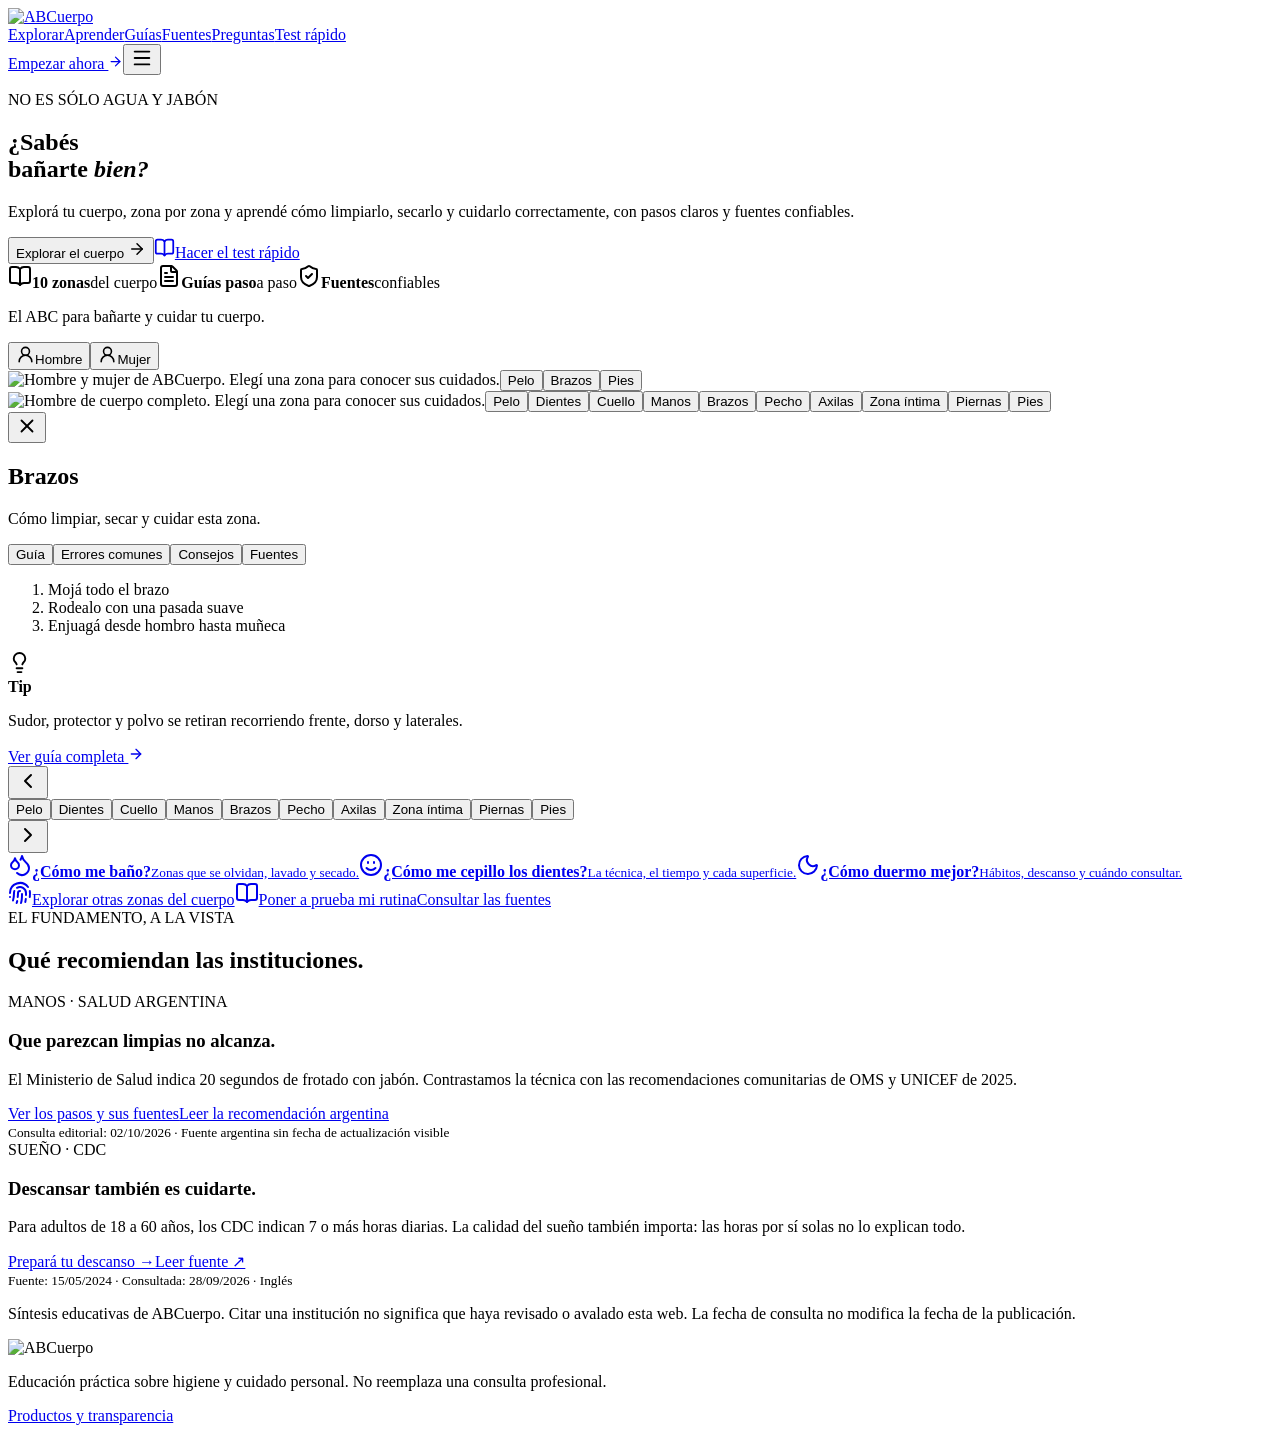
==== index.html @ 1852c208 "Publish ABCuerpo static build" ====
<!DOCTYPE html><html lang="es"><head><meta charSet="utf-8"/><meta name="viewport" content="width=device-width, initial-scale=1"/><link rel="stylesheet" href="/_next/static/css/index.N5goQGP7.css" data-rsc-css-href="/_next/static/css/index.N5goQGP7.css" data-precedence="vite-rsc/importer-resources"/><link rel="modulepreload" fetchPriority="low" href="/_next/static/chunks/index-DRnma6a8.js"/><script src="/_next/static/chunks/rolldown-runtime-C60lm6uB.js" type="module" async=""></script><script src="/_next/static/chunks/framework-D_rUT4EX.js" type="module" async=""></script><link rel="modulepreload" href="/_next/static/chunks/layout-segment-context-C3dGU6OU.js" crossorigin=""/><link rel="modulepreload" href="/_next/static/chunks/page-CIf2rNk5.js" crossorigin=""/><link rel="modulepreload" href="/_next/static/chunks/demonstration-slot-BZBCIaZ1.js" crossorigin=""/><link rel="modulepreload" href="/_next/static/chunks/play-DFzAmRHS.js" crossorigin=""/><link rel="modulepreload" href="/_next/static/chunks/arrow-right-DaBKffwL.js" crossorigin=""/><link rel="modulepreload" href="/_next/static/chunks/rotate-ccw-B3SAtUeJ.js" crossorigin=""/><title>ABCuerpo — El ABC para bañarte y cuidar tu cuerpo</title><meta name="description" content="Explorá tu cuerpo y aprendé higiene personal con técnica, demostraciones y respuestas directas."/><meta name="robots" content="noindex, nofollow"/><meta property="og:title" content="ABCuerpo — El ABC para bañarte y cuidar tu cuerpo"/><meta property="og:description" content="Explorá tu cuerpo y aprendé higiene personal con técnica, demostraciones y respuestas directas."/><meta property="og:url" content="https://manual-del-cuerpo.nacho14-87.chatgpt.site"/><meta property="og:site_name" content="ABCuerpo"/><meta property="og:type" content="website"/><meta property="og:locale" content="es_AR"/><meta property="og:image" content="https://manual-del-cuerpo.nacho14-87.chatgpt.site/cover-video-poster.webp"/><meta property="og:image:width" content="1280"/><meta property="og:image:height" content="720"/><meta property="og:image:alt" content="Una persona enjuagándose las manos bajo el agua."/><meta name="twitter:card" content="summary_large_image"/><meta name="twitter:title" content="ABCuerpo — El ABC para bañarte y cuidar tu cuerpo"/><meta name="twitter:description" content="Explorá tu cuerpo y aprendé higiene personal con técnica, demostraciones y respuestas directas."/><meta name="twitter:image" content="https://manual-del-cuerpo.nacho14-87.chatgpt.site/cover-video-poster.webp"/><meta name="twitter:image:width" content="1280"/><meta name="twitter:image:height" content="720"/><meta name="twitter:image:alt" content="Una persona enjuagándose las manos bajo el agua."/><link rel="shortcut icon" href="/identity/logo-reduced.svg"/><link rel="icon" href="/identity/logo-reduced.svg"/><link rel="canonical" href="https://manual-del-cuerpo.nacho14-87.chatgpt.site"/><script>Object.assign(((self[Symbol.for("vinext.navigationRuntime")]??={bootstrap:{routeManifest:null},functions:{}}).bootstrap.rsc??={rsc:[]}),{params:{},nav:{"pathname":"/","searchParams":[]}})</script><link rel="modulepreload" href="/_next/static/chunks/index-DRnma6a8.js" />
</head><body class="antialiased"><main class="section-site" data-screen="inicio"><header class="site-header"><a class="brand" href="#inicio" aria-label="ABCuerpo, inicio"><img class="abc-logo" src="/identity/logo-horizontal-transparent.svg" alt="ABCuerpo" width="337" height="128"/></a><nav id="main-navigation" class="nav" aria-label="Principal"><a href="#explorar">Explorar</a><a href="#datos-cuidados">Aprender</a><a href="#guias">Guías</a><a href="#fuentes">Fuentes</a><a href="#preguntas">Preguntas</a><a href="#test">Test rápido</a></nav><a class="header-cta" href="#modulos">Empezar ahora <svg xmlns="http://www.w3.org/2000/svg" width="15" height="15" viewBox="0 0 24 24" fill="none" stroke="currentColor" stroke-width="2" stroke-linecap="round" stroke-linejoin="round" class="lucide lucide-arrow-right" aria-hidden="true"><path d="M5 12h14"></path><path d="m12 5 7 7-7 7"></path></svg></a><button id="main-menu-toggle" aria-controls="main-navigation" class="menu-button" aria-expanded="false" aria-label="Abrir menú"><svg xmlns="http://www.w3.org/2000/svg" width="22" height="22" viewBox="0 0 24 24" fill="none" stroke="currentColor" stroke-width="2" stroke-linecap="round" stroke-linejoin="round" class="lucide lucide-menu" aria-hidden="true"><path d="M4 5h16"></path><path d="M4 12h16"></path><path d="M4 19h16"></path></svg></button></header><div id="inicio"><section class="hf" aria-label="Bienvenida a ABCuerpo"><div class="hf-grid"><div class="hf-copy"><p class="hf-eyebrow">NO ES SÓLO AGUA Y JABÓN</p><h1>¿Sabés<br/><span>bañarte <em>bien?</em></span></h1><p class="hf-intro">Explorá tu cuerpo, zona por zona y aprendé cómo limpiarlo, secarlo y cuidarlo correctamente, con pasos claros y fuentes confiables.</p><div class="hf-actions"><button>Explorar el cuerpo <svg xmlns="http://www.w3.org/2000/svg" width="18" height="18" viewBox="0 0 24 24" fill="none" stroke="currentColor" stroke-width="2" stroke-linecap="round" stroke-linejoin="round" class="lucide lucide-arrow-right" aria-hidden="true"><path d="M5 12h14"></path><path d="m12 5 7 7-7 7"></path></svg></button><a href="#test"><svg xmlns="http://www.w3.org/2000/svg" width="21" height="21" viewBox="0 0 24 24" fill="none" stroke="currentColor" stroke-width="2" stroke-linecap="round" stroke-linejoin="round" class="lucide lucide-book-open" aria-hidden="true"><path d="M12 5v16"></path><path d="M20.001 19A2 2 0 0022 17V5a2 2 0 00-1.999-2L16 3.002A5 5 0 0012 5a5 5 0 00-4-2H4a2 2 0 00-2 2v12a2 2 0 001.999 2H8a5 5 0 014 2 5 5 0 014-2z"></path></svg>Hacer el test rápido</a></div><div class="hf-benefits"><span><svg xmlns="http://www.w3.org/2000/svg" width="24" height="24" viewBox="0 0 24 24" fill="none" stroke="currentColor" stroke-width="2" stroke-linecap="round" stroke-linejoin="round" class="lucide lucide-book-open" aria-hidden="true"><path d="M12 5v16"></path><path d="M20.001 19A2 2 0 0022 17V5a2 2 0 00-1.999-2L16 3.002A5 5 0 0012 5a5 5 0 00-4-2H4a2 2 0 00-2 2v12a2 2 0 001.999 2H8a5 5 0 014 2 5 5 0 014-2z"></path></svg><span><b>10 zonas</b>del cuerpo</span></span><span><svg xmlns="http://www.w3.org/2000/svg" width="24" height="24" viewBox="0 0 24 24" fill="none" stroke="currentColor" stroke-width="2" stroke-linecap="round" stroke-linejoin="round" class="lucide lucide-file-text" aria-hidden="true"><path d="M6 22a2 2 0 0 1-2-2V4a2 2 0 0 1 2-2h8a2.4 2.4 0 0 1 1.704.706l3.588 3.588A2.4 2.4 0 0 1 20 8v12a2 2 0 0 1-2 2z"></path><path d="M14 2v5a1 1 0 0 0 1 1h5"></path><path d="M10 9H8"></path><path d="M16 13H8"></path><path d="M16 17H8"></path></svg><span><b>Guías paso</b>a paso</span></span><span><svg xmlns="http://www.w3.org/2000/svg" width="24" height="24" viewBox="0 0 24 24" fill="none" stroke="currentColor" stroke-width="2" stroke-linecap="round" stroke-linejoin="round" class="lucide lucide-shield-check" aria-hidden="true"><path d="M20 13c0 5-3.5 7.5-7.66 8.95a1 1 0 0 1-.67-.01C7.5 20.5 4 18 4 13V6a1 1 0 0 1 1-1c2 0 4.5-1.2 6.24-2.72a1.17 1.17 0 0 1 1.52 0C14.51 3.81 17 5 19 5a1 1 0 0 1 1 1z"></path><path d="m9 12 2 2 4-4"></path></svg><span><b>Fuentes</b>confiables</span></span></div><p class="hf-claim">El ABC para bañarte y cuidar tu cuerpo.</p></div><div class="hf-explorer" id="home-cuerpo"><div class="hf-person" role="group" aria-label="Cuerpo a explorar"><button id="home-person-man" aria-pressed="true"><svg xmlns="http://www.w3.org/2000/svg" width="19" height="19" viewBox="0 0 24 24" fill="none" stroke="currentColor" stroke-width="2" stroke-linecap="round" stroke-linejoin="round" class="lucide lucide-user-round" aria-hidden="true"><circle cx="12" cy="8" r="5"></circle><path d="M20 21a8 8 0 0 0-16 0"></path></svg>Hombre</button><button aria-pressed="false"><svg xmlns="http://www.w3.org/2000/svg" width="19" height="19" viewBox="0 0 24 24" fill="none" stroke="currentColor" stroke-width="2" stroke-linecap="round" stroke-linejoin="round" class="lucide lucide-user-round" aria-hidden="true"><circle cx="12" cy="8" r="5"></circle><path d="M20 21a8 8 0 0 0-16 0"></path></svg>Mujer</button></div><div class="hf-body-window"><div class="hf-figures hf-couple-frame" data-person="man"><img width="1055" height="1268" decoding="async" class="hf-couple-final" src="/identity/home/couple-front-final.png" alt="Hombre y mujer de ABCuerpo. Elegí una zona para conocer sus cuidados."/><button data-zone="pelo" style="left:26%;top:6%" class="hf-hotspot " aria-label="Explorar Pelo" aria-pressed="false"><i></i><span>Pelo</span></button><button data-zone="brazos" style="left:44.3%;top:36%" class="hf-hotspot " aria-label="Explorar Brazos" aria-pressed="true"><i></i><span>Brazos</span></button><button data-zone="pies" style="left:39.2%;top:94.7%" class="hf-hotspot " aria-label="Explorar Pies" aria-pressed="false"><i></i><span>Pies</span></button></div></div><div class="hf-mobile-body"><img width="548" height="1224" decoding="async" src="/identity/home/man-front-final.png" alt="Hombre de cuerpo completo. Elegí una zona para conocer sus cuidados."/><button data-mobile-zone="pelo" style="left:51%;top:5%" class="hf-hotspot " aria-label="Explorar Pelo" aria-pressed="false"><i></i><span>Pelo</span></button><button data-mobile-zone="boca" style="left:60%;top:12%" class="hf-hotspot " aria-label="Explorar Dientes" aria-pressed="false"><i></i><span>Dientes</span></button><button data-mobile-zone="cuello" style="left:49%;top:20%" class="hf-hotspot " aria-label="Explorar Cuello" aria-pressed="false"><i></i><span>Cuello</span></button><button data-mobile-zone="manos" style="left:10%;top:58%" class="hf-hotspot " aria-label="Explorar Manos" aria-pressed="false"><i></i><span>Manos</span></button><button data-mobile-zone="brazos" style="left:86%;top:36%" class="hf-hotspot hf-label-left" aria-label="Explorar Brazos" aria-pressed="true"><i></i><span>Brazos</span></button><button data-mobile-zone="pecho-pliegues" style="left:41%;top:29%" class="hf-hotspot " aria-label="Explorar Pecho" aria-pressed="false"><i></i><span>Pecho</span></button><button data-mobile-zone="axilas" style="left:76%;top:28%" class="hf-hotspot hf-label-left" aria-label="Explorar Axilas" aria-pressed="false"><i></i><span>Axilas</span></button><button data-mobile-zone="intima" style="left:52%;top:53%" class="hf-hotspot " aria-label="Explorar Zona íntima" aria-pressed="false"><i></i><span>Zona íntima</span></button><button data-mobile-zone="pantorrillas" style="left:72%;top:80%" class="hf-hotspot hf-label-left" aria-label="Explorar Piernas" aria-pressed="false"><i></i><span>Piernas</span></button><button data-mobile-zone="pies" style="left:81%;top:96%" class="hf-hotspot hf-label-left" aria-label="Explorar Pies" aria-pressed="false"><i></i><span>Pies</span></button></div></div><aside class="hf-card " aria-label="Cuidado de Brazos"><button class="hf-close" aria-label="Cerrar ficha"><svg xmlns="http://www.w3.org/2000/svg" width="22" height="22" viewBox="0 0 24 24" fill="none" stroke="currentColor" stroke-width="2" stroke-linecap="round" stroke-linejoin="round" class="lucide lucide-x" aria-hidden="true"><path d="M18 6 6 18"></path><path d="m6 6 12 12"></path></svg></button><h2>Brazos</h2><p class="hf-subtitle">Cómo limpiar, secar y cuidar esta zona.</p><div class="hf-tabs" role="tablist" aria-label="Información de la zona"><button role="tab" id="hf-tab-0" aria-controls="hf-panel" aria-selected="true" tabindex="0">Guía</button><button role="tab" id="hf-tab-1" aria-controls="hf-panel" aria-selected="false" tabindex="-1">Errores comunes</button><button role="tab" id="hf-tab-2" aria-controls="hf-panel" aria-selected="false" tabindex="-1">Consejos</button><button role="tab" id="hf-tab-3" aria-controls="hf-panel" aria-selected="false" tabindex="-1">Fuentes</button></div><div id="hf-panel" role="tabpanel" aria-labelledby="hf-tab-0" tabindex="0" class="hf-panel"><div class="hf-guide-image hf-guide-brazos" role="img" aria-label="Referencia visual de Brazos"></div><ol><li><span>Mojá todo el brazo</span></li><li><span>Rodealo con una pasada suave</span></li><li><span>Enjuagá desde hombro hasta muñeca</span></li></ol><div class="hf-tip"><svg xmlns="http://www.w3.org/2000/svg" width="23" height="23" viewBox="0 0 24 24" fill="none" stroke="currentColor" stroke-width="2" stroke-linecap="round" stroke-linejoin="round" class="lucide lucide-lightbulb" aria-hidden="true"><path d="M15 14c.2-1 .7-1.7 1.5-2.5 1-.9 1.5-2.2 1.5-3.5A6 6 0 0 0 6 8c0 1 .2 2.2 1.5 3.5.7.7 1.3 1.5 1.5 2.5"></path><path d="M9 18h6"></path><path d="M10 22h4"></path></svg><div><strong>Tip</strong><p>Sudor, protector y polvo se retiran recorriendo frente, dorso y laterales.</p></div></div></div><a class="hf-full-guide" href="#zona-brazos">Ver guía completa <svg xmlns="http://www.w3.org/2000/svg" width="16" height="16" viewBox="0 0 24 24" fill="none" stroke="currentColor" stroke-width="2" stroke-linecap="round" stroke-linejoin="round" class="lucide lucide-arrow-right" aria-hidden="true"><path d="M5 12h14"></path><path d="m12 5 7 7-7 7"></path></svg></a></aside></div><nav class="hf-carousel" aria-label="Zonas del cuerpo"><button aria-label="Zonas anteriores"><svg xmlns="http://www.w3.org/2000/svg" width="24" height="24" viewBox="0 0 24 24" fill="none" stroke="currentColor" stroke-width="2" stroke-linecap="round" stroke-linejoin="round" class="lucide lucide-chevron-left" aria-hidden="true"><path d="m15 18-6-6 6-6"></path></svg></button><div class="hf-zone-track"><button aria-pressed="false"><span class="hf-zone-art" style="background-position:4.545454545454546% 91.39784946236558%"></span><span>Pelo</span></button><button aria-pressed="false"><span class="hf-zone-art" style="background-position:14.559659090909092% 91.39784946236558%"></span><span>Dientes</span></button><button aria-pressed="false"><span class="hf-zone-art" style="background-position:24.076704545454543% 91.39784946236558%"></span><span>Cuello</span></button><button aria-pressed="false"><span class="hf-zone-art" style="background-position:34.090909090909086% 91.39784946236558%"></span><span>Manos</span></button><button aria-pressed="true"><span class="hf-zone-art" style="background-position:44.247159090909086% 91.39784946236558%"></span><span>Brazos</span></button><button aria-pressed="false"><span class="hf-zone-art" style="background-position:54.40340909090909% 91.39784946236558%"></span><span>Pecho</span></button><button aria-pressed="false"><span class="hf-zone-art" style="background-position:64.77272727272727% 91.39784946236558%"></span><span>Axilas</span></button><button aria-pressed="false"><span class="hf-zone-art" style="background-position:75% 91.39784946236558%"></span><span>Zona íntima</span></button><button aria-pressed="false"><span class="hf-zone-art" style="background-position:85.15625% 91.39784946236558%"></span><span>Piernas</span></button><button aria-pressed="false"><span class="hf-zone-art" style="background-position:95.45454545454545% 91.39784946236558%"></span><span>Pies</span></button></div><button aria-label="Zonas siguientes"><svg xmlns="http://www.w3.org/2000/svg" width="24" height="24" viewBox="0 0 24 24" fill="none" stroke="currentColor" stroke-width="2" stroke-linecap="round" stroke-linejoin="round" class="lucide lucide-chevron-right" aria-hidden="true"><path d="m9 18 6-6-6-6"></path></svg></button></nav></section><section class="front-door home-following" aria-label="Seguí aprendiendo con ABCuerpo"><nav class="care-questions" aria-label="Elegí qué querés aprender"><a href="#ducha-guiada"><svg xmlns="http://www.w3.org/2000/svg" width="24" height="24" viewBox="0 0 24 24" fill="none" stroke="currentColor" stroke-width="2" stroke-linecap="round" stroke-linejoin="round" class="lucide lucide-droplets" aria-hidden="true"><path d="M7 16.3c2.2 0 4-1.83 4-4.05 0-1.16-.57-2.26-1.71-3.19S7.29 6.75 7 5.3c-.29 1.45-1.14 2.84-2.29 3.76S3 11.1 3 12.25c0 2.22 1.8 4.05 4 4.05z"></path><path d="M12.56 6.6A10.97 10.97 0 0 0 14 3.02c.5 2.5 2 4.9 4 6.5s3 3.5 3 5.5a6.98 6.98 0 0 1-11.91 4.97"></path></svg><span><strong>¿Cómo me baño?</strong><small>Zonas que se olvidan, lavado y secado.</small></span></a><a href="#dientes-guia"><svg xmlns="http://www.w3.org/2000/svg" width="24" height="24" viewBox="0 0 24 24" fill="none" stroke="currentColor" stroke-width="2" stroke-linecap="round" stroke-linejoin="round" class="lucide lucide-face-slightly-smiling" aria-hidden="true"><path d="M15 10V9"></path><path d="M16.472 15a6 6 0 01-8.943 0"></path><path d="M9 10V9"></path><circle cx="12" cy="12" r="10"></circle></svg><span><strong>¿Cómo me cepillo los dientes?</strong><small>La técnica, el tiempo y cada superficie.</small></span></a><a href="#sueno-guia"><svg xmlns="http://www.w3.org/2000/svg" width="24" height="24" viewBox="0 0 24 24" fill="none" stroke="currentColor" stroke-width="2" stroke-linecap="round" stroke-linejoin="round" class="lucide lucide-moon" aria-hidden="true"><path d="M20.985 12.486a9 9 0 1 1-9.473-9.472c.405-.022.617.46.402.803a6 6 0 0 0 8.268 8.268c.344-.215.825-.004.803.401"></path></svg><span><strong>¿Cómo duermo mejor?</strong><small>Hábitos, descanso y cuándo consultar.</small></span></a></nav><nav class="entry-secondary" aria-label="Otras formas de descubrir"><a href="#explorar"><svg xmlns="http://www.w3.org/2000/svg" width="24" height="24" viewBox="0 0 24 24" fill="none" stroke="currentColor" stroke-width="2" stroke-linecap="round" stroke-linejoin="round" class="lucide lucide-fingerprint-pattern" aria-hidden="true"><path d="M12 10a2 2 0 0 0-2 2c0 1.02-.1 2.51-.26 4"></path><path d="M14 13.12c0 2.38 0 6.38-1 8.88"></path><path d="M17.29 21.02c.12-.6.43-2.3.5-3.02"></path><path d="M2 12a10 10 0 0 1 18-6"></path><path d="M2 16h.01"></path><path d="M21.8 16c.2-2 .131-5.354 0-6"></path><path d="M5 19.5C5.5 18 6 15 6 12a6 6 0 0 1 .34-2"></path><path d="M8.65 22c.21-.66.45-1.32.57-2"></path><path d="M9 6.8a6 6 0 0 1 9 5.2v2"></path></svg>Explorar otras zonas del cuerpo</a><a href="#test"><svg xmlns="http://www.w3.org/2000/svg" width="24" height="24" viewBox="0 0 24 24" fill="none" stroke="currentColor" stroke-width="2" stroke-linecap="round" stroke-linejoin="round" class="lucide lucide-book-open" aria-hidden="true"><path d="M12 5v16"></path><path d="M20.001 19A2 2 0 0022 17V5a2 2 0 00-1.999-2L16 3.002A5 5 0 0012 5a5 5 0 00-4-2H4a2 2 0 00-2 2v12a2 2 0 001.999 2H8a5 5 0 014 2 5 5 0 014-2z"></path></svg>Poner a prueba mi rutina</a><a href="#fuentes">Consultar las fuentes</a></nav><section class="institution-sources compact" aria-label="Recomendaciones con fuente"><div class="sources-heading"><div><span class="eyebrow">EL FUNDAMENTO, A LA VISTA</span><h2>Qué recomiendan las instituciones.</h2></div></div><div class="institution-grid"><article><span class="institution-topic">MANOS · SALUD ARGENTINA</span><h3>Que parezcan limpias no alcanza.</h3><p>El Ministerio de Salud indica 20 segundos de frotado con jabón. Contrastamos la técnica con las recomendaciones comunitarias de OMS y UNICEF de 2025.</p><div class="institution-links"><a href="#manos-guia">Ver los pasos y sus fuentes</a><a href="https://www.argentina.gob.ar/salud/verano/lavadodemanos" target="_blank" rel="noreferrer">Leer la recomendación argentina</a></div><small>Consulta editorial: 02/10/2026 · Fuente argentina sin fecha de actualización visible</small></article><article><span class="institution-topic">SUEÑO · CDC</span><h3>Descansar también es cuidarte.</h3><p>Para adultos de 18 a 60 años, los CDC indican 7 o más horas diarias. La calidad del sueño también importa: las horas por sí solas no lo explican todo.</p><div class="institution-links"><a href="#sueno-guia">Prepará tu descanso →</a><a href="https://www.cdc.gov/sleep/about/index.html" target="_blank" rel="noreferrer">Leer fuente ↗</a></div><small>Fuente: 15/05/2024 · Consultada: 28/09/2026 · Inglés</small></article></div><p class="source-honesty">Síntesis educativas de ABCuerpo. Citar una institución no significa que haya revisado o avalado esta web. La fecha de consulta no modifica la fecha de la publicación.</p></section></section></div><div class="screen-content" hidden=""><section class="institution-sources " aria-label="Recomendaciones con fuente"><div class="sources-heading"><div><span class="eyebrow">EL FUNDAMENTO, A LA VISTA</span><h2>Qué recomiendan las instituciones.</h2></div><a href="#inicio">← Volver al inicio</a></div><div class="institution-grid"><article><span class="institution-topic">MANOS · SALUD ARGENTINA</span><h3>Que parezcan limpias no alcanza.</h3><p>El Ministerio de Salud indica 20 segundos de frotado con jabón. Contrastamos la técnica con las recomendaciones comunitarias de OMS y UNICEF de 2025.</p><div class="institution-links"><a href="#manos-guia">Ver los pasos y sus fuentes</a><a href="https://www.argentina.gob.ar/salud/verano/lavadodemanos" target="_blank" rel="noreferrer">Leer la recomendación argentina</a></div><small>Consulta editorial: 02/10/2026 · Fuente argentina sin fecha de actualización visible</small></article><article><span class="institution-topic">SUEÑO · CDC</span><h3>Descansar también es cuidarte.</h3><p>Para adultos de 18 a 60 años, los CDC indican 7 o más horas diarias. La calidad del sueño también importa: las horas por sí solas no lo explican todo.</p><div class="institution-links"><a href="#sueno-guia">Prepará tu descanso →</a><a href="https://www.cdc.gov/sleep/about/index.html" target="_blank" rel="noreferrer">Leer fuente ↗</a></div><small>Fuente: 15/05/2024 · Consultada: 28/09/2026 · Inglés</small></article></div><p class="source-honesty">Síntesis educativas de ABCuerpo. Citar una institución no significa que haya revisado o avalado esta web. La fecha de consulta no modifica la fecha de la publicación.</p><div class="more-evidence"><h3>Más cuidados con su fundamento</h3><a href="#unas-guia">Uñas · Corte de manos y pies</a><a href="#dientes-guia">Dientes · Asociación Dental Estadounidense →</a><a href="#oidos-guia">Oídos · Academia Estadounidense de Otorrinolaringología →</a><a href="#pies-guia">Pies · Academia Estadounidense de Dermatología →</a><a href="#zona-cara-nariz">Cara y cuello · Salud Argentina y AAD →</a><a href="#zona-brazos">Brazos y codos · Salud Argentina y AAD →</a><a href="#zona-pantorrillas">Piernas · Salud Argentina, AAD y NHS →</a><a href="#zona-hombros-espalda-alta">Espalda · Cuidados y adaptación del alcance →</a><a href="#zona-vulva">Higiene genital externa · Fuentes y alcance →</a><a href="#zona-gluteos">Glúteos y pliegue externo · Salud Argentina y NHS →</a><p>Encontrá la recomendación, su alcance y el enlace original dentro de cada guía. Revisión profesional de ABCuerpo pendiente.</p></div></section></div><section class="hero" id="explorar" hidden=""><div class="hero-copy"><span class="eyebrow"><span class="live-dot"></span> Tu cuerpo, bien explicado</span><h1>Tu cuerpo.<br/>Sin dudas.<br/>Sin vergüenza.</h1><p class="hero-lead">Hay cuidados que repetimos sin que nadie nos haya mostrado cómo. Descubrí qué cambia cuando los hacés bien, con datos, pasos claros y una zona a la vez.</p><div class="hero-actions"><a class="button primary" href="#datos-cuidados"><svg xmlns="http://www.w3.org/2000/svg" width="17" height="17" viewBox="0 0 24 24" fill="none" stroke="currentColor" stroke-width="2" stroke-linecap="round" stroke-linejoin="round" class="lucide lucide-droplets" aria-hidden="true"><path d="M7 16.3c2.2 0 4-1.83 4-4.05 0-1.16-.57-2.26-1.71-3.19S7.29 6.75 7 5.3c-.29 1.45-1.14 2.84-2.29 3.76S3 11.1 3 12.25c0 2.22 1.8 4.05 4 4.05z"></path><path d="M12.56 6.6A10.97 10.97 0 0 0 14 3.02c.5 2.5 2 4.9 4 6.5s3 3.5 3 5.5a6.98 6.98 0 0 1-11.91 4.97"></path></svg> Descubrí un cuidado</a><a class="button ghost" href="#explorar">Explorá el cuerpo <svg xmlns="http://www.w3.org/2000/svg" width="17" height="17" viewBox="0 0 24 24" fill="none" stroke="currentColor" stroke-width="2" stroke-linecap="round" stroke-linejoin="round" class="lucide lucide-arrow-down" aria-hidden="true"><path d="M12 5v14"></path><path d="m19 12-7 7-7-7"></path></svg></a><a class="hero-test-link" href="#test">¿Conocés la técnica? Probá el test →</a></div><div class="proof-strip"><div><b>27</b><span>zonas y rutinas activas</span></div><div><b>06</b><span>familias para recorrer</span></div><div><b>0%</b><span>vergüenza para preguntar</span></div></div></div><div class="body-stage explorer-3d-stage mobile-map-open" id="explorer-model" aria-label="Explorador visual del cuerpo"></div><aside class="discovery-card" aria-live="polite"><div class="discovery-top"><span>ELEGÍ UNA ZONA Y DESCUBRÍ</span><span class="time"><svg xmlns="http://www.w3.org/2000/svg" width="14" height="14" viewBox="0 0 24 24" fill="none" stroke="currentColor" stroke-width="2" stroke-linecap="round" stroke-linejoin="round" class="lucide lucide-clock3 lucide-clock-3" aria-hidden="true"><circle cx="12" cy="12" r="10"></circle><path d="M12 6v6h4"></path></svg> <!-- -->Guía por pasos</span></div><p class="zone-kicker">El shampoo va en la raíz</p><h2>¿Lavás el cuero cabelludo o frotás todo el largo?</h2><p>La frecuencia depende de grasa, textura, actividad y productos; no de ser hombre o mujer.</p><div class="risk-callout"><span>LO QUE PODÉS EVITAR</span><h3>Acumulación que irrita.</h3><p>La acumulación de grasa, sudor y productos puede dejar olor, picazón, escamas o irritación.</p></div><div class="reveal-list"><span><svg xmlns="http://www.w3.org/2000/svg" width="15" height="15" viewBox="0 0 24 24" fill="none" stroke="currentColor" stroke-width="2" stroke-linecap="round" stroke-linejoin="round" class="lucide lucide-check" aria-hidden="true"><path d="M20 6 9 17l-5-5"></path></svg> Paso a paso</span><span><svg xmlns="http://www.w3.org/2000/svg" width="15" height="15" viewBox="0 0 24 24" fill="none" stroke="currentColor" stroke-width="2" stroke-linecap="round" stroke-linejoin="round" class="lucide lucide-check" aria-hidden="true"><path d="M20 6 9 17l-5-5"></path></svg> Cuidados</span><span><svg xmlns="http://www.w3.org/2000/svg" width="15" height="15" viewBox="0 0 24 24" fill="none" stroke="currentColor" stroke-width="2" stroke-linecap="round" stroke-linejoin="round" class="lucide lucide-check" aria-hidden="true"><path d="M20 6 9 17l-5-5"></path></svg> Error típico</span></div><a class="discovery-button" href="#zona-pelo">Ver paso a paso: <!-- -->Pelo y cuero cabelludo</a><div class="zone-shortcuts" aria-label="Cambiar zona de la ficha"><button aria-pressed="true">Pelo y cuero cabelludo</button><button aria-pressed="false">Cara y nariz</button><button aria-pressed="false">Oídos</button><button aria-pressed="false">Cuello y nuca</button><button aria-pressed="false">Boca y dientes</button></div></aside><div class="zone-dock" aria-label="Índice completo de zonas"><div class="mobile-zone-picker"><label>Parte del cuerpo<select><option value="cabeza" selected="">Cabeza</option><option value="tronco">Tronco</option><option value="brazos">Brazos</option><option value="piernas">Piernas</option><option value="intimo">Íntimo</option><option value="rutinas">Rutinas</option></select></label><label>Zona para explorar<select><option value="pelo" selected="">Pelo y cuero cabelludo</option><option value="cara-nariz">Cara y nariz</option><option value="orejas">Oídos</option><option value="cuello">Cuello y nuca</option><option value="boca">Boca y dientes</option></select></label><a href="#zona-pelo">Ver paso a paso: <!-- -->Pelo y cuero cabelludo</a><button class="mobile-map-toggle" aria-expanded="true" aria-controls="explorer-model">Ocultar mapa corporal</button></div><div class="zone-groups" role="group" aria-label="Familias del cuerpo"><button aria-pressed="true" class="active"><span>Cabeza</span><small>5</small></button><button aria-pressed="false" class=""><span>Tronco</span><small>6</small></button><button aria-pressed="false" class=""><span>Brazos</span><small>5</small></button><button aria-pressed="false" class=""><span>Piernas</span><small>6</small></button><button aria-pressed="false" class=""><span>Íntimo</span><small>2</small></button><button aria-pressed="false" class=""><span>Rutinas</span><small>3</small></button></div><div class="zone-choices"><p>Pelo, cara, nariz, oídos, cuello y boca</p><div><button aria-pressed="true" class="active">Pelo y cuero cabelludo<svg xmlns="http://www.w3.org/2000/svg" width="14" height="14" viewBox="0 0 24 24" fill="none" stroke="currentColor" stroke-width="2" stroke-linecap="round" stroke-linejoin="round" class="lucide lucide-chevron-right" aria-hidden="true"><path d="m9 18 6-6-6-6"></path></svg></button><button aria-pressed="false" class="">Cara y nariz<svg xmlns="http://www.w3.org/2000/svg" width="14" height="14" viewBox="0 0 24 24" fill="none" stroke="currentColor" stroke-width="2" stroke-linecap="round" stroke-linejoin="round" class="lucide lucide-chevron-right" aria-hidden="true"><path d="m9 18 6-6-6-6"></path></svg></button><button aria-pressed="false" class="">Oídos<svg xmlns="http://www.w3.org/2000/svg" width="14" height="14" viewBox="0 0 24 24" fill="none" stroke="currentColor" stroke-width="2" stroke-linecap="round" stroke-linejoin="round" class="lucide lucide-chevron-right" aria-hidden="true"><path d="m9 18 6-6-6-6"></path></svg></button><button aria-pressed="false" class="">Cuello y nuca<svg xmlns="http://www.w3.org/2000/svg" width="14" height="14" viewBox="0 0 24 24" fill="none" stroke="currentColor" stroke-width="2" stroke-linecap="round" stroke-linejoin="round" class="lucide lucide-chevron-right" aria-hidden="true"><path d="m9 18 6-6-6-6"></path></svg></button><button aria-pressed="false" class="">Boca y dientes<svg xmlns="http://www.w3.org/2000/svg" width="14" height="14" viewBox="0 0 24 24" fill="none" stroke="currentColor" stroke-width="2" stroke-linecap="round" stroke-linejoin="round" class="lucide lucide-chevron-right" aria-hidden="true"><path d="m9 18 6-6-6-6"></path></svg></button></div></div></div></section><div hidden="" class="screen-content"><section class="care-insights" id="datos-cuidados"><div class="care-heading"><div><span class="eyebrow">Entendé por qué · aprendé cómo</span><h2>Pequeños cuidados.<br/>Razones concretas.</h2></div><p>No necesitás admitir que lo hacías mal. Elegí una zona y descubrí un detalle que podés mejorar hoy.</p></div><nav class="care-selector" aria-label="Elegir guía de cuidado"><button aria-pressed="true">Manos</button><button aria-pressed="false">Dientes</button><button aria-pressed="false">Pies</button><button aria-pressed="false">Oídos</button></nav><div class="care-grid" aria-live="polite"><article class="care-evidence"><span class="care-category">DATO CON CONTEXTO</span><strong class="care-metric">23–40%</strong><h3>menos personas con diarrea</h3><p class="care-context">Reducción informada por CDC para intervenciones comunitarias de educación sobre lavado de manos. No es tu probabilidad individual ni el efecto de un solo lavado.</p><div class="care-outcomes"><p><b>Si se descuida</b>Los microorganismos pueden pasar de las manos a la comida, la cara y otras personas.</p><p><b>Qué aporta cuidarlo</b>Lavar con jabón ayuda a interrumpir esa transmisión. CDC también informa una reducción de 16–21% en enfermedades respiratorias en la población general con educación sobre lavado de manos.</p></div><a href="https://www.cdc.gov/clean-hands/data-research/facts-stats/index.html" target="_blank" rel="noreferrer">CDC · evidencia sobre lavado de manos · 2024<!-- --> ↗</a><small>Fuentes consultadas: 24/09/2026.</small></article><article class="care-technique"><span class="care-category">LA TÉCNICA · <!-- -->MANOS</span><h3>El cuidado también llega a quienes tocás.</h3><nav class="care-steps" aria-label="Pasos: Manos"><button aria-label="Paso 1" aria-current="step">1</button><button aria-label="Paso 2">2</button><button aria-label="Paso 3">3</button><button aria-label="Paso 4">4</button></nav><div class="care-step"><small>PASO <!-- -->1<!-- --> DE <!-- -->4</small><p>Mojá las manos con agua corriente y aplicá jabón.</p></div><div class="care-controls"><button disabled="">Anterior</button><button>Siguiente paso<!-- --> →</button></div><div class="care-product"><b>Con qué</b><p>Agua y jabón común. Lo importante es cubrir toda la mano.</p></div><p class="care-note">Recordalo antes de preparar o comer alimentos y después de ir al baño. El tiempo indicado es de fricción, no de todo el recorrido.</p><a href="https://www.cdc.gov/clean-hands/about/index.html" target="_blank" rel="noreferrer">CDC · cómo lavarse<!-- --> ↗</a></article></div></section></div><div hidden="" class="screen-content"><a class="section-back" href="#guias">← Todas las guías</a><nav class="module-tabs" id="modulos" aria-label="Módulos principales"><button class="active" aria-pressed="true"><small>01</small><span>Ducha completa</span></button><button class="" aria-pressed="false"><small>02</small><span>Pelo y cuero cabelludo</span></button><button class="" aria-pressed="false"><small>03</small><span>Cara, boca y oídos</span></button><button class="" aria-pressed="false"><small>04</small><span>Torso, espalda y brazos</span></button></nav><section class="guided-shower" id="ducha-guiada"><div class="guided-intro"><div><span class="eyebrow"><span class="live-dot"></span> Módulo 01 · Abierto</span><h2>Tu ducha completa,<br/>sin adivinar.</h2><p>Ocho pasos cortos, decisiones simples y un recorrido que llega de la cabeza a los pies. Tocá cada etapa y usala dentro del baño.</p></div><div class="guided-context" aria-label="Personalizar la guía"><div class="context-group"><small>HOY VENGO DE</small><div class="choice-pills"><button class="active">Día normal</button><button class="">Deporte</button><button class="">Playa o pileta</button></div></div><div class="context-group"><small>MI PIEL ES</small><div class="choice-pills"><button class="active">Normal</button><button class="">Seca</button><button class="">Sensible</button></div></div></div></div><aside class="expert-note shower-tips" aria-label="Tiempo y temperatura de la ducha"><span class="eyebrow">ANTES DE ABRIR LA CANILLA</span><h3>Menos calor. Más cuidado.</h3><div class="hand-evidence-grid"><article><h4>Agua tibia</h4><p>Para piel seca, dermatología recomienda agua tibia en lugar de caliente. Las fuentes citadas no fijan una temperatura única en grados para todas las personas.</p></article><article><h4>5–10 minutos · Piel seca</h4><p>Es la duración que recomienda la Academia Estadounidense de Dermatología para ayudar a aliviar la sequedad. No es un tiempo obligatorio para todos ni una garantía de limpieza.</p></article><article><h4>Secá sin frotar fuerte</h4><p>Secá a toques. Si tu piel está seca, aplicá una hidratante sin perfume al salir, con la piel aún ligeramente húmeda. Secá bien los pliegues y entre los dedos.</p></article></div><details><summary>De dónde salen estos consejos</summary><p><strong>Argentina:</strong> el Ministerio de Salud, en su material para personas adultas y mayores, indica agua a temperatura agradable y secado cuidadoso de pliegues y espacios entre dedos.</p><a href="https://www.argentina.gob.ar/salud/personas-adultas-y-mayores/cuidados-generales" target="_blank" rel="noreferrer">Leer la fuente pública argentina</a><p><strong>Contraste internacional:</strong> la academia dermatológica estadounidense aporta la duración de 5–10 minutos y los cuidados específicos para piel seca. Es una recomendación con ese alcance, no una regla universal.</p><a href="https://www.aad.org/public/everyday-care/skin-care-basics/dry/dermatologists-tips-relieve-dry-skin" target="_blank" rel="noreferrer">Leer la recomendación sobre piel seca · Inglés</a><small>Consulta editorial: 02/10/2026. Síntesis educativa; no implica aval de las instituciones. Si la sequedad persiste o los productos arden, consultá con dermatología.</small></details></aside><div class="guided-shell"><figure class="guided-visual"><img src="/modulo-ducha-piernas.webp" width="1122" height="1402" loading="lazy" decoding="async" alt="Manos lavando suavemente una pantorrilla, un tobillo y un pie bajo el agua"/><figcaption><span>ZONA QUE MÁS SE SALTEA</span><h3>Que caiga agua no es lo mismo que lavar.</h3><p>Una pasada real por pantorrilla, tobillo, talón y dedos cambia el recorrido.</p></figcaption></figure><div class="guided-controller" aria-live="polite"><div class="guided-progress-head"><span>PASO <!-- -->1<!-- --> DE <!-- -->8</span><span><svg xmlns="http://www.w3.org/2000/svg" width="15" height="15" viewBox="0 0 24 24" fill="none" stroke="currentColor" stroke-width="2" stroke-linecap="round" stroke-linejoin="round" class="lucide lucide-clock3 lucide-clock-3" aria-hidden="true"><circle cx="12" cy="12" r="10"></circle><path d="M12 6v6h4"></path></svg> <!-- -->A tu ritmo</span></div><div class="guided-progress" aria-hidden="true"><span style="width:12.5%"></span></div><div class="step-rail" aria-label="Pasos de la ducha"><button class="active" aria-current="step" aria-label="Paso 1: Preparar"><b>01</b><span>Preparar</span></button><button class="" aria-label="Paso 2: Agua"><b>02</b><span>Agua</span></button><button class="" aria-label="Paso 3: Pelo"><b>03</b><span>Pelo</span></button><button class="" aria-label="Paso 4: Cabeza"><b>04</b><span>Cabeza</span></button><button class="" aria-label="Paso 5: Tronco"><b>05</b><span>Tronco</span></button><button class="" aria-label="Paso 6: Pliegues"><b>06</b><span>Pliegues</span></button><button class="" aria-label="Paso 7: Piernas"><b>07</b><span>Piernas</span></button><button class="" aria-label="Paso 8: Cerrar"><b>08</b><span>Cerrar</span></button></div><div class="guided-step-copy"><span class="guided-step-kicker">AHORA · <!-- -->PREPARAR</span><h3>Dejá todo listo antes de abrir el agua</h3><p>Una buena ducha empieza antes de mojarte. Evitás apuro, productos equivocados y salir a buscar la toalla chorreando por media casa.</p></div><ol class="guided-actions"><li><span>1</span><p>Prepará toalla limpia y ropa seca</p></li><li><span>2</span><p>Elegí limpiador, shampoo y acondicionador según necesidad</p></li><li><span>3</span><p>Retirá reloj, pulseras y objetos que retengan humedad</p></li></ol><div class="guided-adjustment"><div><small>AJUSTE PARA HOY</small><p>Priorizá zonas de olor, pliegues y cualquier residuo visible.</p></div><div><small>AJUSTE PARA TU PIEL</small><p>Usá la menor cantidad de producto que permita deslizar la mano y retirar residuos.</p></div></div><div class="guided-watch"><svg xmlns="http://www.w3.org/2000/svg" width="20" height="20" viewBox="0 0 24 24" fill="none" stroke="currentColor" stroke-width="2" stroke-linecap="round" stroke-linejoin="round" class="lucide lucide-circle-alert" aria-hidden="true"><circle cx="12" cy="12" r="10"></circle><line x1="12" x2="12" y1="8" y2="12"></line><line x1="12" x2="12.01" y1="16" y2="16"></line></svg><div><small>PRESTÁ ATENCIÓN</small><p>Mirá rápidamente la piel: heridas, irritación o algo nuevo no se refrega.</p></div></div><div class="guided-controls"><button class="guided-back" disabled=""><svg xmlns="http://www.w3.org/2000/svg" width="18" height="18" viewBox="0 0 24 24" fill="none" stroke="currentColor" stroke-width="2" stroke-linecap="round" stroke-linejoin="round" class="lucide lucide-chevron-left" aria-hidden="true"><path d="m15 18-6-6 6-6"></path></svg> Anterior</button><button class="guided-next">Siguiente paso</button></div></div></div><div class="guided-premium-preview"><div><span>ELEGÍ CON CRITERIO</span><h3>Primero la técnica. Después, el producto.</h3></div><ul><li><svg xmlns="http://www.w3.org/2000/svg" width="17" height="17" viewBox="0 0 24 24" fill="none" stroke="currentColor" stroke-width="2" stroke-linecap="round" stroke-linejoin="round" class="lucide lucide-check" aria-hidden="true"><path d="M20 6 9 17l-5-5"></path></svg> Aprendé qué necesitás para cada cuidado</li><li><svg xmlns="http://www.w3.org/2000/svg" width="17" height="17" viewBox="0 0 24 24" fill="none" stroke="currentColor" stroke-width="2" stroke-linecap="round" stroke-linejoin="round" class="lucide lucide-check" aria-hidden="true"><path d="M20 6 9 17l-5-5"></path></svg> Una marca no reemplaza una buena técnica</li><li><svg xmlns="http://www.w3.org/2000/svg" width="17" height="17" viewBox="0 0 24 24" fill="none" stroke="currentColor" stroke-width="2" stroke-linecap="round" stroke-linejoin="round" class="lucide lucide-check" aria-hidden="true"><path d="M20 6 9 17l-5-5"></path></svg> Publicidad identificada cuando la haya</li></ul><a class="button light" href="#datos-cuidados">Ver con qué cuidarte <svg xmlns="http://www.w3.org/2000/svg" width="17" height="17" viewBox="0 0 24 24" fill="none" stroke="currentColor" stroke-width="2" stroke-linecap="round" stroke-linejoin="round" class="lucide lucide-arrow-right" aria-hidden="true"><path d="M5 12h14"></path><path d="m12 5 7 7-7 7"></path></svg></a></div></section></div><section class="learning-paths" hidden=""><div class="section-heading split"><div><span class="eyebrow">Elegí por dónde entrar</span><h2>No es una enciclopedia.<br/>Es una escuela práctica.</h2></div><p>Entrá por una acción, una parte del cuerpo o una duda concreta. Cada recorrido termina en algo que podés hacer hoy.</p></div><div class="path-grid"><a href="#modulos" class="path-card featured"><div class="path-number">01</div><div class="path-icon"><svg xmlns="http://www.w3.org/2000/svg" width="29" height="29" viewBox="0 0 24 24" fill="none" stroke="currentColor" stroke-width="2" stroke-linecap="round" stroke-linejoin="round" class="lucide lucide-droplets" aria-hidden="true"><path d="M7 16.3c2.2 0 4-1.83 4-4.05 0-1.16-.57-2.26-1.71-3.19S7.29 6.75 7 5.3c-.29 1.45-1.14 2.84-2.29 3.76S3 11.1 3 12.25c0 2.22 1.8 4.05 4 4.05z"></path><path d="M12.56 6.6A10.97 10.97 0 0 0 14 3.02c.5 2.5 2 4.9 4 6.5s3 3.5 3 5.5a6.98 6.98 0 0 1-11.91 4.97"></path></svg></div><span>EMPEZÁ POR LO BÁSICO</span><h3>Aprendé a bañarte, paso a paso.</h3><p>Una guía visual de 7 minutos: orden, zonas, movimientos, producto y secado.</p><div class="path-action">Abrir primera guía <svg xmlns="http://www.w3.org/2000/svg" width="18" height="18" viewBox="0 0 24 24" fill="none" stroke="currentColor" stroke-width="2" stroke-linecap="round" stroke-linejoin="round" class="lucide lucide-arrow-right" aria-hidden="true"><path d="M5 12h14"></path><path d="m12 5 7 7-7 7"></path></svg></div></a><a href="#explorar" class="path-card coral"><div class="path-number">02</div><div class="path-icon"><svg xmlns="http://www.w3.org/2000/svg" width="29" height="29" viewBox="0 0 24 24" fill="none" stroke="currentColor" stroke-width="2" stroke-linecap="round" stroke-linejoin="round" class="lucide lucide-fingerprint-pattern" aria-hidden="true"><path d="M12 10a2 2 0 0 0-2 2c0 1.02-.1 2.51-.26 4"></path><path d="M14 13.12c0 2.38 0 6.38-1 8.88"></path><path d="M17.29 21.02c.12-.6.43-2.3.5-3.02"></path><path d="M2 12a10 10 0 0 1 18-6"></path><path d="M2 16h.01"></path><path d="M21.8 16c.2-2 .131-5.354 0-6"></path><path d="M5 19.5C5.5 18 6 15 6 12a6 6 0 0 1 .34-2"></path><path d="M8.65 22c.21-.66.45-1.32.57-2"></path><path d="M9 6.8a6 6 0 0 1 9 5.2v2"></path></svg></div><span>EXPLORÁ</span><h3>Elegí una zona del cuerpo.</h3><p>Acercate a pelo, nariz, orejas, espalda, muñecas, pantorrillas, tobillos y mucho más.</p><div class="path-action">Volver al cuerpo <svg xmlns="http://www.w3.org/2000/svg" width="18" height="18" viewBox="0 0 24 24" fill="none" stroke="currentColor" stroke-width="2" stroke-linecap="round" stroke-linejoin="round" class="lucide lucide-arrow-right" aria-hidden="true"><path d="M5 12h14"></path><path d="m12 5 7 7-7 7"></path></svg></div></a><a href="#preguntas" class="path-card acid"><div class="path-number">03</div><div class="path-icon"><svg xmlns="http://www.w3.org/2000/svg" width="29" height="29" viewBox="0 0 24 24" fill="none" stroke="currentColor" stroke-width="2" stroke-linecap="round" stroke-linejoin="round" class="lucide lucide-message-circle-question-mark" aria-hidden="true"><path d="M2.992 16.342a2 2 0 0 1 .094 1.167l-1.065 3.29a1 1 0 0 0 1.236 1.168l3.413-.998a2 2 0 0 1 1.099.092 10 10 0 1 0-4.777-4.719"></path><path d="M9.09 9a3 3 0 0 1 5.83 1c0 2-3 3-3 3"></path><path d="M12 17h.01"></path></svg></div><span>PREGUNTÁ SIN VERGÜENZA</span><h3>Resolvé eso que nunca preguntaste.</h3><p>Respuestas cortas, directas y sin convertir una ducha en una tesis.</p><div class="path-action">Ver preguntas <svg xmlns="http://www.w3.org/2000/svg" width="18" height="18" viewBox="0 0 24 24" fill="none" stroke="currentColor" stroke-width="2" stroke-linecap="round" stroke-linejoin="round" class="lucide lucide-arrow-right" aria-hidden="true"><path d="M5 12h14"></path><path d="m12 5 7 7-7 7"></path></svg></div></a></div></section><section class="micro-lesson screen-content" id="microleccion" hidden=""><div class="lesson-title"><nav class="lesson-route" aria-label="Recorrer zonas del cuerpo"><a class="section-back" href="#explorar">← Volver al mapa</a><label for="lesson-zone-select">Ir a otra zona<select id="lesson-zone-select"><optgroup label="Cabeza"><option value="pelo" selected="">Pelo y cuero cabelludo</option><option value="cara-nariz">Cara y nariz</option><option value="orejas">Oídos</option><option value="cuello">Cuello y nuca</option><option value="boca">Boca y dientes</option></optgroup><optgroup label="Tronco"><option value="hombros-espalda-alta">Hombros y espalda alta</option><option value="espalda-baja">Espalda baja</option><option value="pecho-pliegues">Pecho y pliegues</option><option value="axilas">Axilas</option><option value="ombligo">Abdomen y ombligo</option><option value="gluteos">Glúteos y pliegue</option></optgroup><optgroup label="Brazos"><option value="brazos">Brazos</option><option value="codos">Codos</option><option value="munecas">Muñecas y antebrazos</option><option value="manos">Manos y dedos</option><option value="unas">Uñas y cutículas</option></optgroup><optgroup label="Piernas"><option value="muslos-ingle">Muslos e ingles</option><option value="rodillas">Rodillas</option><option value="detras-rodillas">Detrás de las rodillas</option><option value="pantorrillas">Pantorrillas y tibias</option><option value="tobillos-talones">Tobillos y talones</option><option value="pies">Pies y dedos</option></optgroup><optgroup label="Íntimo"><option value="vulva">Vulva externa</option><option value="pene">Pene y escroto</option></optgroup><optgroup label="Rutinas"><option value="ducha-completa">Ducha completa</option><option value="depilacion">Depilación y afeitado</option><option value="secado">Secado e hidratación</option></optgroup></select></label></nav><span class="lesson-index">MICROLECCIÓN · <!-- -->01</span><h2>Pelo y cuero cabelludo</h2><p>La frecuencia depende de grasa, textura, actividad y productos; no de ser hombre o mujer.</p><div class="lesson-tabs" role="group" aria-label="Contenido de la microlección"><button aria-pressed="true" class="active">Cómo hacerlo</button><button aria-pressed="false" class="">Con qué</button><button aria-pressed="false" class="">Qué evitar</button></div></div><div class="lesson-display"><div class="instruction-stack"><article><span>1</span><div><small>PASO <!-- -->01</small><h3>Mojá por completo el cuero cabelludo</h3></div></article><article><span>2</span><div><small>PASO <!-- -->02</small><h3>Masajeá shampoo con las yemas, no con las uñas</h3></div></article><article><span>3</span><div><small>PASO <!-- -->03</small><h3>Enjuagá y acondicioná según tu tipo de pelo</h3></div></article></div><figure class="demo-card" aria-label="Ver el movimiento"><span class="prototype-tag">DEMOSTRACIÓN ANIMADA PENDIENTE</span><figcaption><h3>Ver el movimiento</h3><p>Mientras preparamos la demostración, seguí el paso a paso escrito de esta guía.</p></figcaption></figure></div><nav class="lesson-continue" aria-label="Seguir explorando después de esta guía"><div><span class="eyebrow">Seguí explorando</span><h3>Una zona lleva a otra.</h3></div><div class="lesson-related"><a href="#zona-cara-nariz">Cara y nariz<svg xmlns="http://www.w3.org/2000/svg" width="16" height="16" viewBox="0 0 24 24" fill="none" stroke="currentColor" stroke-width="2" stroke-linecap="round" stroke-linejoin="round" class="lucide lucide-arrow-right" aria-hidden="true"><path d="M5 12h14"></path><path d="m12 5 7 7-7 7"></path></svg></a><a href="#zona-orejas">Oídos<svg xmlns="http://www.w3.org/2000/svg" width="16" height="16" viewBox="0 0 24 24" fill="none" stroke="currentColor" stroke-width="2" stroke-linecap="round" stroke-linejoin="round" class="lucide lucide-arrow-right" aria-hidden="true"><path d="M5 12h14"></path><path d="m12 5 7 7-7 7"></path></svg></a><a href="#zona-cuello">Cuello y nuca<svg xmlns="http://www.w3.org/2000/svg" width="16" height="16" viewBox="0 0 24 24" fill="none" stroke="currentColor" stroke-width="2" stroke-linecap="round" stroke-linejoin="round" class="lucide lucide-arrow-right" aria-hidden="true"><path d="M5 12h14"></path><path d="m12 5 7 7-7 7"></path></svg></a><a href="#zona-boca">Boca y dientes<svg xmlns="http://www.w3.org/2000/svg" width="16" height="16" viewBox="0 0 24 24" fill="none" stroke="currentColor" stroke-width="2" stroke-linecap="round" stroke-linejoin="round" class="lucide lucide-arrow-right" aria-hidden="true"><path d="M5 12h14"></path><path d="m12 5 7 7-7 7"></path></svg></a></div><div class="lesson-exits"><a href="#explorar">← Volver al cuerpo</a><a href="#test">Probar lo que sabés →</a></div></nav></section><section class="guide-library screen-content" id="guias" hidden=""><div class="section-heading split"><div><span class="eyebrow">Mapa de módulos</span><h2>Una habilidad por vez.</h2></div><p>Empezá por la ducha o elegí una duda concreta. Las fichas básicas tienen menos detalle; todas las guías siguen pendientes de revisión profesional.</p></div><a class="discovery-entry" href="#test"><span>PONETE A PRUEBA</span><strong>Lo hacés todos los días. ¿Cuánto hacés en automático?</strong><span>Entrá al test rápido</span></a><nav class="guide-filters hand-nav" aria-label="Filtrar guías"><button aria-pressed="true">En la ducha</button><button aria-pressed="false">Por zona</button><button aria-pressed="false">Otras rutinas</button><button aria-pressed="false">Todas</button></nav><p class="guide-count" role="status">3<!-- --> guías para explorar</p><div class="guide-list"><a class="guide-row ready" href="#ducha-guiada"><span class="guide-number">01</span><div><h3>Ducha completa</h3><p>¿Por dónde empezás y qué suele quedar afuera?</p></div><span class="guide-status">Recorrido guiado</span></a><a class="guide-row ready" href="#pelo-guia"><span class="guide-number">02</span><div><h3>Pelo y cuero cabelludo</h3><p>De las raíces al enjuague, paso a paso</p></div><span class="guide-status">Recorrido guiado</span></a><a class="guide-row ready" href="#secado-guia"><span class="guide-number">03</span><div><h3>Secado e hidratación</h3><p>Cerraste el agua. ¿Terminaste?</p></div><span class="guide-status">Guía con práctica</span></a></div><p><a href="#explorar">¿Buscás otra parte del cuerpo? Abrí el mapa.</a></p></section><div class="screen-content" hidden=""><section class="sleep-module"><a class="section-back" href="#guias">← Todas las guías</a><header class="sleep-intro"><div><span class="eyebrow">RUTINAS · SUEÑO Y DESCANSO</span><h1>Dormir también<br/>es cuidarte.</h1><p>El descanso se prepara durante el día. Empezá por un cambio posible, sin convertir la noche en un examen.</p></div><aside class="sleep-duration"><svg xmlns="http://www.w3.org/2000/svg" width="24" height="24" viewBox="0 0 24 24" fill="none" stroke="currentColor" stroke-width="2" stroke-linecap="round" stroke-linejoin="round" class="lucide lucide-moon" aria-hidden="true"><path d="M20.985 12.486a9 9 0 1 1-9.473-9.472c.405-.022.617.46.402.803a6 6 0 0 0 8.268 8.268c.344-.215.825-.004.803.401"></path></svg><strong>7 o más horas</strong><p>Por noche, de forma regular, para adultos de 18 a 60 años: recomendación del consenso de la <b>Academia Estadounidense de Medicina del Sueño y la Sociedad de Investigación del Sueño</b>.</p><small>Las necesidades varían. También importan la calidad y la regularidad.</small><a href="https://www.aasm.org/resources/pdf/adultsleepdurationconsensus.pdf" target="_blank" rel="noreferrer">Leer el consenso · 2015 · Inglés ↗</a><a href="https://www.cdc.gov/sleep/about/index.html" target="_blank" rel="noreferrer">También recogido por CDC · 15/05/2024 ↗</a></aside></header><div class="sleep-outcomes"><article><span>LO QUE PUEDE PASAR</span><h2>Menos descanso, menos atención.</h2><p>Dormir insuficientemente puede afectar la concentración, el ánimo y la velocidad de reacción.</p></article><article><span>LO QUE GANÁS AL CUIDARTE</span><h2>Más recursos para tu día.</h2><p>Un sueño de buena calidad favorece el aprendizaje, la atención y la toma de decisiones.</p></article></div><a class="sleep-evidence" href="https://www.nhlbi.nih.gov/es/health/sleep-deprivation/health-effects" target="_blank" rel="noreferrer">Según el Instituto Nacional del Corazón, los Pulmones y la Sangre (NHLBI), parte de los NIH de EE. UU. · Leer en español ↗</a><nav class="hand-nav sleep-nav" aria-label="Contenido de sueño y descanso"><button aria-pressed="true">Tu rutina</button><button aria-pressed="false">Probá con 3 situaciones</button><button aria-pressed="false">Cuándo consultar</button></nav><div><div class="sleep-steps"><article><div class="sleep-step-number"><svg xmlns="http://www.w3.org/2000/svg" width="24" height="24" viewBox="0 0 24 24" fill="none" stroke="currentColor" stroke-width="2" stroke-linecap="round" stroke-linejoin="round" class="lucide lucide-clock3 lucide-clock-3" aria-hidden="true"><circle cx="12" cy="12" r="10"></circle><path d="M12 6v6h4"></path></svg><span>0<!-- -->1</span></div><h2>Dale un horario</h2><p>Buscá horarios parecidos para acostarte y levantarte, también el fin de semana.</p><a href="https://ses.org.es/eventos/dia-mundial-del-sueno/" target="_blank" rel="noreferrer">Según <!-- -->Sociedad Española de Sueño<!-- --> ↗</a></article><article><div class="sleep-step-number"><svg xmlns="http://www.w3.org/2000/svg" width="24" height="24" viewBox="0 0 24 24" fill="none" stroke="currentColor" stroke-width="2" stroke-linecap="round" stroke-linejoin="round" class="lucide lucide-sun" aria-hidden="true"><circle cx="12" cy="12" r="4"></circle><path d="M12 2v2"></path><path d="M12 20v2"></path><path d="m4.93 4.93 1.41 1.41"></path><path d="m17.66 17.66 1.41 1.41"></path><path d="M2 12h2"></path><path d="M20 12h2"></path><path d="m6.34 17.66-1.41 1.41"></path><path d="m19.07 4.93-1.41 1.41"></path></svg><span>0<!-- -->2</span></div><h2>Preparalo durante el día</h2><p>Sumá actividad física y tiempo al aire libre cuando puedas.</p><a href="https://www.nhlbi.nih.gov/es/health/sleep-deprivation/healthy-sleep-habits" target="_blank" rel="noreferrer">Según <!-- -->NHLBI · NIH<!-- --> ↗</a></article><article><div class="sleep-step-number"><svg xmlns="http://www.w3.org/2000/svg" width="24" height="24" viewBox="0 0 24 24" fill="none" stroke="currentColor" stroke-width="2" stroke-linecap="round" stroke-linejoin="round" class="lucide lucide-coffee" aria-hidden="true"><path d="M10 2v2"></path><path d="M14 2v2"></path><path d="M16 8a1 1 0 0 1 1 1v8a4 4 0 0 1-4 4H7a4 4 0 0 1-4-4V9a1 1 0 0 1 1-1h14a4 4 0 1 1 0 8h-1"></path><path d="M6 2v2"></path></svg><span>0<!-- -->3</span></div><h2>Revisá la cafeína</h2><p>Puede seguir actuando hasta 8 horas. Evitá tomarla tarde si interfiere con tu sueño.</p><a href="https://www.nhlbi.nih.gov/es/health/sleep-deprivation/healthy-sleep-habits" target="_blank" rel="noreferrer">Según <!-- -->NHLBI · NIH<!-- --> ↗</a></article><article><div class="sleep-step-number"><svg xmlns="http://www.w3.org/2000/svg" width="24" height="24" viewBox="0 0 24 24" fill="none" stroke="currentColor" stroke-width="2" stroke-linecap="round" stroke-linejoin="round" class="lucide lucide-lamp" aria-hidden="true"><path d="M12 12v6"></path><path d="M4.077 10.615A1 1 0 0 0 5 12h14a1 1 0 0 0 .923-1.385l-3.077-7.384A2 2 0 0 0 15 2H9a2 2 0 0 0-1.846 1.23Z"></path><path d="M8 20a2 2 0 0 1 2-2h4a2 2 0 0 1 2 2v1a1 1 0 0 1-1 1H9a1 1 0 0 1-1-1z"></path></svg><span>0<!-- -->4</span></div><h2>Bajá el ritmo</h2><p>Usá la hora previa para relajarte y reducir la luz intensa de pantallas. Evitá alcohol y comidas abundantes cerca de acostarte.</p><a href="https://www.nhlbi.nih.gov/es/health/sleep-deprivation/healthy-sleep-habits" target="_blank" rel="noreferrer">Según <!-- -->NHLBI · NIH<!-- --> ↗</a></article><article><div class="sleep-step-number"><svg xmlns="http://www.w3.org/2000/svg" width="24" height="24" viewBox="0 0 24 24" fill="none" stroke="currentColor" stroke-width="2" stroke-linecap="round" stroke-linejoin="round" class="lucide lucide-moon" aria-hidden="true"><path d="M20.985 12.486a9 9 0 1 1-9.473-9.472c.405-.022.617.46.402.803a6 6 0 0 0 8.268 8.268c.344-.215.825-.004.803.401"></path></svg><span>0<!-- -->5</span></div><h2>Prepará el dormitorio</h2><p>Oscuro, tranquilo y fresco. Reservá la cama para dormir y la intimidad, no para trabajar.</p><a href="https://ses.org.es/eventos/dia-mundial-del-sueno/" target="_blank" rel="noreferrer">Según <!-- -->Sociedad Española de Sueño<!-- --> ↗</a></article></div><p class="sleep-note">Si trabajás por turnos o cuidás a alguien, adaptá la rutina a tu realidad. Estos hábitos ayudan, pero no reemplazan el tratamiento de un trastorno del sueño.</p><button class="sleep-action">Probá lo aprendido <svg xmlns="http://www.w3.org/2000/svg" width="18" height="18" viewBox="0 0 24 24" fill="none" stroke="currentColor" stroke-width="2" stroke-linecap="round" stroke-linejoin="round" class="lucide lucide-arrow-right" aria-hidden="true"><path d="M5 12h14"></path><path d="m12 5 7 7-7 7"></path></svg></button></div><footer class="sleep-sources"><strong>Para profundizar con especialistas</strong><a href="https://ses.org.es/pacientes/informacion-de-interes/" target="_blank" rel="noreferrer">Sociedad Española de Sueño · Recursos para pacientes ↗</a><a href="https://www.nhlbi.nih.gov/es/health/sleep-deprivation/healthy-sleep-habits" target="_blank" rel="noreferrer">NHLBI · Hábitos saludables, en español ↗</a><small>Síntesis educativa de CUERPO para adultos. Fuentes consultadas el 28/09/2026; no son citas textuales ni un aval de estas instituciones a la web. Ante necesidades particulares, consultá a un profesional.</small></footer></section></div><section class="questions screen-content" id="preguntas" hidden=""><div class="question-copy"><span class="eyebrow">Preguntá sin vergüenza</span><h2>Lo básico también merece una buena respuesta.</h2><p>No hay preguntas tontas. Hay hábitos que repetimos durante años porque nadie los explicó.</p><div class="question-pills"><button class="active">Esponja: ¿sí o no?</button><button class="">¿Jabón en todo?</button><button class="">¿Cada cuánto?</button><button class="">¿Muy caliente?</button></div></div><div class="answer-card" aria-live="polite"><span>RESPUESTA RÁPIDA</span><h3>¿Hay que usar esponja?</h3><p>No es obligatoria. La mano o un paño limpio pueden alcanzar. Si usás esponja, dejala secar por completo y cambiala con frecuencia: la humedad retenida no juega a favor.</p><div class="answer-bottom"><svg xmlns="http://www.w3.org/2000/svg" width="18" height="18" viewBox="0 0 24 24" fill="none" stroke="currentColor" stroke-width="2" stroke-linecap="round" stroke-linejoin="round" class="lucide lucide-shield-check" aria-hidden="true"><path d="M20 13c0 5-3.5 7.5-7.66 8.95a1 1 0 0 1-.67-.01C7.5 20.5 4 18 4 13V6a1 1 0 0 1 1-1c2 0 4.5-1.2 6.24-2.72a1.17 1.17 0 0 1 1.52 0C14.51 3.81 17 5 19 5a1 1 0 0 1 1 1z"></path><path d="m9 12 2 2 4-4"></path></svg><span>Contenido educativo · La situación personal puede requerir consulta profesional.</span></div></div></section><div hidden="" class="screen-content"><section class="quick-test visual-test" data-phase="question" id="test"><div class="test-intro"><span class="eyebrow">Descubrí un detalle nuevo</span><h2>Miralo. <br/>Probalo. <br/>Llevátelo.</h2><p>Cuatro situaciones, una por vez. Elegí, descubrí el detalle y probá de nuevo si lo necesitás. Podés decir «no sé».</p><p class="quiz-privacy">Este test no pide datos personales ni envía tus respuestas. Es para aprender, no para diagnosticar.</p><ol class="quiz-route" aria-label="Tu recorrido"><li aria-current="step"><span>1</span>Manos</li><li><span>2</span>Dientes</li><li><span>3</span>Oídos</li><li><span>4</span>Pies</li></ol></div><div class="test-card quiz-card"><div class="test-progress" role="progressbar" aria-label="Situaciones completadas" aria-valuemin="0" aria-valuemax="4" aria-valuenow="0"><span style="width:0%"></span></div><small>SITUACIÓN <!-- -->1<!-- --> DE <!-- -->4<!-- --> · <!-- -->MANOS</small><h3 tabindex="-1">¿Qué recorrido cubre mejor un lavado de manos?</h3><div class="test-options"><button class=""><span>Mojar las palmas y enjuagar</span></button><button class=""><span>Frotar con jabón toda la mano, entre dedos y uñas, al menos 20 segundos</span></button><button class=""><span>Usar solo agua muy caliente</span></button></div><button class="quiz-skip">No sé todavía, mostrame</button></div></section></div><section class="membership screen-content" id="cuerpo-plus" hidden=""><div><span class="eyebrow">PRODUCTOS · EN DESARROLLO</span><h2>Elegir mejor empieza<br/>por entender qué necesitás.</h2></div><div class="membership-features"><span><svg xmlns="http://www.w3.org/2000/svg" width="18" height="18" viewBox="0 0 24 24" fill="none" stroke="currentColor" stroke-width="2" stroke-linecap="round" stroke-linejoin="round" class="lucide lucide-check" aria-hidden="true"><path d="M20 6 9 17l-5-5"></path></svg> Las guías esenciales y el test son gratuitos.</span><span><svg xmlns="http://www.w3.org/2000/svg" width="18" height="18" viewBox="0 0 24 24" fill="none" stroke="currentColor" stroke-width="2" stroke-linecap="round" stroke-linejoin="round" class="lucide lucide-check" aria-hidden="true"><path d="M20 6 9 17l-5-5"></path></svg> Hoy no hay marcas patrocinadoras ni enlaces de afiliación.</span><span><svg xmlns="http://www.w3.org/2000/svg" width="18" height="18" viewBox="0 0 24 24" fill="none" stroke="currentColor" stroke-width="2" stroke-linecap="round" stroke-linejoin="round" class="lucide lucide-check" aria-hidden="true"><path d="M20 6 9 17l-5-5"></path></svg> Si incorporamos publicidad o comisiones por compras, lo indicaremos junto a cada recomendación.</span></div><a class="button light" href="#datos-cuidados">Explorar los cuidados <svg xmlns="http://www.w3.org/2000/svg" width="16" height="16" viewBox="0 0 24 24" fill="none" stroke="currentColor" stroke-width="2" stroke-linecap="round" stroke-linejoin="round" class="lucide lucide-arrow-up-right" aria-hidden="true"><path d="M7 7h10v10"></path><path d="M7 17 17 7"></path></svg></a></section><footer><div class="brand"><img class="abc-logo abc-logo-stacked" src="/identity/logo-stacked.svg" alt="ABCuerpo" width="190" height="155"/></div><p>Educación práctica sobre higiene y cuidado personal. No reemplaza una consulta profesional.</p><a href="#cuerpo-plus">Productos y transparencia</a></footer></main><script type="module" src="/_next/static/chunks/index-DRnma6a8.js" id="_R_" async=""></script><script>((self[Symbol.for("vinext.navigationRuntime")]??={bootstrap:{routeManifest:null},functions:{}}).bootstrap.rsc??={rsc:[]}).rsc.push("2:I[\"74f944bd09a9\",[],\"Children\",1]\n")</script><script>((self[Symbol.for("vinext.navigationRuntime")]??={bootstrap:{routeManifest:null},functions:{}}).bootstrap.rsc??={rsc:[]}).rsc.push("3:I[\"52529b92208a\",[],\"GlobalErrorBoundary\",1]\n")</script><script>((self[Symbol.for("vinext.navigationRuntime")]??={bootstrap:{routeManifest:null},functions:{}}).bootstrap.rsc??={rsc:[]}).rsc.push("4:I[\"18ecf746a395\",[],\"default\",1]\n")</script><script>((self[Symbol.for("vinext.navigationRuntime")]??={bootstrap:{routeManifest:null},functions:{}}).bootstrap.rsc??={rsc:[]}).rsc.push("5:I[\"52529b92208a\",[],\"ErrorBoundary\",1]\n")</script><script>((self[Symbol.for("vinext.navigationRuntime")]??={bootstrap:{routeManifest:null},functions:{}}).bootstrap.rsc??={rsc:[]}).rsc.push("6:I[\"1b73e8b5fbe4\",[],\"LayoutSegmentProvider\",1]\n")</script><script>((self[Symbol.for("vinext.navigationRuntime")]??={bootstrap:{routeManifest:null},functions:{}}).bootstrap.rsc??={rsc:[]}).rsc.push("7:I[\"74f944bd09a9\",[],\"Slot\",1]\n")</script><script>((self[Symbol.for("vinext.navigationRuntime")]??={bootstrap:{routeManifest:null},functions:{}}).bootstrap.rsc??={rsc:[]}).rsc.push("8:I[\"52529b92208a\",[],\"NotFoundBoundary\",1]\n")</script><script>((self[Symbol.for("vinext.navigationRuntime")]??={bootstrap:{routeManifest:null},functions:{}}).bootstrap.rsc??={rsc:[]}).rsc.push("9:I[\"78579b1089e4\",[],\"AppRouterScrollTarget\",1]\n")</script><script>((self[Symbol.for("vinext.navigationRuntime")]??={bootstrap:{routeManifest:null},functions:{}}).bootstrap.rsc??={rsc:[]}).rsc.push("a:I[\"52529b92208a\",[],\"RedirectBoundary\",1]\n")</script><script>((self[Symbol.for("vinext.navigationRuntime")]??={bootstrap:{routeManifest:null},functions:{}}).bootstrap.rsc??={rsc:[]}).rsc.push(":HL[\"/_next/static/css/index.N5goQGP7.css\",\"style\"     ]\n")</script><script>((self[Symbol.for("vinext.navigationRuntime")]??={bootstrap:{routeManifest:null},functions:{}}).bootstrap.rsc??={rsc:[]}).rsc.push("0:{\"page:/\":\"$L1\",\"layout:/\":[[[\"$\",\"link\",\"css:/_next/static/css/index.N5goQGP7.css\",{\"rel\":\"stylesheet\",\"precedence\":\"vite-rsc/importer-resources\",\"href\":\"/_next/static/css/index.N5goQGP7.css\",\"data-rsc-css-href\":\"/_next/static/css/index.N5goQGP7.css\"}],\"$undefined\"],[\"$\",\"html\",null,{\"lang\":\"es\",\"children\":[\"$\",\"body\",null,{\"className\":\"antialiased\",\"children\":[\"$\",\"$L2\",null,{}]}]}]],\"route:/\":[[[\"$\",\"meta\",null,{\"charSet\":\"utf-8\"}],[[\"$\",\"title\",\"0\",{\"children\":\"ABCuerpo — El ABC para bañarte y cuidar tu cuerpo\"}],[\"$\",\"meta\",\"1\",{\"name\":\"description\",\"content\":\"Explorá tu cuerpo y aprendé higiene personal con técnica, demostraciones y respuestas directas.\"}],[\"$\",\"meta\",\"2\",{\"name\":\"robots\",\"content\":\"noindex, nofollow\"}],[\"$\",\"meta\",\"3\",{\"property\":\"og:title\",\"content\":\"ABCuerpo — El ABC para bañarte y cuidar tu cuerpo\"}],[\"$\",\"meta\",\"4\",{\"property\":\"og:description\",\"content\":\"Explorá tu cuerpo y aprendé higiene personal con técnica, demostraciones y respuestas directas.\"}],[\"$\",\"meta\",\"5\",{\"property\":\"og:url\",\"content\":\"https://manual-del-cuerpo.nacho14-87.chatgpt.site\"}],[\"$\",\"meta\",\"6\",{\"property\":\"og:site_name\",\"content\":\"ABCuerpo\"}],[\"$\",\"meta\",\"7\",{\"property\":\"og:type\",\"content\":\"website\"}],[\"$\",\"meta\",\"8\",{\"property\":\"og:locale\",\"content\":\"es_AR\"}],[\"$\",\"meta\",\"9\",{\"property\":\"og:image\",\"content\":\"https://manual-del-cuerpo.nacho14-87.chatgpt.site/cover-video-poster.webp\"}],[\"$\",\"meta\",\"10\",{\"property\":\"og:image:width\",\"content\":\"1280\"}],[\"$\",\"meta\",\"11\",{\"property\":\"og:image:height\",\"content\":\"720\"}],[\"$\",\"meta\",\"12\",{\"property\":\"og:image:alt\",\"content\":\"Una persona enjuagándose las manos bajo el agua.\"}],[\"$\",\"meta\",\"13\",{\"name\":\"twitter:card\",\"content\":\"summary_large_image\"}],[\"$\",\"meta\",\"14\",{\"name\":\"twitter:title\",\"content\":\"ABCuerpo — El ABC para bañarte y cuidar tu cuerpo\"}],[\"$\",\"meta\",\"15\",{\"name\":\"twitter:description\",\"content\":\"Explorá tu cuerpo y aprendé higiene personal con técnica, demostraciones y respuestas directas.\"}],[\"$\",\"meta\",\"16\",{\"name\":\"twitter:image\",\"content\":\"https://manual-del-cuerpo.nacho14-87.chatgpt.site/cover-video-poster.webp\"}],[\"$\",\"meta\",\"17\",{\"name\":\"twitter:image:width\",\"content\":\"1280\"}],[\"$\",\"meta\",\"18\",{\"name\":\"twitter:image:height\",\"content\":\"720\"}],[\"$\",\"meta\",\"19\",{\"name\":\"twitter:image:alt\",\"content\":\"Una persona enjuagándose las manos bajo el agua.\"}],[\"$\",\"link\",\"20\",{\"data-vinext-streamed-icon\":\"$undefined\",\"rel\":\"shortcut icon\",\"href\":\"/identity/logo-reduced.svg\",\"type\":\"$undefined\",\"sizes\":\"$undefined\",\"color\":\"$undefined\",\"media\":\"$undefined\",\"fetchPriority\":\"$undefined\"}],[\"$\",\"link\",\"21\",{\"data-vinext-streamed-icon\":\"$undefined\",\"rel\":\"icon\",\"href\":\"/identity/logo-reduced.svg\",\"type\":\"$undefined\",\"sizes\":\"$undefined\",\"color\":\"$undefined\",\"media\":\"$undefined\",\"fetchPriority\":\"$undefined\"}],[\"$\",\"link\",\"22\",{\"rel\":\"canonical\",\"href\":\"https://manual-del-cuerpo.nacho14-87.chatgpt.site\"}]],[[\"$\",\"meta\",\"0\",{\"name\":\"viewport\",\"content\":\"width=device-width, initial-scale=1\"}]]],[\"$\",\"$L3\",null,{\"fallback\":\"$4\",\"children\":[\"$\",\"$L5\",null,{\"fallback\":\"$4\",\"children\":[\"$\",\"$L6\",null,{\"providerId\":\"layout:/\",\"segmentMap\":{\"children\":[]},\"children\":[\"$\",\"$L7\",null,{\"id\":\"layout:/\",\"parallelSlots\":\"$undefined\",\"children\":[\"$\",\"$L8\",null,{\"resetKey\":\"\",\"fallback\":[[\"$\",\"title\",null,{\"children\":\"404: This page could not be found.\"}],[\"$\",\"div\",null,{\"style\":{\"fontFamily\":\"system-ui,\\\"Segoe UI\\\",Roboto,Helvetica,Arial,sans-serif,\\\"Apple Color Emoji\\\",\\\"Segoe UI Emoji\\\"\",\"height\":\"100vh\",\"textAlign\":\"center\",\"display\":\"flex\",\"flexDirection\":\"column\",\"alignItems\":\"center\",\"justifyContent\":\"center\"},\"children\":[\"$\",\"div\",null,{\"children\":[[\"$\",\"style\",null,{\"dangerouslySetInnerHTML\":{\"__html\":\"body{color:#000;background:#fff;margin:0}.next-error-h1{border-right:1px solid rgba(0,0,0,.3)}@media (prefers-color-scheme:dark){body{color:#fff;background:#000}.next-error-h1{border-right:1px solid rgba(255,255,255,.3)}}\"}}],[\"$\",\"h1\",null,{\"className\":\"next-error-h1\",\"style\":{\"display\":\"inline-block\",\"margin\":\"0 20px 0 0\",\"padding\":\"0 23px 0 0\",\"fontSize\":24,\"fontWeight\":500,\"verticalAlign\":\"top\",\"lineHeight\":\"49px\"},\"children\":404}],[\"$\",\"div\",null,{\"style\":{\"display\":\"inline-block\"},\"children\":[\"$\",\"h2\",null,{\"style\":{\"fontSize\":14,\"fontWeight\":400,\"lineHeight\":\"49px\",\"margin\":0},\"children\":\"This page could not be found.\"}]}]]}]}]],\"children\":[\"$\",\"$L9\",null,{\"children\":[\"$\",\"$La\",null,{\"children\":[[\"$\",\"$L6\",null,{\"providerId\":\"page:/\",\"segmentMap\":{\"children\":[\"__PAGE__\"]},\"children\":\"$Lb\"}],null]}]}]}]}]}]}]}],null,null],\"__route\":\"route:/\",\"__interceptionContext\":null,\"__layoutIds\":[\"layout:/\"],\"__rootLayout\":\"/\",\"__bfcacheSegmentIdentities\":{\"layout:/\":\"[\\\"layout\\\",\\\"layout:/\\\",\\\"root-boundary:/\\\",\\\"\\\"]\",\"page:/\":\"[\\\"page\\\",\\\"page:/\\\",\\\"root-boundary:/\\\",\\\"\\\"]\"},\"__srcPage\":[\"page\"],\"__layoutFlags\":{\"layout:/\":\"s\"},\"__artifactCompatibility\":{\"schemaVersion\":1,\"graphVersion\":\"app-route-graph:1177fd80f83fa7b0\",\"deploymentVersion\":\"bc8a1405-8db8-4501-881b-8f91764a3418\",\"appElementsSchemaVersion\":1,\"rscPayloadSchemaVersion\":1,\"rootBoundaryId\":\"/\",\"renderEpoch\":null}}\n")</script><script>((self[Symbol.for("vinext.navigationRuntime")]??={bootstrap:{routeManifest:null},functions:{}}).bootstrap.rsc??={rsc:[]}).rsc.push("b:[\"$\",\"$L7\",null,{\"id\":\"page:/\"}]\n")</script><script>((self[Symbol.for("vinext.navigationRuntime")]??={bootstrap:{routeManifest:null},functions:{}}).bootstrap.rsc??={rsc:[]}).rsc.push("c:I[\"6efdf509a785\",[],\"default\",1]\n")</script><script>((self[Symbol.for("vinext.navigationRuntime")]??={bootstrap:{routeManifest:null},functions:{}}).bootstrap.rsc??={rsc:[]}).rsc.push("1:[\"$\",\"$Lc\",null,{\"params\":\"$@d\",\"searchParams\":\"$@e\"}]\n")</script><script>((self[Symbol.for("vinext.navigationRuntime")]??={bootstrap:{routeManifest:null},functions:{}}).bootstrap.rsc??={rsc:[]}).rsc.push("d:{}\n")</script><script>((self[Symbol.for("vinext.navigationRuntime")]??={bootstrap:{routeManifest:null},functions:{}}).bootstrap.rsc??={rsc:[]}).rsc.push("e:{}\n")</script><script>Object.assign(((self[Symbol.for("vinext.navigationRuntime")]??={bootstrap:{routeManifest:null},functions:{}}).bootstrap.rsc??={rsc:[]}),{"initialCacheKind":"dynamic"});((self[Symbol.for("vinext.navigationRuntime")]??={bootstrap:{routeManifest:null},functions:{}}).bootstrap.rsc??={rsc:[]}).done=true</script></body></html>
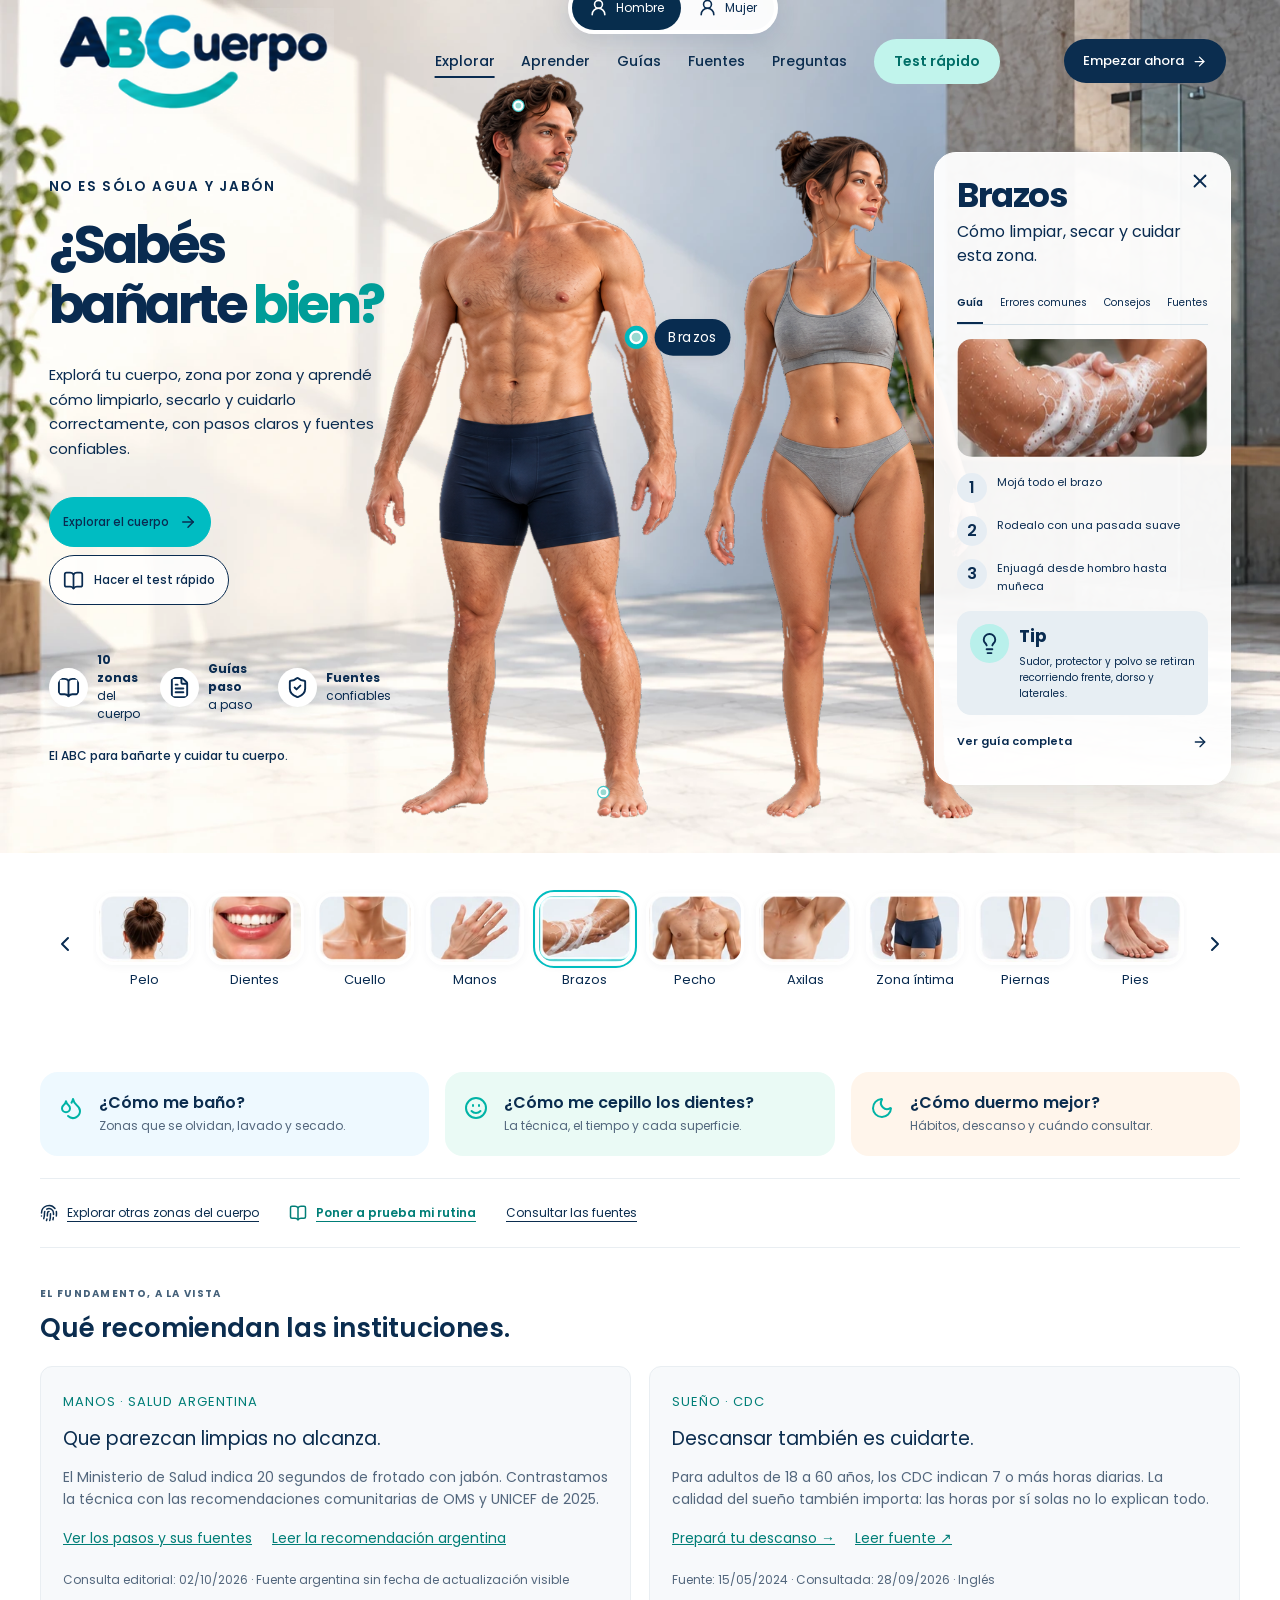
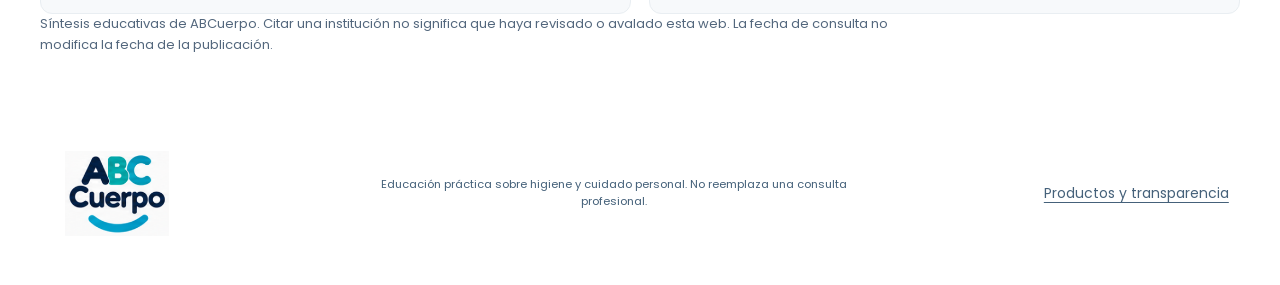
==== commit 9bb73c20: "Publish production fix for unavailable WebGL" ====
--- a/index.html
+++ b/index.html
@@ -1,2 +1,2 @@
-<!DOCTYPE html><html lang="es"><head><meta charSet="utf-8"/><meta name="viewport" content="width=device-width, initial-scale=1"/><link rel="stylesheet" href="/_next/static/css/index.N5goQGP7.css" data-rsc-css-href="/_next/static/css/index.N5goQGP7.css" data-precedence="vite-rsc/importer-resources"/><link rel="modulepreload" fetchPriority="low" href="/_next/static/chunks/index-DRnma6a8.js"/><script src="/_next/static/chunks/rolldown-runtime-C60lm6uB.js" type="module" async=""></script><script src="/_next/static/chunks/framework-D_rUT4EX.js" type="module" async=""></script><link rel="modulepreload" href="/_next/static/chunks/layout-segment-context-C3dGU6OU.js" crossorigin=""/><link rel="modulepreload" href="/_next/static/chunks/page-CIf2rNk5.js" crossorigin=""/><link rel="modulepreload" href="/_next/static/chunks/demonstration-slot-BZBCIaZ1.js" crossorigin=""/><link rel="modulepreload" href="/_next/static/chunks/play-DFzAmRHS.js" crossorigin=""/><link rel="modulepreload" href="/_next/static/chunks/arrow-right-DaBKffwL.js" crossorigin=""/><link rel="modulepreload" href="/_next/static/chunks/rotate-ccw-B3SAtUeJ.js" crossorigin=""/><title>ABCuerpo — El ABC para bañarte y cuidar tu cuerpo</title><meta name="description" content="Explorá tu cuerpo y aprendé higiene personal con técnica, demostraciones y respuestas directas."/><meta name="robots" content="noindex, nofollow"/><meta property="og:title" content="ABCuerpo — El ABC para bañarte y cuidar tu cuerpo"/><meta property="og:description" content="Explorá tu cuerpo y aprendé higiene personal con técnica, demostraciones y respuestas directas."/><meta property="og:url" content="https://manual-del-cuerpo.nacho14-87.chatgpt.site"/><meta property="og:site_name" content="ABCuerpo"/><meta property="og:type" content="website"/><meta property="og:locale" content="es_AR"/><meta property="og:image" content="https://manual-del-cuerpo.nacho14-87.chatgpt.site/cover-video-poster.webp"/><meta property="og:image:width" content="1280"/><meta property="og:image:height" content="720"/><meta property="og:image:alt" content="Una persona enjuagándose las manos bajo el agua."/><meta name="twitter:card" content="summary_large_image"/><meta name="twitter:title" content="ABCuerpo — El ABC para bañarte y cuidar tu cuerpo"/><meta name="twitter:description" content="Explorá tu cuerpo y aprendé higiene personal con técnica, demostraciones y respuestas directas."/><meta name="twitter:image" content="https://manual-del-cuerpo.nacho14-87.chatgpt.site/cover-video-poster.webp"/><meta name="twitter:image:width" content="1280"/><meta name="twitter:image:height" content="720"/><meta name="twitter:image:alt" content="Una persona enjuagándose las manos bajo el agua."/><link rel="shortcut icon" href="/identity/logo-reduced.svg"/><link rel="icon" href="/identity/logo-reduced.svg"/><link rel="canonical" href="https://manual-del-cuerpo.nacho14-87.chatgpt.site"/><script>Object.assign(((self[Symbol.for("vinext.navigationRuntime")]??={bootstrap:{routeManifest:null},functions:{}}).bootstrap.rsc??={rsc:[]}),{params:{},nav:{"pathname":"/","searchParams":[]}})</script><link rel="modulepreload" href="/_next/static/chunks/index-DRnma6a8.js" />
-</head><body class="antialiased"><main class="section-site" data-screen="inicio"><header class="site-header"><a class="brand" href="#inicio" aria-label="ABCuerpo, inicio"><img class="abc-logo" src="/identity/logo-horizontal-transparent.svg" alt="ABCuerpo" width="337" height="128"/></a><nav id="main-navigation" class="nav" aria-label="Principal"><a href="#explorar">Explorar</a><a href="#datos-cuidados">Aprender</a><a href="#guias">Guías</a><a href="#fuentes">Fuentes</a><a href="#preguntas">Preguntas</a><a href="#test">Test rápido</a></nav><a class="header-cta" href="#modulos">Empezar ahora <svg xmlns="http://www.w3.org/2000/svg" width="15" height="15" viewBox="0 0 24 24" fill="none" stroke="currentColor" stroke-width="2" stroke-linecap="round" stroke-linejoin="round" class="lucide lucide-arrow-right" aria-hidden="true"><path d="M5 12h14"></path><path d="m12 5 7 7-7 7"></path></svg></a><button id="main-menu-toggle" aria-controls="main-navigation" class="menu-button" aria-expanded="false" aria-label="Abrir menú"><svg xmlns="http://www.w3.org/2000/svg" width="22" height="22" viewBox="0 0 24 24" fill="none" stroke="currentColor" stroke-width="2" stroke-linecap="round" stroke-linejoin="round" class="lucide lucide-menu" aria-hidden="true"><path d="M4 5h16"></path><path d="M4 12h16"></path><path d="M4 19h16"></path></svg></button></header><div id="inicio"><section class="hf" aria-label="Bienvenida a ABCuerpo"><div class="hf-grid"><div class="hf-copy"><p class="hf-eyebrow">NO ES SÓLO AGUA Y JABÓN</p><h1>¿Sabés<br/><span>bañarte <em>bien?</em></span></h1><p class="hf-intro">Explorá tu cuerpo, zona por zona y aprendé cómo limpiarlo, secarlo y cuidarlo correctamente, con pasos claros y fuentes confiables.</p><div class="hf-actions"><button>Explorar el cuerpo <svg xmlns="http://www.w3.org/2000/svg" width="18" height="18" viewBox="0 0 24 24" fill="none" stroke="currentColor" stroke-width="2" stroke-linecap="round" stroke-linejoin="round" class="lucide lucide-arrow-right" aria-hidden="true"><path d="M5 12h14"></path><path d="m12 5 7 7-7 7"></path></svg></button><a href="#test"><svg xmlns="http://www.w3.org/2000/svg" width="21" height="21" viewBox="0 0 24 24" fill="none" stroke="currentColor" stroke-width="2" stroke-linecap="round" stroke-linejoin="round" class="lucide lucide-book-open" aria-hidden="true"><path d="M12 5v16"></path><path d="M20.001 19A2 2 0 0022 17V5a2 2 0 00-1.999-2L16 3.002A5 5 0 0012 5a5 5 0 00-4-2H4a2 2 0 00-2 2v12a2 2 0 001.999 2H8a5 5 0 014 2 5 5 0 014-2z"></path></svg>Hacer el test rápido</a></div><div class="hf-benefits"><span><svg xmlns="http://www.w3.org/2000/svg" width="24" height="24" viewBox="0 0 24 24" fill="none" stroke="currentColor" stroke-width="2" stroke-linecap="round" stroke-linejoin="round" class="lucide lucide-book-open" aria-hidden="true"><path d="M12 5v16"></path><path d="M20.001 19A2 2 0 0022 17V5a2 2 0 00-1.999-2L16 3.002A5 5 0 0012 5a5 5 0 00-4-2H4a2 2 0 00-2 2v12a2 2 0 001.999 2H8a5 5 0 014 2 5 5 0 014-2z"></path></svg><span><b>10 zonas</b>del cuerpo</span></span><span><svg xmlns="http://www.w3.org/2000/svg" width="24" height="24" viewBox="0 0 24 24" fill="none" stroke="currentColor" stroke-width="2" stroke-linecap="round" stroke-linejoin="round" class="lucide lucide-file-text" aria-hidden="true"><path d="M6 22a2 2 0 0 1-2-2V4a2 2 0 0 1 2-2h8a2.4 2.4 0 0 1 1.704.706l3.588 3.588A2.4 2.4 0 0 1 20 8v12a2 2 0 0 1-2 2z"></path><path d="M14 2v5a1 1 0 0 0 1 1h5"></path><path d="M10 9H8"></path><path d="M16 13H8"></path><path d="M16 17H8"></path></svg><span><b>Guías paso</b>a paso</span></span><span><svg xmlns="http://www.w3.org/2000/svg" width="24" height="24" viewBox="0 0 24 24" fill="none" stroke="currentColor" stroke-width="2" stroke-linecap="round" stroke-linejoin="round" class="lucide lucide-shield-check" aria-hidden="true"><path d="M20 13c0 5-3.5 7.5-7.66 8.95a1 1 0 0 1-.67-.01C7.5 20.5 4 18 4 13V6a1 1 0 0 1 1-1c2 0 4.5-1.2 6.24-2.72a1.17 1.17 0 0 1 1.52 0C14.51 3.81 17 5 19 5a1 1 0 0 1 1 1z"></path><path d="m9 12 2 2 4-4"></path></svg><span><b>Fuentes</b>confiables</span></span></div><p class="hf-claim">El ABC para bañarte y cuidar tu cuerpo.</p></div><div class="hf-explorer" id="home-cuerpo"><div class="hf-person" role="group" aria-label="Cuerpo a explorar"><button id="home-person-man" aria-pressed="true"><svg xmlns="http://www.w3.org/2000/svg" width="19" height="19" viewBox="0 0 24 24" fill="none" stroke="currentColor" stroke-width="2" stroke-linecap="round" stroke-linejoin="round" class="lucide lucide-user-round" aria-hidden="true"><circle cx="12" cy="8" r="5"></circle><path d="M20 21a8 8 0 0 0-16 0"></path></svg>Hombre</button><button aria-pressed="false"><svg xmlns="http://www.w3.org/2000/svg" width="19" height="19" viewBox="0 0 24 24" fill="none" stroke="currentColor" stroke-width="2" stroke-linecap="round" stroke-linejoin="round" class="lucide lucide-user-round" aria-hidden="true"><circle cx="12" cy="8" r="5"></circle><path d="M20 21a8 8 0 0 0-16 0"></path></svg>Mujer</button></div><div class="hf-body-window"><div class="hf-figures hf-couple-frame" data-person="man"><img width="1055" height="1268" decoding="async" class="hf-couple-final" src="/identity/home/couple-front-final.png" alt="Hombre y mujer de ABCuerpo. Elegí una zona para conocer sus cuidados."/><button data-zone="pelo" style="left:26%;top:6%" class="hf-hotspot " aria-label="Explorar Pelo" aria-pressed="false"><i></i><span>Pelo</span></button><button data-zone="brazos" style="left:44.3%;top:36%" class="hf-hotspot " aria-label="Explorar Brazos" aria-pressed="true"><i></i><span>Brazos</span></button><button data-zone="pies" style="left:39.2%;top:94.7%" class="hf-hotspot " aria-label="Explorar Pies" aria-pressed="false"><i></i><span>Pies</span></button></div></div><div class="hf-mobile-body"><img width="548" height="1224" decoding="async" src="/identity/home/man-front-final.png" alt="Hombre de cuerpo completo. Elegí una zona para conocer sus cuidados."/><button data-mobile-zone="pelo" style="left:51%;top:5%" class="hf-hotspot " aria-label="Explorar Pelo" aria-pressed="false"><i></i><span>Pelo</span></button><button data-mobile-zone="boca" style="left:60%;top:12%" class="hf-hotspot " aria-label="Explorar Dientes" aria-pressed="false"><i></i><span>Dientes</span></button><button data-mobile-zone="cuello" style="left:49%;top:20%" class="hf-hotspot " aria-label="Explorar Cuello" aria-pressed="false"><i></i><span>Cuello</span></button><button data-mobile-zone="manos" style="left:10%;top:58%" class="hf-hotspot " aria-label="Explorar Manos" aria-pressed="false"><i></i><span>Manos</span></button><button data-mobile-zone="brazos" style="left:86%;top:36%" class="hf-hotspot hf-label-left" aria-label="Explorar Brazos" aria-pressed="true"><i></i><span>Brazos</span></button><button data-mobile-zone="pecho-pliegues" style="left:41%;top:29%" class="hf-hotspot " aria-label="Explorar Pecho" aria-pressed="false"><i></i><span>Pecho</span></button><button data-mobile-zone="axilas" style="left:76%;top:28%" class="hf-hotspot hf-label-left" aria-label="Explorar Axilas" aria-pressed="false"><i></i><span>Axilas</span></button><button data-mobile-zone="intima" style="left:52%;top:53%" class="hf-hotspot " aria-label="Explorar Zona íntima" aria-pressed="false"><i></i><span>Zona íntima</span></button><button data-mobile-zone="pantorrillas" style="left:72%;top:80%" class="hf-hotspot hf-label-left" aria-label="Explorar Piernas" aria-pressed="false"><i></i><span>Piernas</span></button><button data-mobile-zone="pies" style="left:81%;top:96%" class="hf-hotspot hf-label-left" aria-label="Explorar Pies" aria-pressed="false"><i></i><span>Pies</span></button></div></div><aside class="hf-card " aria-label="Cuidado de Brazos"><button class="hf-close" aria-label="Cerrar ficha"><svg xmlns="http://www.w3.org/2000/svg" width="22" height="22" viewBox="0 0 24 24" fill="none" stroke="currentColor" stroke-width="2" stroke-linecap="round" stroke-linejoin="round" class="lucide lucide-x" aria-hidden="true"><path d="M18 6 6 18"></path><path d="m6 6 12 12"></path></svg></button><h2>Brazos</h2><p class="hf-subtitle">Cómo limpiar, secar y cuidar esta zona.</p><div class="hf-tabs" role="tablist" aria-label="Información de la zona"><button role="tab" id="hf-tab-0" aria-controls="hf-panel" aria-selected="true" tabindex="0">Guía</button><button role="tab" id="hf-tab-1" aria-controls="hf-panel" aria-selected="false" tabindex="-1">Errores comunes</button><button role="tab" id="hf-tab-2" aria-controls="hf-panel" aria-selected="false" tabindex="-1">Consejos</button><button role="tab" id="hf-tab-3" aria-controls="hf-panel" aria-selected="false" tabindex="-1">Fuentes</button></div><div id="hf-panel" role="tabpanel" aria-labelledby="hf-tab-0" tabindex="0" class="hf-panel"><div class="hf-guide-image hf-guide-brazos" role="img" aria-label="Referencia visual de Brazos"></div><ol><li><span>Mojá todo el brazo</span></li><li><span>Rodealo con una pasada suave</span></li><li><span>Enjuagá desde hombro hasta muñeca</span></li></ol><div class="hf-tip"><svg xmlns="http://www.w3.org/2000/svg" width="23" height="23" viewBox="0 0 24 24" fill="none" stroke="currentColor" stroke-width="2" stroke-linecap="round" stroke-linejoin="round" class="lucide lucide-lightbulb" aria-hidden="true"><path d="M15 14c.2-1 .7-1.7 1.5-2.5 1-.9 1.5-2.2 1.5-3.5A6 6 0 0 0 6 8c0 1 .2 2.2 1.5 3.5.7.7 1.3 1.5 1.5 2.5"></path><path d="M9 18h6"></path><path d="M10 22h4"></path></svg><div><strong>Tip</strong><p>Sudor, protector y polvo se retiran recorriendo frente, dorso y laterales.</p></div></div></div><a class="hf-full-guide" href="#zona-brazos">Ver guía completa <svg xmlns="http://www.w3.org/2000/svg" width="16" height="16" viewBox="0 0 24 24" fill="none" stroke="currentColor" stroke-width="2" stroke-linecap="round" stroke-linejoin="round" class="lucide lucide-arrow-right" aria-hidden="true"><path d="M5 12h14"></path><path d="m12 5 7 7-7 7"></path></svg></a></aside></div><nav class="hf-carousel" aria-label="Zonas del cuerpo"><button aria-label="Zonas anteriores"><svg xmlns="http://www.w3.org/2000/svg" width="24" height="24" viewBox="0 0 24 24" fill="none" stroke="currentColor" stroke-width="2" stroke-linecap="round" stroke-linejoin="round" class="lucide lucide-chevron-left" aria-hidden="true"><path d="m15 18-6-6 6-6"></path></svg></button><div class="hf-zone-track"><button aria-pressed="false"><span class="hf-zone-art" style="background-position:4.545454545454546% 91.39784946236558%"></span><span>Pelo</span></button><button aria-pressed="false"><span class="hf-zone-art" style="background-position:14.559659090909092% 91.39784946236558%"></span><span>Dientes</span></button><button aria-pressed="false"><span class="hf-zone-art" style="background-position:24.076704545454543% 91.39784946236558%"></span><span>Cuello</span></button><button aria-pressed="false"><span class="hf-zone-art" style="background-position:34.090909090909086% 91.39784946236558%"></span><span>Manos</span></button><button aria-pressed="true"><span class="hf-zone-art" style="background-position:44.247159090909086% 91.39784946236558%"></span><span>Brazos</span></button><button aria-pressed="false"><span class="hf-zone-art" style="background-position:54.40340909090909% 91.39784946236558%"></span><span>Pecho</span></button><button aria-pressed="false"><span class="hf-zone-art" style="background-position:64.77272727272727% 91.39784946236558%"></span><span>Axilas</span></button><button aria-pressed="false"><span class="hf-zone-art" style="background-position:75% 91.39784946236558%"></span><span>Zona íntima</span></button><button aria-pressed="false"><span class="hf-zone-art" style="background-position:85.15625% 91.39784946236558%"></span><span>Piernas</span></button><button aria-pressed="false"><span class="hf-zone-art" style="background-position:95.45454545454545% 91.39784946236558%"></span><span>Pies</span></button></div><button aria-label="Zonas siguientes"><svg xmlns="http://www.w3.org/2000/svg" width="24" height="24" viewBox="0 0 24 24" fill="none" stroke="currentColor" stroke-width="2" stroke-linecap="round" stroke-linejoin="round" class="lucide lucide-chevron-right" aria-hidden="true"><path d="m9 18 6-6-6-6"></path></svg></button></nav></section><section class="front-door home-following" aria-label="Seguí aprendiendo con ABCuerpo"><nav class="care-questions" aria-label="Elegí qué querés aprender"><a href="#ducha-guiada"><svg xmlns="http://www.w3.org/2000/svg" width="24" height="24" viewBox="0 0 24 24" fill="none" stroke="currentColor" stroke-width="2" stroke-linecap="round" stroke-linejoin="round" class="lucide lucide-droplets" aria-hidden="true"><path d="M7 16.3c2.2 0 4-1.83 4-4.05 0-1.16-.57-2.26-1.71-3.19S7.29 6.75 7 5.3c-.29 1.45-1.14 2.84-2.29 3.76S3 11.1 3 12.25c0 2.22 1.8 4.05 4 4.05z"></path><path d="M12.56 6.6A10.97 10.97 0 0 0 14 3.02c.5 2.5 2 4.9 4 6.5s3 3.5 3 5.5a6.98 6.98 0 0 1-11.91 4.97"></path></svg><span><strong>¿Cómo me baño?</strong><small>Zonas que se olvidan, lavado y secado.</small></span></a><a href="#dientes-guia"><svg xmlns="http://www.w3.org/2000/svg" width="24" height="24" viewBox="0 0 24 24" fill="none" stroke="currentColor" stroke-width="2" stroke-linecap="round" stroke-linejoin="round" class="lucide lucide-face-slightly-smiling" aria-hidden="true"><path d="M15 10V9"></path><path d="M16.472 15a6 6 0 01-8.943 0"></path><path d="M9 10V9"></path><circle cx="12" cy="12" r="10"></circle></svg><span><strong>¿Cómo me cepillo los dientes?</strong><small>La técnica, el tiempo y cada superficie.</small></span></a><a href="#sueno-guia"><svg xmlns="http://www.w3.org/2000/svg" width="24" height="24" viewBox="0 0 24 24" fill="none" stroke="currentColor" stroke-width="2" stroke-linecap="round" stroke-linejoin="round" class="lucide lucide-moon" aria-hidden="true"><path d="M20.985 12.486a9 9 0 1 1-9.473-9.472c.405-.022.617.46.402.803a6 6 0 0 0 8.268 8.268c.344-.215.825-.004.803.401"></path></svg><span><strong>¿Cómo duermo mejor?</strong><small>Hábitos, descanso y cuándo consultar.</small></span></a></nav><nav class="entry-secondary" aria-label="Otras formas de descubrir"><a href="#explorar"><svg xmlns="http://www.w3.org/2000/svg" width="24" height="24" viewBox="0 0 24 24" fill="none" stroke="currentColor" stroke-width="2" stroke-linecap="round" stroke-linejoin="round" class="lucide lucide-fingerprint-pattern" aria-hidden="true"><path d="M12 10a2 2 0 0 0-2 2c0 1.02-.1 2.51-.26 4"></path><path d="M14 13.12c0 2.38 0 6.38-1 8.88"></path><path d="M17.29 21.02c.12-.6.43-2.3.5-3.02"></path><path d="M2 12a10 10 0 0 1 18-6"></path><path d="M2 16h.01"></path><path d="M21.8 16c.2-2 .131-5.354 0-6"></path><path d="M5 19.5C5.5 18 6 15 6 12a6 6 0 0 1 .34-2"></path><path d="M8.65 22c.21-.66.45-1.32.57-2"></path><path d="M9 6.8a6 6 0 0 1 9 5.2v2"></path></svg>Explorar otras zonas del cuerpo</a><a href="#test"><svg xmlns="http://www.w3.org/2000/svg" width="24" height="24" viewBox="0 0 24 24" fill="none" stroke="currentColor" stroke-width="2" stroke-linecap="round" stroke-linejoin="round" class="lucide lucide-book-open" aria-hidden="true"><path d="M12 5v16"></path><path d="M20.001 19A2 2 0 0022 17V5a2 2 0 00-1.999-2L16 3.002A5 5 0 0012 5a5 5 0 00-4-2H4a2 2 0 00-2 2v12a2 2 0 001.999 2H8a5 5 0 014 2 5 5 0 014-2z"></path></svg>Poner a prueba mi rutina</a><a href="#fuentes">Consultar las fuentes</a></nav><section class="institution-sources compact" aria-label="Recomendaciones con fuente"><div class="sources-heading"><div><span class="eyebrow">EL FUNDAMENTO, A LA VISTA</span><h2>Qué recomiendan las instituciones.</h2></div></div><div class="institution-grid"><article><span class="institution-topic">MANOS · SALUD ARGENTINA</span><h3>Que parezcan limpias no alcanza.</h3><p>El Ministerio de Salud indica 20 segundos de frotado con jabón. Contrastamos la técnica con las recomendaciones comunitarias de OMS y UNICEF de 2025.</p><div class="institution-links"><a href="#manos-guia">Ver los pasos y sus fuentes</a><a href="https://www.argentina.gob.ar/salud/verano/lavadodemanos" target="_blank" rel="noreferrer">Leer la recomendación argentina</a></div><small>Consulta editorial: 02/10/2026 · Fuente argentina sin fecha de actualización visible</small></article><article><span class="institution-topic">SUEÑO · CDC</span><h3>Descansar también es cuidarte.</h3><p>Para adultos de 18 a 60 años, los CDC indican 7 o más horas diarias. La calidad del sueño también importa: las horas por sí solas no lo explican todo.</p><div class="institution-links"><a href="#sueno-guia">Prepará tu descanso →</a><a href="https://www.cdc.gov/sleep/about/index.html" target="_blank" rel="noreferrer">Leer fuente ↗</a></div><small>Fuente: 15/05/2024 · Consultada: 28/09/2026 · Inglés</small></article></div><p class="source-honesty">Síntesis educativas de ABCuerpo. Citar una institución no significa que haya revisado o avalado esta web. La fecha de consulta no modifica la fecha de la publicación.</p></section></section></div><div class="screen-content" hidden=""><section class="institution-sources " aria-label="Recomendaciones con fuente"><div class="sources-heading"><div><span class="eyebrow">EL FUNDAMENTO, A LA VISTA</span><h2>Qué recomiendan las instituciones.</h2></div><a href="#inicio">← Volver al inicio</a></div><div class="institution-grid"><article><span class="institution-topic">MANOS · SALUD ARGENTINA</span><h3>Que parezcan limpias no alcanza.</h3><p>El Ministerio de Salud indica 20 segundos de frotado con jabón. Contrastamos la técnica con las recomendaciones comunitarias de OMS y UNICEF de 2025.</p><div class="institution-links"><a href="#manos-guia">Ver los pasos y sus fuentes</a><a href="https://www.argentina.gob.ar/salud/verano/lavadodemanos" target="_blank" rel="noreferrer">Leer la recomendación argentina</a></div><small>Consulta editorial: 02/10/2026 · Fuente argentina sin fecha de actualización visible</small></article><article><span class="institution-topic">SUEÑO · CDC</span><h3>Descansar también es cuidarte.</h3><p>Para adultos de 18 a 60 años, los CDC indican 7 o más horas diarias. La calidad del sueño también importa: las horas por sí solas no lo explican todo.</p><div class="institution-links"><a href="#sueno-guia">Prepará tu descanso →</a><a href="https://www.cdc.gov/sleep/about/index.html" target="_blank" rel="noreferrer">Leer fuente ↗</a></div><small>Fuente: 15/05/2024 · Consultada: 28/09/2026 · Inglés</small></article></div><p class="source-honesty">Síntesis educativas de ABCuerpo. Citar una institución no significa que haya revisado o avalado esta web. La fecha de consulta no modifica la fecha de la publicación.</p><div class="more-evidence"><h3>Más cuidados con su fundamento</h3><a href="#unas-guia">Uñas · Corte de manos y pies</a><a href="#dientes-guia">Dientes · Asociación Dental Estadounidense →</a><a href="#oidos-guia">Oídos · Academia Estadounidense de Otorrinolaringología →</a><a href="#pies-guia">Pies · Academia Estadounidense de Dermatología →</a><a href="#zona-cara-nariz">Cara y cuello · Salud Argentina y AAD →</a><a href="#zona-brazos">Brazos y codos · Salud Argentina y AAD →</a><a href="#zona-pantorrillas">Piernas · Salud Argentina, AAD y NHS →</a><a href="#zona-hombros-espalda-alta">Espalda · Cuidados y adaptación del alcance →</a><a href="#zona-vulva">Higiene genital externa · Fuentes y alcance →</a><a href="#zona-gluteos">Glúteos y pliegue externo · Salud Argentina y NHS →</a><p>Encontrá la recomendación, su alcance y el enlace original dentro de cada guía. Revisión profesional de ABCuerpo pendiente.</p></div></section></div><section class="hero" id="explorar" hidden=""><div class="hero-copy"><span class="eyebrow"><span class="live-dot"></span> Tu cuerpo, bien explicado</span><h1>Tu cuerpo.<br/>Sin dudas.<br/>Sin vergüenza.</h1><p class="hero-lead">Hay cuidados que repetimos sin que nadie nos haya mostrado cómo. Descubrí qué cambia cuando los hacés bien, con datos, pasos claros y una zona a la vez.</p><div class="hero-actions"><a class="button primary" href="#datos-cuidados"><svg xmlns="http://www.w3.org/2000/svg" width="17" height="17" viewBox="0 0 24 24" fill="none" stroke="currentColor" stroke-width="2" stroke-linecap="round" stroke-linejoin="round" class="lucide lucide-droplets" aria-hidden="true"><path d="M7 16.3c2.2 0 4-1.83 4-4.05 0-1.16-.57-2.26-1.71-3.19S7.29 6.75 7 5.3c-.29 1.45-1.14 2.84-2.29 3.76S3 11.1 3 12.25c0 2.22 1.8 4.05 4 4.05z"></path><path d="M12.56 6.6A10.97 10.97 0 0 0 14 3.02c.5 2.5 2 4.9 4 6.5s3 3.5 3 5.5a6.98 6.98 0 0 1-11.91 4.97"></path></svg> Descubrí un cuidado</a><a class="button ghost" href="#explorar">Explorá el cuerpo <svg xmlns="http://www.w3.org/2000/svg" width="17" height="17" viewBox="0 0 24 24" fill="none" stroke="currentColor" stroke-width="2" stroke-linecap="round" stroke-linejoin="round" class="lucide lucide-arrow-down" aria-hidden="true"><path d="M12 5v14"></path><path d="m19 12-7 7-7-7"></path></svg></a><a class="hero-test-link" href="#test">¿Conocés la técnica? Probá el test →</a></div><div class="proof-strip"><div><b>27</b><span>zonas y rutinas activas</span></div><div><b>06</b><span>familias para recorrer</span></div><div><b>0%</b><span>vergüenza para preguntar</span></div></div></div><div class="body-stage explorer-3d-stage mobile-map-open" id="explorer-model" aria-label="Explorador visual del cuerpo"></div><aside class="discovery-card" aria-live="polite"><div class="discovery-top"><span>ELEGÍ UNA ZONA Y DESCUBRÍ</span><span class="time"><svg xmlns="http://www.w3.org/2000/svg" width="14" height="14" viewBox="0 0 24 24" fill="none" stroke="currentColor" stroke-width="2" stroke-linecap="round" stroke-linejoin="round" class="lucide lucide-clock3 lucide-clock-3" aria-hidden="true"><circle cx="12" cy="12" r="10"></circle><path d="M12 6v6h4"></path></svg> <!-- -->Guía por pasos</span></div><p class="zone-kicker">El shampoo va en la raíz</p><h2>¿Lavás el cuero cabelludo o frotás todo el largo?</h2><p>La frecuencia depende de grasa, textura, actividad y productos; no de ser hombre o mujer.</p><div class="risk-callout"><span>LO QUE PODÉS EVITAR</span><h3>Acumulación que irrita.</h3><p>La acumulación de grasa, sudor y productos puede dejar olor, picazón, escamas o irritación.</p></div><div class="reveal-list"><span><svg xmlns="http://www.w3.org/2000/svg" width="15" height="15" viewBox="0 0 24 24" fill="none" stroke="currentColor" stroke-width="2" stroke-linecap="round" stroke-linejoin="round" class="lucide lucide-check" aria-hidden="true"><path d="M20 6 9 17l-5-5"></path></svg> Paso a paso</span><span><svg xmlns="http://www.w3.org/2000/svg" width="15" height="15" viewBox="0 0 24 24" fill="none" stroke="currentColor" stroke-width="2" stroke-linecap="round" stroke-linejoin="round" class="lucide lucide-check" aria-hidden="true"><path d="M20 6 9 17l-5-5"></path></svg> Cuidados</span><span><svg xmlns="http://www.w3.org/2000/svg" width="15" height="15" viewBox="0 0 24 24" fill="none" stroke="currentColor" stroke-width="2" stroke-linecap="round" stroke-linejoin="round" class="lucide lucide-check" aria-hidden="true"><path d="M20 6 9 17l-5-5"></path></svg> Error típico</span></div><a class="discovery-button" href="#zona-pelo">Ver paso a paso: <!-- -->Pelo y cuero cabelludo</a><div class="zone-shortcuts" aria-label="Cambiar zona de la ficha"><button aria-pressed="true">Pelo y cuero cabelludo</button><button aria-pressed="false">Cara y nariz</button><button aria-pressed="false">Oídos</button><button aria-pressed="false">Cuello y nuca</button><button aria-pressed="false">Boca y dientes</button></div></aside><div class="zone-dock" aria-label="Índice completo de zonas"><div class="mobile-zone-picker"><label>Parte del cuerpo<select><option value="cabeza" selected="">Cabeza</option><option value="tronco">Tronco</option><option value="brazos">Brazos</option><option value="piernas">Piernas</option><option value="intimo">Íntimo</option><option value="rutinas">Rutinas</option></select></label><label>Zona para explorar<select><option value="pelo" selected="">Pelo y cuero cabelludo</option><option value="cara-nariz">Cara y nariz</option><option value="orejas">Oídos</option><option value="cuello">Cuello y nuca</option><option value="boca">Boca y dientes</option></select></label><a href="#zona-pelo">Ver paso a paso: <!-- -->Pelo y cuero cabelludo</a><button class="mobile-map-toggle" aria-expanded="true" aria-controls="explorer-model">Ocultar mapa corporal</button></div><div class="zone-groups" role="group" aria-label="Familias del cuerpo"><button aria-pressed="true" class="active"><span>Cabeza</span><small>5</small></button><button aria-pressed="false" class=""><span>Tronco</span><small>6</small></button><button aria-pressed="false" class=""><span>Brazos</span><small>5</small></button><button aria-pressed="false" class=""><span>Piernas</span><small>6</small></button><button aria-pressed="false" class=""><span>Íntimo</span><small>2</small></button><button aria-pressed="false" class=""><span>Rutinas</span><small>3</small></button></div><div class="zone-choices"><p>Pelo, cara, nariz, oídos, cuello y boca</p><div><button aria-pressed="true" class="active">Pelo y cuero cabelludo<svg xmlns="http://www.w3.org/2000/svg" width="14" height="14" viewBox="0 0 24 24" fill="none" stroke="currentColor" stroke-width="2" stroke-linecap="round" stroke-linejoin="round" class="lucide lucide-chevron-right" aria-hidden="true"><path d="m9 18 6-6-6-6"></path></svg></button><button aria-pressed="false" class="">Cara y nariz<svg xmlns="http://www.w3.org/2000/svg" width="14" height="14" viewBox="0 0 24 24" fill="none" stroke="currentColor" stroke-width="2" stroke-linecap="round" stroke-linejoin="round" class="lucide lucide-chevron-right" aria-hidden="true"><path d="m9 18 6-6-6-6"></path></svg></button><button aria-pressed="false" class="">Oídos<svg xmlns="http://www.w3.org/2000/svg" width="14" height="14" viewBox="0 0 24 24" fill="none" stroke="currentColor" stroke-width="2" stroke-linecap="round" stroke-linejoin="round" class="lucide lucide-chevron-right" aria-hidden="true"><path d="m9 18 6-6-6-6"></path></svg></button><button aria-pressed="false" class="">Cuello y nuca<svg xmlns="http://www.w3.org/2000/svg" width="14" height="14" viewBox="0 0 24 24" fill="none" stroke="currentColor" stroke-width="2" stroke-linecap="round" stroke-linejoin="round" class="lucide lucide-chevron-right" aria-hidden="true"><path d="m9 18 6-6-6-6"></path></svg></button><button aria-pressed="false" class="">Boca y dientes<svg xmlns="http://www.w3.org/2000/svg" width="14" height="14" viewBox="0 0 24 24" fill="none" stroke="currentColor" stroke-width="2" stroke-linecap="round" stroke-linejoin="round" class="lucide lucide-chevron-right" aria-hidden="true"><path d="m9 18 6-6-6-6"></path></svg></button></div></div></div></section><div hidden="" class="screen-content"><section class="care-insights" id="datos-cuidados"><div class="care-heading"><div><span class="eyebrow">Entendé por qué · aprendé cómo</span><h2>Pequeños cuidados.<br/>Razones concretas.</h2></div><p>No necesitás admitir que lo hacías mal. Elegí una zona y descubrí un detalle que podés mejorar hoy.</p></div><nav class="care-selector" aria-label="Elegir guía de cuidado"><button aria-pressed="true">Manos</button><button aria-pressed="false">Dientes</button><button aria-pressed="false">Pies</button><button aria-pressed="false">Oídos</button></nav><div class="care-grid" aria-live="polite"><article class="care-evidence"><span class="care-category">DATO CON CONTEXTO</span><strong class="care-metric">23–40%</strong><h3>menos personas con diarrea</h3><p class="care-context">Reducción informada por CDC para intervenciones comunitarias de educación sobre lavado de manos. No es tu probabilidad individual ni el efecto de un solo lavado.</p><div class="care-outcomes"><p><b>Si se descuida</b>Los microorganismos pueden pasar de las manos a la comida, la cara y otras personas.</p><p><b>Qué aporta cuidarlo</b>Lavar con jabón ayuda a interrumpir esa transmisión. CDC también informa una reducción de 16–21% en enfermedades respiratorias en la población general con educación sobre lavado de manos.</p></div><a href="https://www.cdc.gov/clean-hands/data-research/facts-stats/index.html" target="_blank" rel="noreferrer">CDC · evidencia sobre lavado de manos · 2024<!-- --> ↗</a><small>Fuentes consultadas: 24/09/2026.</small></article><article class="care-technique"><span class="care-category">LA TÉCNICA · <!-- -->MANOS</span><h3>El cuidado también llega a quienes tocás.</h3><nav class="care-steps" aria-label="Pasos: Manos"><button aria-label="Paso 1" aria-current="step">1</button><button aria-label="Paso 2">2</button><button aria-label="Paso 3">3</button><button aria-label="Paso 4">4</button></nav><div class="care-step"><small>PASO <!-- -->1<!-- --> DE <!-- -->4</small><p>Mojá las manos con agua corriente y aplicá jabón.</p></div><div class="care-controls"><button disabled="">Anterior</button><button>Siguiente paso<!-- --> →</button></div><div class="care-product"><b>Con qué</b><p>Agua y jabón común. Lo importante es cubrir toda la mano.</p></div><p class="care-note">Recordalo antes de preparar o comer alimentos y después de ir al baño. El tiempo indicado es de fricción, no de todo el recorrido.</p><a href="https://www.cdc.gov/clean-hands/about/index.html" target="_blank" rel="noreferrer">CDC · cómo lavarse<!-- --> ↗</a></article></div></section></div><div hidden="" class="screen-content"><a class="section-back" href="#guias">← Todas las guías</a><nav class="module-tabs" id="modulos" aria-label="Módulos principales"><button class="active" aria-pressed="true"><small>01</small><span>Ducha completa</span></button><button class="" aria-pressed="false"><small>02</small><span>Pelo y cuero cabelludo</span></button><button class="" aria-pressed="false"><small>03</small><span>Cara, boca y oídos</span></button><button class="" aria-pressed="false"><small>04</small><span>Torso, espalda y brazos</span></button></nav><section class="guided-shower" id="ducha-guiada"><div class="guided-intro"><div><span class="eyebrow"><span class="live-dot"></span> Módulo 01 · Abierto</span><h2>Tu ducha completa,<br/>sin adivinar.</h2><p>Ocho pasos cortos, decisiones simples y un recorrido que llega de la cabeza a los pies. Tocá cada etapa y usala dentro del baño.</p></div><div class="guided-context" aria-label="Personalizar la guía"><div class="context-group"><small>HOY VENGO DE</small><div class="choice-pills"><button class="active">Día normal</button><button class="">Deporte</button><button class="">Playa o pileta</button></div></div><div class="context-group"><small>MI PIEL ES</small><div class="choice-pills"><button class="active">Normal</button><button class="">Seca</button><button class="">Sensible</button></div></div></div></div><aside class="expert-note shower-tips" aria-label="Tiempo y temperatura de la ducha"><span class="eyebrow">ANTES DE ABRIR LA CANILLA</span><h3>Menos calor. Más cuidado.</h3><div class="hand-evidence-grid"><article><h4>Agua tibia</h4><p>Para piel seca, dermatología recomienda agua tibia en lugar de caliente. Las fuentes citadas no fijan una temperatura única en grados para todas las personas.</p></article><article><h4>5–10 minutos · Piel seca</h4><p>Es la duración que recomienda la Academia Estadounidense de Dermatología para ayudar a aliviar la sequedad. No es un tiempo obligatorio para todos ni una garantía de limpieza.</p></article><article><h4>Secá sin frotar fuerte</h4><p>Secá a toques. Si tu piel está seca, aplicá una hidratante sin perfume al salir, con la piel aún ligeramente húmeda. Secá bien los pliegues y entre los dedos.</p></article></div><details><summary>De dónde salen estos consejos</summary><p><strong>Argentina:</strong> el Ministerio de Salud, en su material para personas adultas y mayores, indica agua a temperatura agradable y secado cuidadoso de pliegues y espacios entre dedos.</p><a href="https://www.argentina.gob.ar/salud/personas-adultas-y-mayores/cuidados-generales" target="_blank" rel="noreferrer">Leer la fuente pública argentina</a><p><strong>Contraste internacional:</strong> la academia dermatológica estadounidense aporta la duración de 5–10 minutos y los cuidados específicos para piel seca. Es una recomendación con ese alcance, no una regla universal.</p><a href="https://www.aad.org/public/everyday-care/skin-care-basics/dry/dermatologists-tips-relieve-dry-skin" target="_blank" rel="noreferrer">Leer la recomendación sobre piel seca · Inglés</a><small>Consulta editorial: 02/10/2026. Síntesis educativa; no implica aval de las instituciones. Si la sequedad persiste o los productos arden, consultá con dermatología.</small></details></aside><div class="guided-shell"><figure class="guided-visual"><img src="/modulo-ducha-piernas.webp" width="1122" height="1402" loading="lazy" decoding="async" alt="Manos lavando suavemente una pantorrilla, un tobillo y un pie bajo el agua"/><figcaption><span>ZONA QUE MÁS SE SALTEA</span><h3>Que caiga agua no es lo mismo que lavar.</h3><p>Una pasada real por pantorrilla, tobillo, talón y dedos cambia el recorrido.</p></figcaption></figure><div class="guided-controller" aria-live="polite"><div class="guided-progress-head"><span>PASO <!-- -->1<!-- --> DE <!-- -->8</span><span><svg xmlns="http://www.w3.org/2000/svg" width="15" height="15" viewBox="0 0 24 24" fill="none" stroke="currentColor" stroke-width="2" stroke-linecap="round" stroke-linejoin="round" class="lucide lucide-clock3 lucide-clock-3" aria-hidden="true"><circle cx="12" cy="12" r="10"></circle><path d="M12 6v6h4"></path></svg> <!-- -->A tu ritmo</span></div><div class="guided-progress" aria-hidden="true"><span style="width:12.5%"></span></div><div class="step-rail" aria-label="Pasos de la ducha"><button class="active" aria-current="step" aria-label="Paso 1: Preparar"><b>01</b><span>Preparar</span></button><button class="" aria-label="Paso 2: Agua"><b>02</b><span>Agua</span></button><button class="" aria-label="Paso 3: Pelo"><b>03</b><span>Pelo</span></button><button class="" aria-label="Paso 4: Cabeza"><b>04</b><span>Cabeza</span></button><button class="" aria-label="Paso 5: Tronco"><b>05</b><span>Tronco</span></button><button class="" aria-label="Paso 6: Pliegues"><b>06</b><span>Pliegues</span></button><button class="" aria-label="Paso 7: Piernas"><b>07</b><span>Piernas</span></button><button class="" aria-label="Paso 8: Cerrar"><b>08</b><span>Cerrar</span></button></div><div class="guided-step-copy"><span class="guided-step-kicker">AHORA · <!-- -->PREPARAR</span><h3>Dejá todo listo antes de abrir el agua</h3><p>Una buena ducha empieza antes de mojarte. Evitás apuro, productos equivocados y salir a buscar la toalla chorreando por media casa.</p></div><ol class="guided-actions"><li><span>1</span><p>Prepará toalla limpia y ropa seca</p></li><li><span>2</span><p>Elegí limpiador, shampoo y acondicionador según necesidad</p></li><li><span>3</span><p>Retirá reloj, pulseras y objetos que retengan humedad</p></li></ol><div class="guided-adjustment"><div><small>AJUSTE PARA HOY</small><p>Priorizá zonas de olor, pliegues y cualquier residuo visible.</p></div><div><small>AJUSTE PARA TU PIEL</small><p>Usá la menor cantidad de producto que permita deslizar la mano y retirar residuos.</p></div></div><div class="guided-watch"><svg xmlns="http://www.w3.org/2000/svg" width="20" height="20" viewBox="0 0 24 24" fill="none" stroke="currentColor" stroke-width="2" stroke-linecap="round" stroke-linejoin="round" class="lucide lucide-circle-alert" aria-hidden="true"><circle cx="12" cy="12" r="10"></circle><line x1="12" x2="12" y1="8" y2="12"></line><line x1="12" x2="12.01" y1="16" y2="16"></line></svg><div><small>PRESTÁ ATENCIÓN</small><p>Mirá rápidamente la piel: heridas, irritación o algo nuevo no se refrega.</p></div></div><div class="guided-controls"><button class="guided-back" disabled=""><svg xmlns="http://www.w3.org/2000/svg" width="18" height="18" viewBox="0 0 24 24" fill="none" stroke="currentColor" stroke-width="2" stroke-linecap="round" stroke-linejoin="round" class="lucide lucide-chevron-left" aria-hidden="true"><path d="m15 18-6-6 6-6"></path></svg> Anterior</button><button class="guided-next">Siguiente paso</button></div></div></div><div class="guided-premium-preview"><div><span>ELEGÍ CON CRITERIO</span><h3>Primero la técnica. Después, el producto.</h3></div><ul><li><svg xmlns="http://www.w3.org/2000/svg" width="17" height="17" viewBox="0 0 24 24" fill="none" stroke="currentColor" stroke-width="2" stroke-linecap="round" stroke-linejoin="round" class="lucide lucide-check" aria-hidden="true"><path d="M20 6 9 17l-5-5"></path></svg> Aprendé qué necesitás para cada cuidado</li><li><svg xmlns="http://www.w3.org/2000/svg" width="17" height="17" viewBox="0 0 24 24" fill="none" stroke="currentColor" stroke-width="2" stroke-linecap="round" stroke-linejoin="round" class="lucide lucide-check" aria-hidden="true"><path d="M20 6 9 17l-5-5"></path></svg> Una marca no reemplaza una buena técnica</li><li><svg xmlns="http://www.w3.org/2000/svg" width="17" height="17" viewBox="0 0 24 24" fill="none" stroke="currentColor" stroke-width="2" stroke-linecap="round" stroke-linejoin="round" class="lucide lucide-check" aria-hidden="true"><path d="M20 6 9 17l-5-5"></path></svg> Publicidad identificada cuando la haya</li></ul><a class="button light" href="#datos-cuidados">Ver con qué cuidarte <svg xmlns="http://www.w3.org/2000/svg" width="17" height="17" viewBox="0 0 24 24" fill="none" stroke="currentColor" stroke-width="2" stroke-linecap="round" stroke-linejoin="round" class="lucide lucide-arrow-right" aria-hidden="true"><path d="M5 12h14"></path><path d="m12 5 7 7-7 7"></path></svg></a></div></section></div><section class="learning-paths" hidden=""><div class="section-heading split"><div><span class="eyebrow">Elegí por dónde entrar</span><h2>No es una enciclopedia.<br/>Es una escuela práctica.</h2></div><p>Entrá por una acción, una parte del cuerpo o una duda concreta. Cada recorrido termina en algo que podés hacer hoy.</p></div><div class="path-grid"><a href="#modulos" class="path-card featured"><div class="path-number">01</div><div class="path-icon"><svg xmlns="http://www.w3.org/2000/svg" width="29" height="29" viewBox="0 0 24 24" fill="none" stroke="currentColor" stroke-width="2" stroke-linecap="round" stroke-linejoin="round" class="lucide lucide-droplets" aria-hidden="true"><path d="M7 16.3c2.2 0 4-1.83 4-4.05 0-1.16-.57-2.26-1.71-3.19S7.29 6.75 7 5.3c-.29 1.45-1.14 2.84-2.29 3.76S3 11.1 3 12.25c0 2.22 1.8 4.05 4 4.05z"></path><path d="M12.56 6.6A10.97 10.97 0 0 0 14 3.02c.5 2.5 2 4.9 4 6.5s3 3.5 3 5.5a6.98 6.98 0 0 1-11.91 4.97"></path></svg></div><span>EMPEZÁ POR LO BÁSICO</span><h3>Aprendé a bañarte, paso a paso.</h3><p>Una guía visual de 7 minutos: orden, zonas, movimientos, producto y secado.</p><div class="path-action">Abrir primera guía <svg xmlns="http://www.w3.org/2000/svg" width="18" height="18" viewBox="0 0 24 24" fill="none" stroke="currentColor" stroke-width="2" stroke-linecap="round" stroke-linejoin="round" class="lucide lucide-arrow-right" aria-hidden="true"><path d="M5 12h14"></path><path d="m12 5 7 7-7 7"></path></svg></div></a><a href="#explorar" class="path-card coral"><div class="path-number">02</div><div class="path-icon"><svg xmlns="http://www.w3.org/2000/svg" width="29" height="29" viewBox="0 0 24 24" fill="none" stroke="currentColor" stroke-width="2" stroke-linecap="round" stroke-linejoin="round" class="lucide lucide-fingerprint-pattern" aria-hidden="true"><path d="M12 10a2 2 0 0 0-2 2c0 1.02-.1 2.51-.26 4"></path><path d="M14 13.12c0 2.38 0 6.38-1 8.88"></path><path d="M17.29 21.02c.12-.6.43-2.3.5-3.02"></path><path d="M2 12a10 10 0 0 1 18-6"></path><path d="M2 16h.01"></path><path d="M21.8 16c.2-2 .131-5.354 0-6"></path><path d="M5 19.5C5.5 18 6 15 6 12a6 6 0 0 1 .34-2"></path><path d="M8.65 22c.21-.66.45-1.32.57-2"></path><path d="M9 6.8a6 6 0 0 1 9 5.2v2"></path></svg></div><span>EXPLORÁ</span><h3>Elegí una zona del cuerpo.</h3><p>Acercate a pelo, nariz, orejas, espalda, muñecas, pantorrillas, tobillos y mucho más.</p><div class="path-action">Volver al cuerpo <svg xmlns="http://www.w3.org/2000/svg" width="18" height="18" viewBox="0 0 24 24" fill="none" stroke="currentColor" stroke-width="2" stroke-linecap="round" stroke-linejoin="round" class="lucide lucide-arrow-right" aria-hidden="true"><path d="M5 12h14"></path><path d="m12 5 7 7-7 7"></path></svg></div></a><a href="#preguntas" class="path-card acid"><div class="path-number">03</div><div class="path-icon"><svg xmlns="http://www.w3.org/2000/svg" width="29" height="29" viewBox="0 0 24 24" fill="none" stroke="currentColor" stroke-width="2" stroke-linecap="round" stroke-linejoin="round" class="lucide lucide-message-circle-question-mark" aria-hidden="true"><path d="M2.992 16.342a2 2 0 0 1 .094 1.167l-1.065 3.29a1 1 0 0 0 1.236 1.168l3.413-.998a2 2 0 0 1 1.099.092 10 10 0 1 0-4.777-4.719"></path><path d="M9.09 9a3 3 0 0 1 5.83 1c0 2-3 3-3 3"></path><path d="M12 17h.01"></path></svg></div><span>PREGUNTÁ SIN VERGÜENZA</span><h3>Resolvé eso que nunca preguntaste.</h3><p>Respuestas cortas, directas y sin convertir una ducha en una tesis.</p><div class="path-action">Ver preguntas <svg xmlns="http://www.w3.org/2000/svg" width="18" height="18" viewBox="0 0 24 24" fill="none" stroke="currentColor" stroke-width="2" stroke-linecap="round" stroke-linejoin="round" class="lucide lucide-arrow-right" aria-hidden="true"><path d="M5 12h14"></path><path d="m12 5 7 7-7 7"></path></svg></div></a></div></section><section class="micro-lesson screen-content" id="microleccion" hidden=""><div class="lesson-title"><nav class="lesson-route" aria-label="Recorrer zonas del cuerpo"><a class="section-back" href="#explorar">← Volver al mapa</a><label for="lesson-zone-select">Ir a otra zona<select id="lesson-zone-select"><optgroup label="Cabeza"><option value="pelo" selected="">Pelo y cuero cabelludo</option><option value="cara-nariz">Cara y nariz</option><option value="orejas">Oídos</option><option value="cuello">Cuello y nuca</option><option value="boca">Boca y dientes</option></optgroup><optgroup label="Tronco"><option value="hombros-espalda-alta">Hombros y espalda alta</option><option value="espalda-baja">Espalda baja</option><option value="pecho-pliegues">Pecho y pliegues</option><option value="axilas">Axilas</option><option value="ombligo">Abdomen y ombligo</option><option value="gluteos">Glúteos y pliegue</option></optgroup><optgroup label="Brazos"><option value="brazos">Brazos</option><option value="codos">Codos</option><option value="munecas">Muñecas y antebrazos</option><option value="manos">Manos y dedos</option><option value="unas">Uñas y cutículas</option></optgroup><optgroup label="Piernas"><option value="muslos-ingle">Muslos e ingles</option><option value="rodillas">Rodillas</option><option value="detras-rodillas">Detrás de las rodillas</option><option value="pantorrillas">Pantorrillas y tibias</option><option value="tobillos-talones">Tobillos y talones</option><option value="pies">Pies y dedos</option></optgroup><optgroup label="Íntimo"><option value="vulva">Vulva externa</option><option value="pene">Pene y escroto</option></optgroup><optgroup label="Rutinas"><option value="ducha-completa">Ducha completa</option><option value="depilacion">Depilación y afeitado</option><option value="secado">Secado e hidratación</option></optgroup></select></label></nav><span class="lesson-index">MICROLECCIÓN · <!-- -->01</span><h2>Pelo y cuero cabelludo</h2><p>La frecuencia depende de grasa, textura, actividad y productos; no de ser hombre o mujer.</p><div class="lesson-tabs" role="group" aria-label="Contenido de la microlección"><button aria-pressed="true" class="active">Cómo hacerlo</button><button aria-pressed="false" class="">Con qué</button><button aria-pressed="false" class="">Qué evitar</button></div></div><div class="lesson-display"><div class="instruction-stack"><article><span>1</span><div><small>PASO <!-- -->01</small><h3>Mojá por completo el cuero cabelludo</h3></div></article><article><span>2</span><div><small>PASO <!-- -->02</small><h3>Masajeá shampoo con las yemas, no con las uñas</h3></div></article><article><span>3</span><div><small>PASO <!-- -->03</small><h3>Enjuagá y acondicioná según tu tipo de pelo</h3></div></article></div><figure class="demo-card" aria-label="Ver el movimiento"><span class="prototype-tag">DEMOSTRACIÓN ANIMADA PENDIENTE</span><figcaption><h3>Ver el movimiento</h3><p>Mientras preparamos la demostración, seguí el paso a paso escrito de esta guía.</p></figcaption></figure></div><nav class="lesson-continue" aria-label="Seguir explorando después de esta guía"><div><span class="eyebrow">Seguí explorando</span><h3>Una zona lleva a otra.</h3></div><div class="lesson-related"><a href="#zona-cara-nariz">Cara y nariz<svg xmlns="http://www.w3.org/2000/svg" width="16" height="16" viewBox="0 0 24 24" fill="none" stroke="currentColor" stroke-width="2" stroke-linecap="round" stroke-linejoin="round" class="lucide lucide-arrow-right" aria-hidden="true"><path d="M5 12h14"></path><path d="m12 5 7 7-7 7"></path></svg></a><a href="#zona-orejas">Oídos<svg xmlns="http://www.w3.org/2000/svg" width="16" height="16" viewBox="0 0 24 24" fill="none" stroke="currentColor" stroke-width="2" stroke-linecap="round" stroke-linejoin="round" class="lucide lucide-arrow-right" aria-hidden="true"><path d="M5 12h14"></path><path d="m12 5 7 7-7 7"></path></svg></a><a href="#zona-cuello">Cuello y nuca<svg xmlns="http://www.w3.org/2000/svg" width="16" height="16" viewBox="0 0 24 24" fill="none" stroke="currentColor" stroke-width="2" stroke-linecap="round" stroke-linejoin="round" class="lucide lucide-arrow-right" aria-hidden="true"><path d="M5 12h14"></path><path d="m12 5 7 7-7 7"></path></svg></a><a href="#zona-boca">Boca y dientes<svg xmlns="http://www.w3.org/2000/svg" width="16" height="16" viewBox="0 0 24 24" fill="none" stroke="currentColor" stroke-width="2" stroke-linecap="round" stroke-linejoin="round" class="lucide lucide-arrow-right" aria-hidden="true"><path d="M5 12h14"></path><path d="m12 5 7 7-7 7"></path></svg></a></div><div class="lesson-exits"><a href="#explorar">← Volver al cuerpo</a><a href="#test">Probar lo que sabés →</a></div></nav></section><section class="guide-library screen-content" id="guias" hidden=""><div class="section-heading split"><div><span class="eyebrow">Mapa de módulos</span><h2>Una habilidad por vez.</h2></div><p>Empezá por la ducha o elegí una duda concreta. Las fichas básicas tienen menos detalle; todas las guías siguen pendientes de revisión profesional.</p></div><a class="discovery-entry" href="#test"><span>PONETE A PRUEBA</span><strong>Lo hacés todos los días. ¿Cuánto hacés en automático?</strong><span>Entrá al test rápido</span></a><nav class="guide-filters hand-nav" aria-label="Filtrar guías"><button aria-pressed="true">En la ducha</button><button aria-pressed="false">Por zona</button><button aria-pressed="false">Otras rutinas</button><button aria-pressed="false">Todas</button></nav><p class="guide-count" role="status">3<!-- --> guías para explorar</p><div class="guide-list"><a class="guide-row ready" href="#ducha-guiada"><span class="guide-number">01</span><div><h3>Ducha completa</h3><p>¿Por dónde empezás y qué suele quedar afuera?</p></div><span class="guide-status">Recorrido guiado</span></a><a class="guide-row ready" href="#pelo-guia"><span class="guide-number">02</span><div><h3>Pelo y cuero cabelludo</h3><p>De las raíces al enjuague, paso a paso</p></div><span class="guide-status">Recorrido guiado</span></a><a class="guide-row ready" href="#secado-guia"><span class="guide-number">03</span><div><h3>Secado e hidratación</h3><p>Cerraste el agua. ¿Terminaste?</p></div><span class="guide-status">Guía con práctica</span></a></div><p><a href="#explorar">¿Buscás otra parte del cuerpo? Abrí el mapa.</a></p></section><div class="screen-content" hidden=""><section class="sleep-module"><a class="section-back" href="#guias">← Todas las guías</a><header class="sleep-intro"><div><span class="eyebrow">RUTINAS · SUEÑO Y DESCANSO</span><h1>Dormir también<br/>es cuidarte.</h1><p>El descanso se prepara durante el día. Empezá por un cambio posible, sin convertir la noche en un examen.</p></div><aside class="sleep-duration"><svg xmlns="http://www.w3.org/2000/svg" width="24" height="24" viewBox="0 0 24 24" fill="none" stroke="currentColor" stroke-width="2" stroke-linecap="round" stroke-linejoin="round" class="lucide lucide-moon" aria-hidden="true"><path d="M20.985 12.486a9 9 0 1 1-9.473-9.472c.405-.022.617.46.402.803a6 6 0 0 0 8.268 8.268c.344-.215.825-.004.803.401"></path></svg><strong>7 o más horas</strong><p>Por noche, de forma regular, para adultos de 18 a 60 años: recomendación del consenso de la <b>Academia Estadounidense de Medicina del Sueño y la Sociedad de Investigación del Sueño</b>.</p><small>Las necesidades varían. También importan la calidad y la regularidad.</small><a href="https://www.aasm.org/resources/pdf/adultsleepdurationconsensus.pdf" target="_blank" rel="noreferrer">Leer el consenso · 2015 · Inglés ↗</a><a href="https://www.cdc.gov/sleep/about/index.html" target="_blank" rel="noreferrer">También recogido por CDC · 15/05/2024 ↗</a></aside></header><div class="sleep-outcomes"><article><span>LO QUE PUEDE PASAR</span><h2>Menos descanso, menos atención.</h2><p>Dormir insuficientemente puede afectar la concentración, el ánimo y la velocidad de reacción.</p></article><article><span>LO QUE GANÁS AL CUIDARTE</span><h2>Más recursos para tu día.</h2><p>Un sueño de buena calidad favorece el aprendizaje, la atención y la toma de decisiones.</p></article></div><a class="sleep-evidence" href="https://www.nhlbi.nih.gov/es/health/sleep-deprivation/health-effects" target="_blank" rel="noreferrer">Según el Instituto Nacional del Corazón, los Pulmones y la Sangre (NHLBI), parte de los NIH de EE. UU. · Leer en español ↗</a><nav class="hand-nav sleep-nav" aria-label="Contenido de sueño y descanso"><button aria-pressed="true">Tu rutina</button><button aria-pressed="false">Probá con 3 situaciones</button><button aria-pressed="false">Cuándo consultar</button></nav><div><div class="sleep-steps"><article><div class="sleep-step-number"><svg xmlns="http://www.w3.org/2000/svg" width="24" height="24" viewBox="0 0 24 24" fill="none" stroke="currentColor" stroke-width="2" stroke-linecap="round" stroke-linejoin="round" class="lucide lucide-clock3 lucide-clock-3" aria-hidden="true"><circle cx="12" cy="12" r="10"></circle><path d="M12 6v6h4"></path></svg><span>0<!-- -->1</span></div><h2>Dale un horario</h2><p>Buscá horarios parecidos para acostarte y levantarte, también el fin de semana.</p><a href="https://ses.org.es/eventos/dia-mundial-del-sueno/" target="_blank" rel="noreferrer">Según <!-- -->Sociedad Española de Sueño<!-- --> ↗</a></article><article><div class="sleep-step-number"><svg xmlns="http://www.w3.org/2000/svg" width="24" height="24" viewBox="0 0 24 24" fill="none" stroke="currentColor" stroke-width="2" stroke-linecap="round" stroke-linejoin="round" class="lucide lucide-sun" aria-hidden="true"><circle cx="12" cy="12" r="4"></circle><path d="M12 2v2"></path><path d="M12 20v2"></path><path d="m4.93 4.93 1.41 1.41"></path><path d="m17.66 17.66 1.41 1.41"></path><path d="M2 12h2"></path><path d="M20 12h2"></path><path d="m6.34 17.66-1.41 1.41"></path><path d="m19.07 4.93-1.41 1.41"></path></svg><span>0<!-- -->2</span></div><h2>Preparalo durante el día</h2><p>Sumá actividad física y tiempo al aire libre cuando puedas.</p><a href="https://www.nhlbi.nih.gov/es/health/sleep-deprivation/healthy-sleep-habits" target="_blank" rel="noreferrer">Según <!-- -->NHLBI · NIH<!-- --> ↗</a></article><article><div class="sleep-step-number"><svg xmlns="http://www.w3.org/2000/svg" width="24" height="24" viewBox="0 0 24 24" fill="none" stroke="currentColor" stroke-width="2" stroke-linecap="round" stroke-linejoin="round" class="lucide lucide-coffee" aria-hidden="true"><path d="M10 2v2"></path><path d="M14 2v2"></path><path d="M16 8a1 1 0 0 1 1 1v8a4 4 0 0 1-4 4H7a4 4 0 0 1-4-4V9a1 1 0 0 1 1-1h14a4 4 0 1 1 0 8h-1"></path><path d="M6 2v2"></path></svg><span>0<!-- -->3</span></div><h2>Revisá la cafeína</h2><p>Puede seguir actuando hasta 8 horas. Evitá tomarla tarde si interfiere con tu sueño.</p><a href="https://www.nhlbi.nih.gov/es/health/sleep-deprivation/healthy-sleep-habits" target="_blank" rel="noreferrer">Según <!-- -->NHLBI · NIH<!-- --> ↗</a></article><article><div class="sleep-step-number"><svg xmlns="http://www.w3.org/2000/svg" width="24" height="24" viewBox="0 0 24 24" fill="none" stroke="currentColor" stroke-width="2" stroke-linecap="round" stroke-linejoin="round" class="lucide lucide-lamp" aria-hidden="true"><path d="M12 12v6"></path><path d="M4.077 10.615A1 1 0 0 0 5 12h14a1 1 0 0 0 .923-1.385l-3.077-7.384A2 2 0 0 0 15 2H9a2 2 0 0 0-1.846 1.23Z"></path><path d="M8 20a2 2 0 0 1 2-2h4a2 2 0 0 1 2 2v1a1 1 0 0 1-1 1H9a1 1 0 0 1-1-1z"></path></svg><span>0<!-- -->4</span></div><h2>Bajá el ritmo</h2><p>Usá la hora previa para relajarte y reducir la luz intensa de pantallas. Evitá alcohol y comidas abundantes cerca de acostarte.</p><a href="https://www.nhlbi.nih.gov/es/health/sleep-deprivation/healthy-sleep-habits" target="_blank" rel="noreferrer">Según <!-- -->NHLBI · NIH<!-- --> ↗</a></article><article><div class="sleep-step-number"><svg xmlns="http://www.w3.org/2000/svg" width="24" height="24" viewBox="0 0 24 24" fill="none" stroke="currentColor" stroke-width="2" stroke-linecap="round" stroke-linejoin="round" class="lucide lucide-moon" aria-hidden="true"><path d="M20.985 12.486a9 9 0 1 1-9.473-9.472c.405-.022.617.46.402.803a6 6 0 0 0 8.268 8.268c.344-.215.825-.004.803.401"></path></svg><span>0<!-- -->5</span></div><h2>Prepará el dormitorio</h2><p>Oscuro, tranquilo y fresco. Reservá la cama para dormir y la intimidad, no para trabajar.</p><a href="https://ses.org.es/eventos/dia-mundial-del-sueno/" target="_blank" rel="noreferrer">Según <!-- -->Sociedad Española de Sueño<!-- --> ↗</a></article></div><p class="sleep-note">Si trabajás por turnos o cuidás a alguien, adaptá la rutina a tu realidad. Estos hábitos ayudan, pero no reemplazan el tratamiento de un trastorno del sueño.</p><button class="sleep-action">Probá lo aprendido <svg xmlns="http://www.w3.org/2000/svg" width="18" height="18" viewBox="0 0 24 24" fill="none" stroke="currentColor" stroke-width="2" stroke-linecap="round" stroke-linejoin="round" class="lucide lucide-arrow-right" aria-hidden="true"><path d="M5 12h14"></path><path d="m12 5 7 7-7 7"></path></svg></button></div><footer class="sleep-sources"><strong>Para profundizar con especialistas</strong><a href="https://ses.org.es/pacientes/informacion-de-interes/" target="_blank" rel="noreferrer">Sociedad Española de Sueño · Recursos para pacientes ↗</a><a href="https://www.nhlbi.nih.gov/es/health/sleep-deprivation/healthy-sleep-habits" target="_blank" rel="noreferrer">NHLBI · Hábitos saludables, en español ↗</a><small>Síntesis educativa de CUERPO para adultos. Fuentes consultadas el 28/09/2026; no son citas textuales ni un aval de estas instituciones a la web. Ante necesidades particulares, consultá a un profesional.</small></footer></section></div><section class="questions screen-content" id="preguntas" hidden=""><div class="question-copy"><span class="eyebrow">Preguntá sin vergüenza</span><h2>Lo básico también merece una buena respuesta.</h2><p>No hay preguntas tontas. Hay hábitos que repetimos durante años porque nadie los explicó.</p><div class="question-pills"><button class="active">Esponja: ¿sí o no?</button><button class="">¿Jabón en todo?</button><button class="">¿Cada cuánto?</button><button class="">¿Muy caliente?</button></div></div><div class="answer-card" aria-live="polite"><span>RESPUESTA RÁPIDA</span><h3>¿Hay que usar esponja?</h3><p>No es obligatoria. La mano o un paño limpio pueden alcanzar. Si usás esponja, dejala secar por completo y cambiala con frecuencia: la humedad retenida no juega a favor.</p><div class="answer-bottom"><svg xmlns="http://www.w3.org/2000/svg" width="18" height="18" viewBox="0 0 24 24" fill="none" stroke="currentColor" stroke-width="2" stroke-linecap="round" stroke-linejoin="round" class="lucide lucide-shield-check" aria-hidden="true"><path d="M20 13c0 5-3.5 7.5-7.66 8.95a1 1 0 0 1-.67-.01C7.5 20.5 4 18 4 13V6a1 1 0 0 1 1-1c2 0 4.5-1.2 6.24-2.72a1.17 1.17 0 0 1 1.52 0C14.51 3.81 17 5 19 5a1 1 0 0 1 1 1z"></path><path d="m9 12 2 2 4-4"></path></svg><span>Contenido educativo · La situación personal puede requerir consulta profesional.</span></div></div></section><div hidden="" class="screen-content"><section class="quick-test visual-test" data-phase="question" id="test"><div class="test-intro"><span class="eyebrow">Descubrí un detalle nuevo</span><h2>Miralo. <br/>Probalo. <br/>Llevátelo.</h2><p>Cuatro situaciones, una por vez. Elegí, descubrí el detalle y probá de nuevo si lo necesitás. Podés decir «no sé».</p><p class="quiz-privacy">Este test no pide datos personales ni envía tus respuestas. Es para aprender, no para diagnosticar.</p><ol class="quiz-route" aria-label="Tu recorrido"><li aria-current="step"><span>1</span>Manos</li><li><span>2</span>Dientes</li><li><span>3</span>Oídos</li><li><span>4</span>Pies</li></ol></div><div class="test-card quiz-card"><div class="test-progress" role="progressbar" aria-label="Situaciones completadas" aria-valuemin="0" aria-valuemax="4" aria-valuenow="0"><span style="width:0%"></span></div><small>SITUACIÓN <!-- -->1<!-- --> DE <!-- -->4<!-- --> · <!-- -->MANOS</small><h3 tabindex="-1">¿Qué recorrido cubre mejor un lavado de manos?</h3><div class="test-options"><button class=""><span>Mojar las palmas y enjuagar</span></button><button class=""><span>Frotar con jabón toda la mano, entre dedos y uñas, al menos 20 segundos</span></button><button class=""><span>Usar solo agua muy caliente</span></button></div><button class="quiz-skip">No sé todavía, mostrame</button></div></section></div><section class="membership screen-content" id="cuerpo-plus" hidden=""><div><span class="eyebrow">PRODUCTOS · EN DESARROLLO</span><h2>Elegir mejor empieza<br/>por entender qué necesitás.</h2></div><div class="membership-features"><span><svg xmlns="http://www.w3.org/2000/svg" width="18" height="18" viewBox="0 0 24 24" fill="none" stroke="currentColor" stroke-width="2" stroke-linecap="round" stroke-linejoin="round" class="lucide lucide-check" aria-hidden="true"><path d="M20 6 9 17l-5-5"></path></svg> Las guías esenciales y el test son gratuitos.</span><span><svg xmlns="http://www.w3.org/2000/svg" width="18" height="18" viewBox="0 0 24 24" fill="none" stroke="currentColor" stroke-width="2" stroke-linecap="round" stroke-linejoin="round" class="lucide lucide-check" aria-hidden="true"><path d="M20 6 9 17l-5-5"></path></svg> Hoy no hay marcas patrocinadoras ni enlaces de afiliación.</span><span><svg xmlns="http://www.w3.org/2000/svg" width="18" height="18" viewBox="0 0 24 24" fill="none" stroke="currentColor" stroke-width="2" stroke-linecap="round" stroke-linejoin="round" class="lucide lucide-check" aria-hidden="true"><path d="M20 6 9 17l-5-5"></path></svg> Si incorporamos publicidad o comisiones por compras, lo indicaremos junto a cada recomendación.</span></div><a class="button light" href="#datos-cuidados">Explorar los cuidados <svg xmlns="http://www.w3.org/2000/svg" width="16" height="16" viewBox="0 0 24 24" fill="none" stroke="currentColor" stroke-width="2" stroke-linecap="round" stroke-linejoin="round" class="lucide lucide-arrow-up-right" aria-hidden="true"><path d="M7 7h10v10"></path><path d="M7 17 17 7"></path></svg></a></section><footer><div class="brand"><img class="abc-logo abc-logo-stacked" src="/identity/logo-stacked.svg" alt="ABCuerpo" width="190" height="155"/></div><p>Educación práctica sobre higiene y cuidado personal. No reemplaza una consulta profesional.</p><a href="#cuerpo-plus">Productos y transparencia</a></footer></main><script type="module" src="/_next/static/chunks/index-DRnma6a8.js" id="_R_" async=""></script><script>((self[Symbol.for("vinext.navigationRuntime")]??={bootstrap:{routeManifest:null},functions:{}}).bootstrap.rsc??={rsc:[]}).rsc.push("2:I[\"74f944bd09a9\",[],\"Children\",1]\n")</script><script>((self[Symbol.for("vinext.navigationRuntime")]??={bootstrap:{routeManifest:null},functions:{}}).bootstrap.rsc??={rsc:[]}).rsc.push("3:I[\"52529b92208a\",[],\"GlobalErrorBoundary\",1]\n")</script><script>((self[Symbol.for("vinext.navigationRuntime")]??={bootstrap:{routeManifest:null},functions:{}}).bootstrap.rsc??={rsc:[]}).rsc.push("4:I[\"18ecf746a395\",[],\"default\",1]\n")</script><script>((self[Symbol.for("vinext.navigationRuntime")]??={bootstrap:{routeManifest:null},functions:{}}).bootstrap.rsc??={rsc:[]}).rsc.push("5:I[\"52529b92208a\",[],\"ErrorBoundary\",1]\n")</script><script>((self[Symbol.for("vinext.navigationRuntime")]??={bootstrap:{routeManifest:null},functions:{}}).bootstrap.rsc??={rsc:[]}).rsc.push("6:I[\"1b73e8b5fbe4\",[],\"LayoutSegmentProvider\",1]\n")</script><script>((self[Symbol.for("vinext.navigationRuntime")]??={bootstrap:{routeManifest:null},functions:{}}).bootstrap.rsc??={rsc:[]}).rsc.push("7:I[\"74f944bd09a9\",[],\"Slot\",1]\n")</script><script>((self[Symbol.for("vinext.navigationRuntime")]??={bootstrap:{routeManifest:null},functions:{}}).bootstrap.rsc??={rsc:[]}).rsc.push("8:I[\"52529b92208a\",[],\"NotFoundBoundary\",1]\n")</script><script>((self[Symbol.for("vinext.navigationRuntime")]??={bootstrap:{routeManifest:null},functions:{}}).bootstrap.rsc??={rsc:[]}).rsc.push("9:I[\"78579b1089e4\",[],\"AppRouterScrollTarget\",1]\n")</script><script>((self[Symbol.for("vinext.navigationRuntime")]??={bootstrap:{routeManifest:null},functions:{}}).bootstrap.rsc??={rsc:[]}).rsc.push("a:I[\"52529b92208a\",[],\"RedirectBoundary\",1]\n")</script><script>((self[Symbol.for("vinext.navigationRuntime")]??={bootstrap:{routeManifest:null},functions:{}}).bootstrap.rsc??={rsc:[]}).rsc.push(":HL[\"/_next/static/css/index.N5goQGP7.css\",\"style\"     ]\n")</script><script>((self[Symbol.for("vinext.navigationRuntime")]??={bootstrap:{routeManifest:null},functions:{}}).bootstrap.rsc??={rsc:[]}).rsc.push("0:{\"page:/\":\"$L1\",\"layout:/\":[[[\"$\",\"link\",\"css:/_next/static/css/index.N5goQGP7.css\",{\"rel\":\"stylesheet\",\"precedence\":\"vite-rsc/importer-resources\",\"href\":\"/_next/static/css/index.N5goQGP7.css\",\"data-rsc-css-href\":\"/_next/static/css/index.N5goQGP7.css\"}],\"$undefined\"],[\"$\",\"html\",null,{\"lang\":\"es\",\"children\":[\"$\",\"body\",null,{\"className\":\"antialiased\",\"children\":[\"$\",\"$L2\",null,{}]}]}]],\"route:/\":[[[\"$\",\"meta\",null,{\"charSet\":\"utf-8\"}],[[\"$\",\"title\",\"0\",{\"children\":\"ABCuerpo — El ABC para bañarte y cuidar tu cuerpo\"}],[\"$\",\"meta\",\"1\",{\"name\":\"description\",\"content\":\"Explorá tu cuerpo y aprendé higiene personal con técnica, demostraciones y respuestas directas.\"}],[\"$\",\"meta\",\"2\",{\"name\":\"robots\",\"content\":\"noindex, nofollow\"}],[\"$\",\"meta\",\"3\",{\"property\":\"og:title\",\"content\":\"ABCuerpo — El ABC para bañarte y cuidar tu cuerpo\"}],[\"$\",\"meta\",\"4\",{\"property\":\"og:description\",\"content\":\"Explorá tu cuerpo y aprendé higiene personal con técnica, demostraciones y respuestas directas.\"}],[\"$\",\"meta\",\"5\",{\"property\":\"og:url\",\"content\":\"https://manual-del-cuerpo.nacho14-87.chatgpt.site\"}],[\"$\",\"meta\",\"6\",{\"property\":\"og:site_name\",\"content\":\"ABCuerpo\"}],[\"$\",\"meta\",\"7\",{\"property\":\"og:type\",\"content\":\"website\"}],[\"$\",\"meta\",\"8\",{\"property\":\"og:locale\",\"content\":\"es_AR\"}],[\"$\",\"meta\",\"9\",{\"property\":\"og:image\",\"content\":\"https://manual-del-cuerpo.nacho14-87.chatgpt.site/cover-video-poster.webp\"}],[\"$\",\"meta\",\"10\",{\"property\":\"og:image:width\",\"content\":\"1280\"}],[\"$\",\"meta\",\"11\",{\"property\":\"og:image:height\",\"content\":\"720\"}],[\"$\",\"meta\",\"12\",{\"property\":\"og:image:alt\",\"content\":\"Una persona enjuagándose las manos bajo el agua.\"}],[\"$\",\"meta\",\"13\",{\"name\":\"twitter:card\",\"content\":\"summary_large_image\"}],[\"$\",\"meta\",\"14\",{\"name\":\"twitter:title\",\"content\":\"ABCuerpo — El ABC para bañarte y cuidar tu cuerpo\"}],[\"$\",\"meta\",\"15\",{\"name\":\"twitter:description\",\"content\":\"Explorá tu cuerpo y aprendé higiene personal con técnica, demostraciones y respuestas directas.\"}],[\"$\",\"meta\",\"16\",{\"name\":\"twitter:image\",\"content\":\"https://manual-del-cuerpo.nacho14-87.chatgpt.site/cover-video-poster.webp\"}],[\"$\",\"meta\",\"17\",{\"name\":\"twitter:image:width\",\"content\":\"1280\"}],[\"$\",\"meta\",\"18\",{\"name\":\"twitter:image:height\",\"content\":\"720\"}],[\"$\",\"meta\",\"19\",{\"name\":\"twitter:image:alt\",\"content\":\"Una persona enjuagándose las manos bajo el agua.\"}],[\"$\",\"link\",\"20\",{\"data-vinext-streamed-icon\":\"$undefined\",\"rel\":\"shortcut icon\",\"href\":\"/identity/logo-reduced.svg\",\"type\":\"$undefined\",\"sizes\":\"$undefined\",\"color\":\"$undefined\",\"media\":\"$undefined\",\"fetchPriority\":\"$undefined\"}],[\"$\",\"link\",\"21\",{\"data-vinext-streamed-icon\":\"$undefined\",\"rel\":\"icon\",\"href\":\"/identity/logo-reduced.svg\",\"type\":\"$undefined\",\"sizes\":\"$undefined\",\"color\":\"$undefined\",\"media\":\"$undefined\",\"fetchPriority\":\"$undefined\"}],[\"$\",\"link\",\"22\",{\"rel\":\"canonical\",\"href\":\"https://manual-del-cuerpo.nacho14-87.chatgpt.site\"}]],[[\"$\",\"meta\",\"0\",{\"name\":\"viewport\",\"content\":\"width=device-width, initial-scale=1\"}]]],[\"$\",\"$L3\",null,{\"fallback\":\"$4\",\"children\":[\"$\",\"$L5\",null,{\"fallback\":\"$4\",\"children\":[\"$\",\"$L6\",null,{\"providerId\":\"layout:/\",\"segmentMap\":{\"children\":[]},\"children\":[\"$\",\"$L7\",null,{\"id\":\"layout:/\",\"parallelSlots\":\"$undefined\",\"children\":[\"$\",\"$L8\",null,{\"resetKey\":\"\",\"fallback\":[[\"$\",\"title\",null,{\"children\":\"404: This page could not be found.\"}],[\"$\",\"div\",null,{\"style\":{\"fontFamily\":\"system-ui,\\\"Segoe UI\\\",Roboto,Helvetica,Arial,sans-serif,\\\"Apple Color Emoji\\\",\\\"Segoe UI Emoji\\\"\",\"height\":\"100vh\",\"textAlign\":\"center\",\"display\":\"flex\",\"flexDirection\":\"column\",\"alignItems\":\"center\",\"justifyContent\":\"center\"},\"children\":[\"$\",\"div\",null,{\"children\":[[\"$\",\"style\",null,{\"dangerouslySetInnerHTML\":{\"__html\":\"body{color:#000;background:#fff;margin:0}.next-error-h1{border-right:1px solid rgba(0,0,0,.3)}@media (prefers-color-scheme:dark){body{color:#fff;background:#000}.next-error-h1{border-right:1px solid rgba(255,255,255,.3)}}\"}}],[\"$\",\"h1\",null,{\"className\":\"next-error-h1\",\"style\":{\"display\":\"inline-block\",\"margin\":\"0 20px 0 0\",\"padding\":\"0 23px 0 0\",\"fontSize\":24,\"fontWeight\":500,\"verticalAlign\":\"top\",\"lineHeight\":\"49px\"},\"children\":404}],[\"$\",\"div\",null,{\"style\":{\"display\":\"inline-block\"},\"children\":[\"$\",\"h2\",null,{\"style\":{\"fontSize\":14,\"fontWeight\":400,\"lineHeight\":\"49px\",\"margin\":0},\"children\":\"This page could not be found.\"}]}]]}]}]],\"children\":[\"$\",\"$L9\",null,{\"children\":[\"$\",\"$La\",null,{\"children\":[[\"$\",\"$L6\",null,{\"providerId\":\"page:/\",\"segmentMap\":{\"children\":[\"__PAGE__\"]},\"children\":\"$Lb\"}],null]}]}]}]}]}]}]}],null,null],\"__route\":\"route:/\",\"__interceptionContext\":null,\"__layoutIds\":[\"layout:/\"],\"__rootLayout\":\"/\",\"__bfcacheSegmentIdentities\":{\"layout:/\":\"[\\\"layout\\\",\\\"layout:/\\\",\\\"root-boundary:/\\\",\\\"\\\"]\",\"page:/\":\"[\\\"page\\\",\\\"page:/\\\",\\\"root-boundary:/\\\",\\\"\\\"]\"},\"__srcPage\":[\"page\"],\"__layoutFlags\":{\"layout:/\":\"s\"},\"__artifactCompatibility\":{\"schemaVersion\":1,\"graphVersion\":\"app-route-graph:1177fd80f83fa7b0\",\"deploymentVersion\":\"bc8a1405-8db8-4501-881b-8f91764a3418\",\"appElementsSchemaVersion\":1,\"rscPayloadSchemaVersion\":1,\"rootBoundaryId\":\"/\",\"renderEpoch\":null}}\n")</script><script>((self[Symbol.for("vinext.navigationRuntime")]??={bootstrap:{routeManifest:null},functions:{}}).bootstrap.rsc??={rsc:[]}).rsc.push("b:[\"$\",\"$L7\",null,{\"id\":\"page:/\"}]\n")</script><script>((self[Symbol.for("vinext.navigationRuntime")]??={bootstrap:{routeManifest:null},functions:{}}).bootstrap.rsc??={rsc:[]}).rsc.push("c:I[\"6efdf509a785\",[],\"default\",1]\n")</script><script>((self[Symbol.for("vinext.navigationRuntime")]??={bootstrap:{routeManifest:null},functions:{}}).bootstrap.rsc??={rsc:[]}).rsc.push("1:[\"$\",\"$Lc\",null,{\"params\":\"$@d\",\"searchParams\":\"$@e\"}]\n")</script><script>((self[Symbol.for("vinext.navigationRuntime")]??={bootstrap:{routeManifest:null},functions:{}}).bootstrap.rsc??={rsc:[]}).rsc.push("d:{}\n")</script><script>((self[Symbol.for("vinext.navigationRuntime")]??={bootstrap:{routeManifest:null},functions:{}}).bootstrap.rsc??={rsc:[]}).rsc.push("e:{}\n")</script><script>Object.assign(((self[Symbol.for("vinext.navigationRuntime")]??={bootstrap:{routeManifest:null},functions:{}}).bootstrap.rsc??={rsc:[]}),{"initialCacheKind":"dynamic"});((self[Symbol.for("vinext.navigationRuntime")]??={bootstrap:{routeManifest:null},functions:{}}).bootstrap.rsc??={rsc:[]}).done=true</script></body></html>+<!DOCTYPE html><html lang="es"><head><meta charSet="utf-8"/><meta name="viewport" content="width=device-width, initial-scale=1"/><link rel="stylesheet" href="/_next/static/css/index.N5goQGP7.css" data-rsc-css-href="/_next/static/css/index.N5goQGP7.css" data-precedence="vite-rsc/importer-resources"/><link rel="modulepreload" fetchPriority="low" href="/_next/static/chunks/index-BRExc3aH.js"/><script src="/_next/static/chunks/rolldown-runtime-C60lm6uB.js" type="module" async=""></script><script src="/_next/static/chunks/framework-D_rUT4EX.js" type="module" async=""></script><link rel="modulepreload" href="/_next/static/chunks/layout-segment-context-C9BWVW3n.js" crossorigin=""/><link rel="modulepreload" href="/_next/static/chunks/page-BUgQh36W.js" crossorigin=""/><link rel="modulepreload" href="/_next/static/chunks/demonstration-slot-BZBCIaZ1.js" crossorigin=""/><link rel="modulepreload" href="/_next/static/chunks/play-DFzAmRHS.js" crossorigin=""/><link rel="modulepreload" href="/_next/static/chunks/arrow-right-DaBKffwL.js" crossorigin=""/><link rel="modulepreload" href="/_next/static/chunks/rotate-ccw-B3SAtUeJ.js" crossorigin=""/><title>ABCuerpo — El ABC para bañarte y cuidar tu cuerpo</title><meta name="description" content="Explorá tu cuerpo y aprendé higiene personal con técnica, demostraciones y respuestas directas."/><meta name="robots" content="noindex, nofollow"/><meta property="og:title" content="ABCuerpo — El ABC para bañarte y cuidar tu cuerpo"/><meta property="og:description" content="Explorá tu cuerpo y aprendé higiene personal con técnica, demostraciones y respuestas directas."/><meta property="og:url" content="https://manual-del-cuerpo.nacho14-87.chatgpt.site"/><meta property="og:site_name" content="ABCuerpo"/><meta property="og:type" content="website"/><meta property="og:locale" content="es_AR"/><meta property="og:image" content="https://manual-del-cuerpo.nacho14-87.chatgpt.site/cover-video-poster.webp"/><meta property="og:image:width" content="1280"/><meta property="og:image:height" content="720"/><meta property="og:image:alt" content="Una persona enjuagándose las manos bajo el agua."/><meta name="twitter:card" content="summary_large_image"/><meta name="twitter:title" content="ABCuerpo — El ABC para bañarte y cuidar tu cuerpo"/><meta name="twitter:description" content="Explorá tu cuerpo y aprendé higiene personal con técnica, demostraciones y respuestas directas."/><meta name="twitter:image" content="https://manual-del-cuerpo.nacho14-87.chatgpt.site/cover-video-poster.webp"/><meta name="twitter:image:width" content="1280"/><meta name="twitter:image:height" content="720"/><meta name="twitter:image:alt" content="Una persona enjuagándose las manos bajo el agua."/><link rel="shortcut icon" href="/identity/logo-reduced.svg"/><link rel="icon" href="/identity/logo-reduced.svg"/><link rel="canonical" href="https://manual-del-cuerpo.nacho14-87.chatgpt.site"/><script>Object.assign(((self[Symbol.for("vinext.navigationRuntime")]??={bootstrap:{routeManifest:null},functions:{}}).bootstrap.rsc??={rsc:[]}),{params:{},nav:{"pathname":"/","searchParams":[]}})</script><link rel="modulepreload" href="/_next/static/chunks/index-BRExc3aH.js" />
+</head><body class="antialiased"><main class="section-site" data-screen="inicio"><header class="site-header"><a class="brand" href="#inicio" aria-label="ABCuerpo, inicio"><img class="abc-logo" src="/identity/logo-horizontal-transparent.svg" alt="ABCuerpo" width="337" height="128"/></a><nav id="main-navigation" class="nav" aria-label="Principal"><a href="#explorar">Explorar</a><a href="#datos-cuidados">Aprender</a><a href="#guias">Guías</a><a href="#fuentes">Fuentes</a><a href="#preguntas">Preguntas</a><a href="#test">Test rápido</a></nav><a class="header-cta" href="#modulos">Empezar ahora <svg xmlns="http://www.w3.org/2000/svg" width="15" height="15" viewBox="0 0 24 24" fill="none" stroke="currentColor" stroke-width="2" stroke-linecap="round" stroke-linejoin="round" class="lucide lucide-arrow-right" aria-hidden="true"><path d="M5 12h14"></path><path d="m12 5 7 7-7 7"></path></svg></a><button id="main-menu-toggle" aria-controls="main-navigation" class="menu-button" aria-expanded="false" aria-label="Abrir menú"><svg xmlns="http://www.w3.org/2000/svg" width="22" height="22" viewBox="0 0 24 24" fill="none" stroke="currentColor" stroke-width="2" stroke-linecap="round" stroke-linejoin="round" class="lucide lucide-menu" aria-hidden="true"><path d="M4 5h16"></path><path d="M4 12h16"></path><path d="M4 19h16"></path></svg></button></header><div id="inicio"><section class="hf" aria-label="Bienvenida a ABCuerpo"><div class="hf-grid"><div class="hf-copy"><p class="hf-eyebrow">NO ES SÓLO AGUA Y JABÓN</p><h1>¿Sabés<br/><span>bañarte <em>bien?</em></span></h1><p class="hf-intro">Explorá tu cuerpo, zona por zona y aprendé cómo limpiarlo, secarlo y cuidarlo correctamente, con pasos claros y fuentes confiables.</p><div class="hf-actions"><button>Explorar el cuerpo <svg xmlns="http://www.w3.org/2000/svg" width="18" height="18" viewBox="0 0 24 24" fill="none" stroke="currentColor" stroke-width="2" stroke-linecap="round" stroke-linejoin="round" class="lucide lucide-arrow-right" aria-hidden="true"><path d="M5 12h14"></path><path d="m12 5 7 7-7 7"></path></svg></button><a href="#test"><svg xmlns="http://www.w3.org/2000/svg" width="21" height="21" viewBox="0 0 24 24" fill="none" stroke="currentColor" stroke-width="2" stroke-linecap="round" stroke-linejoin="round" class="lucide lucide-book-open" aria-hidden="true"><path d="M12 5v16"></path><path d="M20.001 19A2 2 0 0022 17V5a2 2 0 00-1.999-2L16 3.002A5 5 0 0012 5a5 5 0 00-4-2H4a2 2 0 00-2 2v12a2 2 0 001.999 2H8a5 5 0 014 2 5 5 0 014-2z"></path></svg>Hacer el test rápido</a></div><div class="hf-benefits"><span><svg xmlns="http://www.w3.org/2000/svg" width="24" height="24" viewBox="0 0 24 24" fill="none" stroke="currentColor" stroke-width="2" stroke-linecap="round" stroke-linejoin="round" class="lucide lucide-book-open" aria-hidden="true"><path d="M12 5v16"></path><path d="M20.001 19A2 2 0 0022 17V5a2 2 0 00-1.999-2L16 3.002A5 5 0 0012 5a5 5 0 00-4-2H4a2 2 0 00-2 2v12a2 2 0 001.999 2H8a5 5 0 014 2 5 5 0 014-2z"></path></svg><span><b>10 zonas</b>del cuerpo</span></span><span><svg xmlns="http://www.w3.org/2000/svg" width="24" height="24" viewBox="0 0 24 24" fill="none" stroke="currentColor" stroke-width="2" stroke-linecap="round" stroke-linejoin="round" class="lucide lucide-file-text" aria-hidden="true"><path d="M6 22a2 2 0 0 1-2-2V4a2 2 0 0 1 2-2h8a2.4 2.4 0 0 1 1.704.706l3.588 3.588A2.4 2.4 0 0 1 20 8v12a2 2 0 0 1-2 2z"></path><path d="M14 2v5a1 1 0 0 0 1 1h5"></path><path d="M10 9H8"></path><path d="M16 13H8"></path><path d="M16 17H8"></path></svg><span><b>Guías paso</b>a paso</span></span><span><svg xmlns="http://www.w3.org/2000/svg" width="24" height="24" viewBox="0 0 24 24" fill="none" stroke="currentColor" stroke-width="2" stroke-linecap="round" stroke-linejoin="round" class="lucide lucide-shield-check" aria-hidden="true"><path d="M20 13c0 5-3.5 7.5-7.66 8.95a1 1 0 0 1-.67-.01C7.5 20.5 4 18 4 13V6a1 1 0 0 1 1-1c2 0 4.5-1.2 6.24-2.72a1.17 1.17 0 0 1 1.52 0C14.51 3.81 17 5 19 5a1 1 0 0 1 1 1z"></path><path d="m9 12 2 2 4-4"></path></svg><span><b>Fuentes</b>confiables</span></span></div><p class="hf-claim">El ABC para bañarte y cuidar tu cuerpo.</p></div><div class="hf-explorer" id="home-cuerpo"><div class="hf-person" role="group" aria-label="Cuerpo a explorar"><button id="home-person-man" aria-pressed="true"><svg xmlns="http://www.w3.org/2000/svg" width="19" height="19" viewBox="0 0 24 24" fill="none" stroke="currentColor" stroke-width="2" stroke-linecap="round" stroke-linejoin="round" class="lucide lucide-user-round" aria-hidden="true"><circle cx="12" cy="8" r="5"></circle><path d="M20 21a8 8 0 0 0-16 0"></path></svg>Hombre</button><button aria-pressed="false"><svg xmlns="http://www.w3.org/2000/svg" width="19" height="19" viewBox="0 0 24 24" fill="none" stroke="currentColor" stroke-width="2" stroke-linecap="round" stroke-linejoin="round" class="lucide lucide-user-round" aria-hidden="true"><circle cx="12" cy="8" r="5"></circle><path d="M20 21a8 8 0 0 0-16 0"></path></svg>Mujer</button></div><div class="hf-body-window"><div class="hf-figures hf-couple-frame" data-person="man"><img width="1055" height="1268" decoding="async" class="hf-couple-final" src="/identity/home/couple-front-final.png" alt="Hombre y mujer de ABCuerpo. Elegí una zona para conocer sus cuidados."/><button data-zone="pelo" style="left:26%;top:6%" class="hf-hotspot " aria-label="Explorar Pelo" aria-pressed="false"><i></i><span>Pelo</span></button><button data-zone="brazos" style="left:44.3%;top:36%" class="hf-hotspot " aria-label="Explorar Brazos" aria-pressed="true"><i></i><span>Brazos</span></button><button data-zone="pies" style="left:39.2%;top:94.7%" class="hf-hotspot " aria-label="Explorar Pies" aria-pressed="false"><i></i><span>Pies</span></button></div></div><div class="hf-mobile-body"><img width="548" height="1224" decoding="async" src="/identity/home/man-front-final.png" alt="Hombre de cuerpo completo. Elegí una zona para conocer sus cuidados."/><button data-mobile-zone="pelo" style="left:51%;top:5%" class="hf-hotspot " aria-label="Explorar Pelo" aria-pressed="false"><i></i><span>Pelo</span></button><button data-mobile-zone="boca" style="left:60%;top:12%" class="hf-hotspot " aria-label="Explorar Dientes" aria-pressed="false"><i></i><span>Dientes</span></button><button data-mobile-zone="cuello" style="left:49%;top:20%" class="hf-hotspot " aria-label="Explorar Cuello" aria-pressed="false"><i></i><span>Cuello</span></button><button data-mobile-zone="manos" style="left:10%;top:58%" class="hf-hotspot " aria-label="Explorar Manos" aria-pressed="false"><i></i><span>Manos</span></button><button data-mobile-zone="brazos" style="left:86%;top:36%" class="hf-hotspot hf-label-left" aria-label="Explorar Brazos" aria-pressed="true"><i></i><span>Brazos</span></button><button data-mobile-zone="pecho-pliegues" style="left:41%;top:29%" class="hf-hotspot " aria-label="Explorar Pecho" aria-pressed="false"><i></i><span>Pecho</span></button><button data-mobile-zone="axilas" style="left:76%;top:28%" class="hf-hotspot hf-label-left" aria-label="Explorar Axilas" aria-pressed="false"><i></i><span>Axilas</span></button><button data-mobile-zone="intima" style="left:52%;top:53%" class="hf-hotspot " aria-label="Explorar Zona íntima" aria-pressed="false"><i></i><span>Zona íntima</span></button><button data-mobile-zone="pantorrillas" style="left:72%;top:80%" class="hf-hotspot hf-label-left" aria-label="Explorar Piernas" aria-pressed="false"><i></i><span>Piernas</span></button><button data-mobile-zone="pies" style="left:81%;top:96%" class="hf-hotspot hf-label-left" aria-label="Explorar Pies" aria-pressed="false"><i></i><span>Pies</span></button></div></div><aside class="hf-card " aria-label="Cuidado de Brazos"><button class="hf-close" aria-label="Cerrar ficha"><svg xmlns="http://www.w3.org/2000/svg" width="22" height="22" viewBox="0 0 24 24" fill="none" stroke="currentColor" stroke-width="2" stroke-linecap="round" stroke-linejoin="round" class="lucide lucide-x" aria-hidden="true"><path d="M18 6 6 18"></path><path d="m6 6 12 12"></path></svg></button><h2>Brazos</h2><p class="hf-subtitle">Cómo limpiar, secar y cuidar esta zona.</p><div class="hf-tabs" role="tablist" aria-label="Información de la zona"><button role="tab" id="hf-tab-0" aria-controls="hf-panel" aria-selected="true" tabindex="0">Guía</button><button role="tab" id="hf-tab-1" aria-controls="hf-panel" aria-selected="false" tabindex="-1">Errores comunes</button><button role="tab" id="hf-tab-2" aria-controls="hf-panel" aria-selected="false" tabindex="-1">Consejos</button><button role="tab" id="hf-tab-3" aria-controls="hf-panel" aria-selected="false" tabindex="-1">Fuentes</button></div><div id="hf-panel" role="tabpanel" aria-labelledby="hf-tab-0" tabindex="0" class="hf-panel"><div class="hf-guide-image hf-guide-brazos" role="img" aria-label="Referencia visual de Brazos"></div><ol><li><span>Mojá todo el brazo</span></li><li><span>Rodealo con una pasada suave</span></li><li><span>Enjuagá desde hombro hasta muñeca</span></li></ol><div class="hf-tip"><svg xmlns="http://www.w3.org/2000/svg" width="23" height="23" viewBox="0 0 24 24" fill="none" stroke="currentColor" stroke-width="2" stroke-linecap="round" stroke-linejoin="round" class="lucide lucide-lightbulb" aria-hidden="true"><path d="M15 14c.2-1 .7-1.7 1.5-2.5 1-.9 1.5-2.2 1.5-3.5A6 6 0 0 0 6 8c0 1 .2 2.2 1.5 3.5.7.7 1.3 1.5 1.5 2.5"></path><path d="M9 18h6"></path><path d="M10 22h4"></path></svg><div><strong>Tip</strong><p>Sudor, protector y polvo se retiran recorriendo frente, dorso y laterales.</p></div></div></div><a class="hf-full-guide" href="#zona-brazos">Ver guía completa <svg xmlns="http://www.w3.org/2000/svg" width="16" height="16" viewBox="0 0 24 24" fill="none" stroke="currentColor" stroke-width="2" stroke-linecap="round" stroke-linejoin="round" class="lucide lucide-arrow-right" aria-hidden="true"><path d="M5 12h14"></path><path d="m12 5 7 7-7 7"></path></svg></a></aside></div><nav class="hf-carousel" aria-label="Zonas del cuerpo"><button aria-label="Zonas anteriores"><svg xmlns="http://www.w3.org/2000/svg" width="24" height="24" viewBox="0 0 24 24" fill="none" stroke="currentColor" stroke-width="2" stroke-linecap="round" stroke-linejoin="round" class="lucide lucide-chevron-left" aria-hidden="true"><path d="m15 18-6-6 6-6"></path></svg></button><div class="hf-zone-track"><button aria-pressed="false"><span class="hf-zone-art" style="background-position:4.545454545454546% 91.39784946236558%"></span><span>Pelo</span></button><button aria-pressed="false"><span class="hf-zone-art" style="background-position:14.559659090909092% 91.39784946236558%"></span><span>Dientes</span></button><button aria-pressed="false"><span class="hf-zone-art" style="background-position:24.076704545454543% 91.39784946236558%"></span><span>Cuello</span></button><button aria-pressed="false"><span class="hf-zone-art" style="background-position:34.090909090909086% 91.39784946236558%"></span><span>Manos</span></button><button aria-pressed="true"><span class="hf-zone-art" style="background-position:44.247159090909086% 91.39784946236558%"></span><span>Brazos</span></button><button aria-pressed="false"><span class="hf-zone-art" style="background-position:54.40340909090909% 91.39784946236558%"></span><span>Pecho</span></button><button aria-pressed="false"><span class="hf-zone-art" style="background-position:64.77272727272727% 91.39784946236558%"></span><span>Axilas</span></button><button aria-pressed="false"><span class="hf-zone-art" style="background-position:75% 91.39784946236558%"></span><span>Zona íntima</span></button><button aria-pressed="false"><span class="hf-zone-art" style="background-position:85.15625% 91.39784946236558%"></span><span>Piernas</span></button><button aria-pressed="false"><span class="hf-zone-art" style="background-position:95.45454545454545% 91.39784946236558%"></span><span>Pies</span></button></div><button aria-label="Zonas siguientes"><svg xmlns="http://www.w3.org/2000/svg" width="24" height="24" viewBox="0 0 24 24" fill="none" stroke="currentColor" stroke-width="2" stroke-linecap="round" stroke-linejoin="round" class="lucide lucide-chevron-right" aria-hidden="true"><path d="m9 18 6-6-6-6"></path></svg></button></nav></section><section class="front-door home-following" aria-label="Seguí aprendiendo con ABCuerpo"><nav class="care-questions" aria-label="Elegí qué querés aprender"><a href="#ducha-guiada"><svg xmlns="http://www.w3.org/2000/svg" width="24" height="24" viewBox="0 0 24 24" fill="none" stroke="currentColor" stroke-width="2" stroke-linecap="round" stroke-linejoin="round" class="lucide lucide-droplets" aria-hidden="true"><path d="M7 16.3c2.2 0 4-1.83 4-4.05 0-1.16-.57-2.26-1.71-3.19S7.29 6.75 7 5.3c-.29 1.45-1.14 2.84-2.29 3.76S3 11.1 3 12.25c0 2.22 1.8 4.05 4 4.05z"></path><path d="M12.56 6.6A10.97 10.97 0 0 0 14 3.02c.5 2.5 2 4.9 4 6.5s3 3.5 3 5.5a6.98 6.98 0 0 1-11.91 4.97"></path></svg><span><strong>¿Cómo me baño?</strong><small>Zonas que se olvidan, lavado y secado.</small></span></a><a href="#dientes-guia"><svg xmlns="http://www.w3.org/2000/svg" width="24" height="24" viewBox="0 0 24 24" fill="none" stroke="currentColor" stroke-width="2" stroke-linecap="round" stroke-linejoin="round" class="lucide lucide-face-slightly-smiling" aria-hidden="true"><path d="M15 10V9"></path><path d="M16.472 15a6 6 0 01-8.943 0"></path><path d="M9 10V9"></path><circle cx="12" cy="12" r="10"></circle></svg><span><strong>¿Cómo me cepillo los dientes?</strong><small>La técnica, el tiempo y cada superficie.</small></span></a><a href="#sueno-guia"><svg xmlns="http://www.w3.org/2000/svg" width="24" height="24" viewBox="0 0 24 24" fill="none" stroke="currentColor" stroke-width="2" stroke-linecap="round" stroke-linejoin="round" class="lucide lucide-moon" aria-hidden="true"><path d="M20.985 12.486a9 9 0 1 1-9.473-9.472c.405-.022.617.46.402.803a6 6 0 0 0 8.268 8.268c.344-.215.825-.004.803.401"></path></svg><span><strong>¿Cómo duermo mejor?</strong><small>Hábitos, descanso y cuándo consultar.</small></span></a></nav><nav class="entry-secondary" aria-label="Otras formas de descubrir"><a href="#explorar"><svg xmlns="http://www.w3.org/2000/svg" width="24" height="24" viewBox="0 0 24 24" fill="none" stroke="currentColor" stroke-width="2" stroke-linecap="round" stroke-linejoin="round" class="lucide lucide-fingerprint-pattern" aria-hidden="true"><path d="M12 10a2 2 0 0 0-2 2c0 1.02-.1 2.51-.26 4"></path><path d="M14 13.12c0 2.38 0 6.38-1 8.88"></path><path d="M17.29 21.02c.12-.6.43-2.3.5-3.02"></path><path d="M2 12a10 10 0 0 1 18-6"></path><path d="M2 16h.01"></path><path d="M21.8 16c.2-2 .131-5.354 0-6"></path><path d="M5 19.5C5.5 18 6 15 6 12a6 6 0 0 1 .34-2"></path><path d="M8.65 22c.21-.66.45-1.32.57-2"></path><path d="M9 6.8a6 6 0 0 1 9 5.2v2"></path></svg>Explorar otras zonas del cuerpo</a><a href="#test"><svg xmlns="http://www.w3.org/2000/svg" width="24" height="24" viewBox="0 0 24 24" fill="none" stroke="currentColor" stroke-width="2" stroke-linecap="round" stroke-linejoin="round" class="lucide lucide-book-open" aria-hidden="true"><path d="M12 5v16"></path><path d="M20.001 19A2 2 0 0022 17V5a2 2 0 00-1.999-2L16 3.002A5 5 0 0012 5a5 5 0 00-4-2H4a2 2 0 00-2 2v12a2 2 0 001.999 2H8a5 5 0 014 2 5 5 0 014-2z"></path></svg>Poner a prueba mi rutina</a><a href="#fuentes">Consultar las fuentes</a></nav><section class="institution-sources compact" aria-label="Recomendaciones con fuente"><div class="sources-heading"><div><span class="eyebrow">EL FUNDAMENTO, A LA VISTA</span><h2>Qué recomiendan las instituciones.</h2></div></div><div class="institution-grid"><article><span class="institution-topic">MANOS · SALUD ARGENTINA</span><h3>Que parezcan limpias no alcanza.</h3><p>El Ministerio de Salud indica 20 segundos de frotado con jabón. Contrastamos la técnica con las recomendaciones comunitarias de OMS y UNICEF de 2025.</p><div class="institution-links"><a href="#manos-guia">Ver los pasos y sus fuentes</a><a href="https://www.argentina.gob.ar/salud/verano/lavadodemanos" target="_blank" rel="noreferrer">Leer la recomendación argentina</a></div><small>Consulta editorial: 02/10/2026 · Fuente argentina sin fecha de actualización visible</small></article><article><span class="institution-topic">SUEÑO · CDC</span><h3>Descansar también es cuidarte.</h3><p>Para adultos de 18 a 60 años, los CDC indican 7 o más horas diarias. La calidad del sueño también importa: las horas por sí solas no lo explican todo.</p><div class="institution-links"><a href="#sueno-guia">Prepará tu descanso →</a><a href="https://www.cdc.gov/sleep/about/index.html" target="_blank" rel="noreferrer">Leer fuente ↗</a></div><small>Fuente: 15/05/2024 · Consultada: 28/09/2026 · Inglés</small></article></div><p class="source-honesty">Síntesis educativas de ABCuerpo. Citar una institución no significa que haya revisado o avalado esta web. La fecha de consulta no modifica la fecha de la publicación.</p></section></section></div><div class="screen-content" hidden=""><section class="institution-sources " aria-label="Recomendaciones con fuente"><div class="sources-heading"><div><span class="eyebrow">EL FUNDAMENTO, A LA VISTA</span><h2>Qué recomiendan las instituciones.</h2></div><a href="#inicio">← Volver al inicio</a></div><div class="institution-grid"><article><span class="institution-topic">MANOS · SALUD ARGENTINA</span><h3>Que parezcan limpias no alcanza.</h3><p>El Ministerio de Salud indica 20 segundos de frotado con jabón. Contrastamos la técnica con las recomendaciones comunitarias de OMS y UNICEF de 2025.</p><div class="institution-links"><a href="#manos-guia">Ver los pasos y sus fuentes</a><a href="https://www.argentina.gob.ar/salud/verano/lavadodemanos" target="_blank" rel="noreferrer">Leer la recomendación argentina</a></div><small>Consulta editorial: 02/10/2026 · Fuente argentina sin fecha de actualización visible</small></article><article><span class="institution-topic">SUEÑO · CDC</span><h3>Descansar también es cuidarte.</h3><p>Para adultos de 18 a 60 años, los CDC indican 7 o más horas diarias. La calidad del sueño también importa: las horas por sí solas no lo explican todo.</p><div class="institution-links"><a href="#sueno-guia">Prepará tu descanso →</a><a href="https://www.cdc.gov/sleep/about/index.html" target="_blank" rel="noreferrer">Leer fuente ↗</a></div><small>Fuente: 15/05/2024 · Consultada: 28/09/2026 · Inglés</small></article></div><p class="source-honesty">Síntesis educativas de ABCuerpo. Citar una institución no significa que haya revisado o avalado esta web. La fecha de consulta no modifica la fecha de la publicación.</p><div class="more-evidence"><h3>Más cuidados con su fundamento</h3><a href="#unas-guia">Uñas · Corte de manos y pies</a><a href="#dientes-guia">Dientes · Asociación Dental Estadounidense →</a><a href="#oidos-guia">Oídos · Academia Estadounidense de Otorrinolaringología →</a><a href="#pies-guia">Pies · Academia Estadounidense de Dermatología →</a><a href="#zona-cara-nariz">Cara y cuello · Salud Argentina y AAD →</a><a href="#zona-brazos">Brazos y codos · Salud Argentina y AAD →</a><a href="#zona-pantorrillas">Piernas · Salud Argentina, AAD y NHS →</a><a href="#zona-hombros-espalda-alta">Espalda · Cuidados y adaptación del alcance →</a><a href="#zona-vulva">Higiene genital externa · Fuentes y alcance →</a><a href="#zona-gluteos">Glúteos y pliegue externo · Salud Argentina y NHS →</a><p>Encontrá la recomendación, su alcance y el enlace original dentro de cada guía. Revisión profesional de ABCuerpo pendiente.</p></div></section></div><section class="hero" id="explorar" hidden=""><div class="hero-copy"><span class="eyebrow"><span class="live-dot"></span> Tu cuerpo, bien explicado</span><h1>Tu cuerpo.<br/>Sin dudas.<br/>Sin vergüenza.</h1><p class="hero-lead">Hay cuidados que repetimos sin que nadie nos haya mostrado cómo. Descubrí qué cambia cuando los hacés bien, con datos, pasos claros y una zona a la vez.</p><div class="hero-actions"><a class="button primary" href="#datos-cuidados"><svg xmlns="http://www.w3.org/2000/svg" width="17" height="17" viewBox="0 0 24 24" fill="none" stroke="currentColor" stroke-width="2" stroke-linecap="round" stroke-linejoin="round" class="lucide lucide-droplets" aria-hidden="true"><path d="M7 16.3c2.2 0 4-1.83 4-4.05 0-1.16-.57-2.26-1.71-3.19S7.29 6.75 7 5.3c-.29 1.45-1.14 2.84-2.29 3.76S3 11.1 3 12.25c0 2.22 1.8 4.05 4 4.05z"></path><path d="M12.56 6.6A10.97 10.97 0 0 0 14 3.02c.5 2.5 2 4.9 4 6.5s3 3.5 3 5.5a6.98 6.98 0 0 1-11.91 4.97"></path></svg> Descubrí un cuidado</a><a class="button ghost" href="#explorar">Explorá el cuerpo <svg xmlns="http://www.w3.org/2000/svg" width="17" height="17" viewBox="0 0 24 24" fill="none" stroke="currentColor" stroke-width="2" stroke-linecap="round" stroke-linejoin="round" class="lucide lucide-arrow-down" aria-hidden="true"><path d="M12 5v14"></path><path d="m19 12-7 7-7-7"></path></svg></a><a class="hero-test-link" href="#test">¿Conocés la técnica? Probá el test →</a></div><div class="proof-strip"><div><b>27</b><span>zonas y rutinas activas</span></div><div><b>06</b><span>familias para recorrer</span></div><div><b>0%</b><span>vergüenza para preguntar</span></div></div></div><div class="body-stage explorer-3d-stage mobile-map-open" id="explorer-model" aria-label="Explorador visual del cuerpo"></div><aside class="discovery-card" aria-live="polite"><div class="discovery-top"><span>ELEGÍ UNA ZONA Y DESCUBRÍ</span><span class="time"><svg xmlns="http://www.w3.org/2000/svg" width="14" height="14" viewBox="0 0 24 24" fill="none" stroke="currentColor" stroke-width="2" stroke-linecap="round" stroke-linejoin="round" class="lucide lucide-clock3 lucide-clock-3" aria-hidden="true"><circle cx="12" cy="12" r="10"></circle><path d="M12 6v6h4"></path></svg> <!-- -->Guía por pasos</span></div><p class="zone-kicker">El shampoo va en la raíz</p><h2>¿Lavás el cuero cabelludo o frotás todo el largo?</h2><p>La frecuencia depende de grasa, textura, actividad y productos; no de ser hombre o mujer.</p><div class="risk-callout"><span>LO QUE PODÉS EVITAR</span><h3>Acumulación que irrita.</h3><p>La acumulación de grasa, sudor y productos puede dejar olor, picazón, escamas o irritación.</p></div><div class="reveal-list"><span><svg xmlns="http://www.w3.org/2000/svg" width="15" height="15" viewBox="0 0 24 24" fill="none" stroke="currentColor" stroke-width="2" stroke-linecap="round" stroke-linejoin="round" class="lucide lucide-check" aria-hidden="true"><path d="M20 6 9 17l-5-5"></path></svg> Paso a paso</span><span><svg xmlns="http://www.w3.org/2000/svg" width="15" height="15" viewBox="0 0 24 24" fill="none" stroke="currentColor" stroke-width="2" stroke-linecap="round" stroke-linejoin="round" class="lucide lucide-check" aria-hidden="true"><path d="M20 6 9 17l-5-5"></path></svg> Cuidados</span><span><svg xmlns="http://www.w3.org/2000/svg" width="15" height="15" viewBox="0 0 24 24" fill="none" stroke="currentColor" stroke-width="2" stroke-linecap="round" stroke-linejoin="round" class="lucide lucide-check" aria-hidden="true"><path d="M20 6 9 17l-5-5"></path></svg> Error típico</span></div><a class="discovery-button" href="#zona-pelo">Ver paso a paso: <!-- -->Pelo y cuero cabelludo</a><div class="zone-shortcuts" aria-label="Cambiar zona de la ficha"><button aria-pressed="true">Pelo y cuero cabelludo</button><button aria-pressed="false">Cara y nariz</button><button aria-pressed="false">Oídos</button><button aria-pressed="false">Cuello y nuca</button><button aria-pressed="false">Boca y dientes</button></div></aside><div class="zone-dock" aria-label="Índice completo de zonas"><div class="mobile-zone-picker"><label>Parte del cuerpo<select><option value="cabeza" selected="">Cabeza</option><option value="tronco">Tronco</option><option value="brazos">Brazos</option><option value="piernas">Piernas</option><option value="intimo">Íntimo</option><option value="rutinas">Rutinas</option></select></label><label>Zona para explorar<select><option value="pelo" selected="">Pelo y cuero cabelludo</option><option value="cara-nariz">Cara y nariz</option><option value="orejas">Oídos</option><option value="cuello">Cuello y nuca</option><option value="boca">Boca y dientes</option></select></label><a href="#zona-pelo">Ver paso a paso: <!-- -->Pelo y cuero cabelludo</a><button class="mobile-map-toggle" aria-expanded="true" aria-controls="explorer-model">Ocultar mapa corporal</button></div><div class="zone-groups" role="group" aria-label="Familias del cuerpo"><button aria-pressed="true" class="active"><span>Cabeza</span><small>5</small></button><button aria-pressed="false" class=""><span>Tronco</span><small>6</small></button><button aria-pressed="false" class=""><span>Brazos</span><small>5</small></button><button aria-pressed="false" class=""><span>Piernas</span><small>6</small></button><button aria-pressed="false" class=""><span>Íntimo</span><small>2</small></button><button aria-pressed="false" class=""><span>Rutinas</span><small>3</small></button></div><div class="zone-choices"><p>Pelo, cara, nariz, oídos, cuello y boca</p><div><button aria-pressed="true" class="active">Pelo y cuero cabelludo<svg xmlns="http://www.w3.org/2000/svg" width="14" height="14" viewBox="0 0 24 24" fill="none" stroke="currentColor" stroke-width="2" stroke-linecap="round" stroke-linejoin="round" class="lucide lucide-chevron-right" aria-hidden="true"><path d="m9 18 6-6-6-6"></path></svg></button><button aria-pressed="false" class="">Cara y nariz<svg xmlns="http://www.w3.org/2000/svg" width="14" height="14" viewBox="0 0 24 24" fill="none" stroke="currentColor" stroke-width="2" stroke-linecap="round" stroke-linejoin="round" class="lucide lucide-chevron-right" aria-hidden="true"><path d="m9 18 6-6-6-6"></path></svg></button><button aria-pressed="false" class="">Oídos<svg xmlns="http://www.w3.org/2000/svg" width="14" height="14" viewBox="0 0 24 24" fill="none" stroke="currentColor" stroke-width="2" stroke-linecap="round" stroke-linejoin="round" class="lucide lucide-chevron-right" aria-hidden="true"><path d="m9 18 6-6-6-6"></path></svg></button><button aria-pressed="false" class="">Cuello y nuca<svg xmlns="http://www.w3.org/2000/svg" width="14" height="14" viewBox="0 0 24 24" fill="none" stroke="currentColor" stroke-width="2" stroke-linecap="round" stroke-linejoin="round" class="lucide lucide-chevron-right" aria-hidden="true"><path d="m9 18 6-6-6-6"></path></svg></button><button aria-pressed="false" class="">Boca y dientes<svg xmlns="http://www.w3.org/2000/svg" width="14" height="14" viewBox="0 0 24 24" fill="none" stroke="currentColor" stroke-width="2" stroke-linecap="round" stroke-linejoin="round" class="lucide lucide-chevron-right" aria-hidden="true"><path d="m9 18 6-6-6-6"></path></svg></button></div></div></div></section><div hidden="" class="screen-content"><section class="care-insights" id="datos-cuidados"><div class="care-heading"><div><span class="eyebrow">Entendé por qué · aprendé cómo</span><h2>Pequeños cuidados.<br/>Razones concretas.</h2></div><p>No necesitás admitir que lo hacías mal. Elegí una zona y descubrí un detalle que podés mejorar hoy.</p></div><nav class="care-selector" aria-label="Elegir guía de cuidado"><button aria-pressed="true">Manos</button><button aria-pressed="false">Dientes</button><button aria-pressed="false">Pies</button><button aria-pressed="false">Oídos</button></nav><div class="care-grid" aria-live="polite"><article class="care-evidence"><span class="care-category">DATO CON CONTEXTO</span><strong class="care-metric">23–40%</strong><h3>menos personas con diarrea</h3><p class="care-context">Reducción informada por CDC para intervenciones comunitarias de educación sobre lavado de manos. No es tu probabilidad individual ni el efecto de un solo lavado.</p><div class="care-outcomes"><p><b>Si se descuida</b>Los microorganismos pueden pasar de las manos a la comida, la cara y otras personas.</p><p><b>Qué aporta cuidarlo</b>Lavar con jabón ayuda a interrumpir esa transmisión. CDC también informa una reducción de 16–21% en enfermedades respiratorias en la población general con educación sobre lavado de manos.</p></div><a href="https://www.cdc.gov/clean-hands/data-research/facts-stats/index.html" target="_blank" rel="noreferrer">CDC · evidencia sobre lavado de manos · 2024<!-- --> ↗</a><small>Fuentes consultadas: 24/09/2026.</small></article><article class="care-technique"><span class="care-category">LA TÉCNICA · <!-- -->MANOS</span><h3>El cuidado también llega a quienes tocás.</h3><nav class="care-steps" aria-label="Pasos: Manos"><button aria-label="Paso 1" aria-current="step">1</button><button aria-label="Paso 2">2</button><button aria-label="Paso 3">3</button><button aria-label="Paso 4">4</button></nav><div class="care-step"><small>PASO <!-- -->1<!-- --> DE <!-- -->4</small><p>Mojá las manos con agua corriente y aplicá jabón.</p></div><div class="care-controls"><button disabled="">Anterior</button><button>Siguiente paso<!-- --> →</button></div><div class="care-product"><b>Con qué</b><p>Agua y jabón común. Lo importante es cubrir toda la mano.</p></div><p class="care-note">Recordalo antes de preparar o comer alimentos y después de ir al baño. El tiempo indicado es de fricción, no de todo el recorrido.</p><a href="https://www.cdc.gov/clean-hands/about/index.html" target="_blank" rel="noreferrer">CDC · cómo lavarse<!-- --> ↗</a></article></div></section></div><div hidden="" class="screen-content"><a class="section-back" href="#guias">← Todas las guías</a><nav class="module-tabs" id="modulos" aria-label="Módulos principales"><button class="active" aria-pressed="true"><small>01</small><span>Ducha completa</span></button><button class="" aria-pressed="false"><small>02</small><span>Pelo y cuero cabelludo</span></button><button class="" aria-pressed="false"><small>03</small><span>Cara, boca y oídos</span></button><button class="" aria-pressed="false"><small>04</small><span>Torso, espalda y brazos</span></button></nav><section class="guided-shower" id="ducha-guiada"><div class="guided-intro"><div><span class="eyebrow"><span class="live-dot"></span> Módulo 01 · Abierto</span><h2>Tu ducha completa,<br/>sin adivinar.</h2><p>Ocho pasos cortos, decisiones simples y un recorrido que llega de la cabeza a los pies. Tocá cada etapa y usala dentro del baño.</p></div><div class="guided-context" aria-label="Personalizar la guía"><div class="context-group"><small>HOY VENGO DE</small><div class="choice-pills"><button class="active">Día normal</button><button class="">Deporte</button><button class="">Playa o pileta</button></div></div><div class="context-group"><small>MI PIEL ES</small><div class="choice-pills"><button class="active">Normal</button><button class="">Seca</button><button class="">Sensible</button></div></div></div></div><aside class="expert-note shower-tips" aria-label="Tiempo y temperatura de la ducha"><span class="eyebrow">ANTES DE ABRIR LA CANILLA</span><h3>Menos calor. Más cuidado.</h3><div class="hand-evidence-grid"><article><h4>Agua tibia</h4><p>Para piel seca, dermatología recomienda agua tibia en lugar de caliente. Las fuentes citadas no fijan una temperatura única en grados para todas las personas.</p></article><article><h4>5–10 minutos · Piel seca</h4><p>Es la duración que recomienda la Academia Estadounidense de Dermatología para ayudar a aliviar la sequedad. No es un tiempo obligatorio para todos ni una garantía de limpieza.</p></article><article><h4>Secá sin frotar fuerte</h4><p>Secá a toques. Si tu piel está seca, aplicá una hidratante sin perfume al salir, con la piel aún ligeramente húmeda. Secá bien los pliegues y entre los dedos.</p></article></div><details><summary>De dónde salen estos consejos</summary><p><strong>Argentina:</strong> el Ministerio de Salud, en su material para personas adultas y mayores, indica agua a temperatura agradable y secado cuidadoso de pliegues y espacios entre dedos.</p><a href="https://www.argentina.gob.ar/salud/personas-adultas-y-mayores/cuidados-generales" target="_blank" rel="noreferrer">Leer la fuente pública argentina</a><p><strong>Contraste internacional:</strong> la academia dermatológica estadounidense aporta la duración de 5–10 minutos y los cuidados específicos para piel seca. Es una recomendación con ese alcance, no una regla universal.</p><a href="https://www.aad.org/public/everyday-care/skin-care-basics/dry/dermatologists-tips-relieve-dry-skin" target="_blank" rel="noreferrer">Leer la recomendación sobre piel seca · Inglés</a><small>Consulta editorial: 02/10/2026. Síntesis educativa; no implica aval de las instituciones. Si la sequedad persiste o los productos arden, consultá con dermatología.</small></details></aside><div class="guided-shell"><figure class="guided-visual"><img src="/modulo-ducha-piernas.webp" width="1122" height="1402" loading="lazy" decoding="async" alt="Manos lavando suavemente una pantorrilla, un tobillo y un pie bajo el agua"/><figcaption><span>ZONA QUE MÁS SE SALTEA</span><h3>Que caiga agua no es lo mismo que lavar.</h3><p>Una pasada real por pantorrilla, tobillo, talón y dedos cambia el recorrido.</p></figcaption></figure><div class="guided-controller" aria-live="polite"><div class="guided-progress-head"><span>PASO <!-- -->1<!-- --> DE <!-- -->8</span><span><svg xmlns="http://www.w3.org/2000/svg" width="15" height="15" viewBox="0 0 24 24" fill="none" stroke="currentColor" stroke-width="2" stroke-linecap="round" stroke-linejoin="round" class="lucide lucide-clock3 lucide-clock-3" aria-hidden="true"><circle cx="12" cy="12" r="10"></circle><path d="M12 6v6h4"></path></svg> <!-- -->A tu ritmo</span></div><div class="guided-progress" aria-hidden="true"><span style="width:12.5%"></span></div><div class="step-rail" aria-label="Pasos de la ducha"><button class="active" aria-current="step" aria-label="Paso 1: Preparar"><b>01</b><span>Preparar</span></button><button class="" aria-label="Paso 2: Agua"><b>02</b><span>Agua</span></button><button class="" aria-label="Paso 3: Pelo"><b>03</b><span>Pelo</span></button><button class="" aria-label="Paso 4: Cabeza"><b>04</b><span>Cabeza</span></button><button class="" aria-label="Paso 5: Tronco"><b>05</b><span>Tronco</span></button><button class="" aria-label="Paso 6: Pliegues"><b>06</b><span>Pliegues</span></button><button class="" aria-label="Paso 7: Piernas"><b>07</b><span>Piernas</span></button><button class="" aria-label="Paso 8: Cerrar"><b>08</b><span>Cerrar</span></button></div><div class="guided-step-copy"><span class="guided-step-kicker">AHORA · <!-- -->PREPARAR</span><h3>Dejá todo listo antes de abrir el agua</h3><p>Una buena ducha empieza antes de mojarte. Evitás apuro, productos equivocados y salir a buscar la toalla chorreando por media casa.</p></div><ol class="guided-actions"><li><span>1</span><p>Prepará toalla limpia y ropa seca</p></li><li><span>2</span><p>Elegí limpiador, shampoo y acondicionador según necesidad</p></li><li><span>3</span><p>Retirá reloj, pulseras y objetos que retengan humedad</p></li></ol><div class="guided-adjustment"><div><small>AJUSTE PARA HOY</small><p>Priorizá zonas de olor, pliegues y cualquier residuo visible.</p></div><div><small>AJUSTE PARA TU PIEL</small><p>Usá la menor cantidad de producto que permita deslizar la mano y retirar residuos.</p></div></div><div class="guided-watch"><svg xmlns="http://www.w3.org/2000/svg" width="20" height="20" viewBox="0 0 24 24" fill="none" stroke="currentColor" stroke-width="2" stroke-linecap="round" stroke-linejoin="round" class="lucide lucide-circle-alert" aria-hidden="true"><circle cx="12" cy="12" r="10"></circle><line x1="12" x2="12" y1="8" y2="12"></line><line x1="12" x2="12.01" y1="16" y2="16"></line></svg><div><small>PRESTÁ ATENCIÓN</small><p>Mirá rápidamente la piel: heridas, irritación o algo nuevo no se refrega.</p></div></div><div class="guided-controls"><button class="guided-back" disabled=""><svg xmlns="http://www.w3.org/2000/svg" width="18" height="18" viewBox="0 0 24 24" fill="none" stroke="currentColor" stroke-width="2" stroke-linecap="round" stroke-linejoin="round" class="lucide lucide-chevron-left" aria-hidden="true"><path d="m15 18-6-6 6-6"></path></svg> Anterior</button><button class="guided-next">Siguiente paso</button></div></div></div><div class="guided-premium-preview"><div><span>ELEGÍ CON CRITERIO</span><h3>Primero la técnica. Después, el producto.</h3></div><ul><li><svg xmlns="http://www.w3.org/2000/svg" width="17" height="17" viewBox="0 0 24 24" fill="none" stroke="currentColor" stroke-width="2" stroke-linecap="round" stroke-linejoin="round" class="lucide lucide-check" aria-hidden="true"><path d="M20 6 9 17l-5-5"></path></svg> Aprendé qué necesitás para cada cuidado</li><li><svg xmlns="http://www.w3.org/2000/svg" width="17" height="17" viewBox="0 0 24 24" fill="none" stroke="currentColor" stroke-width="2" stroke-linecap="round" stroke-linejoin="round" class="lucide lucide-check" aria-hidden="true"><path d="M20 6 9 17l-5-5"></path></svg> Una marca no reemplaza una buena técnica</li><li><svg xmlns="http://www.w3.org/2000/svg" width="17" height="17" viewBox="0 0 24 24" fill="none" stroke="currentColor" stroke-width="2" stroke-linecap="round" stroke-linejoin="round" class="lucide lucide-check" aria-hidden="true"><path d="M20 6 9 17l-5-5"></path></svg> Publicidad identificada cuando la haya</li></ul><a class="button light" href="#datos-cuidados">Ver con qué cuidarte <svg xmlns="http://www.w3.org/2000/svg" width="17" height="17" viewBox="0 0 24 24" fill="none" stroke="currentColor" stroke-width="2" stroke-linecap="round" stroke-linejoin="round" class="lucide lucide-arrow-right" aria-hidden="true"><path d="M5 12h14"></path><path d="m12 5 7 7-7 7"></path></svg></a></div></section></div><section class="learning-paths" hidden=""><div class="section-heading split"><div><span class="eyebrow">Elegí por dónde entrar</span><h2>No es una enciclopedia.<br/>Es una escuela práctica.</h2></div><p>Entrá por una acción, una parte del cuerpo o una duda concreta. Cada recorrido termina en algo que podés hacer hoy.</p></div><div class="path-grid"><a href="#modulos" class="path-card featured"><div class="path-number">01</div><div class="path-icon"><svg xmlns="http://www.w3.org/2000/svg" width="29" height="29" viewBox="0 0 24 24" fill="none" stroke="currentColor" stroke-width="2" stroke-linecap="round" stroke-linejoin="round" class="lucide lucide-droplets" aria-hidden="true"><path d="M7 16.3c2.2 0 4-1.83 4-4.05 0-1.16-.57-2.26-1.71-3.19S7.29 6.75 7 5.3c-.29 1.45-1.14 2.84-2.29 3.76S3 11.1 3 12.25c0 2.22 1.8 4.05 4 4.05z"></path><path d="M12.56 6.6A10.97 10.97 0 0 0 14 3.02c.5 2.5 2 4.9 4 6.5s3 3.5 3 5.5a6.98 6.98 0 0 1-11.91 4.97"></path></svg></div><span>EMPEZÁ POR LO BÁSICO</span><h3>Aprendé a bañarte, paso a paso.</h3><p>Una guía visual de 7 minutos: orden, zonas, movimientos, producto y secado.</p><div class="path-action">Abrir primera guía <svg xmlns="http://www.w3.org/2000/svg" width="18" height="18" viewBox="0 0 24 24" fill="none" stroke="currentColor" stroke-width="2" stroke-linecap="round" stroke-linejoin="round" class="lucide lucide-arrow-right" aria-hidden="true"><path d="M5 12h14"></path><path d="m12 5 7 7-7 7"></path></svg></div></a><a href="#explorar" class="path-card coral"><div class="path-number">02</div><div class="path-icon"><svg xmlns="http://www.w3.org/2000/svg" width="29" height="29" viewBox="0 0 24 24" fill="none" stroke="currentColor" stroke-width="2" stroke-linecap="round" stroke-linejoin="round" class="lucide lucide-fingerprint-pattern" aria-hidden="true"><path d="M12 10a2 2 0 0 0-2 2c0 1.02-.1 2.51-.26 4"></path><path d="M14 13.12c0 2.38 0 6.38-1 8.88"></path><path d="M17.29 21.02c.12-.6.43-2.3.5-3.02"></path><path d="M2 12a10 10 0 0 1 18-6"></path><path d="M2 16h.01"></path><path d="M21.8 16c.2-2 .131-5.354 0-6"></path><path d="M5 19.5C5.5 18 6 15 6 12a6 6 0 0 1 .34-2"></path><path d="M8.65 22c.21-.66.45-1.32.57-2"></path><path d="M9 6.8a6 6 0 0 1 9 5.2v2"></path></svg></div><span>EXPLORÁ</span><h3>Elegí una zona del cuerpo.</h3><p>Acercate a pelo, nariz, orejas, espalda, muñecas, pantorrillas, tobillos y mucho más.</p><div class="path-action">Volver al cuerpo <svg xmlns="http://www.w3.org/2000/svg" width="18" height="18" viewBox="0 0 24 24" fill="none" stroke="currentColor" stroke-width="2" stroke-linecap="round" stroke-linejoin="round" class="lucide lucide-arrow-right" aria-hidden="true"><path d="M5 12h14"></path><path d="m12 5 7 7-7 7"></path></svg></div></a><a href="#preguntas" class="path-card acid"><div class="path-number">03</div><div class="path-icon"><svg xmlns="http://www.w3.org/2000/svg" width="29" height="29" viewBox="0 0 24 24" fill="none" stroke="currentColor" stroke-width="2" stroke-linecap="round" stroke-linejoin="round" class="lucide lucide-message-circle-question-mark" aria-hidden="true"><path d="M2.992 16.342a2 2 0 0 1 .094 1.167l-1.065 3.29a1 1 0 0 0 1.236 1.168l3.413-.998a2 2 0 0 1 1.099.092 10 10 0 1 0-4.777-4.719"></path><path d="M9.09 9a3 3 0 0 1 5.83 1c0 2-3 3-3 3"></path><path d="M12 17h.01"></path></svg></div><span>PREGUNTÁ SIN VERGÜENZA</span><h3>Resolvé eso que nunca preguntaste.</h3><p>Respuestas cortas, directas y sin convertir una ducha en una tesis.</p><div class="path-action">Ver preguntas <svg xmlns="http://www.w3.org/2000/svg" width="18" height="18" viewBox="0 0 24 24" fill="none" stroke="currentColor" stroke-width="2" stroke-linecap="round" stroke-linejoin="round" class="lucide lucide-arrow-right" aria-hidden="true"><path d="M5 12h14"></path><path d="m12 5 7 7-7 7"></path></svg></div></a></div></section><section class="micro-lesson screen-content" id="microleccion" hidden=""><div class="lesson-title"><nav class="lesson-route" aria-label="Recorrer zonas del cuerpo"><a class="section-back" href="#explorar">← Volver al mapa</a><label for="lesson-zone-select">Ir a otra zona<select id="lesson-zone-select"><optgroup label="Cabeza"><option value="pelo" selected="">Pelo y cuero cabelludo</option><option value="cara-nariz">Cara y nariz</option><option value="orejas">Oídos</option><option value="cuello">Cuello y nuca</option><option value="boca">Boca y dientes</option></optgroup><optgroup label="Tronco"><option value="hombros-espalda-alta">Hombros y espalda alta</option><option value="espalda-baja">Espalda baja</option><option value="pecho-pliegues">Pecho y pliegues</option><option value="axilas">Axilas</option><option value="ombligo">Abdomen y ombligo</option><option value="gluteos">Glúteos y pliegue</option></optgroup><optgroup label="Brazos"><option value="brazos">Brazos</option><option value="codos">Codos</option><option value="munecas">Muñecas y antebrazos</option><option value="manos">Manos y dedos</option><option value="unas">Uñas y cutículas</option></optgroup><optgroup label="Piernas"><option value="muslos-ingle">Muslos e ingles</option><option value="rodillas">Rodillas</option><option value="detras-rodillas">Detrás de las rodillas</option><option value="pantorrillas">Pantorrillas y tibias</option><option value="tobillos-talones">Tobillos y talones</option><option value="pies">Pies y dedos</option></optgroup><optgroup label="Íntimo"><option value="vulva">Vulva externa</option><option value="pene">Pene y escroto</option></optgroup><optgroup label="Rutinas"><option value="ducha-completa">Ducha completa</option><option value="depilacion">Depilación y afeitado</option><option value="secado">Secado e hidratación</option></optgroup></select></label></nav><span class="lesson-index">MICROLECCIÓN · <!-- -->01</span><h2>Pelo y cuero cabelludo</h2><p>La frecuencia depende de grasa, textura, actividad y productos; no de ser hombre o mujer.</p><div class="lesson-tabs" role="group" aria-label="Contenido de la microlección"><button aria-pressed="true" class="active">Cómo hacerlo</button><button aria-pressed="false" class="">Con qué</button><button aria-pressed="false" class="">Qué evitar</button></div></div><div class="lesson-display"><div class="instruction-stack"><article><span>1</span><div><small>PASO <!-- -->01</small><h3>Mojá por completo el cuero cabelludo</h3></div></article><article><span>2</span><div><small>PASO <!-- -->02</small><h3>Masajeá shampoo con las yemas, no con las uñas</h3></div></article><article><span>3</span><div><small>PASO <!-- -->03</small><h3>Enjuagá y acondicioná según tu tipo de pelo</h3></div></article></div><figure class="demo-card" aria-label="Ver el movimiento"><span class="prototype-tag">DEMOSTRACIÓN ANIMADA PENDIENTE</span><figcaption><h3>Ver el movimiento</h3><p>Mientras preparamos la demostración, seguí el paso a paso escrito de esta guía.</p></figcaption></figure></div><nav class="lesson-continue" aria-label="Seguir explorando después de esta guía"><div><span class="eyebrow">Seguí explorando</span><h3>Una zona lleva a otra.</h3></div><div class="lesson-related"><a href="#zona-cara-nariz">Cara y nariz<svg xmlns="http://www.w3.org/2000/svg" width="16" height="16" viewBox="0 0 24 24" fill="none" stroke="currentColor" stroke-width="2" stroke-linecap="round" stroke-linejoin="round" class="lucide lucide-arrow-right" aria-hidden="true"><path d="M5 12h14"></path><path d="m12 5 7 7-7 7"></path></svg></a><a href="#zona-orejas">Oídos<svg xmlns="http://www.w3.org/2000/svg" width="16" height="16" viewBox="0 0 24 24" fill="none" stroke="currentColor" stroke-width="2" stroke-linecap="round" stroke-linejoin="round" class="lucide lucide-arrow-right" aria-hidden="true"><path d="M5 12h14"></path><path d="m12 5 7 7-7 7"></path></svg></a><a href="#zona-cuello">Cuello y nuca<svg xmlns="http://www.w3.org/2000/svg" width="16" height="16" viewBox="0 0 24 24" fill="none" stroke="currentColor" stroke-width="2" stroke-linecap="round" stroke-linejoin="round" class="lucide lucide-arrow-right" aria-hidden="true"><path d="M5 12h14"></path><path d="m12 5 7 7-7 7"></path></svg></a><a href="#zona-boca">Boca y dientes<svg xmlns="http://www.w3.org/2000/svg" width="16" height="16" viewBox="0 0 24 24" fill="none" stroke="currentColor" stroke-width="2" stroke-linecap="round" stroke-linejoin="round" class="lucide lucide-arrow-right" aria-hidden="true"><path d="M5 12h14"></path><path d="m12 5 7 7-7 7"></path></svg></a></div><div class="lesson-exits"><a href="#explorar">← Volver al cuerpo</a><a href="#test">Probar lo que sabés →</a></div></nav></section><section class="guide-library screen-content" id="guias" hidden=""><div class="section-heading split"><div><span class="eyebrow">Mapa de módulos</span><h2>Una habilidad por vez.</h2></div><p>Empezá por la ducha o elegí una duda concreta. Las fichas básicas tienen menos detalle; todas las guías siguen pendientes de revisión profesional.</p></div><a class="discovery-entry" href="#test"><span>PONETE A PRUEBA</span><strong>Lo hacés todos los días. ¿Cuánto hacés en automático?</strong><span>Entrá al test rápido</span></a><nav class="guide-filters hand-nav" aria-label="Filtrar guías"><button aria-pressed="true">En la ducha</button><button aria-pressed="false">Por zona</button><button aria-pressed="false">Otras rutinas</button><button aria-pressed="false">Todas</button></nav><p class="guide-count" role="status">3<!-- --> guías para explorar</p><div class="guide-list"><a class="guide-row ready" href="#ducha-guiada"><span class="guide-number">01</span><div><h3>Ducha completa</h3><p>¿Por dónde empezás y qué suele quedar afuera?</p></div><span class="guide-status">Recorrido guiado</span></a><a class="guide-row ready" href="#pelo-guia"><span class="guide-number">02</span><div><h3>Pelo y cuero cabelludo</h3><p>De las raíces al enjuague, paso a paso</p></div><span class="guide-status">Recorrido guiado</span></a><a class="guide-row ready" href="#secado-guia"><span class="guide-number">03</span><div><h3>Secado e hidratación</h3><p>Cerraste el agua. ¿Terminaste?</p></div><span class="guide-status">Guía con práctica</span></a></div><p><a href="#explorar">¿Buscás otra parte del cuerpo? Abrí el mapa.</a></p></section><div class="screen-content" hidden=""><section class="sleep-module"><a class="section-back" href="#guias">← Todas las guías</a><header class="sleep-intro"><div><span class="eyebrow">RUTINAS · SUEÑO Y DESCANSO</span><h1>Dormir también<br/>es cuidarte.</h1><p>El descanso se prepara durante el día. Empezá por un cambio posible, sin convertir la noche en un examen.</p></div><aside class="sleep-duration"><svg xmlns="http://www.w3.org/2000/svg" width="24" height="24" viewBox="0 0 24 24" fill="none" stroke="currentColor" stroke-width="2" stroke-linecap="round" stroke-linejoin="round" class="lucide lucide-moon" aria-hidden="true"><path d="M20.985 12.486a9 9 0 1 1-9.473-9.472c.405-.022.617.46.402.803a6 6 0 0 0 8.268 8.268c.344-.215.825-.004.803.401"></path></svg><strong>7 o más horas</strong><p>Por noche, de forma regular, para adultos de 18 a 60 años: recomendación del consenso de la <b>Academia Estadounidense de Medicina del Sueño y la Sociedad de Investigación del Sueño</b>.</p><small>Las necesidades varían. También importan la calidad y la regularidad.</small><a href="https://www.aasm.org/resources/pdf/adultsleepdurationconsensus.pdf" target="_blank" rel="noreferrer">Leer el consenso · 2015 · Inglés ↗</a><a href="https://www.cdc.gov/sleep/about/index.html" target="_blank" rel="noreferrer">También recogido por CDC · 15/05/2024 ↗</a></aside></header><div class="sleep-outcomes"><article><span>LO QUE PUEDE PASAR</span><h2>Menos descanso, menos atención.</h2><p>Dormir insuficientemente puede afectar la concentración, el ánimo y la velocidad de reacción.</p></article><article><span>LO QUE GANÁS AL CUIDARTE</span><h2>Más recursos para tu día.</h2><p>Un sueño de buena calidad favorece el aprendizaje, la atención y la toma de decisiones.</p></article></div><a class="sleep-evidence" href="https://www.nhlbi.nih.gov/es/health/sleep-deprivation/health-effects" target="_blank" rel="noreferrer">Según el Instituto Nacional del Corazón, los Pulmones y la Sangre (NHLBI), parte de los NIH de EE. UU. · Leer en español ↗</a><nav class="hand-nav sleep-nav" aria-label="Contenido de sueño y descanso"><button aria-pressed="true">Tu rutina</button><button aria-pressed="false">Probá con 3 situaciones</button><button aria-pressed="false">Cuándo consultar</button></nav><div><div class="sleep-steps"><article><div class="sleep-step-number"><svg xmlns="http://www.w3.org/2000/svg" width="24" height="24" viewBox="0 0 24 24" fill="none" stroke="currentColor" stroke-width="2" stroke-linecap="round" stroke-linejoin="round" class="lucide lucide-clock3 lucide-clock-3" aria-hidden="true"><circle cx="12" cy="12" r="10"></circle><path d="M12 6v6h4"></path></svg><span>0<!-- -->1</span></div><h2>Dale un horario</h2><p>Buscá horarios parecidos para acostarte y levantarte, también el fin de semana.</p><a href="https://ses.org.es/eventos/dia-mundial-del-sueno/" target="_blank" rel="noreferrer">Según <!-- -->Sociedad Española de Sueño<!-- --> ↗</a></article><article><div class="sleep-step-number"><svg xmlns="http://www.w3.org/2000/svg" width="24" height="24" viewBox="0 0 24 24" fill="none" stroke="currentColor" stroke-width="2" stroke-linecap="round" stroke-linejoin="round" class="lucide lucide-sun" aria-hidden="true"><circle cx="12" cy="12" r="4"></circle><path d="M12 2v2"></path><path d="M12 20v2"></path><path d="m4.93 4.93 1.41 1.41"></path><path d="m17.66 17.66 1.41 1.41"></path><path d="M2 12h2"></path><path d="M20 12h2"></path><path d="m6.34 17.66-1.41 1.41"></path><path d="m19.07 4.93-1.41 1.41"></path></svg><span>0<!-- -->2</span></div><h2>Preparalo durante el día</h2><p>Sumá actividad física y tiempo al aire libre cuando puedas.</p><a href="https://www.nhlbi.nih.gov/es/health/sleep-deprivation/healthy-sleep-habits" target="_blank" rel="noreferrer">Según <!-- -->NHLBI · NIH<!-- --> ↗</a></article><article><div class="sleep-step-number"><svg xmlns="http://www.w3.org/2000/svg" width="24" height="24" viewBox="0 0 24 24" fill="none" stroke="currentColor" stroke-width="2" stroke-linecap="round" stroke-linejoin="round" class="lucide lucide-coffee" aria-hidden="true"><path d="M10 2v2"></path><path d="M14 2v2"></path><path d="M16 8a1 1 0 0 1 1 1v8a4 4 0 0 1-4 4H7a4 4 0 0 1-4-4V9a1 1 0 0 1 1-1h14a4 4 0 1 1 0 8h-1"></path><path d="M6 2v2"></path></svg><span>0<!-- -->3</span></div><h2>Revisá la cafeína</h2><p>Puede seguir actuando hasta 8 horas. Evitá tomarla tarde si interfiere con tu sueño.</p><a href="https://www.nhlbi.nih.gov/es/health/sleep-deprivation/healthy-sleep-habits" target="_blank" rel="noreferrer">Según <!-- -->NHLBI · NIH<!-- --> ↗</a></article><article><div class="sleep-step-number"><svg xmlns="http://www.w3.org/2000/svg" width="24" height="24" viewBox="0 0 24 24" fill="none" stroke="currentColor" stroke-width="2" stroke-linecap="round" stroke-linejoin="round" class="lucide lucide-lamp" aria-hidden="true"><path d="M12 12v6"></path><path d="M4.077 10.615A1 1 0 0 0 5 12h14a1 1 0 0 0 .923-1.385l-3.077-7.384A2 2 0 0 0 15 2H9a2 2 0 0 0-1.846 1.23Z"></path><path d="M8 20a2 2 0 0 1 2-2h4a2 2 0 0 1 2 2v1a1 1 0 0 1-1 1H9a1 1 0 0 1-1-1z"></path></svg><span>0<!-- -->4</span></div><h2>Bajá el ritmo</h2><p>Usá la hora previa para relajarte y reducir la luz intensa de pantallas. Evitá alcohol y comidas abundantes cerca de acostarte.</p><a href="https://www.nhlbi.nih.gov/es/health/sleep-deprivation/healthy-sleep-habits" target="_blank" rel="noreferrer">Según <!-- -->NHLBI · NIH<!-- --> ↗</a></article><article><div class="sleep-step-number"><svg xmlns="http://www.w3.org/2000/svg" width="24" height="24" viewBox="0 0 24 24" fill="none" stroke="currentColor" stroke-width="2" stroke-linecap="round" stroke-linejoin="round" class="lucide lucide-moon" aria-hidden="true"><path d="M20.985 12.486a9 9 0 1 1-9.473-9.472c.405-.022.617.46.402.803a6 6 0 0 0 8.268 8.268c.344-.215.825-.004.803.401"></path></svg><span>0<!-- -->5</span></div><h2>Prepará el dormitorio</h2><p>Oscuro, tranquilo y fresco. Reservá la cama para dormir y la intimidad, no para trabajar.</p><a href="https://ses.org.es/eventos/dia-mundial-del-sueno/" target="_blank" rel="noreferrer">Según <!-- -->Sociedad Española de Sueño<!-- --> ↗</a></article></div><p class="sleep-note">Si trabajás por turnos o cuidás a alguien, adaptá la rutina a tu realidad. Estos hábitos ayudan, pero no reemplazan el tratamiento de un trastorno del sueño.</p><button class="sleep-action">Probá lo aprendido <svg xmlns="http://www.w3.org/2000/svg" width="18" height="18" viewBox="0 0 24 24" fill="none" stroke="currentColor" stroke-width="2" stroke-linecap="round" stroke-linejoin="round" class="lucide lucide-arrow-right" aria-hidden="true"><path d="M5 12h14"></path><path d="m12 5 7 7-7 7"></path></svg></button></div><footer class="sleep-sources"><strong>Para profundizar con especialistas</strong><a href="https://ses.org.es/pacientes/informacion-de-interes/" target="_blank" rel="noreferrer">Sociedad Española de Sueño · Recursos para pacientes ↗</a><a href="https://www.nhlbi.nih.gov/es/health/sleep-deprivation/healthy-sleep-habits" target="_blank" rel="noreferrer">NHLBI · Hábitos saludables, en español ↗</a><small>Síntesis educativa de CUERPO para adultos. Fuentes consultadas el 28/09/2026; no son citas textuales ni un aval de estas instituciones a la web. Ante necesidades particulares, consultá a un profesional.</small></footer></section></div><section class="questions screen-content" id="preguntas" hidden=""><div class="question-copy"><span class="eyebrow">Preguntá sin vergüenza</span><h2>Lo básico también merece una buena respuesta.</h2><p>No hay preguntas tontas. Hay hábitos que repetimos durante años porque nadie los explicó.</p><div class="question-pills"><button class="active">Esponja: ¿sí o no?</button><button class="">¿Jabón en todo?</button><button class="">¿Cada cuánto?</button><button class="">¿Muy caliente?</button></div></div><div class="answer-card" aria-live="polite"><span>RESPUESTA RÁPIDA</span><h3>¿Hay que usar esponja?</h3><p>No es obligatoria. La mano o un paño limpio pueden alcanzar. Si usás esponja, dejala secar por completo y cambiala con frecuencia: la humedad retenida no juega a favor.</p><div class="answer-bottom"><svg xmlns="http://www.w3.org/2000/svg" width="18" height="18" viewBox="0 0 24 24" fill="none" stroke="currentColor" stroke-width="2" stroke-linecap="round" stroke-linejoin="round" class="lucide lucide-shield-check" aria-hidden="true"><path d="M20 13c0 5-3.5 7.5-7.66 8.95a1 1 0 0 1-.67-.01C7.5 20.5 4 18 4 13V6a1 1 0 0 1 1-1c2 0 4.5-1.2 6.24-2.72a1.17 1.17 0 0 1 1.52 0C14.51 3.81 17 5 19 5a1 1 0 0 1 1 1z"></path><path d="m9 12 2 2 4-4"></path></svg><span>Contenido educativo · La situación personal puede requerir consulta profesional.</span></div></div></section><div hidden="" class="screen-content"><section class="quick-test visual-test" data-phase="question" id="test"><div class="test-intro"><span class="eyebrow">Descubrí un detalle nuevo</span><h2>Miralo. <br/>Probalo. <br/>Llevátelo.</h2><p>Cuatro situaciones, una por vez. Elegí, descubrí el detalle y probá de nuevo si lo necesitás. Podés decir «no sé».</p><p class="quiz-privacy">Este test no pide datos personales ni envía tus respuestas. Es para aprender, no para diagnosticar.</p><ol class="quiz-route" aria-label="Tu recorrido"><li aria-current="step"><span>1</span>Manos</li><li><span>2</span>Dientes</li><li><span>3</span>Oídos</li><li><span>4</span>Pies</li></ol></div><div class="test-card quiz-card"><div class="test-progress" role="progressbar" aria-label="Situaciones completadas" aria-valuemin="0" aria-valuemax="4" aria-valuenow="0"><span style="width:0%"></span></div><small>SITUACIÓN <!-- -->1<!-- --> DE <!-- -->4<!-- --> · <!-- -->MANOS</small><h3 tabindex="-1">¿Qué recorrido cubre mejor un lavado de manos?</h3><div class="test-options"><button class=""><span>Mojar las palmas y enjuagar</span></button><button class=""><span>Frotar con jabón toda la mano, entre dedos y uñas, al menos 20 segundos</span></button><button class=""><span>Usar solo agua muy caliente</span></button></div><button class="quiz-skip">No sé todavía, mostrame</button></div></section></div><section class="membership screen-content" id="cuerpo-plus" hidden=""><div><span class="eyebrow">PRODUCTOS · EN DESARROLLO</span><h2>Elegir mejor empieza<br/>por entender qué necesitás.</h2></div><div class="membership-features"><span><svg xmlns="http://www.w3.org/2000/svg" width="18" height="18" viewBox="0 0 24 24" fill="none" stroke="currentColor" stroke-width="2" stroke-linecap="round" stroke-linejoin="round" class="lucide lucide-check" aria-hidden="true"><path d="M20 6 9 17l-5-5"></path></svg> Las guías esenciales y el test son gratuitos.</span><span><svg xmlns="http://www.w3.org/2000/svg" width="18" height="18" viewBox="0 0 24 24" fill="none" stroke="currentColor" stroke-width="2" stroke-linecap="round" stroke-linejoin="round" class="lucide lucide-check" aria-hidden="true"><path d="M20 6 9 17l-5-5"></path></svg> Hoy no hay marcas patrocinadoras ni enlaces de afiliación.</span><span><svg xmlns="http://www.w3.org/2000/svg" width="18" height="18" viewBox="0 0 24 24" fill="none" stroke="currentColor" stroke-width="2" stroke-linecap="round" stroke-linejoin="round" class="lucide lucide-check" aria-hidden="true"><path d="M20 6 9 17l-5-5"></path></svg> Si incorporamos publicidad o comisiones por compras, lo indicaremos junto a cada recomendación.</span></div><a class="button light" href="#datos-cuidados">Explorar los cuidados <svg xmlns="http://www.w3.org/2000/svg" width="16" height="16" viewBox="0 0 24 24" fill="none" stroke="currentColor" stroke-width="2" stroke-linecap="round" stroke-linejoin="round" class="lucide lucide-arrow-up-right" aria-hidden="true"><path d="M7 7h10v10"></path><path d="M7 17 17 7"></path></svg></a></section><footer><div class="brand"><img class="abc-logo abc-logo-stacked" src="/identity/logo-stacked.svg" alt="ABCuerpo" width="190" height="155"/></div><p>Educación práctica sobre higiene y cuidado personal. No reemplaza una consulta profesional.</p><a href="#cuerpo-plus">Productos y transparencia</a></footer></main><script type="module" src="/_next/static/chunks/index-BRExc3aH.js" id="_R_" async=""></script><script>((self[Symbol.for("vinext.navigationRuntime")]??={bootstrap:{routeManifest:null},functions:{}}).bootstrap.rsc??={rsc:[]}).rsc.push("2:I[\"74f944bd09a9\",[],\"Children\",1]\n")</script><script>((self[Symbol.for("vinext.navigationRuntime")]??={bootstrap:{routeManifest:null},functions:{}}).bootstrap.rsc??={rsc:[]}).rsc.push("3:I[\"52529b92208a\",[],\"GlobalErrorBoundary\",1]\n")</script><script>((self[Symbol.for("vinext.navigationRuntime")]??={bootstrap:{routeManifest:null},functions:{}}).bootstrap.rsc??={rsc:[]}).rsc.push("4:I[\"18ecf746a395\",[],\"default\",1]\n")</script><script>((self[Symbol.for("vinext.navigationRuntime")]??={bootstrap:{routeManifest:null},functions:{}}).bootstrap.rsc??={rsc:[]}).rsc.push("5:I[\"52529b92208a\",[],\"ErrorBoundary\",1]\n")</script><script>((self[Symbol.for("vinext.navigationRuntime")]??={bootstrap:{routeManifest:null},functions:{}}).bootstrap.rsc??={rsc:[]}).rsc.push("6:I[\"1b73e8b5fbe4\",[],\"LayoutSegmentProvider\",1]\n")</script><script>((self[Symbol.for("vinext.navigationRuntime")]??={bootstrap:{routeManifest:null},functions:{}}).bootstrap.rsc??={rsc:[]}).rsc.push("7:I[\"74f944bd09a9\",[],\"Slot\",1]\n")</script><script>((self[Symbol.for("vinext.navigationRuntime")]??={bootstrap:{routeManifest:null},functions:{}}).bootstrap.rsc??={rsc:[]}).rsc.push("8:I[\"52529b92208a\",[],\"NotFoundBoundary\",1]\n")</script><script>((self[Symbol.for("vinext.navigationRuntime")]??={bootstrap:{routeManifest:null},functions:{}}).bootstrap.rsc??={rsc:[]}).rsc.push("9:I[\"78579b1089e4\",[],\"AppRouterScrollTarget\",1]\n")</script><script>((self[Symbol.for("vinext.navigationRuntime")]??={bootstrap:{routeManifest:null},functions:{}}).bootstrap.rsc??={rsc:[]}).rsc.push("a:I[\"52529b92208a\",[],\"RedirectBoundary\",1]\n")</script><script>((self[Symbol.for("vinext.navigationRuntime")]??={bootstrap:{routeManifest:null},functions:{}}).bootstrap.rsc??={rsc:[]}).rsc.push(":HL[\"/_next/static/css/index.N5goQGP7.css\",\"style\"     ]\n")</script><script>((self[Symbol.for("vinext.navigationRuntime")]??={bootstrap:{routeManifest:null},functions:{}}).bootstrap.rsc??={rsc:[]}).rsc.push("0:{\"page:/\":\"$L1\",\"layout:/\":[[[\"$\",\"link\",\"css:/_next/static/css/index.N5goQGP7.css\",{\"rel\":\"stylesheet\",\"precedence\":\"vite-rsc/importer-resources\",\"href\":\"/_next/static/css/index.N5goQGP7.css\",\"data-rsc-css-href\":\"/_next/static/css/index.N5goQGP7.css\"}],\"$undefined\"],[\"$\",\"html\",null,{\"lang\":\"es\",\"children\":[\"$\",\"body\",null,{\"className\":\"antialiased\",\"children\":[\"$\",\"$L2\",null,{}]}]}]],\"route:/\":[[[\"$\",\"meta\",null,{\"charSet\":\"utf-8\"}],[[\"$\",\"title\",\"0\",{\"children\":\"ABCuerpo — El ABC para bañarte y cuidar tu cuerpo\"}],[\"$\",\"meta\",\"1\",{\"name\":\"description\",\"content\":\"Explorá tu cuerpo y aprendé higiene personal con técnica, demostraciones y respuestas directas.\"}],[\"$\",\"meta\",\"2\",{\"name\":\"robots\",\"content\":\"noindex, nofollow\"}],[\"$\",\"meta\",\"3\",{\"property\":\"og:title\",\"content\":\"ABCuerpo — El ABC para bañarte y cuidar tu cuerpo\"}],[\"$\",\"meta\",\"4\",{\"property\":\"og:description\",\"content\":\"Explorá tu cuerpo y aprendé higiene personal con técnica, demostraciones y respuestas directas.\"}],[\"$\",\"meta\",\"5\",{\"property\":\"og:url\",\"content\":\"https://manual-del-cuerpo.nacho14-87.chatgpt.site\"}],[\"$\",\"meta\",\"6\",{\"property\":\"og:site_name\",\"content\":\"ABCuerpo\"}],[\"$\",\"meta\",\"7\",{\"property\":\"og:type\",\"content\":\"website\"}],[\"$\",\"meta\",\"8\",{\"property\":\"og:locale\",\"content\":\"es_AR\"}],[\"$\",\"meta\",\"9\",{\"property\":\"og:image\",\"content\":\"https://manual-del-cuerpo.nacho14-87.chatgpt.site/cover-video-poster.webp\"}],[\"$\",\"meta\",\"10\",{\"property\":\"og:image:width\",\"content\":\"1280\"}],[\"$\",\"meta\",\"11\",{\"property\":\"og:image:height\",\"content\":\"720\"}],[\"$\",\"meta\",\"12\",{\"property\":\"og:image:alt\",\"content\":\"Una persona enjuagándose las manos bajo el agua.\"}],[\"$\",\"meta\",\"13\",{\"name\":\"twitter:card\",\"content\":\"summary_large_image\"}],[\"$\",\"meta\",\"14\",{\"name\":\"twitter:title\",\"content\":\"ABCuerpo — El ABC para bañarte y cuidar tu cuerpo\"}],[\"$\",\"meta\",\"15\",{\"name\":\"twitter:description\",\"content\":\"Explorá tu cuerpo y aprendé higiene personal con técnica, demostraciones y respuestas directas.\"}],[\"$\",\"meta\",\"16\",{\"name\":\"twitter:image\",\"content\":\"https://manual-del-cuerpo.nacho14-87.chatgpt.site/cover-video-poster.webp\"}],[\"$\",\"meta\",\"17\",{\"name\":\"twitter:image:width\",\"content\":\"1280\"}],[\"$\",\"meta\",\"18\",{\"name\":\"twitter:image:height\",\"content\":\"720\"}],[\"$\",\"meta\",\"19\",{\"name\":\"twitter:image:alt\",\"content\":\"Una persona enjuagándose las manos bajo el agua.\"}],[\"$\",\"link\",\"20\",{\"data-vinext-streamed-icon\":\"$undefined\",\"rel\":\"shortcut icon\",\"href\":\"/identity/logo-reduced.svg\",\"type\":\"$undefined\",\"sizes\":\"$undefined\",\"color\":\"$undefined\",\"media\":\"$undefined\",\"fetchPriority\":\"$undefined\"}],[\"$\",\"link\",\"21\",{\"data-vinext-streamed-icon\":\"$undefined\",\"rel\":\"icon\",\"href\":\"/identity/logo-reduced.svg\",\"type\":\"$undefined\",\"sizes\":\"$undefined\",\"color\":\"$undefined\",\"media\":\"$undefined\",\"fetchPriority\":\"$undefined\"}],[\"$\",\"link\",\"22\",{\"rel\":\"canonical\",\"href\":\"https://manual-del-cuerpo.nacho14-87.chatgpt.site\"}]],[[\"$\",\"meta\",\"0\",{\"name\":\"viewport\",\"content\":\"width=device-width, initial-scale=1\"}]]],[\"$\",\"$L3\",null,{\"fallback\":\"$4\",\"children\":[\"$\",\"$L5\",null,{\"fallback\":\"$4\",\"children\":[\"$\",\"$L6\",null,{\"providerId\":\"layout:/\",\"segmentMap\":{\"children\":[]},\"children\":[\"$\",\"$L7\",null,{\"id\":\"layout:/\",\"parallelSlots\":\"$undefined\",\"children\":[\"$\",\"$L8\",null,{\"resetKey\":\"\",\"fallback\":[[\"$\",\"title\",null,{\"children\":\"404: This page could not be found.\"}],[\"$\",\"div\",null,{\"style\":{\"fontFamily\":\"system-ui,\\\"Segoe UI\\\",Roboto,Helvetica,Arial,sans-serif,\\\"Apple Color Emoji\\\",\\\"Segoe UI Emoji\\\"\",\"height\":\"100vh\",\"textAlign\":\"center\",\"display\":\"flex\",\"flexDirection\":\"column\",\"alignItems\":\"center\",\"justifyContent\":\"center\"},\"children\":[\"$\",\"div\",null,{\"children\":[[\"$\",\"style\",null,{\"dangerouslySetInnerHTML\":{\"__html\":\"body{color:#000;background:#fff;margin:0}.next-error-h1{border-right:1px solid rgba(0,0,0,.3)}@media (prefers-color-scheme:dark){body{color:#fff;background:#000}.next-error-h1{border-right:1px solid rgba(255,255,255,.3)}}\"}}],[\"$\",\"h1\",null,{\"className\":\"next-error-h1\",\"style\":{\"display\":\"inline-block\",\"margin\":\"0 20px 0 0\",\"padding\":\"0 23px 0 0\",\"fontSize\":24,\"fontWeight\":500,\"verticalAlign\":\"top\",\"lineHeight\":\"49px\"},\"children\":404}],[\"$\",\"div\",null,{\"style\":{\"display\":\"inline-block\"},\"children\":[\"$\",\"h2\",null,{\"style\":{\"fontSize\":14,\"fontWeight\":400,\"lineHeight\":\"49px\",\"margin\":0},\"children\":\"This page could not be found.\"}]}]]}]}]],\"children\":[\"$\",\"$L9\",null,{\"children\":[\"$\",\"$La\",null,{\"children\":[[\"$\",\"$L6\",null,{\"providerId\":\"page:/\",\"segmentMap\":{\"children\":[\"__PAGE__\"]},\"children\":\"$Lb\"}],null]}]}]}]}]}]}]}],null,null],\"__route\":\"route:/\",\"__interceptionContext\":null,\"__layoutIds\":[\"layout:/\"],\"__rootLayout\":\"/\",\"__bfcacheSegmentIdentities\":{\"layout:/\":\"[\\\"layout\\\",\\\"layout:/\\\",\\\"root-boundary:/\\\",\\\"\\\"]\",\"page:/\":\"[\\\"page\\\",\\\"page:/\\\",\\\"root-boundary:/\\\",\\\"\\\"]\"},\"__srcPage\":[\"page\"],\"__layoutFlags\":{\"layout:/\":\"s\"},\"__artifactCompatibility\":{\"schemaVersion\":1,\"graphVersion\":\"app-route-graph:1177fd80f83fa7b0\",\"deploymentVersion\":\"7910f498-ecd7-4f26-bf4a-c21d73d8b998\",\"appElementsSchemaVersion\":1,\"rscPayloadSchemaVersion\":1,\"rootBoundaryId\":\"/\",\"renderEpoch\":null}}\n")</script><script>((self[Symbol.for("vinext.navigationRuntime")]??={bootstrap:{routeManifest:null},functions:{}}).bootstrap.rsc??={rsc:[]}).rsc.push("b:[\"$\",\"$L7\",null,{\"id\":\"page:/\"}]\n")</script><script>((self[Symbol.for("vinext.navigationRuntime")]??={bootstrap:{routeManifest:null},functions:{}}).bootstrap.rsc??={rsc:[]}).rsc.push("c:I[\"6efdf509a785\",[],\"default\",1]\n")</script><script>((self[Symbol.for("vinext.navigationRuntime")]??={bootstrap:{routeManifest:null},functions:{}}).bootstrap.rsc??={rsc:[]}).rsc.push("1:[\"$\",\"$Lc\",null,{\"params\":\"$@d\",\"searchParams\":\"$@e\"}]\n")</script><script>((self[Symbol.for("vinext.navigationRuntime")]??={bootstrap:{routeManifest:null},functions:{}}).bootstrap.rsc??={rsc:[]}).rsc.push("d:{}\n")</script><script>((self[Symbol.for("vinext.navigationRuntime")]??={bootstrap:{routeManifest:null},functions:{}}).bootstrap.rsc??={rsc:[]}).rsc.push("e:{}\n")</script><script>Object.assign(((self[Symbol.for("vinext.navigationRuntime")]??={bootstrap:{routeManifest:null},functions:{}}).bootstrap.rsc??={rsc:[]}),{"initialCacheKind":"dynamic"});((self[Symbol.for("vinext.navigationRuntime")]??={bootstrap:{routeManifest:null},functions:{}}).bootstrap.rsc??={rsc:[]}).done=true</script></body></html>
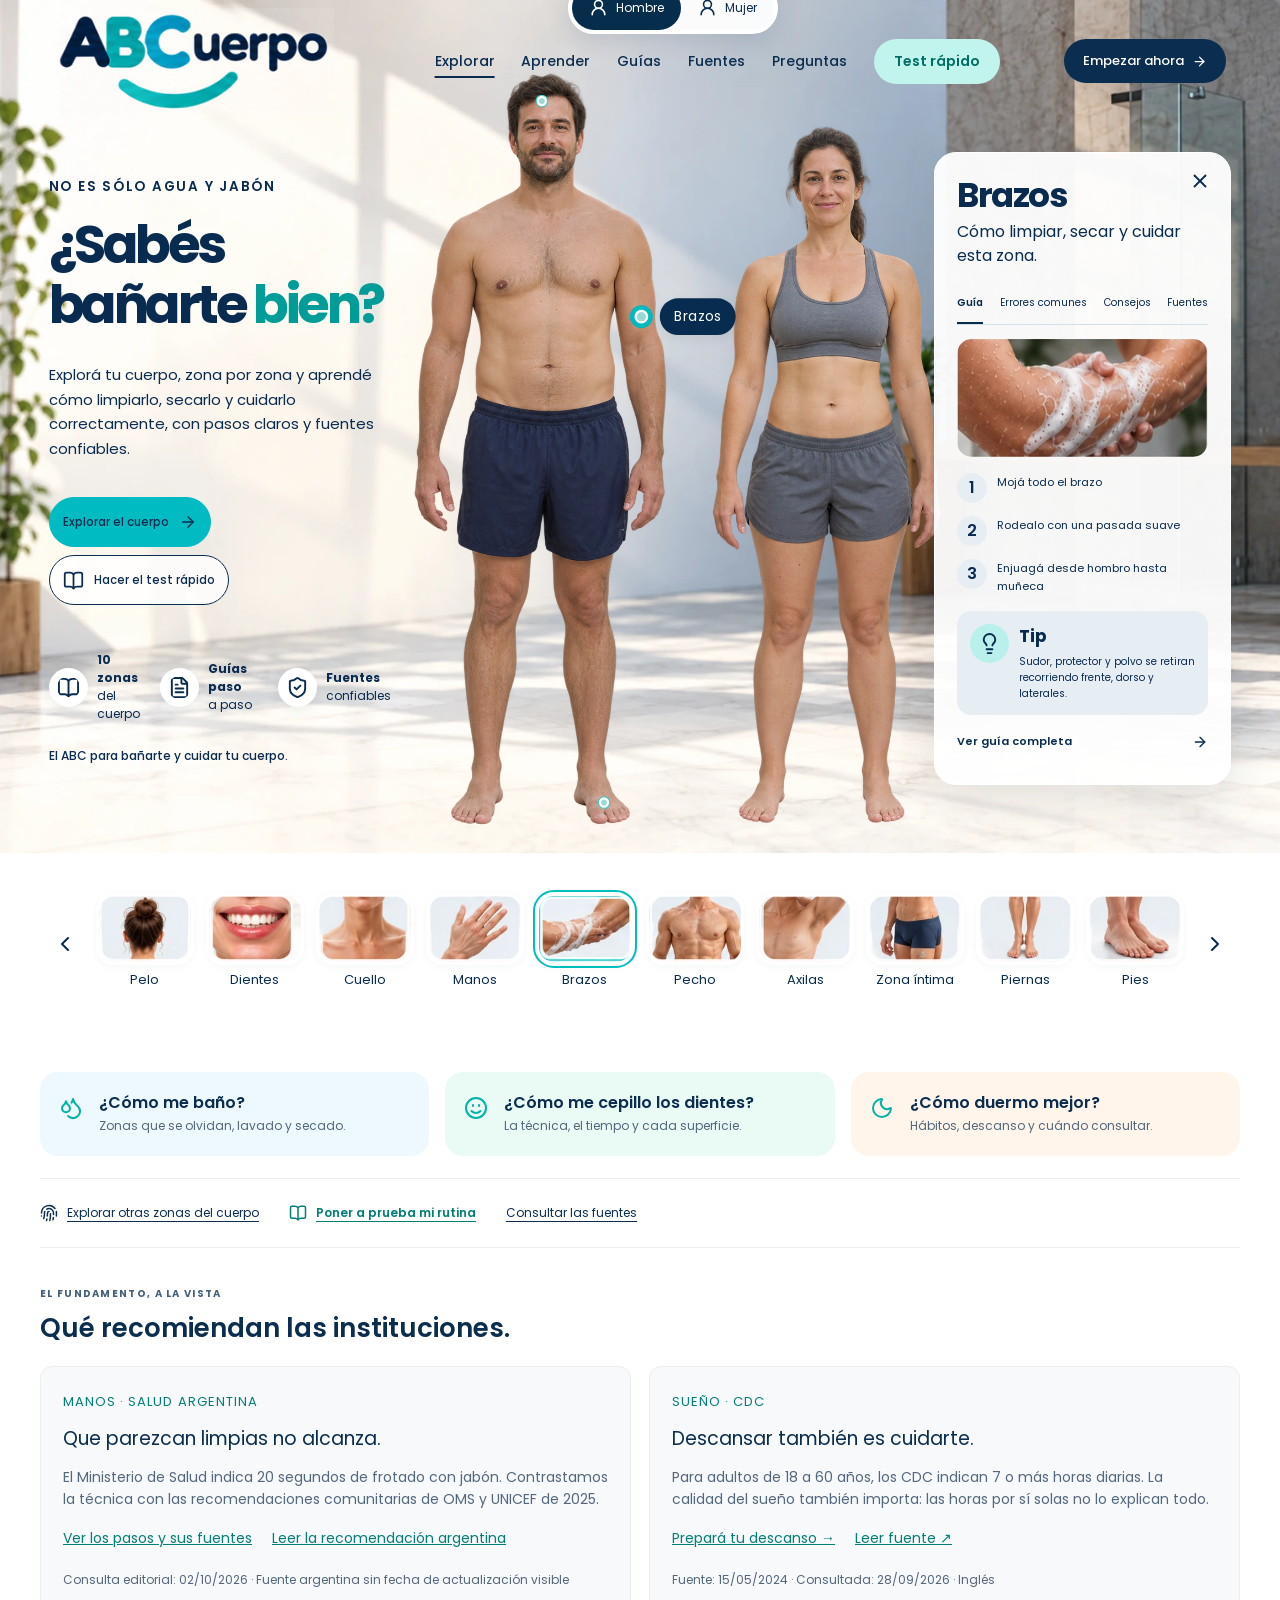
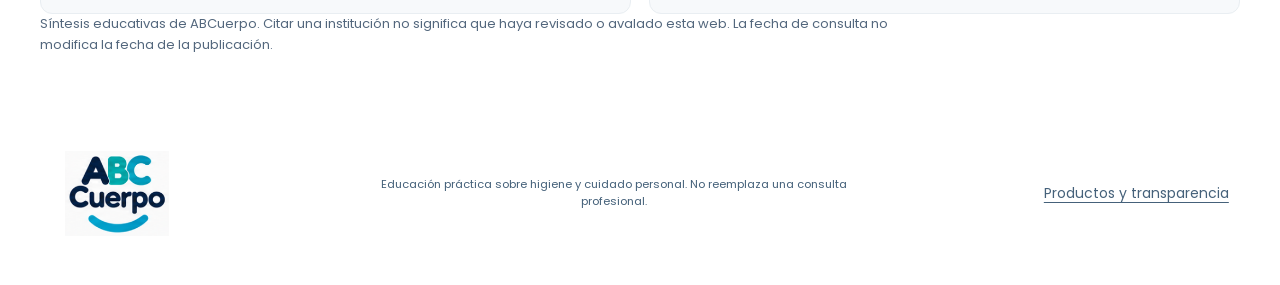
==== commit cecb5ce9: "Publish approved composite couple with aligned hotspots" ====
--- a/index.html
+++ b/index.html
@@ -1,2 +1,2 @@
-<!DOCTYPE html><html lang="es"><head><meta charSet="utf-8"/><meta name="viewport" content="width=device-width, initial-scale=1"/><link rel="stylesheet" href="/_next/static/css/index.N5goQGP7.css" data-rsc-css-href="/_next/static/css/index.N5goQGP7.css" data-precedence="vite-rsc/importer-resources"/><link rel="modulepreload" fetchPriority="low" href="/_next/static/chunks/index-BRExc3aH.js"/><script src="/_next/static/chunks/rolldown-runtime-C60lm6uB.js" type="module" async=""></script><script src="/_next/static/chunks/framework-D_rUT4EX.js" type="module" async=""></script><link rel="modulepreload" href="/_next/static/chunks/layout-segment-context-C9BWVW3n.js" crossorigin=""/><link rel="modulepreload" href="/_next/static/chunks/page-BUgQh36W.js" crossorigin=""/><link rel="modulepreload" href="/_next/static/chunks/demonstration-slot-BZBCIaZ1.js" crossorigin=""/><link rel="modulepreload" href="/_next/static/chunks/play-DFzAmRHS.js" crossorigin=""/><link rel="modulepreload" href="/_next/static/chunks/arrow-right-DaBKffwL.js" crossorigin=""/><link rel="modulepreload" href="/_next/static/chunks/rotate-ccw-B3SAtUeJ.js" crossorigin=""/><title>ABCuerpo — El ABC para bañarte y cuidar tu cuerpo</title><meta name="description" content="Explorá tu cuerpo y aprendé higiene personal con técnica, demostraciones y respuestas directas."/><meta name="robots" content="noindex, nofollow"/><meta property="og:title" content="ABCuerpo — El ABC para bañarte y cuidar tu cuerpo"/><meta property="og:description" content="Explorá tu cuerpo y aprendé higiene personal con técnica, demostraciones y respuestas directas."/><meta property="og:url" content="https://manual-del-cuerpo.nacho14-87.chatgpt.site"/><meta property="og:site_name" content="ABCuerpo"/><meta property="og:type" content="website"/><meta property="og:locale" content="es_AR"/><meta property="og:image" content="https://manual-del-cuerpo.nacho14-87.chatgpt.site/cover-video-poster.webp"/><meta property="og:image:width" content="1280"/><meta property="og:image:height" content="720"/><meta property="og:image:alt" content="Una persona enjuagándose las manos bajo el agua."/><meta name="twitter:card" content="summary_large_image"/><meta name="twitter:title" content="ABCuerpo — El ABC para bañarte y cuidar tu cuerpo"/><meta name="twitter:description" content="Explorá tu cuerpo y aprendé higiene personal con técnica, demostraciones y respuestas directas."/><meta name="twitter:image" content="https://manual-del-cuerpo.nacho14-87.chatgpt.site/cover-video-poster.webp"/><meta name="twitter:image:width" content="1280"/><meta name="twitter:image:height" content="720"/><meta name="twitter:image:alt" content="Una persona enjuagándose las manos bajo el agua."/><link rel="shortcut icon" href="/identity/logo-reduced.svg"/><link rel="icon" href="/identity/logo-reduced.svg"/><link rel="canonical" href="https://manual-del-cuerpo.nacho14-87.chatgpt.site"/><script>Object.assign(((self[Symbol.for("vinext.navigationRuntime")]??={bootstrap:{routeManifest:null},functions:{}}).bootstrap.rsc??={rsc:[]}),{params:{},nav:{"pathname":"/","searchParams":[]}})</script><link rel="modulepreload" href="/_next/static/chunks/index-BRExc3aH.js" />
-</head><body class="antialiased"><main class="section-site" data-screen="inicio"><header class="site-header"><a class="brand" href="#inicio" aria-label="ABCuerpo, inicio"><img class="abc-logo" src="/identity/logo-horizontal-transparent.svg" alt="ABCuerpo" width="337" height="128"/></a><nav id="main-navigation" class="nav" aria-label="Principal"><a href="#explorar">Explorar</a><a href="#datos-cuidados">Aprender</a><a href="#guias">Guías</a><a href="#fuentes">Fuentes</a><a href="#preguntas">Preguntas</a><a href="#test">Test rápido</a></nav><a class="header-cta" href="#modulos">Empezar ahora <svg xmlns="http://www.w3.org/2000/svg" width="15" height="15" viewBox="0 0 24 24" fill="none" stroke="currentColor" stroke-width="2" stroke-linecap="round" stroke-linejoin="round" class="lucide lucide-arrow-right" aria-hidden="true"><path d="M5 12h14"></path><path d="m12 5 7 7-7 7"></path></svg></a><button id="main-menu-toggle" aria-controls="main-navigation" class="menu-button" aria-expanded="false" aria-label="Abrir menú"><svg xmlns="http://www.w3.org/2000/svg" width="22" height="22" viewBox="0 0 24 24" fill="none" stroke="currentColor" stroke-width="2" stroke-linecap="round" stroke-linejoin="round" class="lucide lucide-menu" aria-hidden="true"><path d="M4 5h16"></path><path d="M4 12h16"></path><path d="M4 19h16"></path></svg></button></header><div id="inicio"><section class="hf" aria-label="Bienvenida a ABCuerpo"><div class="hf-grid"><div class="hf-copy"><p class="hf-eyebrow">NO ES SÓLO AGUA Y JABÓN</p><h1>¿Sabés<br/><span>bañarte <em>bien?</em></span></h1><p class="hf-intro">Explorá tu cuerpo, zona por zona y aprendé cómo limpiarlo, secarlo y cuidarlo correctamente, con pasos claros y fuentes confiables.</p><div class="hf-actions"><button>Explorar el cuerpo <svg xmlns="http://www.w3.org/2000/svg" width="18" height="18" viewBox="0 0 24 24" fill="none" stroke="currentColor" stroke-width="2" stroke-linecap="round" stroke-linejoin="round" class="lucide lucide-arrow-right" aria-hidden="true"><path d="M5 12h14"></path><path d="m12 5 7 7-7 7"></path></svg></button><a href="#test"><svg xmlns="http://www.w3.org/2000/svg" width="21" height="21" viewBox="0 0 24 24" fill="none" stroke="currentColor" stroke-width="2" stroke-linecap="round" stroke-linejoin="round" class="lucide lucide-book-open" aria-hidden="true"><path d="M12 5v16"></path><path d="M20.001 19A2 2 0 0022 17V5a2 2 0 00-1.999-2L16 3.002A5 5 0 0012 5a5 5 0 00-4-2H4a2 2 0 00-2 2v12a2 2 0 001.999 2H8a5 5 0 014 2 5 5 0 014-2z"></path></svg>Hacer el test rápido</a></div><div class="hf-benefits"><span><svg xmlns="http://www.w3.org/2000/svg" width="24" height="24" viewBox="0 0 24 24" fill="none" stroke="currentColor" stroke-width="2" stroke-linecap="round" stroke-linejoin="round" class="lucide lucide-book-open" aria-hidden="true"><path d="M12 5v16"></path><path d="M20.001 19A2 2 0 0022 17V5a2 2 0 00-1.999-2L16 3.002A5 5 0 0012 5a5 5 0 00-4-2H4a2 2 0 00-2 2v12a2 2 0 001.999 2H8a5 5 0 014 2 5 5 0 014-2z"></path></svg><span><b>10 zonas</b>del cuerpo</span></span><span><svg xmlns="http://www.w3.org/2000/svg" width="24" height="24" viewBox="0 0 24 24" fill="none" stroke="currentColor" stroke-width="2" stroke-linecap="round" stroke-linejoin="round" class="lucide lucide-file-text" aria-hidden="true"><path d="M6 22a2 2 0 0 1-2-2V4a2 2 0 0 1 2-2h8a2.4 2.4 0 0 1 1.704.706l3.588 3.588A2.4 2.4 0 0 1 20 8v12a2 2 0 0 1-2 2z"></path><path d="M14 2v5a1 1 0 0 0 1 1h5"></path><path d="M10 9H8"></path><path d="M16 13H8"></path><path d="M16 17H8"></path></svg><span><b>Guías paso</b>a paso</span></span><span><svg xmlns="http://www.w3.org/2000/svg" width="24" height="24" viewBox="0 0 24 24" fill="none" stroke="currentColor" stroke-width="2" stroke-linecap="round" stroke-linejoin="round" class="lucide lucide-shield-check" aria-hidden="true"><path d="M20 13c0 5-3.5 7.5-7.66 8.95a1 1 0 0 1-.67-.01C7.5 20.5 4 18 4 13V6a1 1 0 0 1 1-1c2 0 4.5-1.2 6.24-2.72a1.17 1.17 0 0 1 1.52 0C14.51 3.81 17 5 19 5a1 1 0 0 1 1 1z"></path><path d="m9 12 2 2 4-4"></path></svg><span><b>Fuentes</b>confiables</span></span></div><p class="hf-claim">El ABC para bañarte y cuidar tu cuerpo.</p></div><div class="hf-explorer" id="home-cuerpo"><div class="hf-person" role="group" aria-label="Cuerpo a explorar"><button id="home-person-man" aria-pressed="true"><svg xmlns="http://www.w3.org/2000/svg" width="19" height="19" viewBox="0 0 24 24" fill="none" stroke="currentColor" stroke-width="2" stroke-linecap="round" stroke-linejoin="round" class="lucide lucide-user-round" aria-hidden="true"><circle cx="12" cy="8" r="5"></circle><path d="M20 21a8 8 0 0 0-16 0"></path></svg>Hombre</button><button aria-pressed="false"><svg xmlns="http://www.w3.org/2000/svg" width="19" height="19" viewBox="0 0 24 24" fill="none" stroke="currentColor" stroke-width="2" stroke-linecap="round" stroke-linejoin="round" class="lucide lucide-user-round" aria-hidden="true"><circle cx="12" cy="8" r="5"></circle><path d="M20 21a8 8 0 0 0-16 0"></path></svg>Mujer</button></div><div class="hf-body-window"><div class="hf-figures hf-couple-frame" data-person="man"><img width="1055" height="1268" decoding="async" class="hf-couple-final" src="/identity/home/couple-front-final.png" alt="Hombre y mujer de ABCuerpo. Elegí una zona para conocer sus cuidados."/><button data-zone="pelo" style="left:26%;top:6%" class="hf-hotspot " aria-label="Explorar Pelo" aria-pressed="false"><i></i><span>Pelo</span></button><button data-zone="brazos" style="left:44.3%;top:36%" class="hf-hotspot " aria-label="Explorar Brazos" aria-pressed="true"><i></i><span>Brazos</span></button><button data-zone="pies" style="left:39.2%;top:94.7%" class="hf-hotspot " aria-label="Explorar Pies" aria-pressed="false"><i></i><span>Pies</span></button></div></div><div class="hf-mobile-body"><img width="548" height="1224" decoding="async" src="/identity/home/man-front-final.png" alt="Hombre de cuerpo completo. Elegí una zona para conocer sus cuidados."/><button data-mobile-zone="pelo" style="left:51%;top:5%" class="hf-hotspot " aria-label="Explorar Pelo" aria-pressed="false"><i></i><span>Pelo</span></button><button data-mobile-zone="boca" style="left:60%;top:12%" class="hf-hotspot " aria-label="Explorar Dientes" aria-pressed="false"><i></i><span>Dientes</span></button><button data-mobile-zone="cuello" style="left:49%;top:20%" class="hf-hotspot " aria-label="Explorar Cuello" aria-pressed="false"><i></i><span>Cuello</span></button><button data-mobile-zone="manos" style="left:10%;top:58%" class="hf-hotspot " aria-label="Explorar Manos" aria-pressed="false"><i></i><span>Manos</span></button><button data-mobile-zone="brazos" style="left:86%;top:36%" class="hf-hotspot hf-label-left" aria-label="Explorar Brazos" aria-pressed="true"><i></i><span>Brazos</span></button><button data-mobile-zone="pecho-pliegues" style="left:41%;top:29%" class="hf-hotspot " aria-label="Explorar Pecho" aria-pressed="false"><i></i><span>Pecho</span></button><button data-mobile-zone="axilas" style="left:76%;top:28%" class="hf-hotspot hf-label-left" aria-label="Explorar Axilas" aria-pressed="false"><i></i><span>Axilas</span></button><button data-mobile-zone="intima" style="left:52%;top:53%" class="hf-hotspot " aria-label="Explorar Zona íntima" aria-pressed="false"><i></i><span>Zona íntima</span></button><button data-mobile-zone="pantorrillas" style="left:72%;top:80%" class="hf-hotspot hf-label-left" aria-label="Explorar Piernas" aria-pressed="false"><i></i><span>Piernas</span></button><button data-mobile-zone="pies" style="left:81%;top:96%" class="hf-hotspot hf-label-left" aria-label="Explorar Pies" aria-pressed="false"><i></i><span>Pies</span></button></div></div><aside class="hf-card " aria-label="Cuidado de Brazos"><button class="hf-close" aria-label="Cerrar ficha"><svg xmlns="http://www.w3.org/2000/svg" width="22" height="22" viewBox="0 0 24 24" fill="none" stroke="currentColor" stroke-width="2" stroke-linecap="round" stroke-linejoin="round" class="lucide lucide-x" aria-hidden="true"><path d="M18 6 6 18"></path><path d="m6 6 12 12"></path></svg></button><h2>Brazos</h2><p class="hf-subtitle">Cómo limpiar, secar y cuidar esta zona.</p><div class="hf-tabs" role="tablist" aria-label="Información de la zona"><button role="tab" id="hf-tab-0" aria-controls="hf-panel" aria-selected="true" tabindex="0">Guía</button><button role="tab" id="hf-tab-1" aria-controls="hf-panel" aria-selected="false" tabindex="-1">Errores comunes</button><button role="tab" id="hf-tab-2" aria-controls="hf-panel" aria-selected="false" tabindex="-1">Consejos</button><button role="tab" id="hf-tab-3" aria-controls="hf-panel" aria-selected="false" tabindex="-1">Fuentes</button></div><div id="hf-panel" role="tabpanel" aria-labelledby="hf-tab-0" tabindex="0" class="hf-panel"><div class="hf-guide-image hf-guide-brazos" role="img" aria-label="Referencia visual de Brazos"></div><ol><li><span>Mojá todo el brazo</span></li><li><span>Rodealo con una pasada suave</span></li><li><span>Enjuagá desde hombro hasta muñeca</span></li></ol><div class="hf-tip"><svg xmlns="http://www.w3.org/2000/svg" width="23" height="23" viewBox="0 0 24 24" fill="none" stroke="currentColor" stroke-width="2" stroke-linecap="round" stroke-linejoin="round" class="lucide lucide-lightbulb" aria-hidden="true"><path d="M15 14c.2-1 .7-1.7 1.5-2.5 1-.9 1.5-2.2 1.5-3.5A6 6 0 0 0 6 8c0 1 .2 2.2 1.5 3.5.7.7 1.3 1.5 1.5 2.5"></path><path d="M9 18h6"></path><path d="M10 22h4"></path></svg><div><strong>Tip</strong><p>Sudor, protector y polvo se retiran recorriendo frente, dorso y laterales.</p></div></div></div><a class="hf-full-guide" href="#zona-brazos">Ver guía completa <svg xmlns="http://www.w3.org/2000/svg" width="16" height="16" viewBox="0 0 24 24" fill="none" stroke="currentColor" stroke-width="2" stroke-linecap="round" stroke-linejoin="round" class="lucide lucide-arrow-right" aria-hidden="true"><path d="M5 12h14"></path><path d="m12 5 7 7-7 7"></path></svg></a></aside></div><nav class="hf-carousel" aria-label="Zonas del cuerpo"><button aria-label="Zonas anteriores"><svg xmlns="http://www.w3.org/2000/svg" width="24" height="24" viewBox="0 0 24 24" fill="none" stroke="currentColor" stroke-width="2" stroke-linecap="round" stroke-linejoin="round" class="lucide lucide-chevron-left" aria-hidden="true"><path d="m15 18-6-6 6-6"></path></svg></button><div class="hf-zone-track"><button aria-pressed="false"><span class="hf-zone-art" style="background-position:4.545454545454546% 91.39784946236558%"></span><span>Pelo</span></button><button aria-pressed="false"><span class="hf-zone-art" style="background-position:14.559659090909092% 91.39784946236558%"></span><span>Dientes</span></button><button aria-pressed="false"><span class="hf-zone-art" style="background-position:24.076704545454543% 91.39784946236558%"></span><span>Cuello</span></button><button aria-pressed="false"><span class="hf-zone-art" style="background-position:34.090909090909086% 91.39784946236558%"></span><span>Manos</span></button><button aria-pressed="true"><span class="hf-zone-art" style="background-position:44.247159090909086% 91.39784946236558%"></span><span>Brazos</span></button><button aria-pressed="false"><span class="hf-zone-art" style="background-position:54.40340909090909% 91.39784946236558%"></span><span>Pecho</span></button><button aria-pressed="false"><span class="hf-zone-art" style="background-position:64.77272727272727% 91.39784946236558%"></span><span>Axilas</span></button><button aria-pressed="false"><span class="hf-zone-art" style="background-position:75% 91.39784946236558%"></span><span>Zona íntima</span></button><button aria-pressed="false"><span class="hf-zone-art" style="background-position:85.15625% 91.39784946236558%"></span><span>Piernas</span></button><button aria-pressed="false"><span class="hf-zone-art" style="background-position:95.45454545454545% 91.39784946236558%"></span><span>Pies</span></button></div><button aria-label="Zonas siguientes"><svg xmlns="http://www.w3.org/2000/svg" width="24" height="24" viewBox="0 0 24 24" fill="none" stroke="currentColor" stroke-width="2" stroke-linecap="round" stroke-linejoin="round" class="lucide lucide-chevron-right" aria-hidden="true"><path d="m9 18 6-6-6-6"></path></svg></button></nav></section><section class="front-door home-following" aria-label="Seguí aprendiendo con ABCuerpo"><nav class="care-questions" aria-label="Elegí qué querés aprender"><a href="#ducha-guiada"><svg xmlns="http://www.w3.org/2000/svg" width="24" height="24" viewBox="0 0 24 24" fill="none" stroke="currentColor" stroke-width="2" stroke-linecap="round" stroke-linejoin="round" class="lucide lucide-droplets" aria-hidden="true"><path d="M7 16.3c2.2 0 4-1.83 4-4.05 0-1.16-.57-2.26-1.71-3.19S7.29 6.75 7 5.3c-.29 1.45-1.14 2.84-2.29 3.76S3 11.1 3 12.25c0 2.22 1.8 4.05 4 4.05z"></path><path d="M12.56 6.6A10.97 10.97 0 0 0 14 3.02c.5 2.5 2 4.9 4 6.5s3 3.5 3 5.5a6.98 6.98 0 0 1-11.91 4.97"></path></svg><span><strong>¿Cómo me baño?</strong><small>Zonas que se olvidan, lavado y secado.</small></span></a><a href="#dientes-guia"><svg xmlns="http://www.w3.org/2000/svg" width="24" height="24" viewBox="0 0 24 24" fill="none" stroke="currentColor" stroke-width="2" stroke-linecap="round" stroke-linejoin="round" class="lucide lucide-face-slightly-smiling" aria-hidden="true"><path d="M15 10V9"></path><path d="M16.472 15a6 6 0 01-8.943 0"></path><path d="M9 10V9"></path><circle cx="12" cy="12" r="10"></circle></svg><span><strong>¿Cómo me cepillo los dientes?</strong><small>La técnica, el tiempo y cada superficie.</small></span></a><a href="#sueno-guia"><svg xmlns="http://www.w3.org/2000/svg" width="24" height="24" viewBox="0 0 24 24" fill="none" stroke="currentColor" stroke-width="2" stroke-linecap="round" stroke-linejoin="round" class="lucide lucide-moon" aria-hidden="true"><path d="M20.985 12.486a9 9 0 1 1-9.473-9.472c.405-.022.617.46.402.803a6 6 0 0 0 8.268 8.268c.344-.215.825-.004.803.401"></path></svg><span><strong>¿Cómo duermo mejor?</strong><small>Hábitos, descanso y cuándo consultar.</small></span></a></nav><nav class="entry-secondary" aria-label="Otras formas de descubrir"><a href="#explorar"><svg xmlns="http://www.w3.org/2000/svg" width="24" height="24" viewBox="0 0 24 24" fill="none" stroke="currentColor" stroke-width="2" stroke-linecap="round" stroke-linejoin="round" class="lucide lucide-fingerprint-pattern" aria-hidden="true"><path d="M12 10a2 2 0 0 0-2 2c0 1.02-.1 2.51-.26 4"></path><path d="M14 13.12c0 2.38 0 6.38-1 8.88"></path><path d="M17.29 21.02c.12-.6.43-2.3.5-3.02"></path><path d="M2 12a10 10 0 0 1 18-6"></path><path d="M2 16h.01"></path><path d="M21.8 16c.2-2 .131-5.354 0-6"></path><path d="M5 19.5C5.5 18 6 15 6 12a6 6 0 0 1 .34-2"></path><path d="M8.65 22c.21-.66.45-1.32.57-2"></path><path d="M9 6.8a6 6 0 0 1 9 5.2v2"></path></svg>Explorar otras zonas del cuerpo</a><a href="#test"><svg xmlns="http://www.w3.org/2000/svg" width="24" height="24" viewBox="0 0 24 24" fill="none" stroke="currentColor" stroke-width="2" stroke-linecap="round" stroke-linejoin="round" class="lucide lucide-book-open" aria-hidden="true"><path d="M12 5v16"></path><path d="M20.001 19A2 2 0 0022 17V5a2 2 0 00-1.999-2L16 3.002A5 5 0 0012 5a5 5 0 00-4-2H4a2 2 0 00-2 2v12a2 2 0 001.999 2H8a5 5 0 014 2 5 5 0 014-2z"></path></svg>Poner a prueba mi rutina</a><a href="#fuentes">Consultar las fuentes</a></nav><section class="institution-sources compact" aria-label="Recomendaciones con fuente"><div class="sources-heading"><div><span class="eyebrow">EL FUNDAMENTO, A LA VISTA</span><h2>Qué recomiendan las instituciones.</h2></div></div><div class="institution-grid"><article><span class="institution-topic">MANOS · SALUD ARGENTINA</span><h3>Que parezcan limpias no alcanza.</h3><p>El Ministerio de Salud indica 20 segundos de frotado con jabón. Contrastamos la técnica con las recomendaciones comunitarias de OMS y UNICEF de 2025.</p><div class="institution-links"><a href="#manos-guia">Ver los pasos y sus fuentes</a><a href="https://www.argentina.gob.ar/salud/verano/lavadodemanos" target="_blank" rel="noreferrer">Leer la recomendación argentina</a></div><small>Consulta editorial: 02/10/2026 · Fuente argentina sin fecha de actualización visible</small></article><article><span class="institution-topic">SUEÑO · CDC</span><h3>Descansar también es cuidarte.</h3><p>Para adultos de 18 a 60 años, los CDC indican 7 o más horas diarias. La calidad del sueño también importa: las horas por sí solas no lo explican todo.</p><div class="institution-links"><a href="#sueno-guia">Prepará tu descanso →</a><a href="https://www.cdc.gov/sleep/about/index.html" target="_blank" rel="noreferrer">Leer fuente ↗</a></div><small>Fuente: 15/05/2024 · Consultada: 28/09/2026 · Inglés</small></article></div><p class="source-honesty">Síntesis educativas de ABCuerpo. Citar una institución no significa que haya revisado o avalado esta web. La fecha de consulta no modifica la fecha de la publicación.</p></section></section></div><div class="screen-content" hidden=""><section class="institution-sources " aria-label="Recomendaciones con fuente"><div class="sources-heading"><div><span class="eyebrow">EL FUNDAMENTO, A LA VISTA</span><h2>Qué recomiendan las instituciones.</h2></div><a href="#inicio">← Volver al inicio</a></div><div class="institution-grid"><article><span class="institution-topic">MANOS · SALUD ARGENTINA</span><h3>Que parezcan limpias no alcanza.</h3><p>El Ministerio de Salud indica 20 segundos de frotado con jabón. Contrastamos la técnica con las recomendaciones comunitarias de OMS y UNICEF de 2025.</p><div class="institution-links"><a href="#manos-guia">Ver los pasos y sus fuentes</a><a href="https://www.argentina.gob.ar/salud/verano/lavadodemanos" target="_blank" rel="noreferrer">Leer la recomendación argentina</a></div><small>Consulta editorial: 02/10/2026 · Fuente argentina sin fecha de actualización visible</small></article><article><span class="institution-topic">SUEÑO · CDC</span><h3>Descansar también es cuidarte.</h3><p>Para adultos de 18 a 60 años, los CDC indican 7 o más horas diarias. La calidad del sueño también importa: las horas por sí solas no lo explican todo.</p><div class="institution-links"><a href="#sueno-guia">Prepará tu descanso →</a><a href="https://www.cdc.gov/sleep/about/index.html" target="_blank" rel="noreferrer">Leer fuente ↗</a></div><small>Fuente: 15/05/2024 · Consultada: 28/09/2026 · Inglés</small></article></div><p class="source-honesty">Síntesis educativas de ABCuerpo. Citar una institución no significa que haya revisado o avalado esta web. La fecha de consulta no modifica la fecha de la publicación.</p><div class="more-evidence"><h3>Más cuidados con su fundamento</h3><a href="#unas-guia">Uñas · Corte de manos y pies</a><a href="#dientes-guia">Dientes · Asociación Dental Estadounidense →</a><a href="#oidos-guia">Oídos · Academia Estadounidense de Otorrinolaringología →</a><a href="#pies-guia">Pies · Academia Estadounidense de Dermatología →</a><a href="#zona-cara-nariz">Cara y cuello · Salud Argentina y AAD →</a><a href="#zona-brazos">Brazos y codos · Salud Argentina y AAD →</a><a href="#zona-pantorrillas">Piernas · Salud Argentina, AAD y NHS →</a><a href="#zona-hombros-espalda-alta">Espalda · Cuidados y adaptación del alcance →</a><a href="#zona-vulva">Higiene genital externa · Fuentes y alcance →</a><a href="#zona-gluteos">Glúteos y pliegue externo · Salud Argentina y NHS →</a><p>Encontrá la recomendación, su alcance y el enlace original dentro de cada guía. Revisión profesional de ABCuerpo pendiente.</p></div></section></div><section class="hero" id="explorar" hidden=""><div class="hero-copy"><span class="eyebrow"><span class="live-dot"></span> Tu cuerpo, bien explicado</span><h1>Tu cuerpo.<br/>Sin dudas.<br/>Sin vergüenza.</h1><p class="hero-lead">Hay cuidados que repetimos sin que nadie nos haya mostrado cómo. Descubrí qué cambia cuando los hacés bien, con datos, pasos claros y una zona a la vez.</p><div class="hero-actions"><a class="button primary" href="#datos-cuidados"><svg xmlns="http://www.w3.org/2000/svg" width="17" height="17" viewBox="0 0 24 24" fill="none" stroke="currentColor" stroke-width="2" stroke-linecap="round" stroke-linejoin="round" class="lucide lucide-droplets" aria-hidden="true"><path d="M7 16.3c2.2 0 4-1.83 4-4.05 0-1.16-.57-2.26-1.71-3.19S7.29 6.75 7 5.3c-.29 1.45-1.14 2.84-2.29 3.76S3 11.1 3 12.25c0 2.22 1.8 4.05 4 4.05z"></path><path d="M12.56 6.6A10.97 10.97 0 0 0 14 3.02c.5 2.5 2 4.9 4 6.5s3 3.5 3 5.5a6.98 6.98 0 0 1-11.91 4.97"></path></svg> Descubrí un cuidado</a><a class="button ghost" href="#explorar">Explorá el cuerpo <svg xmlns="http://www.w3.org/2000/svg" width="17" height="17" viewBox="0 0 24 24" fill="none" stroke="currentColor" stroke-width="2" stroke-linecap="round" stroke-linejoin="round" class="lucide lucide-arrow-down" aria-hidden="true"><path d="M12 5v14"></path><path d="m19 12-7 7-7-7"></path></svg></a><a class="hero-test-link" href="#test">¿Conocés la técnica? Probá el test →</a></div><div class="proof-strip"><div><b>27</b><span>zonas y rutinas activas</span></div><div><b>06</b><span>familias para recorrer</span></div><div><b>0%</b><span>vergüenza para preguntar</span></div></div></div><div class="body-stage explorer-3d-stage mobile-map-open" id="explorer-model" aria-label="Explorador visual del cuerpo"></div><aside class="discovery-card" aria-live="polite"><div class="discovery-top"><span>ELEGÍ UNA ZONA Y DESCUBRÍ</span><span class="time"><svg xmlns="http://www.w3.org/2000/svg" width="14" height="14" viewBox="0 0 24 24" fill="none" stroke="currentColor" stroke-width="2" stroke-linecap="round" stroke-linejoin="round" class="lucide lucide-clock3 lucide-clock-3" aria-hidden="true"><circle cx="12" cy="12" r="10"></circle><path d="M12 6v6h4"></path></svg> <!-- -->Guía por pasos</span></div><p class="zone-kicker">El shampoo va en la raíz</p><h2>¿Lavás el cuero cabelludo o frotás todo el largo?</h2><p>La frecuencia depende de grasa, textura, actividad y productos; no de ser hombre o mujer.</p><div class="risk-callout"><span>LO QUE PODÉS EVITAR</span><h3>Acumulación que irrita.</h3><p>La acumulación de grasa, sudor y productos puede dejar olor, picazón, escamas o irritación.</p></div><div class="reveal-list"><span><svg xmlns="http://www.w3.org/2000/svg" width="15" height="15" viewBox="0 0 24 24" fill="none" stroke="currentColor" stroke-width="2" stroke-linecap="round" stroke-linejoin="round" class="lucide lucide-check" aria-hidden="true"><path d="M20 6 9 17l-5-5"></path></svg> Paso a paso</span><span><svg xmlns="http://www.w3.org/2000/svg" width="15" height="15" viewBox="0 0 24 24" fill="none" stroke="currentColor" stroke-width="2" stroke-linecap="round" stroke-linejoin="round" class="lucide lucide-check" aria-hidden="true"><path d="M20 6 9 17l-5-5"></path></svg> Cuidados</span><span><svg xmlns="http://www.w3.org/2000/svg" width="15" height="15" viewBox="0 0 24 24" fill="none" stroke="currentColor" stroke-width="2" stroke-linecap="round" stroke-linejoin="round" class="lucide lucide-check" aria-hidden="true"><path d="M20 6 9 17l-5-5"></path></svg> Error típico</span></div><a class="discovery-button" href="#zona-pelo">Ver paso a paso: <!-- -->Pelo y cuero cabelludo</a><div class="zone-shortcuts" aria-label="Cambiar zona de la ficha"><button aria-pressed="true">Pelo y cuero cabelludo</button><button aria-pressed="false">Cara y nariz</button><button aria-pressed="false">Oídos</button><button aria-pressed="false">Cuello y nuca</button><button aria-pressed="false">Boca y dientes</button></div></aside><div class="zone-dock" aria-label="Índice completo de zonas"><div class="mobile-zone-picker"><label>Parte del cuerpo<select><option value="cabeza" selected="">Cabeza</option><option value="tronco">Tronco</option><option value="brazos">Brazos</option><option value="piernas">Piernas</option><option value="intimo">Íntimo</option><option value="rutinas">Rutinas</option></select></label><label>Zona para explorar<select><option value="pelo" selected="">Pelo y cuero cabelludo</option><option value="cara-nariz">Cara y nariz</option><option value="orejas">Oídos</option><option value="cuello">Cuello y nuca</option><option value="boca">Boca y dientes</option></select></label><a href="#zona-pelo">Ver paso a paso: <!-- -->Pelo y cuero cabelludo</a><button class="mobile-map-toggle" aria-expanded="true" aria-controls="explorer-model">Ocultar mapa corporal</button></div><div class="zone-groups" role="group" aria-label="Familias del cuerpo"><button aria-pressed="true" class="active"><span>Cabeza</span><small>5</small></button><button aria-pressed="false" class=""><span>Tronco</span><small>6</small></button><button aria-pressed="false" class=""><span>Brazos</span><small>5</small></button><button aria-pressed="false" class=""><span>Piernas</span><small>6</small></button><button aria-pressed="false" class=""><span>Íntimo</span><small>2</small></button><button aria-pressed="false" class=""><span>Rutinas</span><small>3</small></button></div><div class="zone-choices"><p>Pelo, cara, nariz, oídos, cuello y boca</p><div><button aria-pressed="true" class="active">Pelo y cuero cabelludo<svg xmlns="http://www.w3.org/2000/svg" width="14" height="14" viewBox="0 0 24 24" fill="none" stroke="currentColor" stroke-width="2" stroke-linecap="round" stroke-linejoin="round" class="lucide lucide-chevron-right" aria-hidden="true"><path d="m9 18 6-6-6-6"></path></svg></button><button aria-pressed="false" class="">Cara y nariz<svg xmlns="http://www.w3.org/2000/svg" width="14" height="14" viewBox="0 0 24 24" fill="none" stroke="currentColor" stroke-width="2" stroke-linecap="round" stroke-linejoin="round" class="lucide lucide-chevron-right" aria-hidden="true"><path d="m9 18 6-6-6-6"></path></svg></button><button aria-pressed="false" class="">Oídos<svg xmlns="http://www.w3.org/2000/svg" width="14" height="14" viewBox="0 0 24 24" fill="none" stroke="currentColor" stroke-width="2" stroke-linecap="round" stroke-linejoin="round" class="lucide lucide-chevron-right" aria-hidden="true"><path d="m9 18 6-6-6-6"></path></svg></button><button aria-pressed="false" class="">Cuello y nuca<svg xmlns="http://www.w3.org/2000/svg" width="14" height="14" viewBox="0 0 24 24" fill="none" stroke="currentColor" stroke-width="2" stroke-linecap="round" stroke-linejoin="round" class="lucide lucide-chevron-right" aria-hidden="true"><path d="m9 18 6-6-6-6"></path></svg></button><button aria-pressed="false" class="">Boca y dientes<svg xmlns="http://www.w3.org/2000/svg" width="14" height="14" viewBox="0 0 24 24" fill="none" stroke="currentColor" stroke-width="2" stroke-linecap="round" stroke-linejoin="round" class="lucide lucide-chevron-right" aria-hidden="true"><path d="m9 18 6-6-6-6"></path></svg></button></div></div></div></section><div hidden="" class="screen-content"><section class="care-insights" id="datos-cuidados"><div class="care-heading"><div><span class="eyebrow">Entendé por qué · aprendé cómo</span><h2>Pequeños cuidados.<br/>Razones concretas.</h2></div><p>No necesitás admitir que lo hacías mal. Elegí una zona y descubrí un detalle que podés mejorar hoy.</p></div><nav class="care-selector" aria-label="Elegir guía de cuidado"><button aria-pressed="true">Manos</button><button aria-pressed="false">Dientes</button><button aria-pressed="false">Pies</button><button aria-pressed="false">Oídos</button></nav><div class="care-grid" aria-live="polite"><article class="care-evidence"><span class="care-category">DATO CON CONTEXTO</span><strong class="care-metric">23–40%</strong><h3>menos personas con diarrea</h3><p class="care-context">Reducción informada por CDC para intervenciones comunitarias de educación sobre lavado de manos. No es tu probabilidad individual ni el efecto de un solo lavado.</p><div class="care-outcomes"><p><b>Si se descuida</b>Los microorganismos pueden pasar de las manos a la comida, la cara y otras personas.</p><p><b>Qué aporta cuidarlo</b>Lavar con jabón ayuda a interrumpir esa transmisión. CDC también informa una reducción de 16–21% en enfermedades respiratorias en la población general con educación sobre lavado de manos.</p></div><a href="https://www.cdc.gov/clean-hands/data-research/facts-stats/index.html" target="_blank" rel="noreferrer">CDC · evidencia sobre lavado de manos · 2024<!-- --> ↗</a><small>Fuentes consultadas: 24/09/2026.</small></article><article class="care-technique"><span class="care-category">LA TÉCNICA · <!-- -->MANOS</span><h3>El cuidado también llega a quienes tocás.</h3><nav class="care-steps" aria-label="Pasos: Manos"><button aria-label="Paso 1" aria-current="step">1</button><button aria-label="Paso 2">2</button><button aria-label="Paso 3">3</button><button aria-label="Paso 4">4</button></nav><div class="care-step"><small>PASO <!-- -->1<!-- --> DE <!-- -->4</small><p>Mojá las manos con agua corriente y aplicá jabón.</p></div><div class="care-controls"><button disabled="">Anterior</button><button>Siguiente paso<!-- --> →</button></div><div class="care-product"><b>Con qué</b><p>Agua y jabón común. Lo importante es cubrir toda la mano.</p></div><p class="care-note">Recordalo antes de preparar o comer alimentos y después de ir al baño. El tiempo indicado es de fricción, no de todo el recorrido.</p><a href="https://www.cdc.gov/clean-hands/about/index.html" target="_blank" rel="noreferrer">CDC · cómo lavarse<!-- --> ↗</a></article></div></section></div><div hidden="" class="screen-content"><a class="section-back" href="#guias">← Todas las guías</a><nav class="module-tabs" id="modulos" aria-label="Módulos principales"><button class="active" aria-pressed="true"><small>01</small><span>Ducha completa</span></button><button class="" aria-pressed="false"><small>02</small><span>Pelo y cuero cabelludo</span></button><button class="" aria-pressed="false"><small>03</small><span>Cara, boca y oídos</span></button><button class="" aria-pressed="false"><small>04</small><span>Torso, espalda y brazos</span></button></nav><section class="guided-shower" id="ducha-guiada"><div class="guided-intro"><div><span class="eyebrow"><span class="live-dot"></span> Módulo 01 · Abierto</span><h2>Tu ducha completa,<br/>sin adivinar.</h2><p>Ocho pasos cortos, decisiones simples y un recorrido que llega de la cabeza a los pies. Tocá cada etapa y usala dentro del baño.</p></div><div class="guided-context" aria-label="Personalizar la guía"><div class="context-group"><small>HOY VENGO DE</small><div class="choice-pills"><button class="active">Día normal</button><button class="">Deporte</button><button class="">Playa o pileta</button></div></div><div class="context-group"><small>MI PIEL ES</small><div class="choice-pills"><button class="active">Normal</button><button class="">Seca</button><button class="">Sensible</button></div></div></div></div><aside class="expert-note shower-tips" aria-label="Tiempo y temperatura de la ducha"><span class="eyebrow">ANTES DE ABRIR LA CANILLA</span><h3>Menos calor. Más cuidado.</h3><div class="hand-evidence-grid"><article><h4>Agua tibia</h4><p>Para piel seca, dermatología recomienda agua tibia en lugar de caliente. Las fuentes citadas no fijan una temperatura única en grados para todas las personas.</p></article><article><h4>5–10 minutos · Piel seca</h4><p>Es la duración que recomienda la Academia Estadounidense de Dermatología para ayudar a aliviar la sequedad. No es un tiempo obligatorio para todos ni una garantía de limpieza.</p></article><article><h4>Secá sin frotar fuerte</h4><p>Secá a toques. Si tu piel está seca, aplicá una hidratante sin perfume al salir, con la piel aún ligeramente húmeda. Secá bien los pliegues y entre los dedos.</p></article></div><details><summary>De dónde salen estos consejos</summary><p><strong>Argentina:</strong> el Ministerio de Salud, en su material para personas adultas y mayores, indica agua a temperatura agradable y secado cuidadoso de pliegues y espacios entre dedos.</p><a href="https://www.argentina.gob.ar/salud/personas-adultas-y-mayores/cuidados-generales" target="_blank" rel="noreferrer">Leer la fuente pública argentina</a><p><strong>Contraste internacional:</strong> la academia dermatológica estadounidense aporta la duración de 5–10 minutos y los cuidados específicos para piel seca. Es una recomendación con ese alcance, no una regla universal.</p><a href="https://www.aad.org/public/everyday-care/skin-care-basics/dry/dermatologists-tips-relieve-dry-skin" target="_blank" rel="noreferrer">Leer la recomendación sobre piel seca · Inglés</a><small>Consulta editorial: 02/10/2026. Síntesis educativa; no implica aval de las instituciones. Si la sequedad persiste o los productos arden, consultá con dermatología.</small></details></aside><div class="guided-shell"><figure class="guided-visual"><img src="/modulo-ducha-piernas.webp" width="1122" height="1402" loading="lazy" decoding="async" alt="Manos lavando suavemente una pantorrilla, un tobillo y un pie bajo el agua"/><figcaption><span>ZONA QUE MÁS SE SALTEA</span><h3>Que caiga agua no es lo mismo que lavar.</h3><p>Una pasada real por pantorrilla, tobillo, talón y dedos cambia el recorrido.</p></figcaption></figure><div class="guided-controller" aria-live="polite"><div class="guided-progress-head"><span>PASO <!-- -->1<!-- --> DE <!-- -->8</span><span><svg xmlns="http://www.w3.org/2000/svg" width="15" height="15" viewBox="0 0 24 24" fill="none" stroke="currentColor" stroke-width="2" stroke-linecap="round" stroke-linejoin="round" class="lucide lucide-clock3 lucide-clock-3" aria-hidden="true"><circle cx="12" cy="12" r="10"></circle><path d="M12 6v6h4"></path></svg> <!-- -->A tu ritmo</span></div><div class="guided-progress" aria-hidden="true"><span style="width:12.5%"></span></div><div class="step-rail" aria-label="Pasos de la ducha"><button class="active" aria-current="step" aria-label="Paso 1: Preparar"><b>01</b><span>Preparar</span></button><button class="" aria-label="Paso 2: Agua"><b>02</b><span>Agua</span></button><button class="" aria-label="Paso 3: Pelo"><b>03</b><span>Pelo</span></button><button class="" aria-label="Paso 4: Cabeza"><b>04</b><span>Cabeza</span></button><button class="" aria-label="Paso 5: Tronco"><b>05</b><span>Tronco</span></button><button class="" aria-label="Paso 6: Pliegues"><b>06</b><span>Pliegues</span></button><button class="" aria-label="Paso 7: Piernas"><b>07</b><span>Piernas</span></button><button class="" aria-label="Paso 8: Cerrar"><b>08</b><span>Cerrar</span></button></div><div class="guided-step-copy"><span class="guided-step-kicker">AHORA · <!-- -->PREPARAR</span><h3>Dejá todo listo antes de abrir el agua</h3><p>Una buena ducha empieza antes de mojarte. Evitás apuro, productos equivocados y salir a buscar la toalla chorreando por media casa.</p></div><ol class="guided-actions"><li><span>1</span><p>Prepará toalla limpia y ropa seca</p></li><li><span>2</span><p>Elegí limpiador, shampoo y acondicionador según necesidad</p></li><li><span>3</span><p>Retirá reloj, pulseras y objetos que retengan humedad</p></li></ol><div class="guided-adjustment"><div><small>AJUSTE PARA HOY</small><p>Priorizá zonas de olor, pliegues y cualquier residuo visible.</p></div><div><small>AJUSTE PARA TU PIEL</small><p>Usá la menor cantidad de producto que permita deslizar la mano y retirar residuos.</p></div></div><div class="guided-watch"><svg xmlns="http://www.w3.org/2000/svg" width="20" height="20" viewBox="0 0 24 24" fill="none" stroke="currentColor" stroke-width="2" stroke-linecap="round" stroke-linejoin="round" class="lucide lucide-circle-alert" aria-hidden="true"><circle cx="12" cy="12" r="10"></circle><line x1="12" x2="12" y1="8" y2="12"></line><line x1="12" x2="12.01" y1="16" y2="16"></line></svg><div><small>PRESTÁ ATENCIÓN</small><p>Mirá rápidamente la piel: heridas, irritación o algo nuevo no se refrega.</p></div></div><div class="guided-controls"><button class="guided-back" disabled=""><svg xmlns="http://www.w3.org/2000/svg" width="18" height="18" viewBox="0 0 24 24" fill="none" stroke="currentColor" stroke-width="2" stroke-linecap="round" stroke-linejoin="round" class="lucide lucide-chevron-left" aria-hidden="true"><path d="m15 18-6-6 6-6"></path></svg> Anterior</button><button class="guided-next">Siguiente paso</button></div></div></div><div class="guided-premium-preview"><div><span>ELEGÍ CON CRITERIO</span><h3>Primero la técnica. Después, el producto.</h3></div><ul><li><svg xmlns="http://www.w3.org/2000/svg" width="17" height="17" viewBox="0 0 24 24" fill="none" stroke="currentColor" stroke-width="2" stroke-linecap="round" stroke-linejoin="round" class="lucide lucide-check" aria-hidden="true"><path d="M20 6 9 17l-5-5"></path></svg> Aprendé qué necesitás para cada cuidado</li><li><svg xmlns="http://www.w3.org/2000/svg" width="17" height="17" viewBox="0 0 24 24" fill="none" stroke="currentColor" stroke-width="2" stroke-linecap="round" stroke-linejoin="round" class="lucide lucide-check" aria-hidden="true"><path d="M20 6 9 17l-5-5"></path></svg> Una marca no reemplaza una buena técnica</li><li><svg xmlns="http://www.w3.org/2000/svg" width="17" height="17" viewBox="0 0 24 24" fill="none" stroke="currentColor" stroke-width="2" stroke-linecap="round" stroke-linejoin="round" class="lucide lucide-check" aria-hidden="true"><path d="M20 6 9 17l-5-5"></path></svg> Publicidad identificada cuando la haya</li></ul><a class="button light" href="#datos-cuidados">Ver con qué cuidarte <svg xmlns="http://www.w3.org/2000/svg" width="17" height="17" viewBox="0 0 24 24" fill="none" stroke="currentColor" stroke-width="2" stroke-linecap="round" stroke-linejoin="round" class="lucide lucide-arrow-right" aria-hidden="true"><path d="M5 12h14"></path><path d="m12 5 7 7-7 7"></path></svg></a></div></section></div><section class="learning-paths" hidden=""><div class="section-heading split"><div><span class="eyebrow">Elegí por dónde entrar</span><h2>No es una enciclopedia.<br/>Es una escuela práctica.</h2></div><p>Entrá por una acción, una parte del cuerpo o una duda concreta. Cada recorrido termina en algo que podés hacer hoy.</p></div><div class="path-grid"><a href="#modulos" class="path-card featured"><div class="path-number">01</div><div class="path-icon"><svg xmlns="http://www.w3.org/2000/svg" width="29" height="29" viewBox="0 0 24 24" fill="none" stroke="currentColor" stroke-width="2" stroke-linecap="round" stroke-linejoin="round" class="lucide lucide-droplets" aria-hidden="true"><path d="M7 16.3c2.2 0 4-1.83 4-4.05 0-1.16-.57-2.26-1.71-3.19S7.29 6.75 7 5.3c-.29 1.45-1.14 2.84-2.29 3.76S3 11.1 3 12.25c0 2.22 1.8 4.05 4 4.05z"></path><path d="M12.56 6.6A10.97 10.97 0 0 0 14 3.02c.5 2.5 2 4.9 4 6.5s3 3.5 3 5.5a6.98 6.98 0 0 1-11.91 4.97"></path></svg></div><span>EMPEZÁ POR LO BÁSICO</span><h3>Aprendé a bañarte, paso a paso.</h3><p>Una guía visual de 7 minutos: orden, zonas, movimientos, producto y secado.</p><div class="path-action">Abrir primera guía <svg xmlns="http://www.w3.org/2000/svg" width="18" height="18" viewBox="0 0 24 24" fill="none" stroke="currentColor" stroke-width="2" stroke-linecap="round" stroke-linejoin="round" class="lucide lucide-arrow-right" aria-hidden="true"><path d="M5 12h14"></path><path d="m12 5 7 7-7 7"></path></svg></div></a><a href="#explorar" class="path-card coral"><div class="path-number">02</div><div class="path-icon"><svg xmlns="http://www.w3.org/2000/svg" width="29" height="29" viewBox="0 0 24 24" fill="none" stroke="currentColor" stroke-width="2" stroke-linecap="round" stroke-linejoin="round" class="lucide lucide-fingerprint-pattern" aria-hidden="true"><path d="M12 10a2 2 0 0 0-2 2c0 1.02-.1 2.51-.26 4"></path><path d="M14 13.12c0 2.38 0 6.38-1 8.88"></path><path d="M17.29 21.02c.12-.6.43-2.3.5-3.02"></path><path d="M2 12a10 10 0 0 1 18-6"></path><path d="M2 16h.01"></path><path d="M21.8 16c.2-2 .131-5.354 0-6"></path><path d="M5 19.5C5.5 18 6 15 6 12a6 6 0 0 1 .34-2"></path><path d="M8.65 22c.21-.66.45-1.32.57-2"></path><path d="M9 6.8a6 6 0 0 1 9 5.2v2"></path></svg></div><span>EXPLORÁ</span><h3>Elegí una zona del cuerpo.</h3><p>Acercate a pelo, nariz, orejas, espalda, muñecas, pantorrillas, tobillos y mucho más.</p><div class="path-action">Volver al cuerpo <svg xmlns="http://www.w3.org/2000/svg" width="18" height="18" viewBox="0 0 24 24" fill="none" stroke="currentColor" stroke-width="2" stroke-linecap="round" stroke-linejoin="round" class="lucide lucide-arrow-right" aria-hidden="true"><path d="M5 12h14"></path><path d="m12 5 7 7-7 7"></path></svg></div></a><a href="#preguntas" class="path-card acid"><div class="path-number">03</div><div class="path-icon"><svg xmlns="http://www.w3.org/2000/svg" width="29" height="29" viewBox="0 0 24 24" fill="none" stroke="currentColor" stroke-width="2" stroke-linecap="round" stroke-linejoin="round" class="lucide lucide-message-circle-question-mark" aria-hidden="true"><path d="M2.992 16.342a2 2 0 0 1 .094 1.167l-1.065 3.29a1 1 0 0 0 1.236 1.168l3.413-.998a2 2 0 0 1 1.099.092 10 10 0 1 0-4.777-4.719"></path><path d="M9.09 9a3 3 0 0 1 5.83 1c0 2-3 3-3 3"></path><path d="M12 17h.01"></path></svg></div><span>PREGUNTÁ SIN VERGÜENZA</span><h3>Resolvé eso que nunca preguntaste.</h3><p>Respuestas cortas, directas y sin convertir una ducha en una tesis.</p><div class="path-action">Ver preguntas <svg xmlns="http://www.w3.org/2000/svg" width="18" height="18" viewBox="0 0 24 24" fill="none" stroke="currentColor" stroke-width="2" stroke-linecap="round" stroke-linejoin="round" class="lucide lucide-arrow-right" aria-hidden="true"><path d="M5 12h14"></path><path d="m12 5 7 7-7 7"></path></svg></div></a></div></section><section class="micro-lesson screen-content" id="microleccion" hidden=""><div class="lesson-title"><nav class="lesson-route" aria-label="Recorrer zonas del cuerpo"><a class="section-back" href="#explorar">← Volver al mapa</a><label for="lesson-zone-select">Ir a otra zona<select id="lesson-zone-select"><optgroup label="Cabeza"><option value="pelo" selected="">Pelo y cuero cabelludo</option><option value="cara-nariz">Cara y nariz</option><option value="orejas">Oídos</option><option value="cuello">Cuello y nuca</option><option value="boca">Boca y dientes</option></optgroup><optgroup label="Tronco"><option value="hombros-espalda-alta">Hombros y espalda alta</option><option value="espalda-baja">Espalda baja</option><option value="pecho-pliegues">Pecho y pliegues</option><option value="axilas">Axilas</option><option value="ombligo">Abdomen y ombligo</option><option value="gluteos">Glúteos y pliegue</option></optgroup><optgroup label="Brazos"><option value="brazos">Brazos</option><option value="codos">Codos</option><option value="munecas">Muñecas y antebrazos</option><option value="manos">Manos y dedos</option><option value="unas">Uñas y cutículas</option></optgroup><optgroup label="Piernas"><option value="muslos-ingle">Muslos e ingles</option><option value="rodillas">Rodillas</option><option value="detras-rodillas">Detrás de las rodillas</option><option value="pantorrillas">Pantorrillas y tibias</option><option value="tobillos-talones">Tobillos y talones</option><option value="pies">Pies y dedos</option></optgroup><optgroup label="Íntimo"><option value="vulva">Vulva externa</option><option value="pene">Pene y escroto</option></optgroup><optgroup label="Rutinas"><option value="ducha-completa">Ducha completa</option><option value="depilacion">Depilación y afeitado</option><option value="secado">Secado e hidratación</option></optgroup></select></label></nav><span class="lesson-index">MICROLECCIÓN · <!-- -->01</span><h2>Pelo y cuero cabelludo</h2><p>La frecuencia depende de grasa, textura, actividad y productos; no de ser hombre o mujer.</p><div class="lesson-tabs" role="group" aria-label="Contenido de la microlección"><button aria-pressed="true" class="active">Cómo hacerlo</button><button aria-pressed="false" class="">Con qué</button><button aria-pressed="false" class="">Qué evitar</button></div></div><div class="lesson-display"><div class="instruction-stack"><article><span>1</span><div><small>PASO <!-- -->01</small><h3>Mojá por completo el cuero cabelludo</h3></div></article><article><span>2</span><div><small>PASO <!-- -->02</small><h3>Masajeá shampoo con las yemas, no con las uñas</h3></div></article><article><span>3</span><div><small>PASO <!-- -->03</small><h3>Enjuagá y acondicioná según tu tipo de pelo</h3></div></article></div><figure class="demo-card" aria-label="Ver el movimiento"><span class="prototype-tag">DEMOSTRACIÓN ANIMADA PENDIENTE</span><figcaption><h3>Ver el movimiento</h3><p>Mientras preparamos la demostración, seguí el paso a paso escrito de esta guía.</p></figcaption></figure></div><nav class="lesson-continue" aria-label="Seguir explorando después de esta guía"><div><span class="eyebrow">Seguí explorando</span><h3>Una zona lleva a otra.</h3></div><div class="lesson-related"><a href="#zona-cara-nariz">Cara y nariz<svg xmlns="http://www.w3.org/2000/svg" width="16" height="16" viewBox="0 0 24 24" fill="none" stroke="currentColor" stroke-width="2" stroke-linecap="round" stroke-linejoin="round" class="lucide lucide-arrow-right" aria-hidden="true"><path d="M5 12h14"></path><path d="m12 5 7 7-7 7"></path></svg></a><a href="#zona-orejas">Oídos<svg xmlns="http://www.w3.org/2000/svg" width="16" height="16" viewBox="0 0 24 24" fill="none" stroke="currentColor" stroke-width="2" stroke-linecap="round" stroke-linejoin="round" class="lucide lucide-arrow-right" aria-hidden="true"><path d="M5 12h14"></path><path d="m12 5 7 7-7 7"></path></svg></a><a href="#zona-cuello">Cuello y nuca<svg xmlns="http://www.w3.org/2000/svg" width="16" height="16" viewBox="0 0 24 24" fill="none" stroke="currentColor" stroke-width="2" stroke-linecap="round" stroke-linejoin="round" class="lucide lucide-arrow-right" aria-hidden="true"><path d="M5 12h14"></path><path d="m12 5 7 7-7 7"></path></svg></a><a href="#zona-boca">Boca y dientes<svg xmlns="http://www.w3.org/2000/svg" width="16" height="16" viewBox="0 0 24 24" fill="none" stroke="currentColor" stroke-width="2" stroke-linecap="round" stroke-linejoin="round" class="lucide lucide-arrow-right" aria-hidden="true"><path d="M5 12h14"></path><path d="m12 5 7 7-7 7"></path></svg></a></div><div class="lesson-exits"><a href="#explorar">← Volver al cuerpo</a><a href="#test">Probar lo que sabés →</a></div></nav></section><section class="guide-library screen-content" id="guias" hidden=""><div class="section-heading split"><div><span class="eyebrow">Mapa de módulos</span><h2>Una habilidad por vez.</h2></div><p>Empezá por la ducha o elegí una duda concreta. Las fichas básicas tienen menos detalle; todas las guías siguen pendientes de revisión profesional.</p></div><a class="discovery-entry" href="#test"><span>PONETE A PRUEBA</span><strong>Lo hacés todos los días. ¿Cuánto hacés en automático?</strong><span>Entrá al test rápido</span></a><nav class="guide-filters hand-nav" aria-label="Filtrar guías"><button aria-pressed="true">En la ducha</button><button aria-pressed="false">Por zona</button><button aria-pressed="false">Otras rutinas</button><button aria-pressed="false">Todas</button></nav><p class="guide-count" role="status">3<!-- --> guías para explorar</p><div class="guide-list"><a class="guide-row ready" href="#ducha-guiada"><span class="guide-number">01</span><div><h3>Ducha completa</h3><p>¿Por dónde empezás y qué suele quedar afuera?</p></div><span class="guide-status">Recorrido guiado</span></a><a class="guide-row ready" href="#pelo-guia"><span class="guide-number">02</span><div><h3>Pelo y cuero cabelludo</h3><p>De las raíces al enjuague, paso a paso</p></div><span class="guide-status">Recorrido guiado</span></a><a class="guide-row ready" href="#secado-guia"><span class="guide-number">03</span><div><h3>Secado e hidratación</h3><p>Cerraste el agua. ¿Terminaste?</p></div><span class="guide-status">Guía con práctica</span></a></div><p><a href="#explorar">¿Buscás otra parte del cuerpo? Abrí el mapa.</a></p></section><div class="screen-content" hidden=""><section class="sleep-module"><a class="section-back" href="#guias">← Todas las guías</a><header class="sleep-intro"><div><span class="eyebrow">RUTINAS · SUEÑO Y DESCANSO</span><h1>Dormir también<br/>es cuidarte.</h1><p>El descanso se prepara durante el día. Empezá por un cambio posible, sin convertir la noche en un examen.</p></div><aside class="sleep-duration"><svg xmlns="http://www.w3.org/2000/svg" width="24" height="24" viewBox="0 0 24 24" fill="none" stroke="currentColor" stroke-width="2" stroke-linecap="round" stroke-linejoin="round" class="lucide lucide-moon" aria-hidden="true"><path d="M20.985 12.486a9 9 0 1 1-9.473-9.472c.405-.022.617.46.402.803a6 6 0 0 0 8.268 8.268c.344-.215.825-.004.803.401"></path></svg><strong>7 o más horas</strong><p>Por noche, de forma regular, para adultos de 18 a 60 años: recomendación del consenso de la <b>Academia Estadounidense de Medicina del Sueño y la Sociedad de Investigación del Sueño</b>.</p><small>Las necesidades varían. También importan la calidad y la regularidad.</small><a href="https://www.aasm.org/resources/pdf/adultsleepdurationconsensus.pdf" target="_blank" rel="noreferrer">Leer el consenso · 2015 · Inglés ↗</a><a href="https://www.cdc.gov/sleep/about/index.html" target="_blank" rel="noreferrer">También recogido por CDC · 15/05/2024 ↗</a></aside></header><div class="sleep-outcomes"><article><span>LO QUE PUEDE PASAR</span><h2>Menos descanso, menos atención.</h2><p>Dormir insuficientemente puede afectar la concentración, el ánimo y la velocidad de reacción.</p></article><article><span>LO QUE GANÁS AL CUIDARTE</span><h2>Más recursos para tu día.</h2><p>Un sueño de buena calidad favorece el aprendizaje, la atención y la toma de decisiones.</p></article></div><a class="sleep-evidence" href="https://www.nhlbi.nih.gov/es/health/sleep-deprivation/health-effects" target="_blank" rel="noreferrer">Según el Instituto Nacional del Corazón, los Pulmones y la Sangre (NHLBI), parte de los NIH de EE. UU. · Leer en español ↗</a><nav class="hand-nav sleep-nav" aria-label="Contenido de sueño y descanso"><button aria-pressed="true">Tu rutina</button><button aria-pressed="false">Probá con 3 situaciones</button><button aria-pressed="false">Cuándo consultar</button></nav><div><div class="sleep-steps"><article><div class="sleep-step-number"><svg xmlns="http://www.w3.org/2000/svg" width="24" height="24" viewBox="0 0 24 24" fill="none" stroke="currentColor" stroke-width="2" stroke-linecap="round" stroke-linejoin="round" class="lucide lucide-clock3 lucide-clock-3" aria-hidden="true"><circle cx="12" cy="12" r="10"></circle><path d="M12 6v6h4"></path></svg><span>0<!-- -->1</span></div><h2>Dale un horario</h2><p>Buscá horarios parecidos para acostarte y levantarte, también el fin de semana.</p><a href="https://ses.org.es/eventos/dia-mundial-del-sueno/" target="_blank" rel="noreferrer">Según <!-- -->Sociedad Española de Sueño<!-- --> ↗</a></article><article><div class="sleep-step-number"><svg xmlns="http://www.w3.org/2000/svg" width="24" height="24" viewBox="0 0 24 24" fill="none" stroke="currentColor" stroke-width="2" stroke-linecap="round" stroke-linejoin="round" class="lucide lucide-sun" aria-hidden="true"><circle cx="12" cy="12" r="4"></circle><path d="M12 2v2"></path><path d="M12 20v2"></path><path d="m4.93 4.93 1.41 1.41"></path><path d="m17.66 17.66 1.41 1.41"></path><path d="M2 12h2"></path><path d="M20 12h2"></path><path d="m6.34 17.66-1.41 1.41"></path><path d="m19.07 4.93-1.41 1.41"></path></svg><span>0<!-- -->2</span></div><h2>Preparalo durante el día</h2><p>Sumá actividad física y tiempo al aire libre cuando puedas.</p><a href="https://www.nhlbi.nih.gov/es/health/sleep-deprivation/healthy-sleep-habits" target="_blank" rel="noreferrer">Según <!-- -->NHLBI · NIH<!-- --> ↗</a></article><article><div class="sleep-step-number"><svg xmlns="http://www.w3.org/2000/svg" width="24" height="24" viewBox="0 0 24 24" fill="none" stroke="currentColor" stroke-width="2" stroke-linecap="round" stroke-linejoin="round" class="lucide lucide-coffee" aria-hidden="true"><path d="M10 2v2"></path><path d="M14 2v2"></path><path d="M16 8a1 1 0 0 1 1 1v8a4 4 0 0 1-4 4H7a4 4 0 0 1-4-4V9a1 1 0 0 1 1-1h14a4 4 0 1 1 0 8h-1"></path><path d="M6 2v2"></path></svg><span>0<!-- -->3</span></div><h2>Revisá la cafeína</h2><p>Puede seguir actuando hasta 8 horas. Evitá tomarla tarde si interfiere con tu sueño.</p><a href="https://www.nhlbi.nih.gov/es/health/sleep-deprivation/healthy-sleep-habits" target="_blank" rel="noreferrer">Según <!-- -->NHLBI · NIH<!-- --> ↗</a></article><article><div class="sleep-step-number"><svg xmlns="http://www.w3.org/2000/svg" width="24" height="24" viewBox="0 0 24 24" fill="none" stroke="currentColor" stroke-width="2" stroke-linecap="round" stroke-linejoin="round" class="lucide lucide-lamp" aria-hidden="true"><path d="M12 12v6"></path><path d="M4.077 10.615A1 1 0 0 0 5 12h14a1 1 0 0 0 .923-1.385l-3.077-7.384A2 2 0 0 0 15 2H9a2 2 0 0 0-1.846 1.23Z"></path><path d="M8 20a2 2 0 0 1 2-2h4a2 2 0 0 1 2 2v1a1 1 0 0 1-1 1H9a1 1 0 0 1-1-1z"></path></svg><span>0<!-- -->4</span></div><h2>Bajá el ritmo</h2><p>Usá la hora previa para relajarte y reducir la luz intensa de pantallas. Evitá alcohol y comidas abundantes cerca de acostarte.</p><a href="https://www.nhlbi.nih.gov/es/health/sleep-deprivation/healthy-sleep-habits" target="_blank" rel="noreferrer">Según <!-- -->NHLBI · NIH<!-- --> ↗</a></article><article><div class="sleep-step-number"><svg xmlns="http://www.w3.org/2000/svg" width="24" height="24" viewBox="0 0 24 24" fill="none" stroke="currentColor" stroke-width="2" stroke-linecap="round" stroke-linejoin="round" class="lucide lucide-moon" aria-hidden="true"><path d="M20.985 12.486a9 9 0 1 1-9.473-9.472c.405-.022.617.46.402.803a6 6 0 0 0 8.268 8.268c.344-.215.825-.004.803.401"></path></svg><span>0<!-- -->5</span></div><h2>Prepará el dormitorio</h2><p>Oscuro, tranquilo y fresco. Reservá la cama para dormir y la intimidad, no para trabajar.</p><a href="https://ses.org.es/eventos/dia-mundial-del-sueno/" target="_blank" rel="noreferrer">Según <!-- -->Sociedad Española de Sueño<!-- --> ↗</a></article></div><p class="sleep-note">Si trabajás por turnos o cuidás a alguien, adaptá la rutina a tu realidad. Estos hábitos ayudan, pero no reemplazan el tratamiento de un trastorno del sueño.</p><button class="sleep-action">Probá lo aprendido <svg xmlns="http://www.w3.org/2000/svg" width="18" height="18" viewBox="0 0 24 24" fill="none" stroke="currentColor" stroke-width="2" stroke-linecap="round" stroke-linejoin="round" class="lucide lucide-arrow-right" aria-hidden="true"><path d="M5 12h14"></path><path d="m12 5 7 7-7 7"></path></svg></button></div><footer class="sleep-sources"><strong>Para profundizar con especialistas</strong><a href="https://ses.org.es/pacientes/informacion-de-interes/" target="_blank" rel="noreferrer">Sociedad Española de Sueño · Recursos para pacientes ↗</a><a href="https://www.nhlbi.nih.gov/es/health/sleep-deprivation/healthy-sleep-habits" target="_blank" rel="noreferrer">NHLBI · Hábitos saludables, en español ↗</a><small>Síntesis educativa de CUERPO para adultos. Fuentes consultadas el 28/09/2026; no son citas textuales ni un aval de estas instituciones a la web. Ante necesidades particulares, consultá a un profesional.</small></footer></section></div><section class="questions screen-content" id="preguntas" hidden=""><div class="question-copy"><span class="eyebrow">Preguntá sin vergüenza</span><h2>Lo básico también merece una buena respuesta.</h2><p>No hay preguntas tontas. Hay hábitos que repetimos durante años porque nadie los explicó.</p><div class="question-pills"><button class="active">Esponja: ¿sí o no?</button><button class="">¿Jabón en todo?</button><button class="">¿Cada cuánto?</button><button class="">¿Muy caliente?</button></div></div><div class="answer-card" aria-live="polite"><span>RESPUESTA RÁPIDA</span><h3>¿Hay que usar esponja?</h3><p>No es obligatoria. La mano o un paño limpio pueden alcanzar. Si usás esponja, dejala secar por completo y cambiala con frecuencia: la humedad retenida no juega a favor.</p><div class="answer-bottom"><svg xmlns="http://www.w3.org/2000/svg" width="18" height="18" viewBox="0 0 24 24" fill="none" stroke="currentColor" stroke-width="2" stroke-linecap="round" stroke-linejoin="round" class="lucide lucide-shield-check" aria-hidden="true"><path d="M20 13c0 5-3.5 7.5-7.66 8.95a1 1 0 0 1-.67-.01C7.5 20.5 4 18 4 13V6a1 1 0 0 1 1-1c2 0 4.5-1.2 6.24-2.72a1.17 1.17 0 0 1 1.52 0C14.51 3.81 17 5 19 5a1 1 0 0 1 1 1z"></path><path d="m9 12 2 2 4-4"></path></svg><span>Contenido educativo · La situación personal puede requerir consulta profesional.</span></div></div></section><div hidden="" class="screen-content"><section class="quick-test visual-test" data-phase="question" id="test"><div class="test-intro"><span class="eyebrow">Descubrí un detalle nuevo</span><h2>Miralo. <br/>Probalo. <br/>Llevátelo.</h2><p>Cuatro situaciones, una por vez. Elegí, descubrí el detalle y probá de nuevo si lo necesitás. Podés decir «no sé».</p><p class="quiz-privacy">Este test no pide datos personales ni envía tus respuestas. Es para aprender, no para diagnosticar.</p><ol class="quiz-route" aria-label="Tu recorrido"><li aria-current="step"><span>1</span>Manos</li><li><span>2</span>Dientes</li><li><span>3</span>Oídos</li><li><span>4</span>Pies</li></ol></div><div class="test-card quiz-card"><div class="test-progress" role="progressbar" aria-label="Situaciones completadas" aria-valuemin="0" aria-valuemax="4" aria-valuenow="0"><span style="width:0%"></span></div><small>SITUACIÓN <!-- -->1<!-- --> DE <!-- -->4<!-- --> · <!-- -->MANOS</small><h3 tabindex="-1">¿Qué recorrido cubre mejor un lavado de manos?</h3><div class="test-options"><button class=""><span>Mojar las palmas y enjuagar</span></button><button class=""><span>Frotar con jabón toda la mano, entre dedos y uñas, al menos 20 segundos</span></button><button class=""><span>Usar solo agua muy caliente</span></button></div><button class="quiz-skip">No sé todavía, mostrame</button></div></section></div><section class="membership screen-content" id="cuerpo-plus" hidden=""><div><span class="eyebrow">PRODUCTOS · EN DESARROLLO</span><h2>Elegir mejor empieza<br/>por entender qué necesitás.</h2></div><div class="membership-features"><span><svg xmlns="http://www.w3.org/2000/svg" width="18" height="18" viewBox="0 0 24 24" fill="none" stroke="currentColor" stroke-width="2" stroke-linecap="round" stroke-linejoin="round" class="lucide lucide-check" aria-hidden="true"><path d="M20 6 9 17l-5-5"></path></svg> Las guías esenciales y el test son gratuitos.</span><span><svg xmlns="http://www.w3.org/2000/svg" width="18" height="18" viewBox="0 0 24 24" fill="none" stroke="currentColor" stroke-width="2" stroke-linecap="round" stroke-linejoin="round" class="lucide lucide-check" aria-hidden="true"><path d="M20 6 9 17l-5-5"></path></svg> Hoy no hay marcas patrocinadoras ni enlaces de afiliación.</span><span><svg xmlns="http://www.w3.org/2000/svg" width="18" height="18" viewBox="0 0 24 24" fill="none" stroke="currentColor" stroke-width="2" stroke-linecap="round" stroke-linejoin="round" class="lucide lucide-check" aria-hidden="true"><path d="M20 6 9 17l-5-5"></path></svg> Si incorporamos publicidad o comisiones por compras, lo indicaremos junto a cada recomendación.</span></div><a class="button light" href="#datos-cuidados">Explorar los cuidados <svg xmlns="http://www.w3.org/2000/svg" width="16" height="16" viewBox="0 0 24 24" fill="none" stroke="currentColor" stroke-width="2" stroke-linecap="round" stroke-linejoin="round" class="lucide lucide-arrow-up-right" aria-hidden="true"><path d="M7 7h10v10"></path><path d="M7 17 17 7"></path></svg></a></section><footer><div class="brand"><img class="abc-logo abc-logo-stacked" src="/identity/logo-stacked.svg" alt="ABCuerpo" width="190" height="155"/></div><p>Educación práctica sobre higiene y cuidado personal. No reemplaza una consulta profesional.</p><a href="#cuerpo-plus">Productos y transparencia</a></footer></main><script type="module" src="/_next/static/chunks/index-BRExc3aH.js" id="_R_" async=""></script><script>((self[Symbol.for("vinext.navigationRuntime")]??={bootstrap:{routeManifest:null},functions:{}}).bootstrap.rsc??={rsc:[]}).rsc.push("2:I[\"74f944bd09a9\",[],\"Children\",1]\n")</script><script>((self[Symbol.for("vinext.navigationRuntime")]??={bootstrap:{routeManifest:null},functions:{}}).bootstrap.rsc??={rsc:[]}).rsc.push("3:I[\"52529b92208a\",[],\"GlobalErrorBoundary\",1]\n")</script><script>((self[Symbol.for("vinext.navigationRuntime")]??={bootstrap:{routeManifest:null},functions:{}}).bootstrap.rsc??={rsc:[]}).rsc.push("4:I[\"18ecf746a395\",[],\"default\",1]\n")</script><script>((self[Symbol.for("vinext.navigationRuntime")]??={bootstrap:{routeManifest:null},functions:{}}).bootstrap.rsc??={rsc:[]}).rsc.push("5:I[\"52529b92208a\",[],\"ErrorBoundary\",1]\n")</script><script>((self[Symbol.for("vinext.navigationRuntime")]??={bootstrap:{routeManifest:null},functions:{}}).bootstrap.rsc??={rsc:[]}).rsc.push("6:I[\"1b73e8b5fbe4\",[],\"LayoutSegmentProvider\",1]\n")</script><script>((self[Symbol.for("vinext.navigationRuntime")]??={bootstrap:{routeManifest:null},functions:{}}).bootstrap.rsc??={rsc:[]}).rsc.push("7:I[\"74f944bd09a9\",[],\"Slot\",1]\n")</script><script>((self[Symbol.for("vinext.navigationRuntime")]??={bootstrap:{routeManifest:null},functions:{}}).bootstrap.rsc??={rsc:[]}).rsc.push("8:I[\"52529b92208a\",[],\"NotFoundBoundary\",1]\n")</script><script>((self[Symbol.for("vinext.navigationRuntime")]??={bootstrap:{routeManifest:null},functions:{}}).bootstrap.rsc??={rsc:[]}).rsc.push("9:I[\"78579b1089e4\",[],\"AppRouterScrollTarget\",1]\n")</script><script>((self[Symbol.for("vinext.navigationRuntime")]??={bootstrap:{routeManifest:null},functions:{}}).bootstrap.rsc??={rsc:[]}).rsc.push("a:I[\"52529b92208a\",[],\"RedirectBoundary\",1]\n")</script><script>((self[Symbol.for("vinext.navigationRuntime")]??={bootstrap:{routeManifest:null},functions:{}}).bootstrap.rsc??={rsc:[]}).rsc.push(":HL[\"/_next/static/css/index.N5goQGP7.css\",\"style\"     ]\n")</script><script>((self[Symbol.for("vinext.navigationRuntime")]??={bootstrap:{routeManifest:null},functions:{}}).bootstrap.rsc??={rsc:[]}).rsc.push("0:{\"page:/\":\"$L1\",\"layout:/\":[[[\"$\",\"link\",\"css:/_next/static/css/index.N5goQGP7.css\",{\"rel\":\"stylesheet\",\"precedence\":\"vite-rsc/importer-resources\",\"href\":\"/_next/static/css/index.N5goQGP7.css\",\"data-rsc-css-href\":\"/_next/static/css/index.N5goQGP7.css\"}],\"$undefined\"],[\"$\",\"html\",null,{\"lang\":\"es\",\"children\":[\"$\",\"body\",null,{\"className\":\"antialiased\",\"children\":[\"$\",\"$L2\",null,{}]}]}]],\"route:/\":[[[\"$\",\"meta\",null,{\"charSet\":\"utf-8\"}],[[\"$\",\"title\",\"0\",{\"children\":\"ABCuerpo — El ABC para bañarte y cuidar tu cuerpo\"}],[\"$\",\"meta\",\"1\",{\"name\":\"description\",\"content\":\"Explorá tu cuerpo y aprendé higiene personal con técnica, demostraciones y respuestas directas.\"}],[\"$\",\"meta\",\"2\",{\"name\":\"robots\",\"content\":\"noindex, nofollow\"}],[\"$\",\"meta\",\"3\",{\"property\":\"og:title\",\"content\":\"ABCuerpo — El ABC para bañarte y cuidar tu cuerpo\"}],[\"$\",\"meta\",\"4\",{\"property\":\"og:description\",\"content\":\"Explorá tu cuerpo y aprendé higiene personal con técnica, demostraciones y respuestas directas.\"}],[\"$\",\"meta\",\"5\",{\"property\":\"og:url\",\"content\":\"https://manual-del-cuerpo.nacho14-87.chatgpt.site\"}],[\"$\",\"meta\",\"6\",{\"property\":\"og:site_name\",\"content\":\"ABCuerpo\"}],[\"$\",\"meta\",\"7\",{\"property\":\"og:type\",\"content\":\"website\"}],[\"$\",\"meta\",\"8\",{\"property\":\"og:locale\",\"content\":\"es_AR\"}],[\"$\",\"meta\",\"9\",{\"property\":\"og:image\",\"content\":\"https://manual-del-cuerpo.nacho14-87.chatgpt.site/cover-video-poster.webp\"}],[\"$\",\"meta\",\"10\",{\"property\":\"og:image:width\",\"content\":\"1280\"}],[\"$\",\"meta\",\"11\",{\"property\":\"og:image:height\",\"content\":\"720\"}],[\"$\",\"meta\",\"12\",{\"property\":\"og:image:alt\",\"content\":\"Una persona enjuagándose las manos bajo el agua.\"}],[\"$\",\"meta\",\"13\",{\"name\":\"twitter:card\",\"content\":\"summary_large_image\"}],[\"$\",\"meta\",\"14\",{\"name\":\"twitter:title\",\"content\":\"ABCuerpo — El ABC para bañarte y cuidar tu cuerpo\"}],[\"$\",\"meta\",\"15\",{\"name\":\"twitter:description\",\"content\":\"Explorá tu cuerpo y aprendé higiene personal con técnica, demostraciones y respuestas directas.\"}],[\"$\",\"meta\",\"16\",{\"name\":\"twitter:image\",\"content\":\"https://manual-del-cuerpo.nacho14-87.chatgpt.site/cover-video-poster.webp\"}],[\"$\",\"meta\",\"17\",{\"name\":\"twitter:image:width\",\"content\":\"1280\"}],[\"$\",\"meta\",\"18\",{\"name\":\"twitter:image:height\",\"content\":\"720\"}],[\"$\",\"meta\",\"19\",{\"name\":\"twitter:image:alt\",\"content\":\"Una persona enjuagándose las manos bajo el agua.\"}],[\"$\",\"link\",\"20\",{\"data-vinext-streamed-icon\":\"$undefined\",\"rel\":\"shortcut icon\",\"href\":\"/identity/logo-reduced.svg\",\"type\":\"$undefined\",\"sizes\":\"$undefined\",\"color\":\"$undefined\",\"media\":\"$undefined\",\"fetchPriority\":\"$undefined\"}],[\"$\",\"link\",\"21\",{\"data-vinext-streamed-icon\":\"$undefined\",\"rel\":\"icon\",\"href\":\"/identity/logo-reduced.svg\",\"type\":\"$undefined\",\"sizes\":\"$undefined\",\"color\":\"$undefined\",\"media\":\"$undefined\",\"fetchPriority\":\"$undefined\"}],[\"$\",\"link\",\"22\",{\"rel\":\"canonical\",\"href\":\"https://manual-del-cuerpo.nacho14-87.chatgpt.site\"}]],[[\"$\",\"meta\",\"0\",{\"name\":\"viewport\",\"content\":\"width=device-width, initial-scale=1\"}]]],[\"$\",\"$L3\",null,{\"fallback\":\"$4\",\"children\":[\"$\",\"$L5\",null,{\"fallback\":\"$4\",\"children\":[\"$\",\"$L6\",null,{\"providerId\":\"layout:/\",\"segmentMap\":{\"children\":[]},\"children\":[\"$\",\"$L7\",null,{\"id\":\"layout:/\",\"parallelSlots\":\"$undefined\",\"children\":[\"$\",\"$L8\",null,{\"resetKey\":\"\",\"fallback\":[[\"$\",\"title\",null,{\"children\":\"404: This page could not be found.\"}],[\"$\",\"div\",null,{\"style\":{\"fontFamily\":\"system-ui,\\\"Segoe UI\\\",Roboto,Helvetica,Arial,sans-serif,\\\"Apple Color Emoji\\\",\\\"Segoe UI Emoji\\\"\",\"height\":\"100vh\",\"textAlign\":\"center\",\"display\":\"flex\",\"flexDirection\":\"column\",\"alignItems\":\"center\",\"justifyContent\":\"center\"},\"children\":[\"$\",\"div\",null,{\"children\":[[\"$\",\"style\",null,{\"dangerouslySetInnerHTML\":{\"__html\":\"body{color:#000;background:#fff;margin:0}.next-error-h1{border-right:1px solid rgba(0,0,0,.3)}@media (prefers-color-scheme:dark){body{color:#fff;background:#000}.next-error-h1{border-right:1px solid rgba(255,255,255,.3)}}\"}}],[\"$\",\"h1\",null,{\"className\":\"next-error-h1\",\"style\":{\"display\":\"inline-block\",\"margin\":\"0 20px 0 0\",\"padding\":\"0 23px 0 0\",\"fontSize\":24,\"fontWeight\":500,\"verticalAlign\":\"top\",\"lineHeight\":\"49px\"},\"children\":404}],[\"$\",\"div\",null,{\"style\":{\"display\":\"inline-block\"},\"children\":[\"$\",\"h2\",null,{\"style\":{\"fontSize\":14,\"fontWeight\":400,\"lineHeight\":\"49px\",\"margin\":0},\"children\":\"This page could not be found.\"}]}]]}]}]],\"children\":[\"$\",\"$L9\",null,{\"children\":[\"$\",\"$La\",null,{\"children\":[[\"$\",\"$L6\",null,{\"providerId\":\"page:/\",\"segmentMap\":{\"children\":[\"__PAGE__\"]},\"children\":\"$Lb\"}],null]}]}]}]}]}]}]}],null,null],\"__route\":\"route:/\",\"__interceptionContext\":null,\"__layoutIds\":[\"layout:/\"],\"__rootLayout\":\"/\",\"__bfcacheSegmentIdentities\":{\"layout:/\":\"[\\\"layout\\\",\\\"layout:/\\\",\\\"root-boundary:/\\\",\\\"\\\"]\",\"page:/\":\"[\\\"page\\\",\\\"page:/\\\",\\\"root-boundary:/\\\",\\\"\\\"]\"},\"__srcPage\":[\"page\"],\"__layoutFlags\":{\"layout:/\":\"s\"},\"__artifactCompatibility\":{\"schemaVersion\":1,\"graphVersion\":\"app-route-graph:1177fd80f83fa7b0\",\"deploymentVersion\":\"7910f498-ecd7-4f26-bf4a-c21d73d8b998\",\"appElementsSchemaVersion\":1,\"rscPayloadSchemaVersion\":1,\"rootBoundaryId\":\"/\",\"renderEpoch\":null}}\n")</script><script>((self[Symbol.for("vinext.navigationRuntime")]??={bootstrap:{routeManifest:null},functions:{}}).bootstrap.rsc??={rsc:[]}).rsc.push("b:[\"$\",\"$L7\",null,{\"id\":\"page:/\"}]\n")</script><script>((self[Symbol.for("vinext.navigationRuntime")]??={bootstrap:{routeManifest:null},functions:{}}).bootstrap.rsc??={rsc:[]}).rsc.push("c:I[\"6efdf509a785\",[],\"default\",1]\n")</script><script>((self[Symbol.for("vinext.navigationRuntime")]??={bootstrap:{routeManifest:null},functions:{}}).bootstrap.rsc??={rsc:[]}).rsc.push("1:[\"$\",\"$Lc\",null,{\"params\":\"$@d\",\"searchParams\":\"$@e\"}]\n")</script><script>((self[Symbol.for("vinext.navigationRuntime")]??={bootstrap:{routeManifest:null},functions:{}}).bootstrap.rsc??={rsc:[]}).rsc.push("d:{}\n")</script><script>((self[Symbol.for("vinext.navigationRuntime")]??={bootstrap:{routeManifest:null},functions:{}}).bootstrap.rsc??={rsc:[]}).rsc.push("e:{}\n")</script><script>Object.assign(((self[Symbol.for("vinext.navigationRuntime")]??={bootstrap:{routeManifest:null},functions:{}}).bootstrap.rsc??={rsc:[]}),{"initialCacheKind":"dynamic"});((self[Symbol.for("vinext.navigationRuntime")]??={bootstrap:{routeManifest:null},functions:{}}).bootstrap.rsc??={rsc:[]}).done=true</script></body></html>+<!DOCTYPE html><html lang="es"><head><meta charSet="utf-8"/><meta name="viewport" content="width=device-width, initial-scale=1"/><link rel="stylesheet" href="/_next/static/css/index.Dx2mtS-z.css" data-rsc-css-href="/_next/static/css/index.Dx2mtS-z.css" data-precedence="vite-rsc/importer-resources"/><link rel="modulepreload" fetchPriority="low" href="/_next/static/chunks/index-CP4w1EKq.js"/><script src="/_next/static/chunks/rolldown-runtime-C60lm6uB.js" type="module" async=""></script><script src="/_next/static/chunks/framework-D_rUT4EX.js" type="module" async=""></script><link rel="modulepreload" href="/_next/static/chunks/layout-segment-context-DwUUjDBu.js" crossorigin=""/><link rel="modulepreload" href="/_next/static/chunks/page-CvKOTvp3.js" crossorigin=""/><link rel="modulepreload" href="/_next/static/chunks/demonstration-slot-BZBCIaZ1.js" crossorigin=""/><link rel="modulepreload" href="/_next/static/chunks/play-DFzAmRHS.js" crossorigin=""/><link rel="modulepreload" href="/_next/static/chunks/arrow-right-DaBKffwL.js" crossorigin=""/><link rel="modulepreload" href="/_next/static/chunks/rotate-ccw-B3SAtUeJ.js" crossorigin=""/><title>ABCuerpo — El ABC para bañarte y cuidar tu cuerpo</title><meta name="description" content="Explorá tu cuerpo y aprendé higiene personal con técnica, demostraciones y respuestas directas."/><meta name="robots" content="noindex, nofollow"/><meta property="og:title" content="ABCuerpo — El ABC para bañarte y cuidar tu cuerpo"/><meta property="og:description" content="Explorá tu cuerpo y aprendé higiene personal con técnica, demostraciones y respuestas directas."/><meta property="og:url" content="https://manual-del-cuerpo.nacho14-87.chatgpt.site"/><meta property="og:site_name" content="ABCuerpo"/><meta property="og:type" content="website"/><meta property="og:locale" content="es_AR"/><meta property="og:image" content="https://manual-del-cuerpo.nacho14-87.chatgpt.site/cover-video-poster.webp"/><meta property="og:image:width" content="1280"/><meta property="og:image:height" content="720"/><meta property="og:image:alt" content="Una persona enjuagándose las manos bajo el agua."/><meta name="twitter:card" content="summary_large_image"/><meta name="twitter:title" content="ABCuerpo — El ABC para bañarte y cuidar tu cuerpo"/><meta name="twitter:description" content="Explorá tu cuerpo y aprendé higiene personal con técnica, demostraciones y respuestas directas."/><meta name="twitter:image" content="https://manual-del-cuerpo.nacho14-87.chatgpt.site/cover-video-poster.webp"/><meta name="twitter:image:width" content="1280"/><meta name="twitter:image:height" content="720"/><meta name="twitter:image:alt" content="Una persona enjuagándose las manos bajo el agua."/><link rel="shortcut icon" href="/identity/logo-reduced.svg"/><link rel="icon" href="/identity/logo-reduced.svg"/><link rel="canonical" href="https://manual-del-cuerpo.nacho14-87.chatgpt.site"/><script>Object.assign(((self[Symbol.for("vinext.navigationRuntime")]??={bootstrap:{routeManifest:null},functions:{}}).bootstrap.rsc??={rsc:[]}),{params:{},nav:{"pathname":"/","searchParams":[]}})</script><link rel="modulepreload" href="/_next/static/chunks/index-CP4w1EKq.js" />
+</head><body class="antialiased"><main class="section-site" data-screen="inicio"><header class="site-header"><a class="brand" href="#inicio" aria-label="ABCuerpo, inicio"><img class="abc-logo" src="/identity/logo-horizontal-transparent.svg" alt="ABCuerpo" width="337" height="128"/></a><nav id="main-navigation" class="nav" aria-label="Principal"><a href="#explorar">Explorar</a><a href="#datos-cuidados">Aprender</a><a href="#guias">Guías</a><a href="#fuentes">Fuentes</a><a href="#preguntas">Preguntas</a><a href="#test">Test rápido</a></nav><a class="header-cta" href="#modulos">Empezar ahora <svg xmlns="http://www.w3.org/2000/svg" width="15" height="15" viewBox="0 0 24 24" fill="none" stroke="currentColor" stroke-width="2" stroke-linecap="round" stroke-linejoin="round" class="lucide lucide-arrow-right" aria-hidden="true"><path d="M5 12h14"></path><path d="m12 5 7 7-7 7"></path></svg></a><button id="main-menu-toggle" aria-controls="main-navigation" class="menu-button" aria-expanded="false" aria-label="Abrir menú"><svg xmlns="http://www.w3.org/2000/svg" width="22" height="22" viewBox="0 0 24 24" fill="none" stroke="currentColor" stroke-width="2" stroke-linecap="round" stroke-linejoin="round" class="lucide lucide-menu" aria-hidden="true"><path d="M4 5h16"></path><path d="M4 12h16"></path><path d="M4 19h16"></path></svg></button></header><div id="inicio"><section class="hf" aria-label="Bienvenida a ABCuerpo"><div class="hf-grid"><div class="hf-copy"><p class="hf-eyebrow">NO ES SÓLO AGUA Y JABÓN</p><h1>¿Sabés<br/><span>bañarte <em>bien?</em></span></h1><p class="hf-intro">Explorá tu cuerpo, zona por zona y aprendé cómo limpiarlo, secarlo y cuidarlo correctamente, con pasos claros y fuentes confiables.</p><div class="hf-actions"><button>Explorar el cuerpo <svg xmlns="http://www.w3.org/2000/svg" width="18" height="18" viewBox="0 0 24 24" fill="none" stroke="currentColor" stroke-width="2" stroke-linecap="round" stroke-linejoin="round" class="lucide lucide-arrow-right" aria-hidden="true"><path d="M5 12h14"></path><path d="m12 5 7 7-7 7"></path></svg></button><a href="#test"><svg xmlns="http://www.w3.org/2000/svg" width="21" height="21" viewBox="0 0 24 24" fill="none" stroke="currentColor" stroke-width="2" stroke-linecap="round" stroke-linejoin="round" class="lucide lucide-book-open" aria-hidden="true"><path d="M12 5v16"></path><path d="M20.001 19A2 2 0 0022 17V5a2 2 0 00-1.999-2L16 3.002A5 5 0 0012 5a5 5 0 00-4-2H4a2 2 0 00-2 2v12a2 2 0 001.999 2H8a5 5 0 014 2 5 5 0 014-2z"></path></svg>Hacer el test rápido</a></div><div class="hf-benefits"><span><svg xmlns="http://www.w3.org/2000/svg" width="24" height="24" viewBox="0 0 24 24" fill="none" stroke="currentColor" stroke-width="2" stroke-linecap="round" stroke-linejoin="round" class="lucide lucide-book-open" aria-hidden="true"><path d="M12 5v16"></path><path d="M20.001 19A2 2 0 0022 17V5a2 2 0 00-1.999-2L16 3.002A5 5 0 0012 5a5 5 0 00-4-2H4a2 2 0 00-2 2v12a2 2 0 001.999 2H8a5 5 0 014 2 5 5 0 014-2z"></path></svg><span><b>10 zonas</b>del cuerpo</span></span><span><svg xmlns="http://www.w3.org/2000/svg" width="24" height="24" viewBox="0 0 24 24" fill="none" stroke="currentColor" stroke-width="2" stroke-linecap="round" stroke-linejoin="round" class="lucide lucide-file-text" aria-hidden="true"><path d="M6 22a2 2 0 0 1-2-2V4a2 2 0 0 1 2-2h8a2.4 2.4 0 0 1 1.704.706l3.588 3.588A2.4 2.4 0 0 1 20 8v12a2 2 0 0 1-2 2z"></path><path d="M14 2v5a1 1 0 0 0 1 1h5"></path><path d="M10 9H8"></path><path d="M16 13H8"></path><path d="M16 17H8"></path></svg><span><b>Guías paso</b>a paso</span></span><span><svg xmlns="http://www.w3.org/2000/svg" width="24" height="24" viewBox="0 0 24 24" fill="none" stroke="currentColor" stroke-width="2" stroke-linecap="round" stroke-linejoin="round" class="lucide lucide-shield-check" aria-hidden="true"><path d="M20 13c0 5-3.5 7.5-7.66 8.95a1 1 0 0 1-.67-.01C7.5 20.5 4 18 4 13V6a1 1 0 0 1 1-1c2 0 4.5-1.2 6.24-2.72a1.17 1.17 0 0 1 1.52 0C14.51 3.81 17 5 19 5a1 1 0 0 1 1 1z"></path><path d="m9 12 2 2 4-4"></path></svg><span><b>Fuentes</b>confiables</span></span></div><p class="hf-claim">El ABC para bañarte y cuidar tu cuerpo.</p></div><div class="hf-explorer" id="home-cuerpo"><div class="hf-person" role="group" aria-label="Cuerpo a explorar"><button id="home-person-man" aria-pressed="true"><svg xmlns="http://www.w3.org/2000/svg" width="19" height="19" viewBox="0 0 24 24" fill="none" stroke="currentColor" stroke-width="2" stroke-linecap="round" stroke-linejoin="round" class="lucide lucide-user-round" aria-hidden="true"><circle cx="12" cy="8" r="5"></circle><path d="M20 21a8 8 0 0 0-16 0"></path></svg>Hombre</button><button aria-pressed="false"><svg xmlns="http://www.w3.org/2000/svg" width="19" height="19" viewBox="0 0 24 24" fill="none" stroke="currentColor" stroke-width="2" stroke-linecap="round" stroke-linejoin="round" class="lucide lucide-user-round" aria-hidden="true"><circle cx="12" cy="8" r="5"></circle><path d="M20 21a8 8 0 0 0-16 0"></path></svg>Mujer</button></div><div class="hf-body-window"><div class="hf-figures hf-couple-frame" data-person="man"><img width="1127" height="1396" decoding="async" class="hf-couple-final" src="/identity/home/couple-approved.png" alt="Hombre y mujer de ABCuerpo. Elegí una zona para conocer sus cuidados."/><button data-zone="pelo" style="left:29%;top:5%" data-always="true" class="hf-hotspot " aria-label="Explorar Pelo" aria-pressed="false"><i></i><span>Pelo</span></button><button data-zone="boca" style="left:30%;top:12%" data-always="false" class="hf-hotspot " aria-label="Explorar Dientes" aria-pressed="false"><i></i><span>Dientes</span></button><button data-zone="cuello" style="left:30%;top:17%" data-always="false" class="hf-hotspot " aria-label="Explorar Cuello" aria-pressed="false"><i></i><span>Cuello</span></button><button data-zone="manos" style="left:12%;top:57%" data-always="false" class="hf-hotspot " aria-label="Explorar Manos" aria-pressed="false"><i></i><span>Manos</span></button><button data-zone="brazos" style="left:45%;top:33%" data-always="true" class="hf-hotspot " aria-label="Explorar Brazos" aria-pressed="true"><i></i><span>Brazos</span></button><button data-zone="pecho-pliegues" style="left:23%;top:28%" data-always="false" class="hf-hotspot " aria-label="Explorar Pecho" aria-pressed="false"><i></i><span>Pecho</span></button><button data-zone="axilas" style="left:41%;top:29%" data-always="false" class="hf-hotspot " aria-label="Explorar Axilas" aria-pressed="false"><i></i><span>Axilas</span></button><button data-zone="intima" style="left:30%;top:53%" data-always="false" class="hf-hotspot " aria-label="Explorar Zona íntima" aria-pressed="false"><i></i><span>Zona íntima</span></button><button data-zone="pantorrillas" style="left:22%;top:81%" data-always="false" class="hf-hotspot " aria-label="Explorar Piernas" aria-pressed="false"><i></i><span>Piernas</span></button><button data-zone="pies" style="left:39%;top:96%" data-always="true" class="hf-hotspot " aria-label="Explorar Pies" aria-pressed="false"><i></i><span>Pies</span></button></div></div></div><aside class="hf-card " aria-label="Cuidado de Brazos"><button class="hf-close" aria-label="Cerrar ficha"><svg xmlns="http://www.w3.org/2000/svg" width="22" height="22" viewBox="0 0 24 24" fill="none" stroke="currentColor" stroke-width="2" stroke-linecap="round" stroke-linejoin="round" class="lucide lucide-x" aria-hidden="true"><path d="M18 6 6 18"></path><path d="m6 6 12 12"></path></svg></button><h2>Brazos</h2><p class="hf-subtitle">Cómo limpiar, secar y cuidar esta zona.</p><div class="hf-tabs" role="tablist" aria-label="Información de la zona"><button role="tab" id="hf-tab-0" aria-controls="hf-panel" aria-selected="true" tabindex="0">Guía</button><button role="tab" id="hf-tab-1" aria-controls="hf-panel" aria-selected="false" tabindex="-1">Errores comunes</button><button role="tab" id="hf-tab-2" aria-controls="hf-panel" aria-selected="false" tabindex="-1">Consejos</button><button role="tab" id="hf-tab-3" aria-controls="hf-panel" aria-selected="false" tabindex="-1">Fuentes</button></div><div id="hf-panel" role="tabpanel" aria-labelledby="hf-tab-0" tabindex="0" class="hf-panel"><div class="hf-guide-image hf-guide-brazos" role="img" aria-label="Referencia visual de Brazos"></div><ol><li><span>Mojá todo el brazo</span></li><li><span>Rodealo con una pasada suave</span></li><li><span>Enjuagá desde hombro hasta muñeca</span></li></ol><div class="hf-tip"><svg xmlns="http://www.w3.org/2000/svg" width="23" height="23" viewBox="0 0 24 24" fill="none" stroke="currentColor" stroke-width="2" stroke-linecap="round" stroke-linejoin="round" class="lucide lucide-lightbulb" aria-hidden="true"><path d="M15 14c.2-1 .7-1.7 1.5-2.5 1-.9 1.5-2.2 1.5-3.5A6 6 0 0 0 6 8c0 1 .2 2.2 1.5 3.5.7.7 1.3 1.5 1.5 2.5"></path><path d="M9 18h6"></path><path d="M10 22h4"></path></svg><div><strong>Tip</strong><p>Sudor, protector y polvo se retiran recorriendo frente, dorso y laterales.</p></div></div></div><a class="hf-full-guide" href="#zona-brazos">Ver guía completa <svg xmlns="http://www.w3.org/2000/svg" width="16" height="16" viewBox="0 0 24 24" fill="none" stroke="currentColor" stroke-width="2" stroke-linecap="round" stroke-linejoin="round" class="lucide lucide-arrow-right" aria-hidden="true"><path d="M5 12h14"></path><path d="m12 5 7 7-7 7"></path></svg></a></aside></div><nav class="hf-carousel" aria-label="Zonas del cuerpo"><button aria-label="Zonas anteriores"><svg xmlns="http://www.w3.org/2000/svg" width="24" height="24" viewBox="0 0 24 24" fill="none" stroke="currentColor" stroke-width="2" stroke-linecap="round" stroke-linejoin="round" class="lucide lucide-chevron-left" aria-hidden="true"><path d="m15 18-6-6 6-6"></path></svg></button><div class="hf-zone-track"><button aria-pressed="false"><span class="hf-zone-art" style="background-position:4.545454545454546% 91.39784946236558%"></span><span>Pelo</span></button><button aria-pressed="false"><span class="hf-zone-art" style="background-position:14.559659090909092% 91.39784946236558%"></span><span>Dientes</span></button><button aria-pressed="false"><span class="hf-zone-art" style="background-position:24.076704545454543% 91.39784946236558%"></span><span>Cuello</span></button><button aria-pressed="false"><span class="hf-zone-art" style="background-position:34.090909090909086% 91.39784946236558%"></span><span>Manos</span></button><button aria-pressed="true"><span class="hf-zone-art" style="background-position:44.247159090909086% 91.39784946236558%"></span><span>Brazos</span></button><button aria-pressed="false"><span class="hf-zone-art" style="background-position:54.40340909090909% 91.39784946236558%"></span><span>Pecho</span></button><button aria-pressed="false"><span class="hf-zone-art" style="background-position:64.77272727272727% 91.39784946236558%"></span><span>Axilas</span></button><button aria-pressed="false"><span class="hf-zone-art" style="background-position:75% 91.39784946236558%"></span><span>Zona íntima</span></button><button aria-pressed="false"><span class="hf-zone-art" style="background-position:85.15625% 91.39784946236558%"></span><span>Piernas</span></button><button aria-pressed="false"><span class="hf-zone-art" style="background-position:95.45454545454545% 91.39784946236558%"></span><span>Pies</span></button></div><button aria-label="Zonas siguientes"><svg xmlns="http://www.w3.org/2000/svg" width="24" height="24" viewBox="0 0 24 24" fill="none" stroke="currentColor" stroke-width="2" stroke-linecap="round" stroke-linejoin="round" class="lucide lucide-chevron-right" aria-hidden="true"><path d="m9 18 6-6-6-6"></path></svg></button></nav></section><section class="front-door home-following" aria-label="Seguí aprendiendo con ABCuerpo"><nav class="care-questions" aria-label="Elegí qué querés aprender"><a href="#ducha-guiada"><svg xmlns="http://www.w3.org/2000/svg" width="24" height="24" viewBox="0 0 24 24" fill="none" stroke="currentColor" stroke-width="2" stroke-linecap="round" stroke-linejoin="round" class="lucide lucide-droplets" aria-hidden="true"><path d="M7 16.3c2.2 0 4-1.83 4-4.05 0-1.16-.57-2.26-1.71-3.19S7.29 6.75 7 5.3c-.29 1.45-1.14 2.84-2.29 3.76S3 11.1 3 12.25c0 2.22 1.8 4.05 4 4.05z"></path><path d="M12.56 6.6A10.97 10.97 0 0 0 14 3.02c.5 2.5 2 4.9 4 6.5s3 3.5 3 5.5a6.98 6.98 0 0 1-11.91 4.97"></path></svg><span><strong>¿Cómo me baño?</strong><small>Zonas que se olvidan, lavado y secado.</small></span></a><a href="#dientes-guia"><svg xmlns="http://www.w3.org/2000/svg" width="24" height="24" viewBox="0 0 24 24" fill="none" stroke="currentColor" stroke-width="2" stroke-linecap="round" stroke-linejoin="round" class="lucide lucide-face-slightly-smiling" aria-hidden="true"><path d="M15 10V9"></path><path d="M16.472 15a6 6 0 01-8.943 0"></path><path d="M9 10V9"></path><circle cx="12" cy="12" r="10"></circle></svg><span><strong>¿Cómo me cepillo los dientes?</strong><small>La técnica, el tiempo y cada superficie.</small></span></a><a href="#sueno-guia"><svg xmlns="http://www.w3.org/2000/svg" width="24" height="24" viewBox="0 0 24 24" fill="none" stroke="currentColor" stroke-width="2" stroke-linecap="round" stroke-linejoin="round" class="lucide lucide-moon" aria-hidden="true"><path d="M20.985 12.486a9 9 0 1 1-9.473-9.472c.405-.022.617.46.402.803a6 6 0 0 0 8.268 8.268c.344-.215.825-.004.803.401"></path></svg><span><strong>¿Cómo duermo mejor?</strong><small>Hábitos, descanso y cuándo consultar.</small></span></a></nav><nav class="entry-secondary" aria-label="Otras formas de descubrir"><a href="#explorar"><svg xmlns="http://www.w3.org/2000/svg" width="24" height="24" viewBox="0 0 24 24" fill="none" stroke="currentColor" stroke-width="2" stroke-linecap="round" stroke-linejoin="round" class="lucide lucide-fingerprint-pattern" aria-hidden="true"><path d="M12 10a2 2 0 0 0-2 2c0 1.02-.1 2.51-.26 4"></path><path d="M14 13.12c0 2.38 0 6.38-1 8.88"></path><path d="M17.29 21.02c.12-.6.43-2.3.5-3.02"></path><path d="M2 12a10 10 0 0 1 18-6"></path><path d="M2 16h.01"></path><path d="M21.8 16c.2-2 .131-5.354 0-6"></path><path d="M5 19.5C5.5 18 6 15 6 12a6 6 0 0 1 .34-2"></path><path d="M8.65 22c.21-.66.45-1.32.57-2"></path><path d="M9 6.8a6 6 0 0 1 9 5.2v2"></path></svg>Explorar otras zonas del cuerpo</a><a href="#test"><svg xmlns="http://www.w3.org/2000/svg" width="24" height="24" viewBox="0 0 24 24" fill="none" stroke="currentColor" stroke-width="2" stroke-linecap="round" stroke-linejoin="round" class="lucide lucide-book-open" aria-hidden="true"><path d="M12 5v16"></path><path d="M20.001 19A2 2 0 0022 17V5a2 2 0 00-1.999-2L16 3.002A5 5 0 0012 5a5 5 0 00-4-2H4a2 2 0 00-2 2v12a2 2 0 001.999 2H8a5 5 0 014 2 5 5 0 014-2z"></path></svg>Poner a prueba mi rutina</a><a href="#fuentes">Consultar las fuentes</a></nav><section class="institution-sources compact" aria-label="Recomendaciones con fuente"><div class="sources-heading"><div><span class="eyebrow">EL FUNDAMENTO, A LA VISTA</span><h2>Qué recomiendan las instituciones.</h2></div></div><div class="institution-grid"><article><span class="institution-topic">MANOS · SALUD ARGENTINA</span><h3>Que parezcan limpias no alcanza.</h3><p>El Ministerio de Salud indica 20 segundos de frotado con jabón. Contrastamos la técnica con las recomendaciones comunitarias de OMS y UNICEF de 2025.</p><div class="institution-links"><a href="#manos-guia">Ver los pasos y sus fuentes</a><a href="https://www.argentina.gob.ar/salud/verano/lavadodemanos" target="_blank" rel="noreferrer">Leer la recomendación argentina</a></div><small>Consulta editorial: 02/10/2026 · Fuente argentina sin fecha de actualización visible</small></article><article><span class="institution-topic">SUEÑO · CDC</span><h3>Descansar también es cuidarte.</h3><p>Para adultos de 18 a 60 años, los CDC indican 7 o más horas diarias. La calidad del sueño también importa: las horas por sí solas no lo explican todo.</p><div class="institution-links"><a href="#sueno-guia">Prepará tu descanso →</a><a href="https://www.cdc.gov/sleep/about/index.html" target="_blank" rel="noreferrer">Leer fuente ↗</a></div><small>Fuente: 15/05/2024 · Consultada: 28/09/2026 · Inglés</small></article></div><p class="source-honesty">Síntesis educativas de ABCuerpo. Citar una institución no significa que haya revisado o avalado esta web. La fecha de consulta no modifica la fecha de la publicación.</p></section></section></div><div class="screen-content" hidden=""><section class="institution-sources " aria-label="Recomendaciones con fuente"><div class="sources-heading"><div><span class="eyebrow">EL FUNDAMENTO, A LA VISTA</span><h2>Qué recomiendan las instituciones.</h2></div><a href="#inicio">← Volver al inicio</a></div><div class="institution-grid"><article><span class="institution-topic">MANOS · SALUD ARGENTINA</span><h3>Que parezcan limpias no alcanza.</h3><p>El Ministerio de Salud indica 20 segundos de frotado con jabón. Contrastamos la técnica con las recomendaciones comunitarias de OMS y UNICEF de 2025.</p><div class="institution-links"><a href="#manos-guia">Ver los pasos y sus fuentes</a><a href="https://www.argentina.gob.ar/salud/verano/lavadodemanos" target="_blank" rel="noreferrer">Leer la recomendación argentina</a></div><small>Consulta editorial: 02/10/2026 · Fuente argentina sin fecha de actualización visible</small></article><article><span class="institution-topic">SUEÑO · CDC</span><h3>Descansar también es cuidarte.</h3><p>Para adultos de 18 a 60 años, los CDC indican 7 o más horas diarias. La calidad del sueño también importa: las horas por sí solas no lo explican todo.</p><div class="institution-links"><a href="#sueno-guia">Prepará tu descanso →</a><a href="https://www.cdc.gov/sleep/about/index.html" target="_blank" rel="noreferrer">Leer fuente ↗</a></div><small>Fuente: 15/05/2024 · Consultada: 28/09/2026 · Inglés</small></article></div><p class="source-honesty">Síntesis educativas de ABCuerpo. Citar una institución no significa que haya revisado o avalado esta web. La fecha de consulta no modifica la fecha de la publicación.</p><div class="more-evidence"><h3>Más cuidados con su fundamento</h3><a href="#unas-guia">Uñas · Corte de manos y pies</a><a href="#dientes-guia">Dientes · Asociación Dental Estadounidense →</a><a href="#oidos-guia">Oídos · Academia Estadounidense de Otorrinolaringología →</a><a href="#pies-guia">Pies · Academia Estadounidense de Dermatología →</a><a href="#zona-cara-nariz">Cara y cuello · Salud Argentina y AAD →</a><a href="#zona-brazos">Brazos y codos · Salud Argentina y AAD →</a><a href="#zona-pantorrillas">Piernas · Salud Argentina, AAD y NHS →</a><a href="#zona-hombros-espalda-alta">Espalda · Cuidados y adaptación del alcance →</a><a href="#zona-vulva">Higiene genital externa · Fuentes y alcance →</a><a href="#zona-gluteos">Glúteos y pliegue externo · Salud Argentina y NHS →</a><p>Encontrá la recomendación, su alcance y el enlace original dentro de cada guía. Revisión profesional de ABCuerpo pendiente.</p></div></section></div><section class="hero" id="explorar" hidden=""><div class="hero-copy"><span class="eyebrow"><span class="live-dot"></span> Tu cuerpo, bien explicado</span><h1>Tu cuerpo.<br/>Sin dudas.<br/>Sin vergüenza.</h1><p class="hero-lead">Hay cuidados que repetimos sin que nadie nos haya mostrado cómo. Descubrí qué cambia cuando los hacés bien, con datos, pasos claros y una zona a la vez.</p><div class="hero-actions"><a class="button primary" href="#datos-cuidados"><svg xmlns="http://www.w3.org/2000/svg" width="17" height="17" viewBox="0 0 24 24" fill="none" stroke="currentColor" stroke-width="2" stroke-linecap="round" stroke-linejoin="round" class="lucide lucide-droplets" aria-hidden="true"><path d="M7 16.3c2.2 0 4-1.83 4-4.05 0-1.16-.57-2.26-1.71-3.19S7.29 6.75 7 5.3c-.29 1.45-1.14 2.84-2.29 3.76S3 11.1 3 12.25c0 2.22 1.8 4.05 4 4.05z"></path><path d="M12.56 6.6A10.97 10.97 0 0 0 14 3.02c.5 2.5 2 4.9 4 6.5s3 3.5 3 5.5a6.98 6.98 0 0 1-11.91 4.97"></path></svg> Descubrí un cuidado</a><a class="button ghost" href="#explorar">Explorá el cuerpo <svg xmlns="http://www.w3.org/2000/svg" width="17" height="17" viewBox="0 0 24 24" fill="none" stroke="currentColor" stroke-width="2" stroke-linecap="round" stroke-linejoin="round" class="lucide lucide-arrow-down" aria-hidden="true"><path d="M12 5v14"></path><path d="m19 12-7 7-7-7"></path></svg></a><a class="hero-test-link" href="#test">¿Conocés la técnica? Probá el test →</a></div><div class="proof-strip"><div><b>27</b><span>zonas y rutinas activas</span></div><div><b>06</b><span>familias para recorrer</span></div><div><b>0%</b><span>vergüenza para preguntar</span></div></div></div><div class="body-stage explorer-3d-stage mobile-map-open" id="explorer-model" aria-label="Explorador visual del cuerpo"></div><aside class="discovery-card" aria-live="polite"><div class="discovery-top"><span>ELEGÍ UNA ZONA Y DESCUBRÍ</span><span class="time"><svg xmlns="http://www.w3.org/2000/svg" width="14" height="14" viewBox="0 0 24 24" fill="none" stroke="currentColor" stroke-width="2" stroke-linecap="round" stroke-linejoin="round" class="lucide lucide-clock3 lucide-clock-3" aria-hidden="true"><circle cx="12" cy="12" r="10"></circle><path d="M12 6v6h4"></path></svg> <!-- -->Guía por pasos</span></div><p class="zone-kicker">El shampoo va en la raíz</p><h2>¿Lavás el cuero cabelludo o frotás todo el largo?</h2><p>La frecuencia depende de grasa, textura, actividad y productos; no de ser hombre o mujer.</p><div class="risk-callout"><span>LO QUE PODÉS EVITAR</span><h3>Acumulación que irrita.</h3><p>La acumulación de grasa, sudor y productos puede dejar olor, picazón, escamas o irritación.</p></div><div class="reveal-list"><span><svg xmlns="http://www.w3.org/2000/svg" width="15" height="15" viewBox="0 0 24 24" fill="none" stroke="currentColor" stroke-width="2" stroke-linecap="round" stroke-linejoin="round" class="lucide lucide-check" aria-hidden="true"><path d="M20 6 9 17l-5-5"></path></svg> Paso a paso</span><span><svg xmlns="http://www.w3.org/2000/svg" width="15" height="15" viewBox="0 0 24 24" fill="none" stroke="currentColor" stroke-width="2" stroke-linecap="round" stroke-linejoin="round" class="lucide lucide-check" aria-hidden="true"><path d="M20 6 9 17l-5-5"></path></svg> Cuidados</span><span><svg xmlns="http://www.w3.org/2000/svg" width="15" height="15" viewBox="0 0 24 24" fill="none" stroke="currentColor" stroke-width="2" stroke-linecap="round" stroke-linejoin="round" class="lucide lucide-check" aria-hidden="true"><path d="M20 6 9 17l-5-5"></path></svg> Error típico</span></div><a class="discovery-button" href="#zona-pelo">Ver paso a paso: <!-- -->Pelo y cuero cabelludo</a><div class="zone-shortcuts" aria-label="Cambiar zona de la ficha"><button aria-pressed="true">Pelo y cuero cabelludo</button><button aria-pressed="false">Cara y nariz</button><button aria-pressed="false">Oídos</button><button aria-pressed="false">Cuello y nuca</button><button aria-pressed="false">Boca y dientes</button></div></aside><div class="zone-dock" aria-label="Índice completo de zonas"><div class="mobile-zone-picker"><label>Parte del cuerpo<select><option value="cabeza" selected="">Cabeza</option><option value="tronco">Tronco</option><option value="brazos">Brazos</option><option value="piernas">Piernas</option><option value="intimo">Íntimo</option><option value="rutinas">Rutinas</option></select></label><label>Zona para explorar<select><option value="pelo" selected="">Pelo y cuero cabelludo</option><option value="cara-nariz">Cara y nariz</option><option value="orejas">Oídos</option><option value="cuello">Cuello y nuca</option><option value="boca">Boca y dientes</option></select></label><a href="#zona-pelo">Ver paso a paso: <!-- -->Pelo y cuero cabelludo</a><button class="mobile-map-toggle" aria-expanded="true" aria-controls="explorer-model">Ocultar mapa corporal</button></div><div class="zone-groups" role="group" aria-label="Familias del cuerpo"><button aria-pressed="true" class="active"><span>Cabeza</span><small>5</small></button><button aria-pressed="false" class=""><span>Tronco</span><small>6</small></button><button aria-pressed="false" class=""><span>Brazos</span><small>5</small></button><button aria-pressed="false" class=""><span>Piernas</span><small>6</small></button><button aria-pressed="false" class=""><span>Íntimo</span><small>2</small></button><button aria-pressed="false" class=""><span>Rutinas</span><small>3</small></button></div><div class="zone-choices"><p>Pelo, cara, nariz, oídos, cuello y boca</p><div><button aria-pressed="true" class="active">Pelo y cuero cabelludo<svg xmlns="http://www.w3.org/2000/svg" width="14" height="14" viewBox="0 0 24 24" fill="none" stroke="currentColor" stroke-width="2" stroke-linecap="round" stroke-linejoin="round" class="lucide lucide-chevron-right" aria-hidden="true"><path d="m9 18 6-6-6-6"></path></svg></button><button aria-pressed="false" class="">Cara y nariz<svg xmlns="http://www.w3.org/2000/svg" width="14" height="14" viewBox="0 0 24 24" fill="none" stroke="currentColor" stroke-width="2" stroke-linecap="round" stroke-linejoin="round" class="lucide lucide-chevron-right" aria-hidden="true"><path d="m9 18 6-6-6-6"></path></svg></button><button aria-pressed="false" class="">Oídos<svg xmlns="http://www.w3.org/2000/svg" width="14" height="14" viewBox="0 0 24 24" fill="none" stroke="currentColor" stroke-width="2" stroke-linecap="round" stroke-linejoin="round" class="lucide lucide-chevron-right" aria-hidden="true"><path d="m9 18 6-6-6-6"></path></svg></button><button aria-pressed="false" class="">Cuello y nuca<svg xmlns="http://www.w3.org/2000/svg" width="14" height="14" viewBox="0 0 24 24" fill="none" stroke="currentColor" stroke-width="2" stroke-linecap="round" stroke-linejoin="round" class="lucide lucide-chevron-right" aria-hidden="true"><path d="m9 18 6-6-6-6"></path></svg></button><button aria-pressed="false" class="">Boca y dientes<svg xmlns="http://www.w3.org/2000/svg" width="14" height="14" viewBox="0 0 24 24" fill="none" stroke="currentColor" stroke-width="2" stroke-linecap="round" stroke-linejoin="round" class="lucide lucide-chevron-right" aria-hidden="true"><path d="m9 18 6-6-6-6"></path></svg></button></div></div></div></section><div hidden="" class="screen-content"><section class="care-insights" id="datos-cuidados"><div class="care-heading"><div><span class="eyebrow">Entendé por qué · aprendé cómo</span><h2>Pequeños cuidados.<br/>Razones concretas.</h2></div><p>No necesitás admitir que lo hacías mal. Elegí una zona y descubrí un detalle que podés mejorar hoy.</p></div><nav class="care-selector" aria-label="Elegir guía de cuidado"><button aria-pressed="true">Manos</button><button aria-pressed="false">Dientes</button><button aria-pressed="false">Pies</button><button aria-pressed="false">Oídos</button></nav><div class="care-grid" aria-live="polite"><article class="care-evidence"><span class="care-category">DATO CON CONTEXTO</span><strong class="care-metric">23–40%</strong><h3>menos personas con diarrea</h3><p class="care-context">Reducción informada por CDC para intervenciones comunitarias de educación sobre lavado de manos. No es tu probabilidad individual ni el efecto de un solo lavado.</p><div class="care-outcomes"><p><b>Si se descuida</b>Los microorganismos pueden pasar de las manos a la comida, la cara y otras personas.</p><p><b>Qué aporta cuidarlo</b>Lavar con jabón ayuda a interrumpir esa transmisión. CDC también informa una reducción de 16–21% en enfermedades respiratorias en la población general con educación sobre lavado de manos.</p></div><a href="https://www.cdc.gov/clean-hands/data-research/facts-stats/index.html" target="_blank" rel="noreferrer">CDC · evidencia sobre lavado de manos · 2024<!-- --> ↗</a><small>Fuentes consultadas: 24/09/2026.</small></article><article class="care-technique"><span class="care-category">LA TÉCNICA · <!-- -->MANOS</span><h3>El cuidado también llega a quienes tocás.</h3><nav class="care-steps" aria-label="Pasos: Manos"><button aria-label="Paso 1" aria-current="step">1</button><button aria-label="Paso 2">2</button><button aria-label="Paso 3">3</button><button aria-label="Paso 4">4</button></nav><div class="care-step"><small>PASO <!-- -->1<!-- --> DE <!-- -->4</small><p>Mojá las manos con agua corriente y aplicá jabón.</p></div><div class="care-controls"><button disabled="">Anterior</button><button>Siguiente paso<!-- --> →</button></div><div class="care-product"><b>Con qué</b><p>Agua y jabón común. Lo importante es cubrir toda la mano.</p></div><p class="care-note">Recordalo antes de preparar o comer alimentos y después de ir al baño. El tiempo indicado es de fricción, no de todo el recorrido.</p><a href="https://www.cdc.gov/clean-hands/about/index.html" target="_blank" rel="noreferrer">CDC · cómo lavarse<!-- --> ↗</a></article></div></section></div><div hidden="" class="screen-content"><a class="section-back" href="#guias">← Todas las guías</a><nav class="module-tabs" id="modulos" aria-label="Módulos principales"><button class="active" aria-pressed="true"><small>01</small><span>Ducha completa</span></button><button class="" aria-pressed="false"><small>02</small><span>Pelo y cuero cabelludo</span></button><button class="" aria-pressed="false"><small>03</small><span>Cara, boca y oídos</span></button><button class="" aria-pressed="false"><small>04</small><span>Torso, espalda y brazos</span></button></nav><section class="guided-shower" id="ducha-guiada"><div class="guided-intro"><div><span class="eyebrow"><span class="live-dot"></span> Módulo 01 · Abierto</span><h2>Tu ducha completa,<br/>sin adivinar.</h2><p>Ocho pasos cortos, decisiones simples y un recorrido que llega de la cabeza a los pies. Tocá cada etapa y usala dentro del baño.</p></div><div class="guided-context" aria-label="Personalizar la guía"><div class="context-group"><small>HOY VENGO DE</small><div class="choice-pills"><button class="active">Día normal</button><button class="">Deporte</button><button class="">Playa o pileta</button></div></div><div class="context-group"><small>MI PIEL ES</small><div class="choice-pills"><button class="active">Normal</button><button class="">Seca</button><button class="">Sensible</button></div></div></div></div><aside class="expert-note shower-tips" aria-label="Tiempo y temperatura de la ducha"><span class="eyebrow">ANTES DE ABRIR LA CANILLA</span><h3>Menos calor. Más cuidado.</h3><div class="hand-evidence-grid"><article><h4>Agua tibia</h4><p>Para piel seca, dermatología recomienda agua tibia en lugar de caliente. Las fuentes citadas no fijan una temperatura única en grados para todas las personas.</p></article><article><h4>5–10 minutos · Piel seca</h4><p>Es la duración que recomienda la Academia Estadounidense de Dermatología para ayudar a aliviar la sequedad. No es un tiempo obligatorio para todos ni una garantía de limpieza.</p></article><article><h4>Secá sin frotar fuerte</h4><p>Secá a toques. Si tu piel está seca, aplicá una hidratante sin perfume al salir, con la piel aún ligeramente húmeda. Secá bien los pliegues y entre los dedos.</p></article></div><details><summary>De dónde salen estos consejos</summary><p><strong>Argentina:</strong> el Ministerio de Salud, en su material para personas adultas y mayores, indica agua a temperatura agradable y secado cuidadoso de pliegues y espacios entre dedos.</p><a href="https://www.argentina.gob.ar/salud/personas-adultas-y-mayores/cuidados-generales" target="_blank" rel="noreferrer">Leer la fuente pública argentina</a><p><strong>Contraste internacional:</strong> la academia dermatológica estadounidense aporta la duración de 5–10 minutos y los cuidados específicos para piel seca. Es una recomendación con ese alcance, no una regla universal.</p><a href="https://www.aad.org/public/everyday-care/skin-care-basics/dry/dermatologists-tips-relieve-dry-skin" target="_blank" rel="noreferrer">Leer la recomendación sobre piel seca · Inglés</a><small>Consulta editorial: 02/10/2026. Síntesis educativa; no implica aval de las instituciones. Si la sequedad persiste o los productos arden, consultá con dermatología.</small></details></aside><div class="guided-shell"><figure class="guided-visual"><img src="/modulo-ducha-piernas.webp" width="1122" height="1402" loading="lazy" decoding="async" alt="Manos lavando suavemente una pantorrilla, un tobillo y un pie bajo el agua"/><figcaption><span>ZONA QUE MÁS SE SALTEA</span><h3>Que caiga agua no es lo mismo que lavar.</h3><p>Una pasada real por pantorrilla, tobillo, talón y dedos cambia el recorrido.</p></figcaption></figure><div class="guided-controller" aria-live="polite"><div class="guided-progress-head"><span>PASO <!-- -->1<!-- --> DE <!-- -->8</span><span><svg xmlns="http://www.w3.org/2000/svg" width="15" height="15" viewBox="0 0 24 24" fill="none" stroke="currentColor" stroke-width="2" stroke-linecap="round" stroke-linejoin="round" class="lucide lucide-clock3 lucide-clock-3" aria-hidden="true"><circle cx="12" cy="12" r="10"></circle><path d="M12 6v6h4"></path></svg> <!-- -->A tu ritmo</span></div><div class="guided-progress" aria-hidden="true"><span style="width:12.5%"></span></div><div class="step-rail" aria-label="Pasos de la ducha"><button class="active" aria-current="step" aria-label="Paso 1: Preparar"><b>01</b><span>Preparar</span></button><button class="" aria-label="Paso 2: Agua"><b>02</b><span>Agua</span></button><button class="" aria-label="Paso 3: Pelo"><b>03</b><span>Pelo</span></button><button class="" aria-label="Paso 4: Cabeza"><b>04</b><span>Cabeza</span></button><button class="" aria-label="Paso 5: Tronco"><b>05</b><span>Tronco</span></button><button class="" aria-label="Paso 6: Pliegues"><b>06</b><span>Pliegues</span></button><button class="" aria-label="Paso 7: Piernas"><b>07</b><span>Piernas</span></button><button class="" aria-label="Paso 8: Cerrar"><b>08</b><span>Cerrar</span></button></div><div class="guided-step-copy"><span class="guided-step-kicker">AHORA · <!-- -->PREPARAR</span><h3>Dejá todo listo antes de abrir el agua</h3><p>Una buena ducha empieza antes de mojarte. Evitás apuro, productos equivocados y salir a buscar la toalla chorreando por media casa.</p></div><ol class="guided-actions"><li><span>1</span><p>Prepará toalla limpia y ropa seca</p></li><li><span>2</span><p>Elegí limpiador, shampoo y acondicionador según necesidad</p></li><li><span>3</span><p>Retirá reloj, pulseras y objetos que retengan humedad</p></li></ol><div class="guided-adjustment"><div><small>AJUSTE PARA HOY</small><p>Priorizá zonas de olor, pliegues y cualquier residuo visible.</p></div><div><small>AJUSTE PARA TU PIEL</small><p>Usá la menor cantidad de producto que permita deslizar la mano y retirar residuos.</p></div></div><div class="guided-watch"><svg xmlns="http://www.w3.org/2000/svg" width="20" height="20" viewBox="0 0 24 24" fill="none" stroke="currentColor" stroke-width="2" stroke-linecap="round" stroke-linejoin="round" class="lucide lucide-circle-alert" aria-hidden="true"><circle cx="12" cy="12" r="10"></circle><line x1="12" x2="12" y1="8" y2="12"></line><line x1="12" x2="12.01" y1="16" y2="16"></line></svg><div><small>PRESTÁ ATENCIÓN</small><p>Mirá rápidamente la piel: heridas, irritación o algo nuevo no se refrega.</p></div></div><div class="guided-controls"><button class="guided-back" disabled=""><svg xmlns="http://www.w3.org/2000/svg" width="18" height="18" viewBox="0 0 24 24" fill="none" stroke="currentColor" stroke-width="2" stroke-linecap="round" stroke-linejoin="round" class="lucide lucide-chevron-left" aria-hidden="true"><path d="m15 18-6-6 6-6"></path></svg> Anterior</button><button class="guided-next">Siguiente paso</button></div></div></div><div class="guided-premium-preview"><div><span>ELEGÍ CON CRITERIO</span><h3>Primero la técnica. Después, el producto.</h3></div><ul><li><svg xmlns="http://www.w3.org/2000/svg" width="17" height="17" viewBox="0 0 24 24" fill="none" stroke="currentColor" stroke-width="2" stroke-linecap="round" stroke-linejoin="round" class="lucide lucide-check" aria-hidden="true"><path d="M20 6 9 17l-5-5"></path></svg> Aprendé qué necesitás para cada cuidado</li><li><svg xmlns="http://www.w3.org/2000/svg" width="17" height="17" viewBox="0 0 24 24" fill="none" stroke="currentColor" stroke-width="2" stroke-linecap="round" stroke-linejoin="round" class="lucide lucide-check" aria-hidden="true"><path d="M20 6 9 17l-5-5"></path></svg> Una marca no reemplaza una buena técnica</li><li><svg xmlns="http://www.w3.org/2000/svg" width="17" height="17" viewBox="0 0 24 24" fill="none" stroke="currentColor" stroke-width="2" stroke-linecap="round" stroke-linejoin="round" class="lucide lucide-check" aria-hidden="true"><path d="M20 6 9 17l-5-5"></path></svg> Publicidad identificada cuando la haya</li></ul><a class="button light" href="#datos-cuidados">Ver con qué cuidarte <svg xmlns="http://www.w3.org/2000/svg" width="17" height="17" viewBox="0 0 24 24" fill="none" stroke="currentColor" stroke-width="2" stroke-linecap="round" stroke-linejoin="round" class="lucide lucide-arrow-right" aria-hidden="true"><path d="M5 12h14"></path><path d="m12 5 7 7-7 7"></path></svg></a></div></section></div><section class="learning-paths" hidden=""><div class="section-heading split"><div><span class="eyebrow">Elegí por dónde entrar</span><h2>No es una enciclopedia.<br/>Es una escuela práctica.</h2></div><p>Entrá por una acción, una parte del cuerpo o una duda concreta. Cada recorrido termina en algo que podés hacer hoy.</p></div><div class="path-grid"><a href="#modulos" class="path-card featured"><div class="path-number">01</div><div class="path-icon"><svg xmlns="http://www.w3.org/2000/svg" width="29" height="29" viewBox="0 0 24 24" fill="none" stroke="currentColor" stroke-width="2" stroke-linecap="round" stroke-linejoin="round" class="lucide lucide-droplets" aria-hidden="true"><path d="M7 16.3c2.2 0 4-1.83 4-4.05 0-1.16-.57-2.26-1.71-3.19S7.29 6.75 7 5.3c-.29 1.45-1.14 2.84-2.29 3.76S3 11.1 3 12.25c0 2.22 1.8 4.05 4 4.05z"></path><path d="M12.56 6.6A10.97 10.97 0 0 0 14 3.02c.5 2.5 2 4.9 4 6.5s3 3.5 3 5.5a6.98 6.98 0 0 1-11.91 4.97"></path></svg></div><span>EMPEZÁ POR LO BÁSICO</span><h3>Aprendé a bañarte, paso a paso.</h3><p>Una guía visual de 7 minutos: orden, zonas, movimientos, producto y secado.</p><div class="path-action">Abrir primera guía <svg xmlns="http://www.w3.org/2000/svg" width="18" height="18" viewBox="0 0 24 24" fill="none" stroke="currentColor" stroke-width="2" stroke-linecap="round" stroke-linejoin="round" class="lucide lucide-arrow-right" aria-hidden="true"><path d="M5 12h14"></path><path d="m12 5 7 7-7 7"></path></svg></div></a><a href="#explorar" class="path-card coral"><div class="path-number">02</div><div class="path-icon"><svg xmlns="http://www.w3.org/2000/svg" width="29" height="29" viewBox="0 0 24 24" fill="none" stroke="currentColor" stroke-width="2" stroke-linecap="round" stroke-linejoin="round" class="lucide lucide-fingerprint-pattern" aria-hidden="true"><path d="M12 10a2 2 0 0 0-2 2c0 1.02-.1 2.51-.26 4"></path><path d="M14 13.12c0 2.38 0 6.38-1 8.88"></path><path d="M17.29 21.02c.12-.6.43-2.3.5-3.02"></path><path d="M2 12a10 10 0 0 1 18-6"></path><path d="M2 16h.01"></path><path d="M21.8 16c.2-2 .131-5.354 0-6"></path><path d="M5 19.5C5.5 18 6 15 6 12a6 6 0 0 1 .34-2"></path><path d="M8.65 22c.21-.66.45-1.32.57-2"></path><path d="M9 6.8a6 6 0 0 1 9 5.2v2"></path></svg></div><span>EXPLORÁ</span><h3>Elegí una zona del cuerpo.</h3><p>Acercate a pelo, nariz, orejas, espalda, muñecas, pantorrillas, tobillos y mucho más.</p><div class="path-action">Volver al cuerpo <svg xmlns="http://www.w3.org/2000/svg" width="18" height="18" viewBox="0 0 24 24" fill="none" stroke="currentColor" stroke-width="2" stroke-linecap="round" stroke-linejoin="round" class="lucide lucide-arrow-right" aria-hidden="true"><path d="M5 12h14"></path><path d="m12 5 7 7-7 7"></path></svg></div></a><a href="#preguntas" class="path-card acid"><div class="path-number">03</div><div class="path-icon"><svg xmlns="http://www.w3.org/2000/svg" width="29" height="29" viewBox="0 0 24 24" fill="none" stroke="currentColor" stroke-width="2" stroke-linecap="round" stroke-linejoin="round" class="lucide lucide-message-circle-question-mark" aria-hidden="true"><path d="M2.992 16.342a2 2 0 0 1 .094 1.167l-1.065 3.29a1 1 0 0 0 1.236 1.168l3.413-.998a2 2 0 0 1 1.099.092 10 10 0 1 0-4.777-4.719"></path><path d="M9.09 9a3 3 0 0 1 5.83 1c0 2-3 3-3 3"></path><path d="M12 17h.01"></path></svg></div><span>PREGUNTÁ SIN VERGÜENZA</span><h3>Resolvé eso que nunca preguntaste.</h3><p>Respuestas cortas, directas y sin convertir una ducha en una tesis.</p><div class="path-action">Ver preguntas <svg xmlns="http://www.w3.org/2000/svg" width="18" height="18" viewBox="0 0 24 24" fill="none" stroke="currentColor" stroke-width="2" stroke-linecap="round" stroke-linejoin="round" class="lucide lucide-arrow-right" aria-hidden="true"><path d="M5 12h14"></path><path d="m12 5 7 7-7 7"></path></svg></div></a></div></section><section class="micro-lesson screen-content" id="microleccion" hidden=""><div class="lesson-title"><nav class="lesson-route" aria-label="Recorrer zonas del cuerpo"><a class="section-back" href="#explorar">← Volver al mapa</a><label for="lesson-zone-select">Ir a otra zona<select id="lesson-zone-select"><optgroup label="Cabeza"><option value="pelo" selected="">Pelo y cuero cabelludo</option><option value="cara-nariz">Cara y nariz</option><option value="orejas">Oídos</option><option value="cuello">Cuello y nuca</option><option value="boca">Boca y dientes</option></optgroup><optgroup label="Tronco"><option value="hombros-espalda-alta">Hombros y espalda alta</option><option value="espalda-baja">Espalda baja</option><option value="pecho-pliegues">Pecho y pliegues</option><option value="axilas">Axilas</option><option value="ombligo">Abdomen y ombligo</option><option value="gluteos">Glúteos y pliegue</option></optgroup><optgroup label="Brazos"><option value="brazos">Brazos</option><option value="codos">Codos</option><option value="munecas">Muñecas y antebrazos</option><option value="manos">Manos y dedos</option><option value="unas">Uñas y cutículas</option></optgroup><optgroup label="Piernas"><option value="muslos-ingle">Muslos e ingles</option><option value="rodillas">Rodillas</option><option value="detras-rodillas">Detrás de las rodillas</option><option value="pantorrillas">Pantorrillas y tibias</option><option value="tobillos-talones">Tobillos y talones</option><option value="pies">Pies y dedos</option></optgroup><optgroup label="Íntimo"><option value="vulva">Vulva externa</option><option value="pene">Pene y escroto</option></optgroup><optgroup label="Rutinas"><option value="ducha-completa">Ducha completa</option><option value="depilacion">Depilación y afeitado</option><option value="secado">Secado e hidratación</option></optgroup></select></label></nav><span class="lesson-index">MICROLECCIÓN · <!-- -->01</span><h2>Pelo y cuero cabelludo</h2><p>La frecuencia depende de grasa, textura, actividad y productos; no de ser hombre o mujer.</p><div class="lesson-tabs" role="group" aria-label="Contenido de la microlección"><button aria-pressed="true" class="active">Cómo hacerlo</button><button aria-pressed="false" class="">Con qué</button><button aria-pressed="false" class="">Qué evitar</button></div></div><div class="lesson-display"><div class="instruction-stack"><article><span>1</span><div><small>PASO <!-- -->01</small><h3>Mojá por completo el cuero cabelludo</h3></div></article><article><span>2</span><div><small>PASO <!-- -->02</small><h3>Masajeá shampoo con las yemas, no con las uñas</h3></div></article><article><span>3</span><div><small>PASO <!-- -->03</small><h3>Enjuagá y acondicioná según tu tipo de pelo</h3></div></article></div><figure class="demo-card" aria-label="Ver el movimiento"><span class="prototype-tag">DEMOSTRACIÓN ANIMADA PENDIENTE</span><figcaption><h3>Ver el movimiento</h3><p>Mientras preparamos la demostración, seguí el paso a paso escrito de esta guía.</p></figcaption></figure></div><nav class="lesson-continue" aria-label="Seguir explorando después de esta guía"><div><span class="eyebrow">Seguí explorando</span><h3>Una zona lleva a otra.</h3></div><div class="lesson-related"><a href="#zona-cara-nariz">Cara y nariz<svg xmlns="http://www.w3.org/2000/svg" width="16" height="16" viewBox="0 0 24 24" fill="none" stroke="currentColor" stroke-width="2" stroke-linecap="round" stroke-linejoin="round" class="lucide lucide-arrow-right" aria-hidden="true"><path d="M5 12h14"></path><path d="m12 5 7 7-7 7"></path></svg></a><a href="#zona-orejas">Oídos<svg xmlns="http://www.w3.org/2000/svg" width="16" height="16" viewBox="0 0 24 24" fill="none" stroke="currentColor" stroke-width="2" stroke-linecap="round" stroke-linejoin="round" class="lucide lucide-arrow-right" aria-hidden="true"><path d="M5 12h14"></path><path d="m12 5 7 7-7 7"></path></svg></a><a href="#zona-cuello">Cuello y nuca<svg xmlns="http://www.w3.org/2000/svg" width="16" height="16" viewBox="0 0 24 24" fill="none" stroke="currentColor" stroke-width="2" stroke-linecap="round" stroke-linejoin="round" class="lucide lucide-arrow-right" aria-hidden="true"><path d="M5 12h14"></path><path d="m12 5 7 7-7 7"></path></svg></a><a href="#zona-boca">Boca y dientes<svg xmlns="http://www.w3.org/2000/svg" width="16" height="16" viewBox="0 0 24 24" fill="none" stroke="currentColor" stroke-width="2" stroke-linecap="round" stroke-linejoin="round" class="lucide lucide-arrow-right" aria-hidden="true"><path d="M5 12h14"></path><path d="m12 5 7 7-7 7"></path></svg></a></div><div class="lesson-exits"><a href="#explorar">← Volver al cuerpo</a><a href="#test">Probar lo que sabés →</a></div></nav></section><section class="guide-library screen-content" id="guias" hidden=""><div class="section-heading split"><div><span class="eyebrow">Mapa de módulos</span><h2>Una habilidad por vez.</h2></div><p>Empezá por la ducha o elegí una duda concreta. Las fichas básicas tienen menos detalle; todas las guías siguen pendientes de revisión profesional.</p></div><a class="discovery-entry" href="#test"><span>PONETE A PRUEBA</span><strong>Lo hacés todos los días. ¿Cuánto hacés en automático?</strong><span>Entrá al test rápido</span></a><nav class="guide-filters hand-nav" aria-label="Filtrar guías"><button aria-pressed="true">En la ducha</button><button aria-pressed="false">Por zona</button><button aria-pressed="false">Otras rutinas</button><button aria-pressed="false">Todas</button></nav><p class="guide-count" role="status">3<!-- --> guías para explorar</p><div class="guide-list"><a class="guide-row ready" href="#ducha-guiada"><span class="guide-number">01</span><div><h3>Ducha completa</h3><p>¿Por dónde empezás y qué suele quedar afuera?</p></div><span class="guide-status">Recorrido guiado</span></a><a class="guide-row ready" href="#pelo-guia"><span class="guide-number">02</span><div><h3>Pelo y cuero cabelludo</h3><p>De las raíces al enjuague, paso a paso</p></div><span class="guide-status">Recorrido guiado</span></a><a class="guide-row ready" href="#secado-guia"><span class="guide-number">03</span><div><h3>Secado e hidratación</h3><p>Cerraste el agua. ¿Terminaste?</p></div><span class="guide-status">Guía con práctica</span></a></div><p><a href="#explorar">¿Buscás otra parte del cuerpo? Abrí el mapa.</a></p></section><div class="screen-content" hidden=""><section class="sleep-module"><a class="section-back" href="#guias">← Todas las guías</a><header class="sleep-intro"><div><span class="eyebrow">RUTINAS · SUEÑO Y DESCANSO</span><h1>Dormir también<br/>es cuidarte.</h1><p>El descanso se prepara durante el día. Empezá por un cambio posible, sin convertir la noche en un examen.</p></div><aside class="sleep-duration"><svg xmlns="http://www.w3.org/2000/svg" width="24" height="24" viewBox="0 0 24 24" fill="none" stroke="currentColor" stroke-width="2" stroke-linecap="round" stroke-linejoin="round" class="lucide lucide-moon" aria-hidden="true"><path d="M20.985 12.486a9 9 0 1 1-9.473-9.472c.405-.022.617.46.402.803a6 6 0 0 0 8.268 8.268c.344-.215.825-.004.803.401"></path></svg><strong>7 o más horas</strong><p>Por noche, de forma regular, para adultos de 18 a 60 años: recomendación del consenso de la <b>Academia Estadounidense de Medicina del Sueño y la Sociedad de Investigación del Sueño</b>.</p><small>Las necesidades varían. También importan la calidad y la regularidad.</small><a href="https://www.aasm.org/resources/pdf/adultsleepdurationconsensus.pdf" target="_blank" rel="noreferrer">Leer el consenso · 2015 · Inglés ↗</a><a href="https://www.cdc.gov/sleep/about/index.html" target="_blank" rel="noreferrer">También recogido por CDC · 15/05/2024 ↗</a></aside></header><div class="sleep-outcomes"><article><span>LO QUE PUEDE PASAR</span><h2>Menos descanso, menos atención.</h2><p>Dormir insuficientemente puede afectar la concentración, el ánimo y la velocidad de reacción.</p></article><article><span>LO QUE GANÁS AL CUIDARTE</span><h2>Más recursos para tu día.</h2><p>Un sueño de buena calidad favorece el aprendizaje, la atención y la toma de decisiones.</p></article></div><a class="sleep-evidence" href="https://www.nhlbi.nih.gov/es/health/sleep-deprivation/health-effects" target="_blank" rel="noreferrer">Según el Instituto Nacional del Corazón, los Pulmones y la Sangre (NHLBI), parte de los NIH de EE. UU. · Leer en español ↗</a><nav class="hand-nav sleep-nav" aria-label="Contenido de sueño y descanso"><button aria-pressed="true">Tu rutina</button><button aria-pressed="false">Probá con 3 situaciones</button><button aria-pressed="false">Cuándo consultar</button></nav><div><div class="sleep-steps"><article><div class="sleep-step-number"><svg xmlns="http://www.w3.org/2000/svg" width="24" height="24" viewBox="0 0 24 24" fill="none" stroke="currentColor" stroke-width="2" stroke-linecap="round" stroke-linejoin="round" class="lucide lucide-clock3 lucide-clock-3" aria-hidden="true"><circle cx="12" cy="12" r="10"></circle><path d="M12 6v6h4"></path></svg><span>0<!-- -->1</span></div><h2>Dale un horario</h2><p>Buscá horarios parecidos para acostarte y levantarte, también el fin de semana.</p><a href="https://ses.org.es/eventos/dia-mundial-del-sueno/" target="_blank" rel="noreferrer">Según <!-- -->Sociedad Española de Sueño<!-- --> ↗</a></article><article><div class="sleep-step-number"><svg xmlns="http://www.w3.org/2000/svg" width="24" height="24" viewBox="0 0 24 24" fill="none" stroke="currentColor" stroke-width="2" stroke-linecap="round" stroke-linejoin="round" class="lucide lucide-sun" aria-hidden="true"><circle cx="12" cy="12" r="4"></circle><path d="M12 2v2"></path><path d="M12 20v2"></path><path d="m4.93 4.93 1.41 1.41"></path><path d="m17.66 17.66 1.41 1.41"></path><path d="M2 12h2"></path><path d="M20 12h2"></path><path d="m6.34 17.66-1.41 1.41"></path><path d="m19.07 4.93-1.41 1.41"></path></svg><span>0<!-- -->2</span></div><h2>Preparalo durante el día</h2><p>Sumá actividad física y tiempo al aire libre cuando puedas.</p><a href="https://www.nhlbi.nih.gov/es/health/sleep-deprivation/healthy-sleep-habits" target="_blank" rel="noreferrer">Según <!-- -->NHLBI · NIH<!-- --> ↗</a></article><article><div class="sleep-step-number"><svg xmlns="http://www.w3.org/2000/svg" width="24" height="24" viewBox="0 0 24 24" fill="none" stroke="currentColor" stroke-width="2" stroke-linecap="round" stroke-linejoin="round" class="lucide lucide-coffee" aria-hidden="true"><path d="M10 2v2"></path><path d="M14 2v2"></path><path d="M16 8a1 1 0 0 1 1 1v8a4 4 0 0 1-4 4H7a4 4 0 0 1-4-4V9a1 1 0 0 1 1-1h14a4 4 0 1 1 0 8h-1"></path><path d="M6 2v2"></path></svg><span>0<!-- -->3</span></div><h2>Revisá la cafeína</h2><p>Puede seguir actuando hasta 8 horas. Evitá tomarla tarde si interfiere con tu sueño.</p><a href="https://www.nhlbi.nih.gov/es/health/sleep-deprivation/healthy-sleep-habits" target="_blank" rel="noreferrer">Según <!-- -->NHLBI · NIH<!-- --> ↗</a></article><article><div class="sleep-step-number"><svg xmlns="http://www.w3.org/2000/svg" width="24" height="24" viewBox="0 0 24 24" fill="none" stroke="currentColor" stroke-width="2" stroke-linecap="round" stroke-linejoin="round" class="lucide lucide-lamp" aria-hidden="true"><path d="M12 12v6"></path><path d="M4.077 10.615A1 1 0 0 0 5 12h14a1 1 0 0 0 .923-1.385l-3.077-7.384A2 2 0 0 0 15 2H9a2 2 0 0 0-1.846 1.23Z"></path><path d="M8 20a2 2 0 0 1 2-2h4a2 2 0 0 1 2 2v1a1 1 0 0 1-1 1H9a1 1 0 0 1-1-1z"></path></svg><span>0<!-- -->4</span></div><h2>Bajá el ritmo</h2><p>Usá la hora previa para relajarte y reducir la luz intensa de pantallas. Evitá alcohol y comidas abundantes cerca de acostarte.</p><a href="https://www.nhlbi.nih.gov/es/health/sleep-deprivation/healthy-sleep-habits" target="_blank" rel="noreferrer">Según <!-- -->NHLBI · NIH<!-- --> ↗</a></article><article><div class="sleep-step-number"><svg xmlns="http://www.w3.org/2000/svg" width="24" height="24" viewBox="0 0 24 24" fill="none" stroke="currentColor" stroke-width="2" stroke-linecap="round" stroke-linejoin="round" class="lucide lucide-moon" aria-hidden="true"><path d="M20.985 12.486a9 9 0 1 1-9.473-9.472c.405-.022.617.46.402.803a6 6 0 0 0 8.268 8.268c.344-.215.825-.004.803.401"></path></svg><span>0<!-- -->5</span></div><h2>Prepará el dormitorio</h2><p>Oscuro, tranquilo y fresco. Reservá la cama para dormir y la intimidad, no para trabajar.</p><a href="https://ses.org.es/eventos/dia-mundial-del-sueno/" target="_blank" rel="noreferrer">Según <!-- -->Sociedad Española de Sueño<!-- --> ↗</a></article></div><p class="sleep-note">Si trabajás por turnos o cuidás a alguien, adaptá la rutina a tu realidad. Estos hábitos ayudan, pero no reemplazan el tratamiento de un trastorno del sueño.</p><button class="sleep-action">Probá lo aprendido <svg xmlns="http://www.w3.org/2000/svg" width="18" height="18" viewBox="0 0 24 24" fill="none" stroke="currentColor" stroke-width="2" stroke-linecap="round" stroke-linejoin="round" class="lucide lucide-arrow-right" aria-hidden="true"><path d="M5 12h14"></path><path d="m12 5 7 7-7 7"></path></svg></button></div><footer class="sleep-sources"><strong>Para profundizar con especialistas</strong><a href="https://ses.org.es/pacientes/informacion-de-interes/" target="_blank" rel="noreferrer">Sociedad Española de Sueño · Recursos para pacientes ↗</a><a href="https://www.nhlbi.nih.gov/es/health/sleep-deprivation/healthy-sleep-habits" target="_blank" rel="noreferrer">NHLBI · Hábitos saludables, en español ↗</a><small>Síntesis educativa de CUERPO para adultos. Fuentes consultadas el 28/09/2026; no son citas textuales ni un aval de estas instituciones a la web. Ante necesidades particulares, consultá a un profesional.</small></footer></section></div><section class="questions screen-content" id="preguntas" hidden=""><div class="question-copy"><span class="eyebrow">Preguntá sin vergüenza</span><h2>Lo básico también merece una buena respuesta.</h2><p>No hay preguntas tontas. Hay hábitos que repetimos durante años porque nadie los explicó.</p><div class="question-pills"><button class="active">Esponja: ¿sí o no?</button><button class="">¿Jabón en todo?</button><button class="">¿Cada cuánto?</button><button class="">¿Muy caliente?</button></div></div><div class="answer-card" aria-live="polite"><span>RESPUESTA RÁPIDA</span><h3>¿Hay que usar esponja?</h3><p>No es obligatoria. La mano o un paño limpio pueden alcanzar. Si usás esponja, dejala secar por completo y cambiala con frecuencia: la humedad retenida no juega a favor.</p><div class="answer-bottom"><svg xmlns="http://www.w3.org/2000/svg" width="18" height="18" viewBox="0 0 24 24" fill="none" stroke="currentColor" stroke-width="2" stroke-linecap="round" stroke-linejoin="round" class="lucide lucide-shield-check" aria-hidden="true"><path d="M20 13c0 5-3.5 7.5-7.66 8.95a1 1 0 0 1-.67-.01C7.5 20.5 4 18 4 13V6a1 1 0 0 1 1-1c2 0 4.5-1.2 6.24-2.72a1.17 1.17 0 0 1 1.52 0C14.51 3.81 17 5 19 5a1 1 0 0 1 1 1z"></path><path d="m9 12 2 2 4-4"></path></svg><span>Contenido educativo · La situación personal puede requerir consulta profesional.</span></div></div></section><div hidden="" class="screen-content"><section class="quick-test visual-test" data-phase="question" id="test"><div class="test-intro"><span class="eyebrow">Descubrí un detalle nuevo</span><h2>Miralo. <br/>Probalo. <br/>Llevátelo.</h2><p>Cuatro situaciones, una por vez. Elegí, descubrí el detalle y probá de nuevo si lo necesitás. Podés decir «no sé».</p><p class="quiz-privacy">Este test no pide datos personales ni envía tus respuestas. Es para aprender, no para diagnosticar.</p><ol class="quiz-route" aria-label="Tu recorrido"><li aria-current="step"><span>1</span>Manos</li><li><span>2</span>Dientes</li><li><span>3</span>Oídos</li><li><span>4</span>Pies</li></ol></div><div class="test-card quiz-card"><div class="test-progress" role="progressbar" aria-label="Situaciones completadas" aria-valuemin="0" aria-valuemax="4" aria-valuenow="0"><span style="width:0%"></span></div><small>SITUACIÓN <!-- -->1<!-- --> DE <!-- -->4<!-- --> · <!-- -->MANOS</small><h3 tabindex="-1">¿Qué recorrido cubre mejor un lavado de manos?</h3><div class="test-options"><button class=""><span>Mojar las palmas y enjuagar</span></button><button class=""><span>Frotar con jabón toda la mano, entre dedos y uñas, al menos 20 segundos</span></button><button class=""><span>Usar solo agua muy caliente</span></button></div><button class="quiz-skip">No sé todavía, mostrame</button></div></section></div><section class="membership screen-content" id="cuerpo-plus" hidden=""><div><span class="eyebrow">PRODUCTOS · EN DESARROLLO</span><h2>Elegir mejor empieza<br/>por entender qué necesitás.</h2></div><div class="membership-features"><span><svg xmlns="http://www.w3.org/2000/svg" width="18" height="18" viewBox="0 0 24 24" fill="none" stroke="currentColor" stroke-width="2" stroke-linecap="round" stroke-linejoin="round" class="lucide lucide-check" aria-hidden="true"><path d="M20 6 9 17l-5-5"></path></svg> Las guías esenciales y el test son gratuitos.</span><span><svg xmlns="http://www.w3.org/2000/svg" width="18" height="18" viewBox="0 0 24 24" fill="none" stroke="currentColor" stroke-width="2" stroke-linecap="round" stroke-linejoin="round" class="lucide lucide-check" aria-hidden="true"><path d="M20 6 9 17l-5-5"></path></svg> Hoy no hay marcas patrocinadoras ni enlaces de afiliación.</span><span><svg xmlns="http://www.w3.org/2000/svg" width="18" height="18" viewBox="0 0 24 24" fill="none" stroke="currentColor" stroke-width="2" stroke-linecap="round" stroke-linejoin="round" class="lucide lucide-check" aria-hidden="true"><path d="M20 6 9 17l-5-5"></path></svg> Si incorporamos publicidad o comisiones por compras, lo indicaremos junto a cada recomendación.</span></div><a class="button light" href="#datos-cuidados">Explorar los cuidados <svg xmlns="http://www.w3.org/2000/svg" width="16" height="16" viewBox="0 0 24 24" fill="none" stroke="currentColor" stroke-width="2" stroke-linecap="round" stroke-linejoin="round" class="lucide lucide-arrow-up-right" aria-hidden="true"><path d="M7 7h10v10"></path><path d="M7 17 17 7"></path></svg></a></section><footer><div class="brand"><img class="abc-logo abc-logo-stacked" src="/identity/logo-stacked.svg" alt="ABCuerpo" width="190" height="155"/></div><p>Educación práctica sobre higiene y cuidado personal. No reemplaza una consulta profesional.</p><a href="#cuerpo-plus">Productos y transparencia</a></footer></main><script type="module" src="/_next/static/chunks/index-CP4w1EKq.js" id="_R_" async=""></script><script>((self[Symbol.for("vinext.navigationRuntime")]??={bootstrap:{routeManifest:null},functions:{}}).bootstrap.rsc??={rsc:[]}).rsc.push("2:I[\"74f944bd09a9\",[],\"Children\",1]\n")</script><script>((self[Symbol.for("vinext.navigationRuntime")]??={bootstrap:{routeManifest:null},functions:{}}).bootstrap.rsc??={rsc:[]}).rsc.push("3:I[\"52529b92208a\",[],\"GlobalErrorBoundary\",1]\n")</script><script>((self[Symbol.for("vinext.navigationRuntime")]??={bootstrap:{routeManifest:null},functions:{}}).bootstrap.rsc??={rsc:[]}).rsc.push("4:I[\"18ecf746a395\",[],\"default\",1]\n")</script><script>((self[Symbol.for("vinext.navigationRuntime")]??={bootstrap:{routeManifest:null},functions:{}}).bootstrap.rsc??={rsc:[]}).rsc.push("5:I[\"52529b92208a\",[],\"ErrorBoundary\",1]\n")</script><script>((self[Symbol.for("vinext.navigationRuntime")]??={bootstrap:{routeManifest:null},functions:{}}).bootstrap.rsc??={rsc:[]}).rsc.push("6:I[\"1b73e8b5fbe4\",[],\"LayoutSegmentProvider\",1]\n")</script><script>((self[Symbol.for("vinext.navigationRuntime")]??={bootstrap:{routeManifest:null},functions:{}}).bootstrap.rsc??={rsc:[]}).rsc.push("7:I[\"74f944bd09a9\",[],\"Slot\",1]\n")</script><script>((self[Symbol.for("vinext.navigationRuntime")]??={bootstrap:{routeManifest:null},functions:{}}).bootstrap.rsc??={rsc:[]}).rsc.push("8:I[\"52529b92208a\",[],\"NotFoundBoundary\",1]\n")</script><script>((self[Symbol.for("vinext.navigationRuntime")]??={bootstrap:{routeManifest:null},functions:{}}).bootstrap.rsc??={rsc:[]}).rsc.push("9:I[\"78579b1089e4\",[],\"AppRouterScrollTarget\",1]\n")</script><script>((self[Symbol.for("vinext.navigationRuntime")]??={bootstrap:{routeManifest:null},functions:{}}).bootstrap.rsc??={rsc:[]}).rsc.push("a:I[\"52529b92208a\",[],\"RedirectBoundary\",1]\n")</script><script>((self[Symbol.for("vinext.navigationRuntime")]??={bootstrap:{routeManifest:null},functions:{}}).bootstrap.rsc??={rsc:[]}).rsc.push(":HL[\"/_next/static/css/index.Dx2mtS-z.css\",\"style\"     ]\n")</script><script>((self[Symbol.for("vinext.navigationRuntime")]??={bootstrap:{routeManifest:null},functions:{}}).bootstrap.rsc??={rsc:[]}).rsc.push("0:{\"page:/\":\"$L1\",\"layout:/\":[[[\"$\",\"link\",\"css:/_next/static/css/index.Dx2mtS-z.css\",{\"rel\":\"stylesheet\",\"precedence\":\"vite-rsc/importer-resources\",\"href\":\"/_next/static/css/index.Dx2mtS-z.css\",\"data-rsc-css-href\":\"/_next/static/css/index.Dx2mtS-z.css\"}],\"$undefined\"],[\"$\",\"html\",null,{\"lang\":\"es\",\"children\":[\"$\",\"body\",null,{\"className\":\"antialiased\",\"children\":[\"$\",\"$L2\",null,{}]}]}]],\"route:/\":[[[\"$\",\"meta\",null,{\"charSet\":\"utf-8\"}],[[\"$\",\"title\",\"0\",{\"children\":\"ABCuerpo — El ABC para bañarte y cuidar tu cuerpo\"}],[\"$\",\"meta\",\"1\",{\"name\":\"description\",\"content\":\"Explorá tu cuerpo y aprendé higiene personal con técnica, demostraciones y respuestas directas.\"}],[\"$\",\"meta\",\"2\",{\"name\":\"robots\",\"content\":\"noindex, nofollow\"}],[\"$\",\"meta\",\"3\",{\"property\":\"og:title\",\"content\":\"ABCuerpo — El ABC para bañarte y cuidar tu cuerpo\"}],[\"$\",\"meta\",\"4\",{\"property\":\"og:description\",\"content\":\"Explorá tu cuerpo y aprendé higiene personal con técnica, demostraciones y respuestas directas.\"}],[\"$\",\"meta\",\"5\",{\"property\":\"og:url\",\"content\":\"https://manual-del-cuerpo.nacho14-87.chatgpt.site\"}],[\"$\",\"meta\",\"6\",{\"property\":\"og:site_name\",\"content\":\"ABCuerpo\"}],[\"$\",\"meta\",\"7\",{\"property\":\"og:type\",\"content\":\"website\"}],[\"$\",\"meta\",\"8\",{\"property\":\"og:locale\",\"content\":\"es_AR\"}],[\"$\",\"meta\",\"9\",{\"property\":\"og:image\",\"content\":\"https://manual-del-cuerpo.nacho14-87.chatgpt.site/cover-video-poster.webp\"}],[\"$\",\"meta\",\"10\",{\"property\":\"og:image:width\",\"content\":\"1280\"}],[\"$\",\"meta\",\"11\",{\"property\":\"og:image:height\",\"content\":\"720\"}],[\"$\",\"meta\",\"12\",{\"property\":\"og:image:alt\",\"content\":\"Una persona enjuagándose las manos bajo el agua.\"}],[\"$\",\"meta\",\"13\",{\"name\":\"twitter:card\",\"content\":\"summary_large_image\"}],[\"$\",\"meta\",\"14\",{\"name\":\"twitter:title\",\"content\":\"ABCuerpo — El ABC para bañarte y cuidar tu cuerpo\"}],[\"$\",\"meta\",\"15\",{\"name\":\"twitter:description\",\"content\":\"Explorá tu cuerpo y aprendé higiene personal con técnica, demostraciones y respuestas directas.\"}],[\"$\",\"meta\",\"16\",{\"name\":\"twitter:image\",\"content\":\"https://manual-del-cuerpo.nacho14-87.chatgpt.site/cover-video-poster.webp\"}],[\"$\",\"meta\",\"17\",{\"name\":\"twitter:image:width\",\"content\":\"1280\"}],[\"$\",\"meta\",\"18\",{\"name\":\"twitter:image:height\",\"content\":\"720\"}],[\"$\",\"meta\",\"19\",{\"name\":\"twitter:image:alt\",\"content\":\"Una persona enjuagándose las manos bajo el agua.\"}],[\"$\",\"link\",\"20\",{\"data-vinext-streamed-icon\":\"$undefined\",\"rel\":\"shortcut icon\",\"href\":\"/identity/logo-reduced.svg\",\"type\":\"$undefined\",\"sizes\":\"$undefined\",\"color\":\"$undefined\",\"media\":\"$undefined\",\"fetchPriority\":\"$undefined\"}],[\"$\",\"link\",\"21\",{\"data-vinext-streamed-icon\":\"$undefined\",\"rel\":\"icon\",\"href\":\"/identity/logo-reduced.svg\",\"type\":\"$undefined\",\"sizes\":\"$undefined\",\"color\":\"$undefined\",\"media\":\"$undefined\",\"fetchPriority\":\"$undefined\"}],[\"$\",\"link\",\"22\",{\"rel\":\"canonical\",\"href\":\"https://manual-del-cuerpo.nacho14-87.chatgpt.site\"}]],[[\"$\",\"meta\",\"0\",{\"name\":\"viewport\",\"content\":\"width=device-width, initial-scale=1\"}]]],[\"$\",\"$L3\",null,{\"fallback\":\"$4\",\"children\":[\"$\",\"$L5\",null,{\"fallback\":\"$4\",\"children\":[\"$\",\"$L6\",null,{\"providerId\":\"layout:/\",\"segmentMap\":{\"children\":[]},\"children\":[\"$\",\"$L7\",null,{\"id\":\"layout:/\",\"parallelSlots\":\"$undefined\",\"children\":[\"$\",\"$L8\",null,{\"resetKey\":\"\",\"fallback\":[[\"$\",\"title\",null,{\"children\":\"404: This page could not be found.\"}],[\"$\",\"div\",null,{\"style\":{\"fontFamily\":\"system-ui,\\\"Segoe UI\\\",Roboto,Helvetica,Arial,sans-serif,\\\"Apple Color Emoji\\\",\\\"Segoe UI Emoji\\\"\",\"height\":\"100vh\",\"textAlign\":\"center\",\"display\":\"flex\",\"flexDirection\":\"column\",\"alignItems\":\"center\",\"justifyContent\":\"center\"},\"children\":[\"$\",\"div\",null,{\"children\":[[\"$\",\"style\",null,{\"dangerouslySetInnerHTML\":{\"__html\":\"body{color:#000;background:#fff;margin:0}.next-error-h1{border-right:1px solid rgba(0,0,0,.3)}@media (prefers-color-scheme:dark){body{color:#fff;background:#000}.next-error-h1{border-right:1px solid rgba(255,255,255,.3)}}\"}}],[\"$\",\"h1\",null,{\"className\":\"next-error-h1\",\"style\":{\"display\":\"inline-block\",\"margin\":\"0 20px 0 0\",\"padding\":\"0 23px 0 0\",\"fontSize\":24,\"fontWeight\":500,\"verticalAlign\":\"top\",\"lineHeight\":\"49px\"},\"children\":404}],[\"$\",\"div\",null,{\"style\":{\"display\":\"inline-block\"},\"children\":[\"$\",\"h2\",null,{\"style\":{\"fontSize\":14,\"fontWeight\":400,\"lineHeight\":\"49px\",\"margin\":0},\"children\":\"This page could not be found.\"}]}]]}]}]],\"children\":[\"$\",\"$L9\",null,{\"children\":[\"$\",\"$La\",null,{\"children\":[[\"$\",\"$L6\",null,{\"providerId\":\"page:/\",\"segmentMap\":{\"children\":[\"__PAGE__\"]},\"children\":\"$Lb\"}],null]}]}]}]}]}]}]}],null,null],\"__route\":\"route:/\",\"__interceptionContext\":null,\"__layoutIds\":[\"layout:/\"],\"__rootLayout\":\"/\",\"__bfcacheSegmentIdentities\":{\"layout:/\":\"[\\\"layout\\\",\\\"layout:/\\\",\\\"root-boundary:/\\\",\\\"\\\"]\",\"page:/\":\"[\\\"page\\\",\\\"page:/\\\",\\\"root-boundary:/\\\",\\\"\\\"]\"},\"__srcPage\":[\"page\"],\"__layoutFlags\":{\"layout:/\":\"s\"},\"__artifactCompatibility\":{\"schemaVersion\":1,\"graphVersion\":\"app-route-graph:1177fd80f83fa7b0\",\"deploymentVersion\":\"d4d79b32-e103-4894-9519-79cf9e6214f1\",\"appElementsSchemaVersion\":1,\"rscPayloadSchemaVersion\":1,\"rootBoundaryId\":\"/\",\"renderEpoch\":null}}\n")</script><script>((self[Symbol.for("vinext.navigationRuntime")]??={bootstrap:{routeManifest:null},functions:{}}).bootstrap.rsc??={rsc:[]}).rsc.push("b:[\"$\",\"$L7\",null,{\"id\":\"page:/\"}]\n")</script><script>((self[Symbol.for("vinext.navigationRuntime")]??={bootstrap:{routeManifest:null},functions:{}}).bootstrap.rsc??={rsc:[]}).rsc.push("c:I[\"6efdf509a785\",[],\"default\",1]\n")</script><script>((self[Symbol.for("vinext.navigationRuntime")]??={bootstrap:{routeManifest:null},functions:{}}).bootstrap.rsc??={rsc:[]}).rsc.push("1:[\"$\",\"$Lc\",null,{\"params\":\"$@d\",\"searchParams\":\"$@e\"}]\n")</script><script>((self[Symbol.for("vinext.navigationRuntime")]??={bootstrap:{routeManifest:null},functions:{}}).bootstrap.rsc??={rsc:[]}).rsc.push("d:{}\n")</script><script>((self[Symbol.for("vinext.navigationRuntime")]??={bootstrap:{routeManifest:null},functions:{}}).bootstrap.rsc??={rsc:[]}).rsc.push("e:{}\n")</script><script>Object.assign(((self[Symbol.for("vinext.navigationRuntime")]??={bootstrap:{routeManifest:null},functions:{}}).bootstrap.rsc??={rsc:[]}),{"initialCacheKind":"dynamic"});((self[Symbol.for("vinext.navigationRuntime")]??={bootstrap:{routeManifest:null},functions:{}}).bootstrap.rsc??={rsc:[]}).done=true</script></body></html>
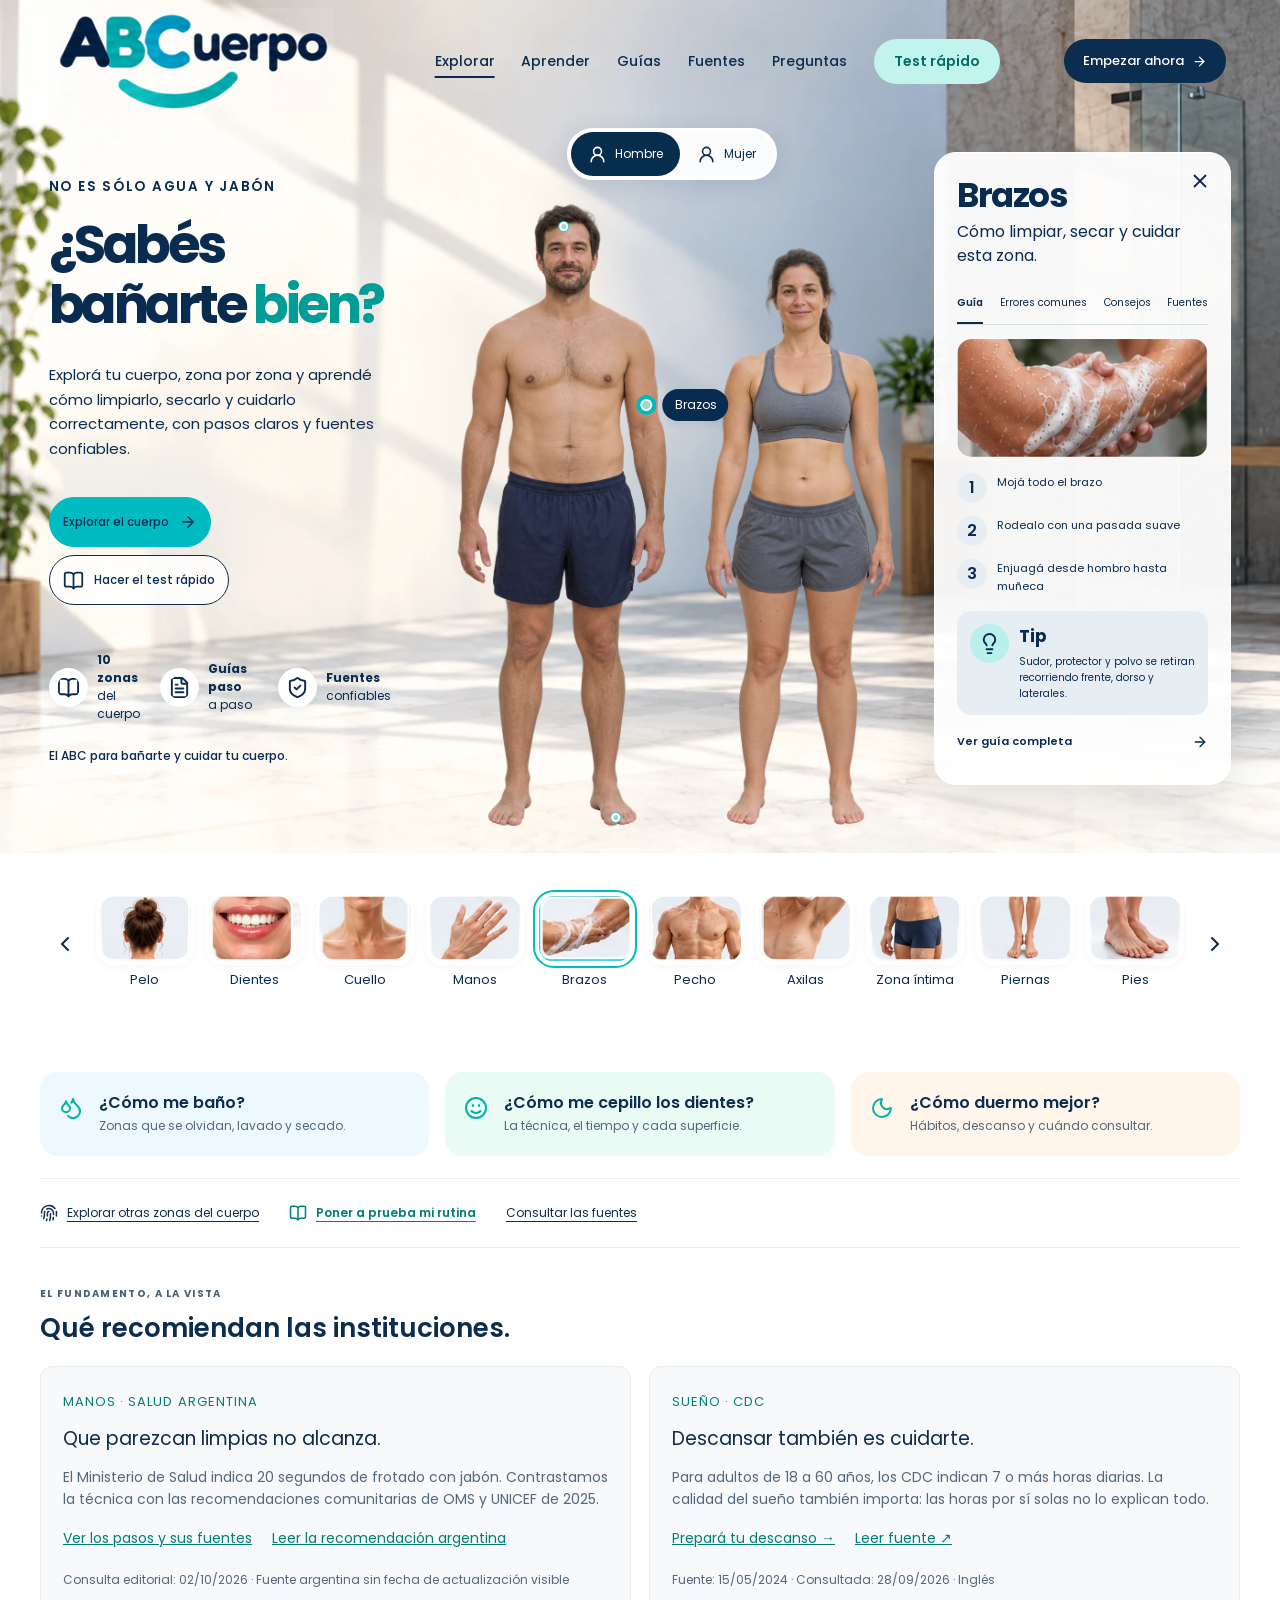
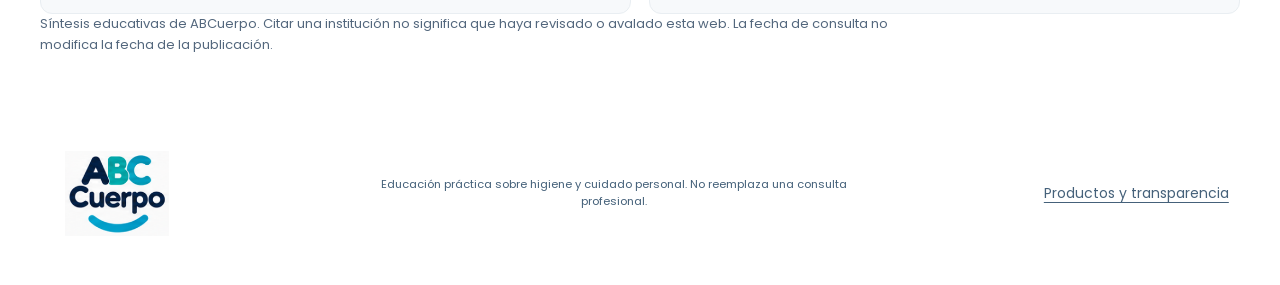
==== commit 26fe95f0: "Publish hero vertical correction from source 165bd01" ====
--- a/index.html
+++ b/index.html
@@ -1,2 +1,2 @@
-<!DOCTYPE html><html lang="es"><head><meta charSet="utf-8"/><meta name="viewport" content="width=device-width, initial-scale=1"/><link rel="stylesheet" href="/_next/static/css/index.Dx2mtS-z.css" data-rsc-css-href="/_next/static/css/index.Dx2mtS-z.css" data-precedence="vite-rsc/importer-resources"/><link rel="modulepreload" fetchPriority="low" href="/_next/static/chunks/index-CP4w1EKq.js"/><script src="/_next/static/chunks/rolldown-runtime-C60lm6uB.js" type="module" async=""></script><script src="/_next/static/chunks/framework-D_rUT4EX.js" type="module" async=""></script><link rel="modulepreload" href="/_next/static/chunks/layout-segment-context-DwUUjDBu.js" crossorigin=""/><link rel="modulepreload" href="/_next/static/chunks/page-CvKOTvp3.js" crossorigin=""/><link rel="modulepreload" href="/_next/static/chunks/demonstration-slot-BZBCIaZ1.js" crossorigin=""/><link rel="modulepreload" href="/_next/static/chunks/play-DFzAmRHS.js" crossorigin=""/><link rel="modulepreload" href="/_next/static/chunks/arrow-right-DaBKffwL.js" crossorigin=""/><link rel="modulepreload" href="/_next/static/chunks/rotate-ccw-B3SAtUeJ.js" crossorigin=""/><title>ABCuerpo — El ABC para bañarte y cuidar tu cuerpo</title><meta name="description" content="Explorá tu cuerpo y aprendé higiene personal con técnica, demostraciones y respuestas directas."/><meta name="robots" content="noindex, nofollow"/><meta property="og:title" content="ABCuerpo — El ABC para bañarte y cuidar tu cuerpo"/><meta property="og:description" content="Explorá tu cuerpo y aprendé higiene personal con técnica, demostraciones y respuestas directas."/><meta property="og:url" content="https://manual-del-cuerpo.nacho14-87.chatgpt.site"/><meta property="og:site_name" content="ABCuerpo"/><meta property="og:type" content="website"/><meta property="og:locale" content="es_AR"/><meta property="og:image" content="https://manual-del-cuerpo.nacho14-87.chatgpt.site/cover-video-poster.webp"/><meta property="og:image:width" content="1280"/><meta property="og:image:height" content="720"/><meta property="og:image:alt" content="Una persona enjuagándose las manos bajo el agua."/><meta name="twitter:card" content="summary_large_image"/><meta name="twitter:title" content="ABCuerpo — El ABC para bañarte y cuidar tu cuerpo"/><meta name="twitter:description" content="Explorá tu cuerpo y aprendé higiene personal con técnica, demostraciones y respuestas directas."/><meta name="twitter:image" content="https://manual-del-cuerpo.nacho14-87.chatgpt.site/cover-video-poster.webp"/><meta name="twitter:image:width" content="1280"/><meta name="twitter:image:height" content="720"/><meta name="twitter:image:alt" content="Una persona enjuagándose las manos bajo el agua."/><link rel="shortcut icon" href="/identity/logo-reduced.svg"/><link rel="icon" href="/identity/logo-reduced.svg"/><link rel="canonical" href="https://manual-del-cuerpo.nacho14-87.chatgpt.site"/><script>Object.assign(((self[Symbol.for("vinext.navigationRuntime")]??={bootstrap:{routeManifest:null},functions:{}}).bootstrap.rsc??={rsc:[]}),{params:{},nav:{"pathname":"/","searchParams":[]}})</script><link rel="modulepreload" href="/_next/static/chunks/index-CP4w1EKq.js" />
-</head><body class="antialiased"><main class="section-site" data-screen="inicio"><header class="site-header"><a class="brand" href="#inicio" aria-label="ABCuerpo, inicio"><img class="abc-logo" src="/identity/logo-horizontal-transparent.svg" alt="ABCuerpo" width="337" height="128"/></a><nav id="main-navigation" class="nav" aria-label="Principal"><a href="#explorar">Explorar</a><a href="#datos-cuidados">Aprender</a><a href="#guias">Guías</a><a href="#fuentes">Fuentes</a><a href="#preguntas">Preguntas</a><a href="#test">Test rápido</a></nav><a class="header-cta" href="#modulos">Empezar ahora <svg xmlns="http://www.w3.org/2000/svg" width="15" height="15" viewBox="0 0 24 24" fill="none" stroke="currentColor" stroke-width="2" stroke-linecap="round" stroke-linejoin="round" class="lucide lucide-arrow-right" aria-hidden="true"><path d="M5 12h14"></path><path d="m12 5 7 7-7 7"></path></svg></a><button id="main-menu-toggle" aria-controls="main-navigation" class="menu-button" aria-expanded="false" aria-label="Abrir menú"><svg xmlns="http://www.w3.org/2000/svg" width="22" height="22" viewBox="0 0 24 24" fill="none" stroke="currentColor" stroke-width="2" stroke-linecap="round" stroke-linejoin="round" class="lucide lucide-menu" aria-hidden="true"><path d="M4 5h16"></path><path d="M4 12h16"></path><path d="M4 19h16"></path></svg></button></header><div id="inicio"><section class="hf" aria-label="Bienvenida a ABCuerpo"><div class="hf-grid"><div class="hf-copy"><p class="hf-eyebrow">NO ES SÓLO AGUA Y JABÓN</p><h1>¿Sabés<br/><span>bañarte <em>bien?</em></span></h1><p class="hf-intro">Explorá tu cuerpo, zona por zona y aprendé cómo limpiarlo, secarlo y cuidarlo correctamente, con pasos claros y fuentes confiables.</p><div class="hf-actions"><button>Explorar el cuerpo <svg xmlns="http://www.w3.org/2000/svg" width="18" height="18" viewBox="0 0 24 24" fill="none" stroke="currentColor" stroke-width="2" stroke-linecap="round" stroke-linejoin="round" class="lucide lucide-arrow-right" aria-hidden="true"><path d="M5 12h14"></path><path d="m12 5 7 7-7 7"></path></svg></button><a href="#test"><svg xmlns="http://www.w3.org/2000/svg" width="21" height="21" viewBox="0 0 24 24" fill="none" stroke="currentColor" stroke-width="2" stroke-linecap="round" stroke-linejoin="round" class="lucide lucide-book-open" aria-hidden="true"><path d="M12 5v16"></path><path d="M20.001 19A2 2 0 0022 17V5a2 2 0 00-1.999-2L16 3.002A5 5 0 0012 5a5 5 0 00-4-2H4a2 2 0 00-2 2v12a2 2 0 001.999 2H8a5 5 0 014 2 5 5 0 014-2z"></path></svg>Hacer el test rápido</a></div><div class="hf-benefits"><span><svg xmlns="http://www.w3.org/2000/svg" width="24" height="24" viewBox="0 0 24 24" fill="none" stroke="currentColor" stroke-width="2" stroke-linecap="round" stroke-linejoin="round" class="lucide lucide-book-open" aria-hidden="true"><path d="M12 5v16"></path><path d="M20.001 19A2 2 0 0022 17V5a2 2 0 00-1.999-2L16 3.002A5 5 0 0012 5a5 5 0 00-4-2H4a2 2 0 00-2 2v12a2 2 0 001.999 2H8a5 5 0 014 2 5 5 0 014-2z"></path></svg><span><b>10 zonas</b>del cuerpo</span></span><span><svg xmlns="http://www.w3.org/2000/svg" width="24" height="24" viewBox="0 0 24 24" fill="none" stroke="currentColor" stroke-width="2" stroke-linecap="round" stroke-linejoin="round" class="lucide lucide-file-text" aria-hidden="true"><path d="M6 22a2 2 0 0 1-2-2V4a2 2 0 0 1 2-2h8a2.4 2.4 0 0 1 1.704.706l3.588 3.588A2.4 2.4 0 0 1 20 8v12a2 2 0 0 1-2 2z"></path><path d="M14 2v5a1 1 0 0 0 1 1h5"></path><path d="M10 9H8"></path><path d="M16 13H8"></path><path d="M16 17H8"></path></svg><span><b>Guías paso</b>a paso</span></span><span><svg xmlns="http://www.w3.org/2000/svg" width="24" height="24" viewBox="0 0 24 24" fill="none" stroke="currentColor" stroke-width="2" stroke-linecap="round" stroke-linejoin="round" class="lucide lucide-shield-check" aria-hidden="true"><path d="M20 13c0 5-3.5 7.5-7.66 8.95a1 1 0 0 1-.67-.01C7.5 20.5 4 18 4 13V6a1 1 0 0 1 1-1c2 0 4.5-1.2 6.24-2.72a1.17 1.17 0 0 1 1.52 0C14.51 3.81 17 5 19 5a1 1 0 0 1 1 1z"></path><path d="m9 12 2 2 4-4"></path></svg><span><b>Fuentes</b>confiables</span></span></div><p class="hf-claim">El ABC para bañarte y cuidar tu cuerpo.</p></div><div class="hf-explorer" id="home-cuerpo"><div class="hf-person" role="group" aria-label="Cuerpo a explorar"><button id="home-person-man" aria-pressed="true"><svg xmlns="http://www.w3.org/2000/svg" width="19" height="19" viewBox="0 0 24 24" fill="none" stroke="currentColor" stroke-width="2" stroke-linecap="round" stroke-linejoin="round" class="lucide lucide-user-round" aria-hidden="true"><circle cx="12" cy="8" r="5"></circle><path d="M20 21a8 8 0 0 0-16 0"></path></svg>Hombre</button><button aria-pressed="false"><svg xmlns="http://www.w3.org/2000/svg" width="19" height="19" viewBox="0 0 24 24" fill="none" stroke="currentColor" stroke-width="2" stroke-linecap="round" stroke-linejoin="round" class="lucide lucide-user-round" aria-hidden="true"><circle cx="12" cy="8" r="5"></circle><path d="M20 21a8 8 0 0 0-16 0"></path></svg>Mujer</button></div><div class="hf-body-window"><div class="hf-figures hf-couple-frame" data-person="man"><img width="1127" height="1396" decoding="async" class="hf-couple-final" src="/identity/home/couple-approved.png" alt="Hombre y mujer de ABCuerpo. Elegí una zona para conocer sus cuidados."/><button data-zone="pelo" style="left:29%;top:5%" data-always="true" class="hf-hotspot " aria-label="Explorar Pelo" aria-pressed="false"><i></i><span>Pelo</span></button><button data-zone="boca" style="left:30%;top:12%" data-always="false" class="hf-hotspot " aria-label="Explorar Dientes" aria-pressed="false"><i></i><span>Dientes</span></button><button data-zone="cuello" style="left:30%;top:17%" data-always="false" class="hf-hotspot " aria-label="Explorar Cuello" aria-pressed="false"><i></i><span>Cuello</span></button><button data-zone="manos" style="left:12%;top:57%" data-always="false" class="hf-hotspot " aria-label="Explorar Manos" aria-pressed="false"><i></i><span>Manos</span></button><button data-zone="brazos" style="left:45%;top:33%" data-always="true" class="hf-hotspot " aria-label="Explorar Brazos" aria-pressed="true"><i></i><span>Brazos</span></button><button data-zone="pecho-pliegues" style="left:23%;top:28%" data-always="false" class="hf-hotspot " aria-label="Explorar Pecho" aria-pressed="false"><i></i><span>Pecho</span></button><button data-zone="axilas" style="left:41%;top:29%" data-always="false" class="hf-hotspot " aria-label="Explorar Axilas" aria-pressed="false"><i></i><span>Axilas</span></button><button data-zone="intima" style="left:30%;top:53%" data-always="false" class="hf-hotspot " aria-label="Explorar Zona íntima" aria-pressed="false"><i></i><span>Zona íntima</span></button><button data-zone="pantorrillas" style="left:22%;top:81%" data-always="false" class="hf-hotspot " aria-label="Explorar Piernas" aria-pressed="false"><i></i><span>Piernas</span></button><button data-zone="pies" style="left:39%;top:96%" data-always="true" class="hf-hotspot " aria-label="Explorar Pies" aria-pressed="false"><i></i><span>Pies</span></button></div></div></div><aside class="hf-card " aria-label="Cuidado de Brazos"><button class="hf-close" aria-label="Cerrar ficha"><svg xmlns="http://www.w3.org/2000/svg" width="22" height="22" viewBox="0 0 24 24" fill="none" stroke="currentColor" stroke-width="2" stroke-linecap="round" stroke-linejoin="round" class="lucide lucide-x" aria-hidden="true"><path d="M18 6 6 18"></path><path d="m6 6 12 12"></path></svg></button><h2>Brazos</h2><p class="hf-subtitle">Cómo limpiar, secar y cuidar esta zona.</p><div class="hf-tabs" role="tablist" aria-label="Información de la zona"><button role="tab" id="hf-tab-0" aria-controls="hf-panel" aria-selected="true" tabindex="0">Guía</button><button role="tab" id="hf-tab-1" aria-controls="hf-panel" aria-selected="false" tabindex="-1">Errores comunes</button><button role="tab" id="hf-tab-2" aria-controls="hf-panel" aria-selected="false" tabindex="-1">Consejos</button><button role="tab" id="hf-tab-3" aria-controls="hf-panel" aria-selected="false" tabindex="-1">Fuentes</button></div><div id="hf-panel" role="tabpanel" aria-labelledby="hf-tab-0" tabindex="0" class="hf-panel"><div class="hf-guide-image hf-guide-brazos" role="img" aria-label="Referencia visual de Brazos"></div><ol><li><span>Mojá todo el brazo</span></li><li><span>Rodealo con una pasada suave</span></li><li><span>Enjuagá desde hombro hasta muñeca</span></li></ol><div class="hf-tip"><svg xmlns="http://www.w3.org/2000/svg" width="23" height="23" viewBox="0 0 24 24" fill="none" stroke="currentColor" stroke-width="2" stroke-linecap="round" stroke-linejoin="round" class="lucide lucide-lightbulb" aria-hidden="true"><path d="M15 14c.2-1 .7-1.7 1.5-2.5 1-.9 1.5-2.2 1.5-3.5A6 6 0 0 0 6 8c0 1 .2 2.2 1.5 3.5.7.7 1.3 1.5 1.5 2.5"></path><path d="M9 18h6"></path><path d="M10 22h4"></path></svg><div><strong>Tip</strong><p>Sudor, protector y polvo se retiran recorriendo frente, dorso y laterales.</p></div></div></div><a class="hf-full-guide" href="#zona-brazos">Ver guía completa <svg xmlns="http://www.w3.org/2000/svg" width="16" height="16" viewBox="0 0 24 24" fill="none" stroke="currentColor" stroke-width="2" stroke-linecap="round" stroke-linejoin="round" class="lucide lucide-arrow-right" aria-hidden="true"><path d="M5 12h14"></path><path d="m12 5 7 7-7 7"></path></svg></a></aside></div><nav class="hf-carousel" aria-label="Zonas del cuerpo"><button aria-label="Zonas anteriores"><svg xmlns="http://www.w3.org/2000/svg" width="24" height="24" viewBox="0 0 24 24" fill="none" stroke="currentColor" stroke-width="2" stroke-linecap="round" stroke-linejoin="round" class="lucide lucide-chevron-left" aria-hidden="true"><path d="m15 18-6-6 6-6"></path></svg></button><div class="hf-zone-track"><button aria-pressed="false"><span class="hf-zone-art" style="background-position:4.545454545454546% 91.39784946236558%"></span><span>Pelo</span></button><button aria-pressed="false"><span class="hf-zone-art" style="background-position:14.559659090909092% 91.39784946236558%"></span><span>Dientes</span></button><button aria-pressed="false"><span class="hf-zone-art" style="background-position:24.076704545454543% 91.39784946236558%"></span><span>Cuello</span></button><button aria-pressed="false"><span class="hf-zone-art" style="background-position:34.090909090909086% 91.39784946236558%"></span><span>Manos</span></button><button aria-pressed="true"><span class="hf-zone-art" style="background-position:44.247159090909086% 91.39784946236558%"></span><span>Brazos</span></button><button aria-pressed="false"><span class="hf-zone-art" style="background-position:54.40340909090909% 91.39784946236558%"></span><span>Pecho</span></button><button aria-pressed="false"><span class="hf-zone-art" style="background-position:64.77272727272727% 91.39784946236558%"></span><span>Axilas</span></button><button aria-pressed="false"><span class="hf-zone-art" style="background-position:75% 91.39784946236558%"></span><span>Zona íntima</span></button><button aria-pressed="false"><span class="hf-zone-art" style="background-position:85.15625% 91.39784946236558%"></span><span>Piernas</span></button><button aria-pressed="false"><span class="hf-zone-art" style="background-position:95.45454545454545% 91.39784946236558%"></span><span>Pies</span></button></div><button aria-label="Zonas siguientes"><svg xmlns="http://www.w3.org/2000/svg" width="24" height="24" viewBox="0 0 24 24" fill="none" stroke="currentColor" stroke-width="2" stroke-linecap="round" stroke-linejoin="round" class="lucide lucide-chevron-right" aria-hidden="true"><path d="m9 18 6-6-6-6"></path></svg></button></nav></section><section class="front-door home-following" aria-label="Seguí aprendiendo con ABCuerpo"><nav class="care-questions" aria-label="Elegí qué querés aprender"><a href="#ducha-guiada"><svg xmlns="http://www.w3.org/2000/svg" width="24" height="24" viewBox="0 0 24 24" fill="none" stroke="currentColor" stroke-width="2" stroke-linecap="round" stroke-linejoin="round" class="lucide lucide-droplets" aria-hidden="true"><path d="M7 16.3c2.2 0 4-1.83 4-4.05 0-1.16-.57-2.26-1.71-3.19S7.29 6.75 7 5.3c-.29 1.45-1.14 2.84-2.29 3.76S3 11.1 3 12.25c0 2.22 1.8 4.05 4 4.05z"></path><path d="M12.56 6.6A10.97 10.97 0 0 0 14 3.02c.5 2.5 2 4.9 4 6.5s3 3.5 3 5.5a6.98 6.98 0 0 1-11.91 4.97"></path></svg><span><strong>¿Cómo me baño?</strong><small>Zonas que se olvidan, lavado y secado.</small></span></a><a href="#dientes-guia"><svg xmlns="http://www.w3.org/2000/svg" width="24" height="24" viewBox="0 0 24 24" fill="none" stroke="currentColor" stroke-width="2" stroke-linecap="round" stroke-linejoin="round" class="lucide lucide-face-slightly-smiling" aria-hidden="true"><path d="M15 10V9"></path><path d="M16.472 15a6 6 0 01-8.943 0"></path><path d="M9 10V9"></path><circle cx="12" cy="12" r="10"></circle></svg><span><strong>¿Cómo me cepillo los dientes?</strong><small>La técnica, el tiempo y cada superficie.</small></span></a><a href="#sueno-guia"><svg xmlns="http://www.w3.org/2000/svg" width="24" height="24" viewBox="0 0 24 24" fill="none" stroke="currentColor" stroke-width="2" stroke-linecap="round" stroke-linejoin="round" class="lucide lucide-moon" aria-hidden="true"><path d="M20.985 12.486a9 9 0 1 1-9.473-9.472c.405-.022.617.46.402.803a6 6 0 0 0 8.268 8.268c.344-.215.825-.004.803.401"></path></svg><span><strong>¿Cómo duermo mejor?</strong><small>Hábitos, descanso y cuándo consultar.</small></span></a></nav><nav class="entry-secondary" aria-label="Otras formas de descubrir"><a href="#explorar"><svg xmlns="http://www.w3.org/2000/svg" width="24" height="24" viewBox="0 0 24 24" fill="none" stroke="currentColor" stroke-width="2" stroke-linecap="round" stroke-linejoin="round" class="lucide lucide-fingerprint-pattern" aria-hidden="true"><path d="M12 10a2 2 0 0 0-2 2c0 1.02-.1 2.51-.26 4"></path><path d="M14 13.12c0 2.38 0 6.38-1 8.88"></path><path d="M17.29 21.02c.12-.6.43-2.3.5-3.02"></path><path d="M2 12a10 10 0 0 1 18-6"></path><path d="M2 16h.01"></path><path d="M21.8 16c.2-2 .131-5.354 0-6"></path><path d="M5 19.5C5.5 18 6 15 6 12a6 6 0 0 1 .34-2"></path><path d="M8.65 22c.21-.66.45-1.32.57-2"></path><path d="M9 6.8a6 6 0 0 1 9 5.2v2"></path></svg>Explorar otras zonas del cuerpo</a><a href="#test"><svg xmlns="http://www.w3.org/2000/svg" width="24" height="24" viewBox="0 0 24 24" fill="none" stroke="currentColor" stroke-width="2" stroke-linecap="round" stroke-linejoin="round" class="lucide lucide-book-open" aria-hidden="true"><path d="M12 5v16"></path><path d="M20.001 19A2 2 0 0022 17V5a2 2 0 00-1.999-2L16 3.002A5 5 0 0012 5a5 5 0 00-4-2H4a2 2 0 00-2 2v12a2 2 0 001.999 2H8a5 5 0 014 2 5 5 0 014-2z"></path></svg>Poner a prueba mi rutina</a><a href="#fuentes">Consultar las fuentes</a></nav><section class="institution-sources compact" aria-label="Recomendaciones con fuente"><div class="sources-heading"><div><span class="eyebrow">EL FUNDAMENTO, A LA VISTA</span><h2>Qué recomiendan las instituciones.</h2></div></div><div class="institution-grid"><article><span class="institution-topic">MANOS · SALUD ARGENTINA</span><h3>Que parezcan limpias no alcanza.</h3><p>El Ministerio de Salud indica 20 segundos de frotado con jabón. Contrastamos la técnica con las recomendaciones comunitarias de OMS y UNICEF de 2025.</p><div class="institution-links"><a href="#manos-guia">Ver los pasos y sus fuentes</a><a href="https://www.argentina.gob.ar/salud/verano/lavadodemanos" target="_blank" rel="noreferrer">Leer la recomendación argentina</a></div><small>Consulta editorial: 02/10/2026 · Fuente argentina sin fecha de actualización visible</small></article><article><span class="institution-topic">SUEÑO · CDC</span><h3>Descansar también es cuidarte.</h3><p>Para adultos de 18 a 60 años, los CDC indican 7 o más horas diarias. La calidad del sueño también importa: las horas por sí solas no lo explican todo.</p><div class="institution-links"><a href="#sueno-guia">Prepará tu descanso →</a><a href="https://www.cdc.gov/sleep/about/index.html" target="_blank" rel="noreferrer">Leer fuente ↗</a></div><small>Fuente: 15/05/2024 · Consultada: 28/09/2026 · Inglés</small></article></div><p class="source-honesty">Síntesis educativas de ABCuerpo. Citar una institución no significa que haya revisado o avalado esta web. La fecha de consulta no modifica la fecha de la publicación.</p></section></section></div><div class="screen-content" hidden=""><section class="institution-sources " aria-label="Recomendaciones con fuente"><div class="sources-heading"><div><span class="eyebrow">EL FUNDAMENTO, A LA VISTA</span><h2>Qué recomiendan las instituciones.</h2></div><a href="#inicio">← Volver al inicio</a></div><div class="institution-grid"><article><span class="institution-topic">MANOS · SALUD ARGENTINA</span><h3>Que parezcan limpias no alcanza.</h3><p>El Ministerio de Salud indica 20 segundos de frotado con jabón. Contrastamos la técnica con las recomendaciones comunitarias de OMS y UNICEF de 2025.</p><div class="institution-links"><a href="#manos-guia">Ver los pasos y sus fuentes</a><a href="https://www.argentina.gob.ar/salud/verano/lavadodemanos" target="_blank" rel="noreferrer">Leer la recomendación argentina</a></div><small>Consulta editorial: 02/10/2026 · Fuente argentina sin fecha de actualización visible</small></article><article><span class="institution-topic">SUEÑO · CDC</span><h3>Descansar también es cuidarte.</h3><p>Para adultos de 18 a 60 años, los CDC indican 7 o más horas diarias. La calidad del sueño también importa: las horas por sí solas no lo explican todo.</p><div class="institution-links"><a href="#sueno-guia">Prepará tu descanso →</a><a href="https://www.cdc.gov/sleep/about/index.html" target="_blank" rel="noreferrer">Leer fuente ↗</a></div><small>Fuente: 15/05/2024 · Consultada: 28/09/2026 · Inglés</small></article></div><p class="source-honesty">Síntesis educativas de ABCuerpo. Citar una institución no significa que haya revisado o avalado esta web. La fecha de consulta no modifica la fecha de la publicación.</p><div class="more-evidence"><h3>Más cuidados con su fundamento</h3><a href="#unas-guia">Uñas · Corte de manos y pies</a><a href="#dientes-guia">Dientes · Asociación Dental Estadounidense →</a><a href="#oidos-guia">Oídos · Academia Estadounidense de Otorrinolaringología →</a><a href="#pies-guia">Pies · Academia Estadounidense de Dermatología →</a><a href="#zona-cara-nariz">Cara y cuello · Salud Argentina y AAD →</a><a href="#zona-brazos">Brazos y codos · Salud Argentina y AAD →</a><a href="#zona-pantorrillas">Piernas · Salud Argentina, AAD y NHS →</a><a href="#zona-hombros-espalda-alta">Espalda · Cuidados y adaptación del alcance →</a><a href="#zona-vulva">Higiene genital externa · Fuentes y alcance →</a><a href="#zona-gluteos">Glúteos y pliegue externo · Salud Argentina y NHS →</a><p>Encontrá la recomendación, su alcance y el enlace original dentro de cada guía. Revisión profesional de ABCuerpo pendiente.</p></div></section></div><section class="hero" id="explorar" hidden=""><div class="hero-copy"><span class="eyebrow"><span class="live-dot"></span> Tu cuerpo, bien explicado</span><h1>Tu cuerpo.<br/>Sin dudas.<br/>Sin vergüenza.</h1><p class="hero-lead">Hay cuidados que repetimos sin que nadie nos haya mostrado cómo. Descubrí qué cambia cuando los hacés bien, con datos, pasos claros y una zona a la vez.</p><div class="hero-actions"><a class="button primary" href="#datos-cuidados"><svg xmlns="http://www.w3.org/2000/svg" width="17" height="17" viewBox="0 0 24 24" fill="none" stroke="currentColor" stroke-width="2" stroke-linecap="round" stroke-linejoin="round" class="lucide lucide-droplets" aria-hidden="true"><path d="M7 16.3c2.2 0 4-1.83 4-4.05 0-1.16-.57-2.26-1.71-3.19S7.29 6.75 7 5.3c-.29 1.45-1.14 2.84-2.29 3.76S3 11.1 3 12.25c0 2.22 1.8 4.05 4 4.05z"></path><path d="M12.56 6.6A10.97 10.97 0 0 0 14 3.02c.5 2.5 2 4.9 4 6.5s3 3.5 3 5.5a6.98 6.98 0 0 1-11.91 4.97"></path></svg> Descubrí un cuidado</a><a class="button ghost" href="#explorar">Explorá el cuerpo <svg xmlns="http://www.w3.org/2000/svg" width="17" height="17" viewBox="0 0 24 24" fill="none" stroke="currentColor" stroke-width="2" stroke-linecap="round" stroke-linejoin="round" class="lucide lucide-arrow-down" aria-hidden="true"><path d="M12 5v14"></path><path d="m19 12-7 7-7-7"></path></svg></a><a class="hero-test-link" href="#test">¿Conocés la técnica? Probá el test →</a></div><div class="proof-strip"><div><b>27</b><span>zonas y rutinas activas</span></div><div><b>06</b><span>familias para recorrer</span></div><div><b>0%</b><span>vergüenza para preguntar</span></div></div></div><div class="body-stage explorer-3d-stage mobile-map-open" id="explorer-model" aria-label="Explorador visual del cuerpo"></div><aside class="discovery-card" aria-live="polite"><div class="discovery-top"><span>ELEGÍ UNA ZONA Y DESCUBRÍ</span><span class="time"><svg xmlns="http://www.w3.org/2000/svg" width="14" height="14" viewBox="0 0 24 24" fill="none" stroke="currentColor" stroke-width="2" stroke-linecap="round" stroke-linejoin="round" class="lucide lucide-clock3 lucide-clock-3" aria-hidden="true"><circle cx="12" cy="12" r="10"></circle><path d="M12 6v6h4"></path></svg> <!-- -->Guía por pasos</span></div><p class="zone-kicker">El shampoo va en la raíz</p><h2>¿Lavás el cuero cabelludo o frotás todo el largo?</h2><p>La frecuencia depende de grasa, textura, actividad y productos; no de ser hombre o mujer.</p><div class="risk-callout"><span>LO QUE PODÉS EVITAR</span><h3>Acumulación que irrita.</h3><p>La acumulación de grasa, sudor y productos puede dejar olor, picazón, escamas o irritación.</p></div><div class="reveal-list"><span><svg xmlns="http://www.w3.org/2000/svg" width="15" height="15" viewBox="0 0 24 24" fill="none" stroke="currentColor" stroke-width="2" stroke-linecap="round" stroke-linejoin="round" class="lucide lucide-check" aria-hidden="true"><path d="M20 6 9 17l-5-5"></path></svg> Paso a paso</span><span><svg xmlns="http://www.w3.org/2000/svg" width="15" height="15" viewBox="0 0 24 24" fill="none" stroke="currentColor" stroke-width="2" stroke-linecap="round" stroke-linejoin="round" class="lucide lucide-check" aria-hidden="true"><path d="M20 6 9 17l-5-5"></path></svg> Cuidados</span><span><svg xmlns="http://www.w3.org/2000/svg" width="15" height="15" viewBox="0 0 24 24" fill="none" stroke="currentColor" stroke-width="2" stroke-linecap="round" stroke-linejoin="round" class="lucide lucide-check" aria-hidden="true"><path d="M20 6 9 17l-5-5"></path></svg> Error típico</span></div><a class="discovery-button" href="#zona-pelo">Ver paso a paso: <!-- -->Pelo y cuero cabelludo</a><div class="zone-shortcuts" aria-label="Cambiar zona de la ficha"><button aria-pressed="true">Pelo y cuero cabelludo</button><button aria-pressed="false">Cara y nariz</button><button aria-pressed="false">Oídos</button><button aria-pressed="false">Cuello y nuca</button><button aria-pressed="false">Boca y dientes</button></div></aside><div class="zone-dock" aria-label="Índice completo de zonas"><div class="mobile-zone-picker"><label>Parte del cuerpo<select><option value="cabeza" selected="">Cabeza</option><option value="tronco">Tronco</option><option value="brazos">Brazos</option><option value="piernas">Piernas</option><option value="intimo">Íntimo</option><option value="rutinas">Rutinas</option></select></label><label>Zona para explorar<select><option value="pelo" selected="">Pelo y cuero cabelludo</option><option value="cara-nariz">Cara y nariz</option><option value="orejas">Oídos</option><option value="cuello">Cuello y nuca</option><option value="boca">Boca y dientes</option></select></label><a href="#zona-pelo">Ver paso a paso: <!-- -->Pelo y cuero cabelludo</a><button class="mobile-map-toggle" aria-expanded="true" aria-controls="explorer-model">Ocultar mapa corporal</button></div><div class="zone-groups" role="group" aria-label="Familias del cuerpo"><button aria-pressed="true" class="active"><span>Cabeza</span><small>5</small></button><button aria-pressed="false" class=""><span>Tronco</span><small>6</small></button><button aria-pressed="false" class=""><span>Brazos</span><small>5</small></button><button aria-pressed="false" class=""><span>Piernas</span><small>6</small></button><button aria-pressed="false" class=""><span>Íntimo</span><small>2</small></button><button aria-pressed="false" class=""><span>Rutinas</span><small>3</small></button></div><div class="zone-choices"><p>Pelo, cara, nariz, oídos, cuello y boca</p><div><button aria-pressed="true" class="active">Pelo y cuero cabelludo<svg xmlns="http://www.w3.org/2000/svg" width="14" height="14" viewBox="0 0 24 24" fill="none" stroke="currentColor" stroke-width="2" stroke-linecap="round" stroke-linejoin="round" class="lucide lucide-chevron-right" aria-hidden="true"><path d="m9 18 6-6-6-6"></path></svg></button><button aria-pressed="false" class="">Cara y nariz<svg xmlns="http://www.w3.org/2000/svg" width="14" height="14" viewBox="0 0 24 24" fill="none" stroke="currentColor" stroke-width="2" stroke-linecap="round" stroke-linejoin="round" class="lucide lucide-chevron-right" aria-hidden="true"><path d="m9 18 6-6-6-6"></path></svg></button><button aria-pressed="false" class="">Oídos<svg xmlns="http://www.w3.org/2000/svg" width="14" height="14" viewBox="0 0 24 24" fill="none" stroke="currentColor" stroke-width="2" stroke-linecap="round" stroke-linejoin="round" class="lucide lucide-chevron-right" aria-hidden="true"><path d="m9 18 6-6-6-6"></path></svg></button><button aria-pressed="false" class="">Cuello y nuca<svg xmlns="http://www.w3.org/2000/svg" width="14" height="14" viewBox="0 0 24 24" fill="none" stroke="currentColor" stroke-width="2" stroke-linecap="round" stroke-linejoin="round" class="lucide lucide-chevron-right" aria-hidden="true"><path d="m9 18 6-6-6-6"></path></svg></button><button aria-pressed="false" class="">Boca y dientes<svg xmlns="http://www.w3.org/2000/svg" width="14" height="14" viewBox="0 0 24 24" fill="none" stroke="currentColor" stroke-width="2" stroke-linecap="round" stroke-linejoin="round" class="lucide lucide-chevron-right" aria-hidden="true"><path d="m9 18 6-6-6-6"></path></svg></button></div></div></div></section><div hidden="" class="screen-content"><section class="care-insights" id="datos-cuidados"><div class="care-heading"><div><span class="eyebrow">Entendé por qué · aprendé cómo</span><h2>Pequeños cuidados.<br/>Razones concretas.</h2></div><p>No necesitás admitir que lo hacías mal. Elegí una zona y descubrí un detalle que podés mejorar hoy.</p></div><nav class="care-selector" aria-label="Elegir guía de cuidado"><button aria-pressed="true">Manos</button><button aria-pressed="false">Dientes</button><button aria-pressed="false">Pies</button><button aria-pressed="false">Oídos</button></nav><div class="care-grid" aria-live="polite"><article class="care-evidence"><span class="care-category">DATO CON CONTEXTO</span><strong class="care-metric">23–40%</strong><h3>menos personas con diarrea</h3><p class="care-context">Reducción informada por CDC para intervenciones comunitarias de educación sobre lavado de manos. No es tu probabilidad individual ni el efecto de un solo lavado.</p><div class="care-outcomes"><p><b>Si se descuida</b>Los microorganismos pueden pasar de las manos a la comida, la cara y otras personas.</p><p><b>Qué aporta cuidarlo</b>Lavar con jabón ayuda a interrumpir esa transmisión. CDC también informa una reducción de 16–21% en enfermedades respiratorias en la población general con educación sobre lavado de manos.</p></div><a href="https://www.cdc.gov/clean-hands/data-research/facts-stats/index.html" target="_blank" rel="noreferrer">CDC · evidencia sobre lavado de manos · 2024<!-- --> ↗</a><small>Fuentes consultadas: 24/09/2026.</small></article><article class="care-technique"><span class="care-category">LA TÉCNICA · <!-- -->MANOS</span><h3>El cuidado también llega a quienes tocás.</h3><nav class="care-steps" aria-label="Pasos: Manos"><button aria-label="Paso 1" aria-current="step">1</button><button aria-label="Paso 2">2</button><button aria-label="Paso 3">3</button><button aria-label="Paso 4">4</button></nav><div class="care-step"><small>PASO <!-- -->1<!-- --> DE <!-- -->4</small><p>Mojá las manos con agua corriente y aplicá jabón.</p></div><div class="care-controls"><button disabled="">Anterior</button><button>Siguiente paso<!-- --> →</button></div><div class="care-product"><b>Con qué</b><p>Agua y jabón común. Lo importante es cubrir toda la mano.</p></div><p class="care-note">Recordalo antes de preparar o comer alimentos y después de ir al baño. El tiempo indicado es de fricción, no de todo el recorrido.</p><a href="https://www.cdc.gov/clean-hands/about/index.html" target="_blank" rel="noreferrer">CDC · cómo lavarse<!-- --> ↗</a></article></div></section></div><div hidden="" class="screen-content"><a class="section-back" href="#guias">← Todas las guías</a><nav class="module-tabs" id="modulos" aria-label="Módulos principales"><button class="active" aria-pressed="true"><small>01</small><span>Ducha completa</span></button><button class="" aria-pressed="false"><small>02</small><span>Pelo y cuero cabelludo</span></button><button class="" aria-pressed="false"><small>03</small><span>Cara, boca y oídos</span></button><button class="" aria-pressed="false"><small>04</small><span>Torso, espalda y brazos</span></button></nav><section class="guided-shower" id="ducha-guiada"><div class="guided-intro"><div><span class="eyebrow"><span class="live-dot"></span> Módulo 01 · Abierto</span><h2>Tu ducha completa,<br/>sin adivinar.</h2><p>Ocho pasos cortos, decisiones simples y un recorrido que llega de la cabeza a los pies. Tocá cada etapa y usala dentro del baño.</p></div><div class="guided-context" aria-label="Personalizar la guía"><div class="context-group"><small>HOY VENGO DE</small><div class="choice-pills"><button class="active">Día normal</button><button class="">Deporte</button><button class="">Playa o pileta</button></div></div><div class="context-group"><small>MI PIEL ES</small><div class="choice-pills"><button class="active">Normal</button><button class="">Seca</button><button class="">Sensible</button></div></div></div></div><aside class="expert-note shower-tips" aria-label="Tiempo y temperatura de la ducha"><span class="eyebrow">ANTES DE ABRIR LA CANILLA</span><h3>Menos calor. Más cuidado.</h3><div class="hand-evidence-grid"><article><h4>Agua tibia</h4><p>Para piel seca, dermatología recomienda agua tibia en lugar de caliente. Las fuentes citadas no fijan una temperatura única en grados para todas las personas.</p></article><article><h4>5–10 minutos · Piel seca</h4><p>Es la duración que recomienda la Academia Estadounidense de Dermatología para ayudar a aliviar la sequedad. No es un tiempo obligatorio para todos ni una garantía de limpieza.</p></article><article><h4>Secá sin frotar fuerte</h4><p>Secá a toques. Si tu piel está seca, aplicá una hidratante sin perfume al salir, con la piel aún ligeramente húmeda. Secá bien los pliegues y entre los dedos.</p></article></div><details><summary>De dónde salen estos consejos</summary><p><strong>Argentina:</strong> el Ministerio de Salud, en su material para personas adultas y mayores, indica agua a temperatura agradable y secado cuidadoso de pliegues y espacios entre dedos.</p><a href="https://www.argentina.gob.ar/salud/personas-adultas-y-mayores/cuidados-generales" target="_blank" rel="noreferrer">Leer la fuente pública argentina</a><p><strong>Contraste internacional:</strong> la academia dermatológica estadounidense aporta la duración de 5–10 minutos y los cuidados específicos para piel seca. Es una recomendación con ese alcance, no una regla universal.</p><a href="https://www.aad.org/public/everyday-care/skin-care-basics/dry/dermatologists-tips-relieve-dry-skin" target="_blank" rel="noreferrer">Leer la recomendación sobre piel seca · Inglés</a><small>Consulta editorial: 02/10/2026. Síntesis educativa; no implica aval de las instituciones. Si la sequedad persiste o los productos arden, consultá con dermatología.</small></details></aside><div class="guided-shell"><figure class="guided-visual"><img src="/modulo-ducha-piernas.webp" width="1122" height="1402" loading="lazy" decoding="async" alt="Manos lavando suavemente una pantorrilla, un tobillo y un pie bajo el agua"/><figcaption><span>ZONA QUE MÁS SE SALTEA</span><h3>Que caiga agua no es lo mismo que lavar.</h3><p>Una pasada real por pantorrilla, tobillo, talón y dedos cambia el recorrido.</p></figcaption></figure><div class="guided-controller" aria-live="polite"><div class="guided-progress-head"><span>PASO <!-- -->1<!-- --> DE <!-- -->8</span><span><svg xmlns="http://www.w3.org/2000/svg" width="15" height="15" viewBox="0 0 24 24" fill="none" stroke="currentColor" stroke-width="2" stroke-linecap="round" stroke-linejoin="round" class="lucide lucide-clock3 lucide-clock-3" aria-hidden="true"><circle cx="12" cy="12" r="10"></circle><path d="M12 6v6h4"></path></svg> <!-- -->A tu ritmo</span></div><div class="guided-progress" aria-hidden="true"><span style="width:12.5%"></span></div><div class="step-rail" aria-label="Pasos de la ducha"><button class="active" aria-current="step" aria-label="Paso 1: Preparar"><b>01</b><span>Preparar</span></button><button class="" aria-label="Paso 2: Agua"><b>02</b><span>Agua</span></button><button class="" aria-label="Paso 3: Pelo"><b>03</b><span>Pelo</span></button><button class="" aria-label="Paso 4: Cabeza"><b>04</b><span>Cabeza</span></button><button class="" aria-label="Paso 5: Tronco"><b>05</b><span>Tronco</span></button><button class="" aria-label="Paso 6: Pliegues"><b>06</b><span>Pliegues</span></button><button class="" aria-label="Paso 7: Piernas"><b>07</b><span>Piernas</span></button><button class="" aria-label="Paso 8: Cerrar"><b>08</b><span>Cerrar</span></button></div><div class="guided-step-copy"><span class="guided-step-kicker">AHORA · <!-- -->PREPARAR</span><h3>Dejá todo listo antes de abrir el agua</h3><p>Una buena ducha empieza antes de mojarte. Evitás apuro, productos equivocados y salir a buscar la toalla chorreando por media casa.</p></div><ol class="guided-actions"><li><span>1</span><p>Prepará toalla limpia y ropa seca</p></li><li><span>2</span><p>Elegí limpiador, shampoo y acondicionador según necesidad</p></li><li><span>3</span><p>Retirá reloj, pulseras y objetos que retengan humedad</p></li></ol><div class="guided-adjustment"><div><small>AJUSTE PARA HOY</small><p>Priorizá zonas de olor, pliegues y cualquier residuo visible.</p></div><div><small>AJUSTE PARA TU PIEL</small><p>Usá la menor cantidad de producto que permita deslizar la mano y retirar residuos.</p></div></div><div class="guided-watch"><svg xmlns="http://www.w3.org/2000/svg" width="20" height="20" viewBox="0 0 24 24" fill="none" stroke="currentColor" stroke-width="2" stroke-linecap="round" stroke-linejoin="round" class="lucide lucide-circle-alert" aria-hidden="true"><circle cx="12" cy="12" r="10"></circle><line x1="12" x2="12" y1="8" y2="12"></line><line x1="12" x2="12.01" y1="16" y2="16"></line></svg><div><small>PRESTÁ ATENCIÓN</small><p>Mirá rápidamente la piel: heridas, irritación o algo nuevo no se refrega.</p></div></div><div class="guided-controls"><button class="guided-back" disabled=""><svg xmlns="http://www.w3.org/2000/svg" width="18" height="18" viewBox="0 0 24 24" fill="none" stroke="currentColor" stroke-width="2" stroke-linecap="round" stroke-linejoin="round" class="lucide lucide-chevron-left" aria-hidden="true"><path d="m15 18-6-6 6-6"></path></svg> Anterior</button><button class="guided-next">Siguiente paso</button></div></div></div><div class="guided-premium-preview"><div><span>ELEGÍ CON CRITERIO</span><h3>Primero la técnica. Después, el producto.</h3></div><ul><li><svg xmlns="http://www.w3.org/2000/svg" width="17" height="17" viewBox="0 0 24 24" fill="none" stroke="currentColor" stroke-width="2" stroke-linecap="round" stroke-linejoin="round" class="lucide lucide-check" aria-hidden="true"><path d="M20 6 9 17l-5-5"></path></svg> Aprendé qué necesitás para cada cuidado</li><li><svg xmlns="http://www.w3.org/2000/svg" width="17" height="17" viewBox="0 0 24 24" fill="none" stroke="currentColor" stroke-width="2" stroke-linecap="round" stroke-linejoin="round" class="lucide lucide-check" aria-hidden="true"><path d="M20 6 9 17l-5-5"></path></svg> Una marca no reemplaza una buena técnica</li><li><svg xmlns="http://www.w3.org/2000/svg" width="17" height="17" viewBox="0 0 24 24" fill="none" stroke="currentColor" stroke-width="2" stroke-linecap="round" stroke-linejoin="round" class="lucide lucide-check" aria-hidden="true"><path d="M20 6 9 17l-5-5"></path></svg> Publicidad identificada cuando la haya</li></ul><a class="button light" href="#datos-cuidados">Ver con qué cuidarte <svg xmlns="http://www.w3.org/2000/svg" width="17" height="17" viewBox="0 0 24 24" fill="none" stroke="currentColor" stroke-width="2" stroke-linecap="round" stroke-linejoin="round" class="lucide lucide-arrow-right" aria-hidden="true"><path d="M5 12h14"></path><path d="m12 5 7 7-7 7"></path></svg></a></div></section></div><section class="learning-paths" hidden=""><div class="section-heading split"><div><span class="eyebrow">Elegí por dónde entrar</span><h2>No es una enciclopedia.<br/>Es una escuela práctica.</h2></div><p>Entrá por una acción, una parte del cuerpo o una duda concreta. Cada recorrido termina en algo que podés hacer hoy.</p></div><div class="path-grid"><a href="#modulos" class="path-card featured"><div class="path-number">01</div><div class="path-icon"><svg xmlns="http://www.w3.org/2000/svg" width="29" height="29" viewBox="0 0 24 24" fill="none" stroke="currentColor" stroke-width="2" stroke-linecap="round" stroke-linejoin="round" class="lucide lucide-droplets" aria-hidden="true"><path d="M7 16.3c2.2 0 4-1.83 4-4.05 0-1.16-.57-2.26-1.71-3.19S7.29 6.75 7 5.3c-.29 1.45-1.14 2.84-2.29 3.76S3 11.1 3 12.25c0 2.22 1.8 4.05 4 4.05z"></path><path d="M12.56 6.6A10.97 10.97 0 0 0 14 3.02c.5 2.5 2 4.9 4 6.5s3 3.5 3 5.5a6.98 6.98 0 0 1-11.91 4.97"></path></svg></div><span>EMPEZÁ POR LO BÁSICO</span><h3>Aprendé a bañarte, paso a paso.</h3><p>Una guía visual de 7 minutos: orden, zonas, movimientos, producto y secado.</p><div class="path-action">Abrir primera guía <svg xmlns="http://www.w3.org/2000/svg" width="18" height="18" viewBox="0 0 24 24" fill="none" stroke="currentColor" stroke-width="2" stroke-linecap="round" stroke-linejoin="round" class="lucide lucide-arrow-right" aria-hidden="true"><path d="M5 12h14"></path><path d="m12 5 7 7-7 7"></path></svg></div></a><a href="#explorar" class="path-card coral"><div class="path-number">02</div><div class="path-icon"><svg xmlns="http://www.w3.org/2000/svg" width="29" height="29" viewBox="0 0 24 24" fill="none" stroke="currentColor" stroke-width="2" stroke-linecap="round" stroke-linejoin="round" class="lucide lucide-fingerprint-pattern" aria-hidden="true"><path d="M12 10a2 2 0 0 0-2 2c0 1.02-.1 2.51-.26 4"></path><path d="M14 13.12c0 2.38 0 6.38-1 8.88"></path><path d="M17.29 21.02c.12-.6.43-2.3.5-3.02"></path><path d="M2 12a10 10 0 0 1 18-6"></path><path d="M2 16h.01"></path><path d="M21.8 16c.2-2 .131-5.354 0-6"></path><path d="M5 19.5C5.5 18 6 15 6 12a6 6 0 0 1 .34-2"></path><path d="M8.65 22c.21-.66.45-1.32.57-2"></path><path d="M9 6.8a6 6 0 0 1 9 5.2v2"></path></svg></div><span>EXPLORÁ</span><h3>Elegí una zona del cuerpo.</h3><p>Acercate a pelo, nariz, orejas, espalda, muñecas, pantorrillas, tobillos y mucho más.</p><div class="path-action">Volver al cuerpo <svg xmlns="http://www.w3.org/2000/svg" width="18" height="18" viewBox="0 0 24 24" fill="none" stroke="currentColor" stroke-width="2" stroke-linecap="round" stroke-linejoin="round" class="lucide lucide-arrow-right" aria-hidden="true"><path d="M5 12h14"></path><path d="m12 5 7 7-7 7"></path></svg></div></a><a href="#preguntas" class="path-card acid"><div class="path-number">03</div><div class="path-icon"><svg xmlns="http://www.w3.org/2000/svg" width="29" height="29" viewBox="0 0 24 24" fill="none" stroke="currentColor" stroke-width="2" stroke-linecap="round" stroke-linejoin="round" class="lucide lucide-message-circle-question-mark" aria-hidden="true"><path d="M2.992 16.342a2 2 0 0 1 .094 1.167l-1.065 3.29a1 1 0 0 0 1.236 1.168l3.413-.998a2 2 0 0 1 1.099.092 10 10 0 1 0-4.777-4.719"></path><path d="M9.09 9a3 3 0 0 1 5.83 1c0 2-3 3-3 3"></path><path d="M12 17h.01"></path></svg></div><span>PREGUNTÁ SIN VERGÜENZA</span><h3>Resolvé eso que nunca preguntaste.</h3><p>Respuestas cortas, directas y sin convertir una ducha en una tesis.</p><div class="path-action">Ver preguntas <svg xmlns="http://www.w3.org/2000/svg" width="18" height="18" viewBox="0 0 24 24" fill="none" stroke="currentColor" stroke-width="2" stroke-linecap="round" stroke-linejoin="round" class="lucide lucide-arrow-right" aria-hidden="true"><path d="M5 12h14"></path><path d="m12 5 7 7-7 7"></path></svg></div></a></div></section><section class="micro-lesson screen-content" id="microleccion" hidden=""><div class="lesson-title"><nav class="lesson-route" aria-label="Recorrer zonas del cuerpo"><a class="section-back" href="#explorar">← Volver al mapa</a><label for="lesson-zone-select">Ir a otra zona<select id="lesson-zone-select"><optgroup label="Cabeza"><option value="pelo" selected="">Pelo y cuero cabelludo</option><option value="cara-nariz">Cara y nariz</option><option value="orejas">Oídos</option><option value="cuello">Cuello y nuca</option><option value="boca">Boca y dientes</option></optgroup><optgroup label="Tronco"><option value="hombros-espalda-alta">Hombros y espalda alta</option><option value="espalda-baja">Espalda baja</option><option value="pecho-pliegues">Pecho y pliegues</option><option value="axilas">Axilas</option><option value="ombligo">Abdomen y ombligo</option><option value="gluteos">Glúteos y pliegue</option></optgroup><optgroup label="Brazos"><option value="brazos">Brazos</option><option value="codos">Codos</option><option value="munecas">Muñecas y antebrazos</option><option value="manos">Manos y dedos</option><option value="unas">Uñas y cutículas</option></optgroup><optgroup label="Piernas"><option value="muslos-ingle">Muslos e ingles</option><option value="rodillas">Rodillas</option><option value="detras-rodillas">Detrás de las rodillas</option><option value="pantorrillas">Pantorrillas y tibias</option><option value="tobillos-talones">Tobillos y talones</option><option value="pies">Pies y dedos</option></optgroup><optgroup label="Íntimo"><option value="vulva">Vulva externa</option><option value="pene">Pene y escroto</option></optgroup><optgroup label="Rutinas"><option value="ducha-completa">Ducha completa</option><option value="depilacion">Depilación y afeitado</option><option value="secado">Secado e hidratación</option></optgroup></select></label></nav><span class="lesson-index">MICROLECCIÓN · <!-- -->01</span><h2>Pelo y cuero cabelludo</h2><p>La frecuencia depende de grasa, textura, actividad y productos; no de ser hombre o mujer.</p><div class="lesson-tabs" role="group" aria-label="Contenido de la microlección"><button aria-pressed="true" class="active">Cómo hacerlo</button><button aria-pressed="false" class="">Con qué</button><button aria-pressed="false" class="">Qué evitar</button></div></div><div class="lesson-display"><div class="instruction-stack"><article><span>1</span><div><small>PASO <!-- -->01</small><h3>Mojá por completo el cuero cabelludo</h3></div></article><article><span>2</span><div><small>PASO <!-- -->02</small><h3>Masajeá shampoo con las yemas, no con las uñas</h3></div></article><article><span>3</span><div><small>PASO <!-- -->03</small><h3>Enjuagá y acondicioná según tu tipo de pelo</h3></div></article></div><figure class="demo-card" aria-label="Ver el movimiento"><span class="prototype-tag">DEMOSTRACIÓN ANIMADA PENDIENTE</span><figcaption><h3>Ver el movimiento</h3><p>Mientras preparamos la demostración, seguí el paso a paso escrito de esta guía.</p></figcaption></figure></div><nav class="lesson-continue" aria-label="Seguir explorando después de esta guía"><div><span class="eyebrow">Seguí explorando</span><h3>Una zona lleva a otra.</h3></div><div class="lesson-related"><a href="#zona-cara-nariz">Cara y nariz<svg xmlns="http://www.w3.org/2000/svg" width="16" height="16" viewBox="0 0 24 24" fill="none" stroke="currentColor" stroke-width="2" stroke-linecap="round" stroke-linejoin="round" class="lucide lucide-arrow-right" aria-hidden="true"><path d="M5 12h14"></path><path d="m12 5 7 7-7 7"></path></svg></a><a href="#zona-orejas">Oídos<svg xmlns="http://www.w3.org/2000/svg" width="16" height="16" viewBox="0 0 24 24" fill="none" stroke="currentColor" stroke-width="2" stroke-linecap="round" stroke-linejoin="round" class="lucide lucide-arrow-right" aria-hidden="true"><path d="M5 12h14"></path><path d="m12 5 7 7-7 7"></path></svg></a><a href="#zona-cuello">Cuello y nuca<svg xmlns="http://www.w3.org/2000/svg" width="16" height="16" viewBox="0 0 24 24" fill="none" stroke="currentColor" stroke-width="2" stroke-linecap="round" stroke-linejoin="round" class="lucide lucide-arrow-right" aria-hidden="true"><path d="M5 12h14"></path><path d="m12 5 7 7-7 7"></path></svg></a><a href="#zona-boca">Boca y dientes<svg xmlns="http://www.w3.org/2000/svg" width="16" height="16" viewBox="0 0 24 24" fill="none" stroke="currentColor" stroke-width="2" stroke-linecap="round" stroke-linejoin="round" class="lucide lucide-arrow-right" aria-hidden="true"><path d="M5 12h14"></path><path d="m12 5 7 7-7 7"></path></svg></a></div><div class="lesson-exits"><a href="#explorar">← Volver al cuerpo</a><a href="#test">Probar lo que sabés →</a></div></nav></section><section class="guide-library screen-content" id="guias" hidden=""><div class="section-heading split"><div><span class="eyebrow">Mapa de módulos</span><h2>Una habilidad por vez.</h2></div><p>Empezá por la ducha o elegí una duda concreta. Las fichas básicas tienen menos detalle; todas las guías siguen pendientes de revisión profesional.</p></div><a class="discovery-entry" href="#test"><span>PONETE A PRUEBA</span><strong>Lo hacés todos los días. ¿Cuánto hacés en automático?</strong><span>Entrá al test rápido</span></a><nav class="guide-filters hand-nav" aria-label="Filtrar guías"><button aria-pressed="true">En la ducha</button><button aria-pressed="false">Por zona</button><button aria-pressed="false">Otras rutinas</button><button aria-pressed="false">Todas</button></nav><p class="guide-count" role="status">3<!-- --> guías para explorar</p><div class="guide-list"><a class="guide-row ready" href="#ducha-guiada"><span class="guide-number">01</span><div><h3>Ducha completa</h3><p>¿Por dónde empezás y qué suele quedar afuera?</p></div><span class="guide-status">Recorrido guiado</span></a><a class="guide-row ready" href="#pelo-guia"><span class="guide-number">02</span><div><h3>Pelo y cuero cabelludo</h3><p>De las raíces al enjuague, paso a paso</p></div><span class="guide-status">Recorrido guiado</span></a><a class="guide-row ready" href="#secado-guia"><span class="guide-number">03</span><div><h3>Secado e hidratación</h3><p>Cerraste el agua. ¿Terminaste?</p></div><span class="guide-status">Guía con práctica</span></a></div><p><a href="#explorar">¿Buscás otra parte del cuerpo? Abrí el mapa.</a></p></section><div class="screen-content" hidden=""><section class="sleep-module"><a class="section-back" href="#guias">← Todas las guías</a><header class="sleep-intro"><div><span class="eyebrow">RUTINAS · SUEÑO Y DESCANSO</span><h1>Dormir también<br/>es cuidarte.</h1><p>El descanso se prepara durante el día. Empezá por un cambio posible, sin convertir la noche en un examen.</p></div><aside class="sleep-duration"><svg xmlns="http://www.w3.org/2000/svg" width="24" height="24" viewBox="0 0 24 24" fill="none" stroke="currentColor" stroke-width="2" stroke-linecap="round" stroke-linejoin="round" class="lucide lucide-moon" aria-hidden="true"><path d="M20.985 12.486a9 9 0 1 1-9.473-9.472c.405-.022.617.46.402.803a6 6 0 0 0 8.268 8.268c.344-.215.825-.004.803.401"></path></svg><strong>7 o más horas</strong><p>Por noche, de forma regular, para adultos de 18 a 60 años: recomendación del consenso de la <b>Academia Estadounidense de Medicina del Sueño y la Sociedad de Investigación del Sueño</b>.</p><small>Las necesidades varían. También importan la calidad y la regularidad.</small><a href="https://www.aasm.org/resources/pdf/adultsleepdurationconsensus.pdf" target="_blank" rel="noreferrer">Leer el consenso · 2015 · Inglés ↗</a><a href="https://www.cdc.gov/sleep/about/index.html" target="_blank" rel="noreferrer">También recogido por CDC · 15/05/2024 ↗</a></aside></header><div class="sleep-outcomes"><article><span>LO QUE PUEDE PASAR</span><h2>Menos descanso, menos atención.</h2><p>Dormir insuficientemente puede afectar la concentración, el ánimo y la velocidad de reacción.</p></article><article><span>LO QUE GANÁS AL CUIDARTE</span><h2>Más recursos para tu día.</h2><p>Un sueño de buena calidad favorece el aprendizaje, la atención y la toma de decisiones.</p></article></div><a class="sleep-evidence" href="https://www.nhlbi.nih.gov/es/health/sleep-deprivation/health-effects" target="_blank" rel="noreferrer">Según el Instituto Nacional del Corazón, los Pulmones y la Sangre (NHLBI), parte de los NIH de EE. UU. · Leer en español ↗</a><nav class="hand-nav sleep-nav" aria-label="Contenido de sueño y descanso"><button aria-pressed="true">Tu rutina</button><button aria-pressed="false">Probá con 3 situaciones</button><button aria-pressed="false">Cuándo consultar</button></nav><div><div class="sleep-steps"><article><div class="sleep-step-number"><svg xmlns="http://www.w3.org/2000/svg" width="24" height="24" viewBox="0 0 24 24" fill="none" stroke="currentColor" stroke-width="2" stroke-linecap="round" stroke-linejoin="round" class="lucide lucide-clock3 lucide-clock-3" aria-hidden="true"><circle cx="12" cy="12" r="10"></circle><path d="M12 6v6h4"></path></svg><span>0<!-- -->1</span></div><h2>Dale un horario</h2><p>Buscá horarios parecidos para acostarte y levantarte, también el fin de semana.</p><a href="https://ses.org.es/eventos/dia-mundial-del-sueno/" target="_blank" rel="noreferrer">Según <!-- -->Sociedad Española de Sueño<!-- --> ↗</a></article><article><div class="sleep-step-number"><svg xmlns="http://www.w3.org/2000/svg" width="24" height="24" viewBox="0 0 24 24" fill="none" stroke="currentColor" stroke-width="2" stroke-linecap="round" stroke-linejoin="round" class="lucide lucide-sun" aria-hidden="true"><circle cx="12" cy="12" r="4"></circle><path d="M12 2v2"></path><path d="M12 20v2"></path><path d="m4.93 4.93 1.41 1.41"></path><path d="m17.66 17.66 1.41 1.41"></path><path d="M2 12h2"></path><path d="M20 12h2"></path><path d="m6.34 17.66-1.41 1.41"></path><path d="m19.07 4.93-1.41 1.41"></path></svg><span>0<!-- -->2</span></div><h2>Preparalo durante el día</h2><p>Sumá actividad física y tiempo al aire libre cuando puedas.</p><a href="https://www.nhlbi.nih.gov/es/health/sleep-deprivation/healthy-sleep-habits" target="_blank" rel="noreferrer">Según <!-- -->NHLBI · NIH<!-- --> ↗</a></article><article><div class="sleep-step-number"><svg xmlns="http://www.w3.org/2000/svg" width="24" height="24" viewBox="0 0 24 24" fill="none" stroke="currentColor" stroke-width="2" stroke-linecap="round" stroke-linejoin="round" class="lucide lucide-coffee" aria-hidden="true"><path d="M10 2v2"></path><path d="M14 2v2"></path><path d="M16 8a1 1 0 0 1 1 1v8a4 4 0 0 1-4 4H7a4 4 0 0 1-4-4V9a1 1 0 0 1 1-1h14a4 4 0 1 1 0 8h-1"></path><path d="M6 2v2"></path></svg><span>0<!-- -->3</span></div><h2>Revisá la cafeína</h2><p>Puede seguir actuando hasta 8 horas. Evitá tomarla tarde si interfiere con tu sueño.</p><a href="https://www.nhlbi.nih.gov/es/health/sleep-deprivation/healthy-sleep-habits" target="_blank" rel="noreferrer">Según <!-- -->NHLBI · NIH<!-- --> ↗</a></article><article><div class="sleep-step-number"><svg xmlns="http://www.w3.org/2000/svg" width="24" height="24" viewBox="0 0 24 24" fill="none" stroke="currentColor" stroke-width="2" stroke-linecap="round" stroke-linejoin="round" class="lucide lucide-lamp" aria-hidden="true"><path d="M12 12v6"></path><path d="M4.077 10.615A1 1 0 0 0 5 12h14a1 1 0 0 0 .923-1.385l-3.077-7.384A2 2 0 0 0 15 2H9a2 2 0 0 0-1.846 1.23Z"></path><path d="M8 20a2 2 0 0 1 2-2h4a2 2 0 0 1 2 2v1a1 1 0 0 1-1 1H9a1 1 0 0 1-1-1z"></path></svg><span>0<!-- -->4</span></div><h2>Bajá el ritmo</h2><p>Usá la hora previa para relajarte y reducir la luz intensa de pantallas. Evitá alcohol y comidas abundantes cerca de acostarte.</p><a href="https://www.nhlbi.nih.gov/es/health/sleep-deprivation/healthy-sleep-habits" target="_blank" rel="noreferrer">Según <!-- -->NHLBI · NIH<!-- --> ↗</a></article><article><div class="sleep-step-number"><svg xmlns="http://www.w3.org/2000/svg" width="24" height="24" viewBox="0 0 24 24" fill="none" stroke="currentColor" stroke-width="2" stroke-linecap="round" stroke-linejoin="round" class="lucide lucide-moon" aria-hidden="true"><path d="M20.985 12.486a9 9 0 1 1-9.473-9.472c.405-.022.617.46.402.803a6 6 0 0 0 8.268 8.268c.344-.215.825-.004.803.401"></path></svg><span>0<!-- -->5</span></div><h2>Prepará el dormitorio</h2><p>Oscuro, tranquilo y fresco. Reservá la cama para dormir y la intimidad, no para trabajar.</p><a href="https://ses.org.es/eventos/dia-mundial-del-sueno/" target="_blank" rel="noreferrer">Según <!-- -->Sociedad Española de Sueño<!-- --> ↗</a></article></div><p class="sleep-note">Si trabajás por turnos o cuidás a alguien, adaptá la rutina a tu realidad. Estos hábitos ayudan, pero no reemplazan el tratamiento de un trastorno del sueño.</p><button class="sleep-action">Probá lo aprendido <svg xmlns="http://www.w3.org/2000/svg" width="18" height="18" viewBox="0 0 24 24" fill="none" stroke="currentColor" stroke-width="2" stroke-linecap="round" stroke-linejoin="round" class="lucide lucide-arrow-right" aria-hidden="true"><path d="M5 12h14"></path><path d="m12 5 7 7-7 7"></path></svg></button></div><footer class="sleep-sources"><strong>Para profundizar con especialistas</strong><a href="https://ses.org.es/pacientes/informacion-de-interes/" target="_blank" rel="noreferrer">Sociedad Española de Sueño · Recursos para pacientes ↗</a><a href="https://www.nhlbi.nih.gov/es/health/sleep-deprivation/healthy-sleep-habits" target="_blank" rel="noreferrer">NHLBI · Hábitos saludables, en español ↗</a><small>Síntesis educativa de CUERPO para adultos. Fuentes consultadas el 28/09/2026; no son citas textuales ni un aval de estas instituciones a la web. Ante necesidades particulares, consultá a un profesional.</small></footer></section></div><section class="questions screen-content" id="preguntas" hidden=""><div class="question-copy"><span class="eyebrow">Preguntá sin vergüenza</span><h2>Lo básico también merece una buena respuesta.</h2><p>No hay preguntas tontas. Hay hábitos que repetimos durante años porque nadie los explicó.</p><div class="question-pills"><button class="active">Esponja: ¿sí o no?</button><button class="">¿Jabón en todo?</button><button class="">¿Cada cuánto?</button><button class="">¿Muy caliente?</button></div></div><div class="answer-card" aria-live="polite"><span>RESPUESTA RÁPIDA</span><h3>¿Hay que usar esponja?</h3><p>No es obligatoria. La mano o un paño limpio pueden alcanzar. Si usás esponja, dejala secar por completo y cambiala con frecuencia: la humedad retenida no juega a favor.</p><div class="answer-bottom"><svg xmlns="http://www.w3.org/2000/svg" width="18" height="18" viewBox="0 0 24 24" fill="none" stroke="currentColor" stroke-width="2" stroke-linecap="round" stroke-linejoin="round" class="lucide lucide-shield-check" aria-hidden="true"><path d="M20 13c0 5-3.5 7.5-7.66 8.95a1 1 0 0 1-.67-.01C7.5 20.5 4 18 4 13V6a1 1 0 0 1 1-1c2 0 4.5-1.2 6.24-2.72a1.17 1.17 0 0 1 1.52 0C14.51 3.81 17 5 19 5a1 1 0 0 1 1 1z"></path><path d="m9 12 2 2 4-4"></path></svg><span>Contenido educativo · La situación personal puede requerir consulta profesional.</span></div></div></section><div hidden="" class="screen-content"><section class="quick-test visual-test" data-phase="question" id="test"><div class="test-intro"><span class="eyebrow">Descubrí un detalle nuevo</span><h2>Miralo. <br/>Probalo. <br/>Llevátelo.</h2><p>Cuatro situaciones, una por vez. Elegí, descubrí el detalle y probá de nuevo si lo necesitás. Podés decir «no sé».</p><p class="quiz-privacy">Este test no pide datos personales ni envía tus respuestas. Es para aprender, no para diagnosticar.</p><ol class="quiz-route" aria-label="Tu recorrido"><li aria-current="step"><span>1</span>Manos</li><li><span>2</span>Dientes</li><li><span>3</span>Oídos</li><li><span>4</span>Pies</li></ol></div><div class="test-card quiz-card"><div class="test-progress" role="progressbar" aria-label="Situaciones completadas" aria-valuemin="0" aria-valuemax="4" aria-valuenow="0"><span style="width:0%"></span></div><small>SITUACIÓN <!-- -->1<!-- --> DE <!-- -->4<!-- --> · <!-- -->MANOS</small><h3 tabindex="-1">¿Qué recorrido cubre mejor un lavado de manos?</h3><div class="test-options"><button class=""><span>Mojar las palmas y enjuagar</span></button><button class=""><span>Frotar con jabón toda la mano, entre dedos y uñas, al menos 20 segundos</span></button><button class=""><span>Usar solo agua muy caliente</span></button></div><button class="quiz-skip">No sé todavía, mostrame</button></div></section></div><section class="membership screen-content" id="cuerpo-plus" hidden=""><div><span class="eyebrow">PRODUCTOS · EN DESARROLLO</span><h2>Elegir mejor empieza<br/>por entender qué necesitás.</h2></div><div class="membership-features"><span><svg xmlns="http://www.w3.org/2000/svg" width="18" height="18" viewBox="0 0 24 24" fill="none" stroke="currentColor" stroke-width="2" stroke-linecap="round" stroke-linejoin="round" class="lucide lucide-check" aria-hidden="true"><path d="M20 6 9 17l-5-5"></path></svg> Las guías esenciales y el test son gratuitos.</span><span><svg xmlns="http://www.w3.org/2000/svg" width="18" height="18" viewBox="0 0 24 24" fill="none" stroke="currentColor" stroke-width="2" stroke-linecap="round" stroke-linejoin="round" class="lucide lucide-check" aria-hidden="true"><path d="M20 6 9 17l-5-5"></path></svg> Hoy no hay marcas patrocinadoras ni enlaces de afiliación.</span><span><svg xmlns="http://www.w3.org/2000/svg" width="18" height="18" viewBox="0 0 24 24" fill="none" stroke="currentColor" stroke-width="2" stroke-linecap="round" stroke-linejoin="round" class="lucide lucide-check" aria-hidden="true"><path d="M20 6 9 17l-5-5"></path></svg> Si incorporamos publicidad o comisiones por compras, lo indicaremos junto a cada recomendación.</span></div><a class="button light" href="#datos-cuidados">Explorar los cuidados <svg xmlns="http://www.w3.org/2000/svg" width="16" height="16" viewBox="0 0 24 24" fill="none" stroke="currentColor" stroke-width="2" stroke-linecap="round" stroke-linejoin="round" class="lucide lucide-arrow-up-right" aria-hidden="true"><path d="M7 7h10v10"></path><path d="M7 17 17 7"></path></svg></a></section><footer><div class="brand"><img class="abc-logo abc-logo-stacked" src="/identity/logo-stacked.svg" alt="ABCuerpo" width="190" height="155"/></div><p>Educación práctica sobre higiene y cuidado personal. No reemplaza una consulta profesional.</p><a href="#cuerpo-plus">Productos y transparencia</a></footer></main><script type="module" src="/_next/static/chunks/index-CP4w1EKq.js" id="_R_" async=""></script><script>((self[Symbol.for("vinext.navigationRuntime")]??={bootstrap:{routeManifest:null},functions:{}}).bootstrap.rsc??={rsc:[]}).rsc.push("2:I[\"74f944bd09a9\",[],\"Children\",1]\n")</script><script>((self[Symbol.for("vinext.navigationRuntime")]??={bootstrap:{routeManifest:null},functions:{}}).bootstrap.rsc??={rsc:[]}).rsc.push("3:I[\"52529b92208a\",[],\"GlobalErrorBoundary\",1]\n")</script><script>((self[Symbol.for("vinext.navigationRuntime")]??={bootstrap:{routeManifest:null},functions:{}}).bootstrap.rsc??={rsc:[]}).rsc.push("4:I[\"18ecf746a395\",[],\"default\",1]\n")</script><script>((self[Symbol.for("vinext.navigationRuntime")]??={bootstrap:{routeManifest:null},functions:{}}).bootstrap.rsc??={rsc:[]}).rsc.push("5:I[\"52529b92208a\",[],\"ErrorBoundary\",1]\n")</script><script>((self[Symbol.for("vinext.navigationRuntime")]??={bootstrap:{routeManifest:null},functions:{}}).bootstrap.rsc??={rsc:[]}).rsc.push("6:I[\"1b73e8b5fbe4\",[],\"LayoutSegmentProvider\",1]\n")</script><script>((self[Symbol.for("vinext.navigationRuntime")]??={bootstrap:{routeManifest:null},functions:{}}).bootstrap.rsc??={rsc:[]}).rsc.push("7:I[\"74f944bd09a9\",[],\"Slot\",1]\n")</script><script>((self[Symbol.for("vinext.navigationRuntime")]??={bootstrap:{routeManifest:null},functions:{}}).bootstrap.rsc??={rsc:[]}).rsc.push("8:I[\"52529b92208a\",[],\"NotFoundBoundary\",1]\n")</script><script>((self[Symbol.for("vinext.navigationRuntime")]??={bootstrap:{routeManifest:null},functions:{}}).bootstrap.rsc??={rsc:[]}).rsc.push("9:I[\"78579b1089e4\",[],\"AppRouterScrollTarget\",1]\n")</script><script>((self[Symbol.for("vinext.navigationRuntime")]??={bootstrap:{routeManifest:null},functions:{}}).bootstrap.rsc??={rsc:[]}).rsc.push("a:I[\"52529b92208a\",[],\"RedirectBoundary\",1]\n")</script><script>((self[Symbol.for("vinext.navigationRuntime")]??={bootstrap:{routeManifest:null},functions:{}}).bootstrap.rsc??={rsc:[]}).rsc.push(":HL[\"/_next/static/css/index.Dx2mtS-z.css\",\"style\"     ]\n")</script><script>((self[Symbol.for("vinext.navigationRuntime")]??={bootstrap:{routeManifest:null},functions:{}}).bootstrap.rsc??={rsc:[]}).rsc.push("0:{\"page:/\":\"$L1\",\"layout:/\":[[[\"$\",\"link\",\"css:/_next/static/css/index.Dx2mtS-z.css\",{\"rel\":\"stylesheet\",\"precedence\":\"vite-rsc/importer-resources\",\"href\":\"/_next/static/css/index.Dx2mtS-z.css\",\"data-rsc-css-href\":\"/_next/static/css/index.Dx2mtS-z.css\"}],\"$undefined\"],[\"$\",\"html\",null,{\"lang\":\"es\",\"children\":[\"$\",\"body\",null,{\"className\":\"antialiased\",\"children\":[\"$\",\"$L2\",null,{}]}]}]],\"route:/\":[[[\"$\",\"meta\",null,{\"charSet\":\"utf-8\"}],[[\"$\",\"title\",\"0\",{\"children\":\"ABCuerpo — El ABC para bañarte y cuidar tu cuerpo\"}],[\"$\",\"meta\",\"1\",{\"name\":\"description\",\"content\":\"Explorá tu cuerpo y aprendé higiene personal con técnica, demostraciones y respuestas directas.\"}],[\"$\",\"meta\",\"2\",{\"name\":\"robots\",\"content\":\"noindex, nofollow\"}],[\"$\",\"meta\",\"3\",{\"property\":\"og:title\",\"content\":\"ABCuerpo — El ABC para bañarte y cuidar tu cuerpo\"}],[\"$\",\"meta\",\"4\",{\"property\":\"og:description\",\"content\":\"Explorá tu cuerpo y aprendé higiene personal con técnica, demostraciones y respuestas directas.\"}],[\"$\",\"meta\",\"5\",{\"property\":\"og:url\",\"content\":\"https://manual-del-cuerpo.nacho14-87.chatgpt.site\"}],[\"$\",\"meta\",\"6\",{\"property\":\"og:site_name\",\"content\":\"ABCuerpo\"}],[\"$\",\"meta\",\"7\",{\"property\":\"og:type\",\"content\":\"website\"}],[\"$\",\"meta\",\"8\",{\"property\":\"og:locale\",\"content\":\"es_AR\"}],[\"$\",\"meta\",\"9\",{\"property\":\"og:image\",\"content\":\"https://manual-del-cuerpo.nacho14-87.chatgpt.site/cover-video-poster.webp\"}],[\"$\",\"meta\",\"10\",{\"property\":\"og:image:width\",\"content\":\"1280\"}],[\"$\",\"meta\",\"11\",{\"property\":\"og:image:height\",\"content\":\"720\"}],[\"$\",\"meta\",\"12\",{\"property\":\"og:image:alt\",\"content\":\"Una persona enjuagándose las manos bajo el agua.\"}],[\"$\",\"meta\",\"13\",{\"name\":\"twitter:card\",\"content\":\"summary_large_image\"}],[\"$\",\"meta\",\"14\",{\"name\":\"twitter:title\",\"content\":\"ABCuerpo — El ABC para bañarte y cuidar tu cuerpo\"}],[\"$\",\"meta\",\"15\",{\"name\":\"twitter:description\",\"content\":\"Explorá tu cuerpo y aprendé higiene personal con técnica, demostraciones y respuestas directas.\"}],[\"$\",\"meta\",\"16\",{\"name\":\"twitter:image\",\"content\":\"https://manual-del-cuerpo.nacho14-87.chatgpt.site/cover-video-poster.webp\"}],[\"$\",\"meta\",\"17\",{\"name\":\"twitter:image:width\",\"content\":\"1280\"}],[\"$\",\"meta\",\"18\",{\"name\":\"twitter:image:height\",\"content\":\"720\"}],[\"$\",\"meta\",\"19\",{\"name\":\"twitter:image:alt\",\"content\":\"Una persona enjuagándose las manos bajo el agua.\"}],[\"$\",\"link\",\"20\",{\"data-vinext-streamed-icon\":\"$undefined\",\"rel\":\"shortcut icon\",\"href\":\"/identity/logo-reduced.svg\",\"type\":\"$undefined\",\"sizes\":\"$undefined\",\"color\":\"$undefined\",\"media\":\"$undefined\",\"fetchPriority\":\"$undefined\"}],[\"$\",\"link\",\"21\",{\"data-vinext-streamed-icon\":\"$undefined\",\"rel\":\"icon\",\"href\":\"/identity/logo-reduced.svg\",\"type\":\"$undefined\",\"sizes\":\"$undefined\",\"color\":\"$undefined\",\"media\":\"$undefined\",\"fetchPriority\":\"$undefined\"}],[\"$\",\"link\",\"22\",{\"rel\":\"canonical\",\"href\":\"https://manual-del-cuerpo.nacho14-87.chatgpt.site\"}]],[[\"$\",\"meta\",\"0\",{\"name\":\"viewport\",\"content\":\"width=device-width, initial-scale=1\"}]]],[\"$\",\"$L3\",null,{\"fallback\":\"$4\",\"children\":[\"$\",\"$L5\",null,{\"fallback\":\"$4\",\"children\":[\"$\",\"$L6\",null,{\"providerId\":\"layout:/\",\"segmentMap\":{\"children\":[]},\"children\":[\"$\",\"$L7\",null,{\"id\":\"layout:/\",\"parallelSlots\":\"$undefined\",\"children\":[\"$\",\"$L8\",null,{\"resetKey\":\"\",\"fallback\":[[\"$\",\"title\",null,{\"children\":\"404: This page could not be found.\"}],[\"$\",\"div\",null,{\"style\":{\"fontFamily\":\"system-ui,\\\"Segoe UI\\\",Roboto,Helvetica,Arial,sans-serif,\\\"Apple Color Emoji\\\",\\\"Segoe UI Emoji\\\"\",\"height\":\"100vh\",\"textAlign\":\"center\",\"display\":\"flex\",\"flexDirection\":\"column\",\"alignItems\":\"center\",\"justifyContent\":\"center\"},\"children\":[\"$\",\"div\",null,{\"children\":[[\"$\",\"style\",null,{\"dangerouslySetInnerHTML\":{\"__html\":\"body{color:#000;background:#fff;margin:0}.next-error-h1{border-right:1px solid rgba(0,0,0,.3)}@media (prefers-color-scheme:dark){body{color:#fff;background:#000}.next-error-h1{border-right:1px solid rgba(255,255,255,.3)}}\"}}],[\"$\",\"h1\",null,{\"className\":\"next-error-h1\",\"style\":{\"display\":\"inline-block\",\"margin\":\"0 20px 0 0\",\"padding\":\"0 23px 0 0\",\"fontSize\":24,\"fontWeight\":500,\"verticalAlign\":\"top\",\"lineHeight\":\"49px\"},\"children\":404}],[\"$\",\"div\",null,{\"style\":{\"display\":\"inline-block\"},\"children\":[\"$\",\"h2\",null,{\"style\":{\"fontSize\":14,\"fontWeight\":400,\"lineHeight\":\"49px\",\"margin\":0},\"children\":\"This page could not be found.\"}]}]]}]}]],\"children\":[\"$\",\"$L9\",null,{\"children\":[\"$\",\"$La\",null,{\"children\":[[\"$\",\"$L6\",null,{\"providerId\":\"page:/\",\"segmentMap\":{\"children\":[\"__PAGE__\"]},\"children\":\"$Lb\"}],null]}]}]}]}]}]}]}],null,null],\"__route\":\"route:/\",\"__interceptionContext\":null,\"__layoutIds\":[\"layout:/\"],\"__rootLayout\":\"/\",\"__bfcacheSegmentIdentities\":{\"layout:/\":\"[\\\"layout\\\",\\\"layout:/\\\",\\\"root-boundary:/\\\",\\\"\\\"]\",\"page:/\":\"[\\\"page\\\",\\\"page:/\\\",\\\"root-boundary:/\\\",\\\"\\\"]\"},\"__srcPage\":[\"page\"],\"__layoutFlags\":{\"layout:/\":\"s\"},\"__artifactCompatibility\":{\"schemaVersion\":1,\"graphVersion\":\"app-route-graph:1177fd80f83fa7b0\",\"deploymentVersion\":\"d4d79b32-e103-4894-9519-79cf9e6214f1\",\"appElementsSchemaVersion\":1,\"rscPayloadSchemaVersion\":1,\"rootBoundaryId\":\"/\",\"renderEpoch\":null}}\n")</script><script>((self[Symbol.for("vinext.navigationRuntime")]??={bootstrap:{routeManifest:null},functions:{}}).bootstrap.rsc??={rsc:[]}).rsc.push("b:[\"$\",\"$L7\",null,{\"id\":\"page:/\"}]\n")</script><script>((self[Symbol.for("vinext.navigationRuntime")]??={bootstrap:{routeManifest:null},functions:{}}).bootstrap.rsc??={rsc:[]}).rsc.push("c:I[\"6efdf509a785\",[],\"default\",1]\n")</script><script>((self[Symbol.for("vinext.navigationRuntime")]??={bootstrap:{routeManifest:null},functions:{}}).bootstrap.rsc??={rsc:[]}).rsc.push("1:[\"$\",\"$Lc\",null,{\"params\":\"$@d\",\"searchParams\":\"$@e\"}]\n")</script><script>((self[Symbol.for("vinext.navigationRuntime")]??={bootstrap:{routeManifest:null},functions:{}}).bootstrap.rsc??={rsc:[]}).rsc.push("d:{}\n")</script><script>((self[Symbol.for("vinext.navigationRuntime")]??={bootstrap:{routeManifest:null},functions:{}}).bootstrap.rsc??={rsc:[]}).rsc.push("e:{}\n")</script><script>Object.assign(((self[Symbol.for("vinext.navigationRuntime")]??={bootstrap:{routeManifest:null},functions:{}}).bootstrap.rsc??={rsc:[]}),{"initialCacheKind":"dynamic"});((self[Symbol.for("vinext.navigationRuntime")]??={bootstrap:{routeManifest:null},functions:{}}).bootstrap.rsc??={rsc:[]}).done=true</script></body></html>+<!DOCTYPE html><html lang="es"><head><meta charSet="utf-8"/><meta name="viewport" content="width=device-width, initial-scale=1"/><link rel="stylesheet" href="/_next/static/css/index.DN5dARgW.css" data-rsc-css-href="/_next/static/css/index.DN5dARgW.css" data-precedence="vite-rsc/importer-resources"/><link rel="modulepreload" fetchPriority="low" href="/_next/static/chunks/index-vxsXoXGj.js"/><script src="/_next/static/chunks/rolldown-runtime-C60lm6uB.js" type="module" async=""></script><script src="/_next/static/chunks/framework-D_rUT4EX.js" type="module" async=""></script><link rel="modulepreload" href="/_next/static/chunks/layout-segment-context-B-GyjjyI.js" crossorigin=""/><link rel="modulepreload" href="/_next/static/chunks/page-qxgEBVP-.js" crossorigin=""/><link rel="modulepreload" href="/_next/static/chunks/demonstration-slot-BZBCIaZ1.js" crossorigin=""/><link rel="modulepreload" href="/_next/static/chunks/play-DFzAmRHS.js" crossorigin=""/><link rel="modulepreload" href="/_next/static/chunks/arrow-right-DaBKffwL.js" crossorigin=""/><link rel="modulepreload" href="/_next/static/chunks/rotate-ccw-B3SAtUeJ.js" crossorigin=""/><title>ABCuerpo — El ABC para bañarte y cuidar tu cuerpo</title><meta name="description" content="Explorá tu cuerpo y aprendé higiene personal con técnica, demostraciones y respuestas directas."/><meta name="robots" content="noindex, nofollow"/><meta property="og:title" content="ABCuerpo — El ABC para bañarte y cuidar tu cuerpo"/><meta property="og:description" content="Explorá tu cuerpo y aprendé higiene personal con técnica, demostraciones y respuestas directas."/><meta property="og:url" content="https://manual-del-cuerpo.nacho14-87.chatgpt.site"/><meta property="og:site_name" content="ABCuerpo"/><meta property="og:type" content="website"/><meta property="og:locale" content="es_AR"/><meta property="og:image" content="https://manual-del-cuerpo.nacho14-87.chatgpt.site/cover-video-poster.webp"/><meta property="og:image:width" content="1280"/><meta property="og:image:height" content="720"/><meta property="og:image:alt" content="Una persona enjuagándose las manos bajo el agua."/><meta name="twitter:card" content="summary_large_image"/><meta name="twitter:title" content="ABCuerpo — El ABC para bañarte y cuidar tu cuerpo"/><meta name="twitter:description" content="Explorá tu cuerpo y aprendé higiene personal con técnica, demostraciones y respuestas directas."/><meta name="twitter:image" content="https://manual-del-cuerpo.nacho14-87.chatgpt.site/cover-video-poster.webp"/><meta name="twitter:image:width" content="1280"/><meta name="twitter:image:height" content="720"/><meta name="twitter:image:alt" content="Una persona enjuagándose las manos bajo el agua."/><link rel="shortcut icon" href="/identity/logo-reduced.svg"/><link rel="icon" href="/identity/logo-reduced.svg"/><link rel="canonical" href="https://manual-del-cuerpo.nacho14-87.chatgpt.site"/><script>Object.assign(((self[Symbol.for("vinext.navigationRuntime")]??={bootstrap:{routeManifest:null},functions:{}}).bootstrap.rsc??={rsc:[]}),{params:{},nav:{"pathname":"/","searchParams":[]}})</script><link rel="modulepreload" href="/_next/static/chunks/index-vxsXoXGj.js" />
+</head><body class="antialiased"><main class="section-site" data-screen="inicio"><header class="site-header"><a class="brand" href="#inicio" aria-label="ABCuerpo, inicio"><img class="abc-logo" src="/identity/logo-horizontal-transparent.svg" alt="ABCuerpo" width="337" height="128"/></a><nav id="main-navigation" class="nav" aria-label="Principal"><a href="#explorar">Explorar</a><a href="#datos-cuidados">Aprender</a><a href="#guias">Guías</a><a href="#fuentes">Fuentes</a><a href="#preguntas">Preguntas</a><a href="#test">Test rápido</a></nav><a class="header-cta" href="#modulos">Empezar ahora <svg xmlns="http://www.w3.org/2000/svg" width="15" height="15" viewBox="0 0 24 24" fill="none" stroke="currentColor" stroke-width="2" stroke-linecap="round" stroke-linejoin="round" class="lucide lucide-arrow-right" aria-hidden="true"><path d="M5 12h14"></path><path d="m12 5 7 7-7 7"></path></svg></a><button id="main-menu-toggle" aria-controls="main-navigation" class="menu-button" aria-expanded="false" aria-label="Abrir menú"><svg xmlns="http://www.w3.org/2000/svg" width="22" height="22" viewBox="0 0 24 24" fill="none" stroke="currentColor" stroke-width="2" stroke-linecap="round" stroke-linejoin="round" class="lucide lucide-menu" aria-hidden="true"><path d="M4 5h16"></path><path d="M4 12h16"></path><path d="M4 19h16"></path></svg></button></header><div id="inicio"><section class="hf" aria-label="Bienvenida a ABCuerpo"><div class="hf-grid"><div class="hf-copy"><p class="hf-eyebrow">NO ES SÓLO AGUA Y JABÓN</p><h1>¿Sabés<br/><span>bañarte <em>bien?</em></span></h1><p class="hf-intro">Explorá tu cuerpo, zona por zona y aprendé cómo limpiarlo, secarlo y cuidarlo correctamente, con pasos claros y fuentes confiables.</p><div class="hf-actions"><button>Explorar el cuerpo <svg xmlns="http://www.w3.org/2000/svg" width="18" height="18" viewBox="0 0 24 24" fill="none" stroke="currentColor" stroke-width="2" stroke-linecap="round" stroke-linejoin="round" class="lucide lucide-arrow-right" aria-hidden="true"><path d="M5 12h14"></path><path d="m12 5 7 7-7 7"></path></svg></button><a href="#test"><svg xmlns="http://www.w3.org/2000/svg" width="21" height="21" viewBox="0 0 24 24" fill="none" stroke="currentColor" stroke-width="2" stroke-linecap="round" stroke-linejoin="round" class="lucide lucide-book-open" aria-hidden="true"><path d="M12 5v16"></path><path d="M20.001 19A2 2 0 0022 17V5a2 2 0 00-1.999-2L16 3.002A5 5 0 0012 5a5 5 0 00-4-2H4a2 2 0 00-2 2v12a2 2 0 001.999 2H8a5 5 0 014 2 5 5 0 014-2z"></path></svg>Hacer el test rápido</a></div><div class="hf-benefits"><span><svg xmlns="http://www.w3.org/2000/svg" width="24" height="24" viewBox="0 0 24 24" fill="none" stroke="currentColor" stroke-width="2" stroke-linecap="round" stroke-linejoin="round" class="lucide lucide-book-open" aria-hidden="true"><path d="M12 5v16"></path><path d="M20.001 19A2 2 0 0022 17V5a2 2 0 00-1.999-2L16 3.002A5 5 0 0012 5a5 5 0 00-4-2H4a2 2 0 00-2 2v12a2 2 0 001.999 2H8a5 5 0 014 2 5 5 0 014-2z"></path></svg><span><b>10 zonas</b>del cuerpo</span></span><span><svg xmlns="http://www.w3.org/2000/svg" width="24" height="24" viewBox="0 0 24 24" fill="none" stroke="currentColor" stroke-width="2" stroke-linecap="round" stroke-linejoin="round" class="lucide lucide-file-text" aria-hidden="true"><path d="M6 22a2 2 0 0 1-2-2V4a2 2 0 0 1 2-2h8a2.4 2.4 0 0 1 1.704.706l3.588 3.588A2.4 2.4 0 0 1 20 8v12a2 2 0 0 1-2 2z"></path><path d="M14 2v5a1 1 0 0 0 1 1h5"></path><path d="M10 9H8"></path><path d="M16 13H8"></path><path d="M16 17H8"></path></svg><span><b>Guías paso</b>a paso</span></span><span><svg xmlns="http://www.w3.org/2000/svg" width="24" height="24" viewBox="0 0 24 24" fill="none" stroke="currentColor" stroke-width="2" stroke-linecap="round" stroke-linejoin="round" class="lucide lucide-shield-check" aria-hidden="true"><path d="M20 13c0 5-3.5 7.5-7.66 8.95a1 1 0 0 1-.67-.01C7.5 20.5 4 18 4 13V6a1 1 0 0 1 1-1c2 0 4.5-1.2 6.24-2.72a1.17 1.17 0 0 1 1.52 0C14.51 3.81 17 5 19 5a1 1 0 0 1 1 1z"></path><path d="m9 12 2 2 4-4"></path></svg><span><b>Fuentes</b>confiables</span></span></div><p class="hf-claim">El ABC para bañarte y cuidar tu cuerpo.</p></div><div class="hf-explorer" id="home-cuerpo"><div class="hf-person" role="group" aria-label="Cuerpo a explorar"><button id="home-person-man" aria-pressed="true"><svg xmlns="http://www.w3.org/2000/svg" width="19" height="19" viewBox="0 0 24 24" fill="none" stroke="currentColor" stroke-width="2" stroke-linecap="round" stroke-linejoin="round" class="lucide lucide-user-round" aria-hidden="true"><circle cx="12" cy="8" r="5"></circle><path d="M20 21a8 8 0 0 0-16 0"></path></svg>Hombre</button><button aria-pressed="false"><svg xmlns="http://www.w3.org/2000/svg" width="19" height="19" viewBox="0 0 24 24" fill="none" stroke="currentColor" stroke-width="2" stroke-linecap="round" stroke-linejoin="round" class="lucide lucide-user-round" aria-hidden="true"><circle cx="12" cy="8" r="5"></circle><path d="M20 21a8 8 0 0 0-16 0"></path></svg>Mujer</button></div><div class="hf-body-window"><div class="hf-figures hf-couple-frame" data-person="man"><img width="1127" height="1396" decoding="async" class="hf-couple-final" src="/identity/home/couple-approved.png" alt="Hombre y mujer de ABCuerpo. Elegí una zona para conocer sus cuidados."/><button data-zone="pelo" data-always="true" style="left:29%;top:5%" class="hf-hotspot " aria-label="Explorar Pelo" aria-pressed="false"><i></i><span>Pelo</span></button><button data-zone="boca" data-always="false" style="left:30%;top:12%" class="hf-hotspot " aria-label="Explorar Dientes" aria-pressed="false"><i></i><span>Dientes</span></button><button data-zone="cuello" data-always="false" style="left:30%;top:17%" class="hf-hotspot " aria-label="Explorar Cuello" aria-pressed="false"><i></i><span>Cuello</span></button><button data-zone="manos" data-always="false" style="left:12%;top:57%" class="hf-hotspot " aria-label="Explorar Manos" aria-pressed="false"><i></i><span>Manos</span></button><button data-zone="brazos" data-always="true" style="left:45%;top:33%" class="hf-hotspot " aria-label="Explorar Brazos" aria-pressed="true"><i></i><span>Brazos</span></button><button data-zone="pecho-pliegues" data-always="false" style="left:23%;top:28%" class="hf-hotspot " aria-label="Explorar Pecho" aria-pressed="false"><i></i><span>Pecho</span></button><button data-zone="axilas" data-always="false" style="left:41%;top:29%" class="hf-hotspot " aria-label="Explorar Axilas" aria-pressed="false"><i></i><span>Axilas</span></button><button data-zone="intima" data-always="false" style="left:30%;top:53%" class="hf-hotspot " aria-label="Explorar Zona íntima" aria-pressed="false"><i></i><span>Zona íntima</span></button><button data-zone="pantorrillas" data-always="false" style="left:22%;top:81%" class="hf-hotspot " aria-label="Explorar Piernas" aria-pressed="false"><i></i><span>Piernas</span></button><button data-zone="pies" data-always="true" style="left:39%;top:97.5%" class="hf-hotspot " aria-label="Explorar Pies" aria-pressed="false"><i></i><span>Pies</span></button></div></div></div><aside class="hf-card " aria-label="Cuidado de Brazos"><button class="hf-close" aria-label="Cerrar ficha"><svg xmlns="http://www.w3.org/2000/svg" width="22" height="22" viewBox="0 0 24 24" fill="none" stroke="currentColor" stroke-width="2" stroke-linecap="round" stroke-linejoin="round" class="lucide lucide-x" aria-hidden="true"><path d="M18 6 6 18"></path><path d="m6 6 12 12"></path></svg></button><h2>Brazos</h2><p class="hf-subtitle">Cómo limpiar, secar y cuidar esta zona.</p><div class="hf-tabs" role="tablist" aria-label="Información de la zona"><button role="tab" id="hf-tab-0" aria-controls="hf-panel" aria-selected="true" tabindex="0">Guía</button><button role="tab" id="hf-tab-1" aria-controls="hf-panel" aria-selected="false" tabindex="-1">Errores comunes</button><button role="tab" id="hf-tab-2" aria-controls="hf-panel" aria-selected="false" tabindex="-1">Consejos</button><button role="tab" id="hf-tab-3" aria-controls="hf-panel" aria-selected="false" tabindex="-1">Fuentes</button></div><div id="hf-panel" role="tabpanel" aria-labelledby="hf-tab-0" tabindex="0" class="hf-panel"><div class="hf-guide-image hf-guide-brazos" role="img" aria-label="Referencia visual de Brazos"></div><ol><li><span>Mojá todo el brazo</span></li><li><span>Rodealo con una pasada suave</span></li><li><span>Enjuagá desde hombro hasta muñeca</span></li></ol><div class="hf-tip"><svg xmlns="http://www.w3.org/2000/svg" width="23" height="23" viewBox="0 0 24 24" fill="none" stroke="currentColor" stroke-width="2" stroke-linecap="round" stroke-linejoin="round" class="lucide lucide-lightbulb" aria-hidden="true"><path d="M15 14c.2-1 .7-1.7 1.5-2.5 1-.9 1.5-2.2 1.5-3.5A6 6 0 0 0 6 8c0 1 .2 2.2 1.5 3.5.7.7 1.3 1.5 1.5 2.5"></path><path d="M9 18h6"></path><path d="M10 22h4"></path></svg><div><strong>Tip</strong><p>Sudor, protector y polvo se retiran recorriendo frente, dorso y laterales.</p></div></div></div><a class="hf-full-guide" href="#zona-brazos">Ver guía completa <svg xmlns="http://www.w3.org/2000/svg" width="16" height="16" viewBox="0 0 24 24" fill="none" stroke="currentColor" stroke-width="2" stroke-linecap="round" stroke-linejoin="round" class="lucide lucide-arrow-right" aria-hidden="true"><path d="M5 12h14"></path><path d="m12 5 7 7-7 7"></path></svg></a></aside></div><nav class="hf-carousel" aria-label="Zonas del cuerpo"><button aria-label="Zonas anteriores"><svg xmlns="http://www.w3.org/2000/svg" width="24" height="24" viewBox="0 0 24 24" fill="none" stroke="currentColor" stroke-width="2" stroke-linecap="round" stroke-linejoin="round" class="lucide lucide-chevron-left" aria-hidden="true"><path d="m15 18-6-6 6-6"></path></svg></button><div class="hf-zone-track"><button aria-pressed="false"><span class="hf-zone-art" style="background-position:4.545454545454546% 91.39784946236558%"></span><span>Pelo</span></button><button aria-pressed="false"><span class="hf-zone-art" style="background-position:14.559659090909092% 91.39784946236558%"></span><span>Dientes</span></button><button aria-pressed="false"><span class="hf-zone-art" style="background-position:24.076704545454543% 91.39784946236558%"></span><span>Cuello</span></button><button aria-pressed="false"><span class="hf-zone-art" style="background-position:34.090909090909086% 91.39784946236558%"></span><span>Manos</span></button><button aria-pressed="true"><span class="hf-zone-art" style="background-position:44.247159090909086% 91.39784946236558%"></span><span>Brazos</span></button><button aria-pressed="false"><span class="hf-zone-art" style="background-position:54.40340909090909% 91.39784946236558%"></span><span>Pecho</span></button><button aria-pressed="false"><span class="hf-zone-art" style="background-position:64.77272727272727% 91.39784946236558%"></span><span>Axilas</span></button><button aria-pressed="false"><span class="hf-zone-art" style="background-position:75% 91.39784946236558%"></span><span>Zona íntima</span></button><button aria-pressed="false"><span class="hf-zone-art" style="background-position:85.15625% 91.39784946236558%"></span><span>Piernas</span></button><button aria-pressed="false"><span class="hf-zone-art" style="background-position:95.45454545454545% 91.39784946236558%"></span><span>Pies</span></button></div><button aria-label="Zonas siguientes"><svg xmlns="http://www.w3.org/2000/svg" width="24" height="24" viewBox="0 0 24 24" fill="none" stroke="currentColor" stroke-width="2" stroke-linecap="round" stroke-linejoin="round" class="lucide lucide-chevron-right" aria-hidden="true"><path d="m9 18 6-6-6-6"></path></svg></button></nav></section><section class="front-door home-following" aria-label="Seguí aprendiendo con ABCuerpo"><nav class="care-questions" aria-label="Elegí qué querés aprender"><a href="#ducha-guiada"><svg xmlns="http://www.w3.org/2000/svg" width="24" height="24" viewBox="0 0 24 24" fill="none" stroke="currentColor" stroke-width="2" stroke-linecap="round" stroke-linejoin="round" class="lucide lucide-droplets" aria-hidden="true"><path d="M7 16.3c2.2 0 4-1.83 4-4.05 0-1.16-.57-2.26-1.71-3.19S7.29 6.75 7 5.3c-.29 1.45-1.14 2.84-2.29 3.76S3 11.1 3 12.25c0 2.22 1.8 4.05 4 4.05z"></path><path d="M12.56 6.6A10.97 10.97 0 0 0 14 3.02c.5 2.5 2 4.9 4 6.5s3 3.5 3 5.5a6.98 6.98 0 0 1-11.91 4.97"></path></svg><span><strong>¿Cómo me baño?</strong><small>Zonas que se olvidan, lavado y secado.</small></span></a><a href="#dientes-guia"><svg xmlns="http://www.w3.org/2000/svg" width="24" height="24" viewBox="0 0 24 24" fill="none" stroke="currentColor" stroke-width="2" stroke-linecap="round" stroke-linejoin="round" class="lucide lucide-face-slightly-smiling" aria-hidden="true"><path d="M15 10V9"></path><path d="M16.472 15a6 6 0 01-8.943 0"></path><path d="M9 10V9"></path><circle cx="12" cy="12" r="10"></circle></svg><span><strong>¿Cómo me cepillo los dientes?</strong><small>La técnica, el tiempo y cada superficie.</small></span></a><a href="#sueno-guia"><svg xmlns="http://www.w3.org/2000/svg" width="24" height="24" viewBox="0 0 24 24" fill="none" stroke="currentColor" stroke-width="2" stroke-linecap="round" stroke-linejoin="round" class="lucide lucide-moon" aria-hidden="true"><path d="M20.985 12.486a9 9 0 1 1-9.473-9.472c.405-.022.617.46.402.803a6 6 0 0 0 8.268 8.268c.344-.215.825-.004.803.401"></path></svg><span><strong>¿Cómo duermo mejor?</strong><small>Hábitos, descanso y cuándo consultar.</small></span></a></nav><nav class="entry-secondary" aria-label="Otras formas de descubrir"><a href="#explorar"><svg xmlns="http://www.w3.org/2000/svg" width="24" height="24" viewBox="0 0 24 24" fill="none" stroke="currentColor" stroke-width="2" stroke-linecap="round" stroke-linejoin="round" class="lucide lucide-fingerprint-pattern" aria-hidden="true"><path d="M12 10a2 2 0 0 0-2 2c0 1.02-.1 2.51-.26 4"></path><path d="M14 13.12c0 2.38 0 6.38-1 8.88"></path><path d="M17.29 21.02c.12-.6.43-2.3.5-3.02"></path><path d="M2 12a10 10 0 0 1 18-6"></path><path d="M2 16h.01"></path><path d="M21.8 16c.2-2 .131-5.354 0-6"></path><path d="M5 19.5C5.5 18 6 15 6 12a6 6 0 0 1 .34-2"></path><path d="M8.65 22c.21-.66.45-1.32.57-2"></path><path d="M9 6.8a6 6 0 0 1 9 5.2v2"></path></svg>Explorar otras zonas del cuerpo</a><a href="#test"><svg xmlns="http://www.w3.org/2000/svg" width="24" height="24" viewBox="0 0 24 24" fill="none" stroke="currentColor" stroke-width="2" stroke-linecap="round" stroke-linejoin="round" class="lucide lucide-book-open" aria-hidden="true"><path d="M12 5v16"></path><path d="M20.001 19A2 2 0 0022 17V5a2 2 0 00-1.999-2L16 3.002A5 5 0 0012 5a5 5 0 00-4-2H4a2 2 0 00-2 2v12a2 2 0 001.999 2H8a5 5 0 014 2 5 5 0 014-2z"></path></svg>Poner a prueba mi rutina</a><a href="#fuentes">Consultar las fuentes</a></nav><section class="institution-sources compact" aria-label="Recomendaciones con fuente"><div class="sources-heading"><div><span class="eyebrow">EL FUNDAMENTO, A LA VISTA</span><h2>Qué recomiendan las instituciones.</h2></div></div><div class="institution-grid"><article><span class="institution-topic">MANOS · SALUD ARGENTINA</span><h3>Que parezcan limpias no alcanza.</h3><p>El Ministerio de Salud indica 20 segundos de frotado con jabón. Contrastamos la técnica con las recomendaciones comunitarias de OMS y UNICEF de 2025.</p><div class="institution-links"><a href="#manos-guia">Ver los pasos y sus fuentes</a><a href="https://www.argentina.gob.ar/salud/verano/lavadodemanos" target="_blank" rel="noreferrer">Leer la recomendación argentina</a></div><small>Consulta editorial: 02/10/2026 · Fuente argentina sin fecha de actualización visible</small></article><article><span class="institution-topic">SUEÑO · CDC</span><h3>Descansar también es cuidarte.</h3><p>Para adultos de 18 a 60 años, los CDC indican 7 o más horas diarias. La calidad del sueño también importa: las horas por sí solas no lo explican todo.</p><div class="institution-links"><a href="#sueno-guia">Prepará tu descanso →</a><a href="https://www.cdc.gov/sleep/about/index.html" target="_blank" rel="noreferrer">Leer fuente ↗</a></div><small>Fuente: 15/05/2024 · Consultada: 28/09/2026 · Inglés</small></article></div><p class="source-honesty">Síntesis educativas de ABCuerpo. Citar una institución no significa que haya revisado o avalado esta web. La fecha de consulta no modifica la fecha de la publicación.</p></section></section></div><div class="screen-content" hidden=""><section class="institution-sources " aria-label="Recomendaciones con fuente"><div class="sources-heading"><div><span class="eyebrow">EL FUNDAMENTO, A LA VISTA</span><h2>Qué recomiendan las instituciones.</h2></div><a href="#inicio">← Volver al inicio</a></div><div class="institution-grid"><article><span class="institution-topic">MANOS · SALUD ARGENTINA</span><h3>Que parezcan limpias no alcanza.</h3><p>El Ministerio de Salud indica 20 segundos de frotado con jabón. Contrastamos la técnica con las recomendaciones comunitarias de OMS y UNICEF de 2025.</p><div class="institution-links"><a href="#manos-guia">Ver los pasos y sus fuentes</a><a href="https://www.argentina.gob.ar/salud/verano/lavadodemanos" target="_blank" rel="noreferrer">Leer la recomendación argentina</a></div><small>Consulta editorial: 02/10/2026 · Fuente argentina sin fecha de actualización visible</small></article><article><span class="institution-topic">SUEÑO · CDC</span><h3>Descansar también es cuidarte.</h3><p>Para adultos de 18 a 60 años, los CDC indican 7 o más horas diarias. La calidad del sueño también importa: las horas por sí solas no lo explican todo.</p><div class="institution-links"><a href="#sueno-guia">Prepará tu descanso →</a><a href="https://www.cdc.gov/sleep/about/index.html" target="_blank" rel="noreferrer">Leer fuente ↗</a></div><small>Fuente: 15/05/2024 · Consultada: 28/09/2026 · Inglés</small></article></div><p class="source-honesty">Síntesis educativas de ABCuerpo. Citar una institución no significa que haya revisado o avalado esta web. La fecha de consulta no modifica la fecha de la publicación.</p><div class="more-evidence"><h3>Más cuidados con su fundamento</h3><a href="#unas-guia">Uñas · Corte de manos y pies</a><a href="#dientes-guia">Dientes · Asociación Dental Estadounidense →</a><a href="#oidos-guia">Oídos · Academia Estadounidense de Otorrinolaringología →</a><a href="#pies-guia">Pies · Academia Estadounidense de Dermatología →</a><a href="#zona-cara-nariz">Cara y cuello · Salud Argentina y AAD →</a><a href="#zona-brazos">Brazos y codos · Salud Argentina y AAD →</a><a href="#zona-pantorrillas">Piernas · Salud Argentina, AAD y NHS →</a><a href="#zona-hombros-espalda-alta">Espalda · Cuidados y adaptación del alcance →</a><a href="#zona-vulva">Higiene genital externa · Fuentes y alcance →</a><a href="#zona-gluteos">Glúteos y pliegue externo · Salud Argentina y NHS →</a><p>Encontrá la recomendación, su alcance y el enlace original dentro de cada guía. Revisión profesional de ABCuerpo pendiente.</p></div></section></div><section class="hero" id="explorar" hidden=""><div class="hero-copy"><span class="eyebrow"><span class="live-dot"></span> Tu cuerpo, bien explicado</span><h1>Tu cuerpo.<br/>Sin dudas.<br/>Sin vergüenza.</h1><p class="hero-lead">Hay cuidados que repetimos sin que nadie nos haya mostrado cómo. Descubrí qué cambia cuando los hacés bien, con datos, pasos claros y una zona a la vez.</p><div class="hero-actions"><a class="button primary" href="#datos-cuidados"><svg xmlns="http://www.w3.org/2000/svg" width="17" height="17" viewBox="0 0 24 24" fill="none" stroke="currentColor" stroke-width="2" stroke-linecap="round" stroke-linejoin="round" class="lucide lucide-droplets" aria-hidden="true"><path d="M7 16.3c2.2 0 4-1.83 4-4.05 0-1.16-.57-2.26-1.71-3.19S7.29 6.75 7 5.3c-.29 1.45-1.14 2.84-2.29 3.76S3 11.1 3 12.25c0 2.22 1.8 4.05 4 4.05z"></path><path d="M12.56 6.6A10.97 10.97 0 0 0 14 3.02c.5 2.5 2 4.9 4 6.5s3 3.5 3 5.5a6.98 6.98 0 0 1-11.91 4.97"></path></svg> Descubrí un cuidado</a><a class="button ghost" href="#explorar">Explorá el cuerpo <svg xmlns="http://www.w3.org/2000/svg" width="17" height="17" viewBox="0 0 24 24" fill="none" stroke="currentColor" stroke-width="2" stroke-linecap="round" stroke-linejoin="round" class="lucide lucide-arrow-down" aria-hidden="true"><path d="M12 5v14"></path><path d="m19 12-7 7-7-7"></path></svg></a><a class="hero-test-link" href="#test">¿Conocés la técnica? Probá el test →</a></div><div class="proof-strip"><div><b>27</b><span>zonas y rutinas activas</span></div><div><b>06</b><span>familias para recorrer</span></div><div><b>0%</b><span>vergüenza para preguntar</span></div></div></div><div class="body-stage explorer-3d-stage mobile-map-open" id="explorer-model" aria-label="Explorador visual del cuerpo"></div><aside class="discovery-card" aria-live="polite"><div class="discovery-top"><span>ELEGÍ UNA ZONA Y DESCUBRÍ</span><span class="time"><svg xmlns="http://www.w3.org/2000/svg" width="14" height="14" viewBox="0 0 24 24" fill="none" stroke="currentColor" stroke-width="2" stroke-linecap="round" stroke-linejoin="round" class="lucide lucide-clock3 lucide-clock-3" aria-hidden="true"><circle cx="12" cy="12" r="10"></circle><path d="M12 6v6h4"></path></svg> <!-- -->Guía por pasos</span></div><p class="zone-kicker">El shampoo va en la raíz</p><h2>¿Lavás el cuero cabelludo o frotás todo el largo?</h2><p>La frecuencia depende de grasa, textura, actividad y productos; no de ser hombre o mujer.</p><div class="risk-callout"><span>LO QUE PODÉS EVITAR</span><h3>Acumulación que irrita.</h3><p>La acumulación de grasa, sudor y productos puede dejar olor, picazón, escamas o irritación.</p></div><div class="reveal-list"><span><svg xmlns="http://www.w3.org/2000/svg" width="15" height="15" viewBox="0 0 24 24" fill="none" stroke="currentColor" stroke-width="2" stroke-linecap="round" stroke-linejoin="round" class="lucide lucide-check" aria-hidden="true"><path d="M20 6 9 17l-5-5"></path></svg> Paso a paso</span><span><svg xmlns="http://www.w3.org/2000/svg" width="15" height="15" viewBox="0 0 24 24" fill="none" stroke="currentColor" stroke-width="2" stroke-linecap="round" stroke-linejoin="round" class="lucide lucide-check" aria-hidden="true"><path d="M20 6 9 17l-5-5"></path></svg> Cuidados</span><span><svg xmlns="http://www.w3.org/2000/svg" width="15" height="15" viewBox="0 0 24 24" fill="none" stroke="currentColor" stroke-width="2" stroke-linecap="round" stroke-linejoin="round" class="lucide lucide-check" aria-hidden="true"><path d="M20 6 9 17l-5-5"></path></svg> Error típico</span></div><a class="discovery-button" href="#zona-pelo">Ver paso a paso: <!-- -->Pelo y cuero cabelludo</a><div class="zone-shortcuts" aria-label="Cambiar zona de la ficha"><button aria-pressed="true">Pelo y cuero cabelludo</button><button aria-pressed="false">Cara y nariz</button><button aria-pressed="false">Oídos</button><button aria-pressed="false">Cuello y nuca</button><button aria-pressed="false">Boca y dientes</button></div></aside><div class="zone-dock" aria-label="Índice completo de zonas"><div class="mobile-zone-picker"><label>Parte del cuerpo<select><option value="cabeza" selected="">Cabeza</option><option value="tronco">Tronco</option><option value="brazos">Brazos</option><option value="piernas">Piernas</option><option value="intimo">Íntimo</option><option value="rutinas">Rutinas</option></select></label><label>Zona para explorar<select><option value="pelo" selected="">Pelo y cuero cabelludo</option><option value="cara-nariz">Cara y nariz</option><option value="orejas">Oídos</option><option value="cuello">Cuello y nuca</option><option value="boca">Boca y dientes</option></select></label><a href="#zona-pelo">Ver paso a paso: <!-- -->Pelo y cuero cabelludo</a><button class="mobile-map-toggle" aria-expanded="true" aria-controls="explorer-model">Ocultar mapa corporal</button></div><div class="zone-groups" role="group" aria-label="Familias del cuerpo"><button aria-pressed="true" class="active"><span>Cabeza</span><small>5</small></button><button aria-pressed="false" class=""><span>Tronco</span><small>6</small></button><button aria-pressed="false" class=""><span>Brazos</span><small>5</small></button><button aria-pressed="false" class=""><span>Piernas</span><small>6</small></button><button aria-pressed="false" class=""><span>Íntimo</span><small>2</small></button><button aria-pressed="false" class=""><span>Rutinas</span><small>3</small></button></div><div class="zone-choices"><p>Pelo, cara, nariz, oídos, cuello y boca</p><div><button aria-pressed="true" class="active">Pelo y cuero cabelludo<svg xmlns="http://www.w3.org/2000/svg" width="14" height="14" viewBox="0 0 24 24" fill="none" stroke="currentColor" stroke-width="2" stroke-linecap="round" stroke-linejoin="round" class="lucide lucide-chevron-right" aria-hidden="true"><path d="m9 18 6-6-6-6"></path></svg></button><button aria-pressed="false" class="">Cara y nariz<svg xmlns="http://www.w3.org/2000/svg" width="14" height="14" viewBox="0 0 24 24" fill="none" stroke="currentColor" stroke-width="2" stroke-linecap="round" stroke-linejoin="round" class="lucide lucide-chevron-right" aria-hidden="true"><path d="m9 18 6-6-6-6"></path></svg></button><button aria-pressed="false" class="">Oídos<svg xmlns="http://www.w3.org/2000/svg" width="14" height="14" viewBox="0 0 24 24" fill="none" stroke="currentColor" stroke-width="2" stroke-linecap="round" stroke-linejoin="round" class="lucide lucide-chevron-right" aria-hidden="true"><path d="m9 18 6-6-6-6"></path></svg></button><button aria-pressed="false" class="">Cuello y nuca<svg xmlns="http://www.w3.org/2000/svg" width="14" height="14" viewBox="0 0 24 24" fill="none" stroke="currentColor" stroke-width="2" stroke-linecap="round" stroke-linejoin="round" class="lucide lucide-chevron-right" aria-hidden="true"><path d="m9 18 6-6-6-6"></path></svg></button><button aria-pressed="false" class="">Boca y dientes<svg xmlns="http://www.w3.org/2000/svg" width="14" height="14" viewBox="0 0 24 24" fill="none" stroke="currentColor" stroke-width="2" stroke-linecap="round" stroke-linejoin="round" class="lucide lucide-chevron-right" aria-hidden="true"><path d="m9 18 6-6-6-6"></path></svg></button></div></div></div></section><div hidden="" class="screen-content"><section class="care-insights" id="datos-cuidados"><div class="care-heading"><div><span class="eyebrow">Entendé por qué · aprendé cómo</span><h2>Pequeños cuidados.<br/>Razones concretas.</h2></div><p>No necesitás admitir que lo hacías mal. Elegí una zona y descubrí un detalle que podés mejorar hoy.</p></div><nav class="care-selector" aria-label="Elegir guía de cuidado"><button aria-pressed="true">Manos</button><button aria-pressed="false">Dientes</button><button aria-pressed="false">Pies</button><button aria-pressed="false">Oídos</button></nav><div class="care-grid" aria-live="polite"><article class="care-evidence"><span class="care-category">DATO CON CONTEXTO</span><strong class="care-metric">23–40%</strong><h3>menos personas con diarrea</h3><p class="care-context">Reducción informada por CDC para intervenciones comunitarias de educación sobre lavado de manos. No es tu probabilidad individual ni el efecto de un solo lavado.</p><div class="care-outcomes"><p><b>Si se descuida</b>Los microorganismos pueden pasar de las manos a la comida, la cara y otras personas.</p><p><b>Qué aporta cuidarlo</b>Lavar con jabón ayuda a interrumpir esa transmisión. CDC también informa una reducción de 16–21% en enfermedades respiratorias en la población general con educación sobre lavado de manos.</p></div><a href="https://www.cdc.gov/clean-hands/data-research/facts-stats/index.html" target="_blank" rel="noreferrer">CDC · evidencia sobre lavado de manos · 2024<!-- --> ↗</a><small>Fuentes consultadas: 24/09/2026.</small></article><article class="care-technique"><span class="care-category">LA TÉCNICA · <!-- -->MANOS</span><h3>El cuidado también llega a quienes tocás.</h3><nav class="care-steps" aria-label="Pasos: Manos"><button aria-label="Paso 1" aria-current="step">1</button><button aria-label="Paso 2">2</button><button aria-label="Paso 3">3</button><button aria-label="Paso 4">4</button></nav><div class="care-step"><small>PASO <!-- -->1<!-- --> DE <!-- -->4</small><p>Mojá las manos con agua corriente y aplicá jabón.</p></div><div class="care-controls"><button disabled="">Anterior</button><button>Siguiente paso<!-- --> →</button></div><div class="care-product"><b>Con qué</b><p>Agua y jabón común. Lo importante es cubrir toda la mano.</p></div><p class="care-note">Recordalo antes de preparar o comer alimentos y después de ir al baño. El tiempo indicado es de fricción, no de todo el recorrido.</p><a href="https://www.cdc.gov/clean-hands/about/index.html" target="_blank" rel="noreferrer">CDC · cómo lavarse<!-- --> ↗</a></article></div></section></div><div hidden="" class="screen-content"><a class="section-back" href="#guias">← Todas las guías</a><nav class="module-tabs" id="modulos" aria-label="Módulos principales"><button class="active" aria-pressed="true"><small>01</small><span>Ducha completa</span></button><button class="" aria-pressed="false"><small>02</small><span>Pelo y cuero cabelludo</span></button><button class="" aria-pressed="false"><small>03</small><span>Cara, boca y oídos</span></button><button class="" aria-pressed="false"><small>04</small><span>Torso, espalda y brazos</span></button></nav><section class="guided-shower" id="ducha-guiada"><div class="guided-intro"><div><span class="eyebrow"><span class="live-dot"></span> Módulo 01 · Abierto</span><h2>Tu ducha completa,<br/>sin adivinar.</h2><p>Ocho pasos cortos, decisiones simples y un recorrido que llega de la cabeza a los pies. Tocá cada etapa y usala dentro del baño.</p></div><div class="guided-context" aria-label="Personalizar la guía"><div class="context-group"><small>HOY VENGO DE</small><div class="choice-pills"><button class="active">Día normal</button><button class="">Deporte</button><button class="">Playa o pileta</button></div></div><div class="context-group"><small>MI PIEL ES</small><div class="choice-pills"><button class="active">Normal</button><button class="">Seca</button><button class="">Sensible</button></div></div></div></div><aside class="expert-note shower-tips" aria-label="Tiempo y temperatura de la ducha"><span class="eyebrow">ANTES DE ABRIR LA CANILLA</span><h3>Menos calor. Más cuidado.</h3><div class="hand-evidence-grid"><article><h4>Agua tibia</h4><p>Para piel seca, dermatología recomienda agua tibia en lugar de caliente. Las fuentes citadas no fijan una temperatura única en grados para todas las personas.</p></article><article><h4>5–10 minutos · Piel seca</h4><p>Es la duración que recomienda la Academia Estadounidense de Dermatología para ayudar a aliviar la sequedad. No es un tiempo obligatorio para todos ni una garantía de limpieza.</p></article><article><h4>Secá sin frotar fuerte</h4><p>Secá a toques. Si tu piel está seca, aplicá una hidratante sin perfume al salir, con la piel aún ligeramente húmeda. Secá bien los pliegues y entre los dedos.</p></article></div><details><summary>De dónde salen estos consejos</summary><p><strong>Argentina:</strong> el Ministerio de Salud, en su material para personas adultas y mayores, indica agua a temperatura agradable y secado cuidadoso de pliegues y espacios entre dedos.</p><a href="https://www.argentina.gob.ar/salud/personas-adultas-y-mayores/cuidados-generales" target="_blank" rel="noreferrer">Leer la fuente pública argentina</a><p><strong>Contraste internacional:</strong> la academia dermatológica estadounidense aporta la duración de 5–10 minutos y los cuidados específicos para piel seca. Es una recomendación con ese alcance, no una regla universal.</p><a href="https://www.aad.org/public/everyday-care/skin-care-basics/dry/dermatologists-tips-relieve-dry-skin" target="_blank" rel="noreferrer">Leer la recomendación sobre piel seca · Inglés</a><small>Consulta editorial: 02/10/2026. Síntesis educativa; no implica aval de las instituciones. Si la sequedad persiste o los productos arden, consultá con dermatología.</small></details></aside><div class="guided-shell"><figure class="guided-visual"><img src="/modulo-ducha-piernas.webp" width="1122" height="1402" loading="lazy" decoding="async" alt="Manos lavando suavemente una pantorrilla, un tobillo y un pie bajo el agua"/><figcaption><span>ZONA QUE MÁS SE SALTEA</span><h3>Que caiga agua no es lo mismo que lavar.</h3><p>Una pasada real por pantorrilla, tobillo, talón y dedos cambia el recorrido.</p></figcaption></figure><div class="guided-controller" aria-live="polite"><div class="guided-progress-head"><span>PASO <!-- -->1<!-- --> DE <!-- -->8</span><span><svg xmlns="http://www.w3.org/2000/svg" width="15" height="15" viewBox="0 0 24 24" fill="none" stroke="currentColor" stroke-width="2" stroke-linecap="round" stroke-linejoin="round" class="lucide lucide-clock3 lucide-clock-3" aria-hidden="true"><circle cx="12" cy="12" r="10"></circle><path d="M12 6v6h4"></path></svg> <!-- -->A tu ritmo</span></div><div class="guided-progress" aria-hidden="true"><span style="width:12.5%"></span></div><div class="step-rail" aria-label="Pasos de la ducha"><button class="active" aria-current="step" aria-label="Paso 1: Preparar"><b>01</b><span>Preparar</span></button><button class="" aria-label="Paso 2: Agua"><b>02</b><span>Agua</span></button><button class="" aria-label="Paso 3: Pelo"><b>03</b><span>Pelo</span></button><button class="" aria-label="Paso 4: Cabeza"><b>04</b><span>Cabeza</span></button><button class="" aria-label="Paso 5: Tronco"><b>05</b><span>Tronco</span></button><button class="" aria-label="Paso 6: Pliegues"><b>06</b><span>Pliegues</span></button><button class="" aria-label="Paso 7: Piernas"><b>07</b><span>Piernas</span></button><button class="" aria-label="Paso 8: Cerrar"><b>08</b><span>Cerrar</span></button></div><div class="guided-step-copy"><span class="guided-step-kicker">AHORA · <!-- -->PREPARAR</span><h3>Dejá todo listo antes de abrir el agua</h3><p>Una buena ducha empieza antes de mojarte. Evitás apuro, productos equivocados y salir a buscar la toalla chorreando por media casa.</p></div><ol class="guided-actions"><li><span>1</span><p>Prepará toalla limpia y ropa seca</p></li><li><span>2</span><p>Elegí limpiador, shampoo y acondicionador según necesidad</p></li><li><span>3</span><p>Retirá reloj, pulseras y objetos que retengan humedad</p></li></ol><div class="guided-adjustment"><div><small>AJUSTE PARA HOY</small><p>Priorizá zonas de olor, pliegues y cualquier residuo visible.</p></div><div><small>AJUSTE PARA TU PIEL</small><p>Usá la menor cantidad de producto que permita deslizar la mano y retirar residuos.</p></div></div><div class="guided-watch"><svg xmlns="http://www.w3.org/2000/svg" width="20" height="20" viewBox="0 0 24 24" fill="none" stroke="currentColor" stroke-width="2" stroke-linecap="round" stroke-linejoin="round" class="lucide lucide-circle-alert" aria-hidden="true"><circle cx="12" cy="12" r="10"></circle><line x1="12" x2="12" y1="8" y2="12"></line><line x1="12" x2="12.01" y1="16" y2="16"></line></svg><div><small>PRESTÁ ATENCIÓN</small><p>Mirá rápidamente la piel: heridas, irritación o algo nuevo no se refrega.</p></div></div><div class="guided-controls"><button class="guided-back" disabled=""><svg xmlns="http://www.w3.org/2000/svg" width="18" height="18" viewBox="0 0 24 24" fill="none" stroke="currentColor" stroke-width="2" stroke-linecap="round" stroke-linejoin="round" class="lucide lucide-chevron-left" aria-hidden="true"><path d="m15 18-6-6 6-6"></path></svg> Anterior</button><button class="guided-next">Siguiente paso</button></div></div></div><div class="guided-premium-preview"><div><span>ELEGÍ CON CRITERIO</span><h3>Primero la técnica. Después, el producto.</h3></div><ul><li><svg xmlns="http://www.w3.org/2000/svg" width="17" height="17" viewBox="0 0 24 24" fill="none" stroke="currentColor" stroke-width="2" stroke-linecap="round" stroke-linejoin="round" class="lucide lucide-check" aria-hidden="true"><path d="M20 6 9 17l-5-5"></path></svg> Aprendé qué necesitás para cada cuidado</li><li><svg xmlns="http://www.w3.org/2000/svg" width="17" height="17" viewBox="0 0 24 24" fill="none" stroke="currentColor" stroke-width="2" stroke-linecap="round" stroke-linejoin="round" class="lucide lucide-check" aria-hidden="true"><path d="M20 6 9 17l-5-5"></path></svg> Una marca no reemplaza una buena técnica</li><li><svg xmlns="http://www.w3.org/2000/svg" width="17" height="17" viewBox="0 0 24 24" fill="none" stroke="currentColor" stroke-width="2" stroke-linecap="round" stroke-linejoin="round" class="lucide lucide-check" aria-hidden="true"><path d="M20 6 9 17l-5-5"></path></svg> Publicidad identificada cuando la haya</li></ul><a class="button light" href="#datos-cuidados">Ver con qué cuidarte <svg xmlns="http://www.w3.org/2000/svg" width="17" height="17" viewBox="0 0 24 24" fill="none" stroke="currentColor" stroke-width="2" stroke-linecap="round" stroke-linejoin="round" class="lucide lucide-arrow-right" aria-hidden="true"><path d="M5 12h14"></path><path d="m12 5 7 7-7 7"></path></svg></a></div></section></div><section class="learning-paths" hidden=""><div class="section-heading split"><div><span class="eyebrow">Elegí por dónde entrar</span><h2>No es una enciclopedia.<br/>Es una escuela práctica.</h2></div><p>Entrá por una acción, una parte del cuerpo o una duda concreta. Cada recorrido termina en algo que podés hacer hoy.</p></div><div class="path-grid"><a href="#modulos" class="path-card featured"><div class="path-number">01</div><div class="path-icon"><svg xmlns="http://www.w3.org/2000/svg" width="29" height="29" viewBox="0 0 24 24" fill="none" stroke="currentColor" stroke-width="2" stroke-linecap="round" stroke-linejoin="round" class="lucide lucide-droplets" aria-hidden="true"><path d="M7 16.3c2.2 0 4-1.83 4-4.05 0-1.16-.57-2.26-1.71-3.19S7.29 6.75 7 5.3c-.29 1.45-1.14 2.84-2.29 3.76S3 11.1 3 12.25c0 2.22 1.8 4.05 4 4.05z"></path><path d="M12.56 6.6A10.97 10.97 0 0 0 14 3.02c.5 2.5 2 4.9 4 6.5s3 3.5 3 5.5a6.98 6.98 0 0 1-11.91 4.97"></path></svg></div><span>EMPEZÁ POR LO BÁSICO</span><h3>Aprendé a bañarte, paso a paso.</h3><p>Una guía visual de 7 minutos: orden, zonas, movimientos, producto y secado.</p><div class="path-action">Abrir primera guía <svg xmlns="http://www.w3.org/2000/svg" width="18" height="18" viewBox="0 0 24 24" fill="none" stroke="currentColor" stroke-width="2" stroke-linecap="round" stroke-linejoin="round" class="lucide lucide-arrow-right" aria-hidden="true"><path d="M5 12h14"></path><path d="m12 5 7 7-7 7"></path></svg></div></a><a href="#explorar" class="path-card coral"><div class="path-number">02</div><div class="path-icon"><svg xmlns="http://www.w3.org/2000/svg" width="29" height="29" viewBox="0 0 24 24" fill="none" stroke="currentColor" stroke-width="2" stroke-linecap="round" stroke-linejoin="round" class="lucide lucide-fingerprint-pattern" aria-hidden="true"><path d="M12 10a2 2 0 0 0-2 2c0 1.02-.1 2.51-.26 4"></path><path d="M14 13.12c0 2.38 0 6.38-1 8.88"></path><path d="M17.29 21.02c.12-.6.43-2.3.5-3.02"></path><path d="M2 12a10 10 0 0 1 18-6"></path><path d="M2 16h.01"></path><path d="M21.8 16c.2-2 .131-5.354 0-6"></path><path d="M5 19.5C5.5 18 6 15 6 12a6 6 0 0 1 .34-2"></path><path d="M8.65 22c.21-.66.45-1.32.57-2"></path><path d="M9 6.8a6 6 0 0 1 9 5.2v2"></path></svg></div><span>EXPLORÁ</span><h3>Elegí una zona del cuerpo.</h3><p>Acercate a pelo, nariz, orejas, espalda, muñecas, pantorrillas, tobillos y mucho más.</p><div class="path-action">Volver al cuerpo <svg xmlns="http://www.w3.org/2000/svg" width="18" height="18" viewBox="0 0 24 24" fill="none" stroke="currentColor" stroke-width="2" stroke-linecap="round" stroke-linejoin="round" class="lucide lucide-arrow-right" aria-hidden="true"><path d="M5 12h14"></path><path d="m12 5 7 7-7 7"></path></svg></div></a><a href="#preguntas" class="path-card acid"><div class="path-number">03</div><div class="path-icon"><svg xmlns="http://www.w3.org/2000/svg" width="29" height="29" viewBox="0 0 24 24" fill="none" stroke="currentColor" stroke-width="2" stroke-linecap="round" stroke-linejoin="round" class="lucide lucide-message-circle-question-mark" aria-hidden="true"><path d="M2.992 16.342a2 2 0 0 1 .094 1.167l-1.065 3.29a1 1 0 0 0 1.236 1.168l3.413-.998a2 2 0 0 1 1.099.092 10 10 0 1 0-4.777-4.719"></path><path d="M9.09 9a3 3 0 0 1 5.83 1c0 2-3 3-3 3"></path><path d="M12 17h.01"></path></svg></div><span>PREGUNTÁ SIN VERGÜENZA</span><h3>Resolvé eso que nunca preguntaste.</h3><p>Respuestas cortas, directas y sin convertir una ducha en una tesis.</p><div class="path-action">Ver preguntas <svg xmlns="http://www.w3.org/2000/svg" width="18" height="18" viewBox="0 0 24 24" fill="none" stroke="currentColor" stroke-width="2" stroke-linecap="round" stroke-linejoin="round" class="lucide lucide-arrow-right" aria-hidden="true"><path d="M5 12h14"></path><path d="m12 5 7 7-7 7"></path></svg></div></a></div></section><section class="micro-lesson screen-content" id="microleccion" hidden=""><div class="lesson-title"><nav class="lesson-route" aria-label="Recorrer zonas del cuerpo"><a class="section-back" href="#explorar">← Volver al mapa</a><label for="lesson-zone-select">Ir a otra zona<select id="lesson-zone-select"><optgroup label="Cabeza"><option value="pelo" selected="">Pelo y cuero cabelludo</option><option value="cara-nariz">Cara y nariz</option><option value="orejas">Oídos</option><option value="cuello">Cuello y nuca</option><option value="boca">Boca y dientes</option></optgroup><optgroup label="Tronco"><option value="hombros-espalda-alta">Hombros y espalda alta</option><option value="espalda-baja">Espalda baja</option><option value="pecho-pliegues">Pecho y pliegues</option><option value="axilas">Axilas</option><option value="ombligo">Abdomen y ombligo</option><option value="gluteos">Glúteos y pliegue</option></optgroup><optgroup label="Brazos"><option value="brazos">Brazos</option><option value="codos">Codos</option><option value="munecas">Muñecas y antebrazos</option><option value="manos">Manos y dedos</option><option value="unas">Uñas y cutículas</option></optgroup><optgroup label="Piernas"><option value="muslos-ingle">Muslos e ingles</option><option value="rodillas">Rodillas</option><option value="detras-rodillas">Detrás de las rodillas</option><option value="pantorrillas">Pantorrillas y tibias</option><option value="tobillos-talones">Tobillos y talones</option><option value="pies">Pies y dedos</option></optgroup><optgroup label="Íntimo"><option value="vulva">Vulva externa</option><option value="pene">Pene y escroto</option></optgroup><optgroup label="Rutinas"><option value="ducha-completa">Ducha completa</option><option value="depilacion">Depilación y afeitado</option><option value="secado">Secado e hidratación</option></optgroup></select></label></nav><span class="lesson-index">MICROLECCIÓN · <!-- -->01</span><h2>Pelo y cuero cabelludo</h2><p>La frecuencia depende de grasa, textura, actividad y productos; no de ser hombre o mujer.</p><div class="lesson-tabs" role="group" aria-label="Contenido de la microlección"><button aria-pressed="true" class="active">Cómo hacerlo</button><button aria-pressed="false" class="">Con qué</button><button aria-pressed="false" class="">Qué evitar</button></div></div><div class="lesson-display"><div class="instruction-stack"><article><span>1</span><div><small>PASO <!-- -->01</small><h3>Mojá por completo el cuero cabelludo</h3></div></article><article><span>2</span><div><small>PASO <!-- -->02</small><h3>Masajeá shampoo con las yemas, no con las uñas</h3></div></article><article><span>3</span><div><small>PASO <!-- -->03</small><h3>Enjuagá y acondicioná según tu tipo de pelo</h3></div></article></div><figure class="demo-card" aria-label="Ver el movimiento"><span class="prototype-tag">DEMOSTRACIÓN ANIMADA PENDIENTE</span><figcaption><h3>Ver el movimiento</h3><p>Mientras preparamos la demostración, seguí el paso a paso escrito de esta guía.</p></figcaption></figure></div><nav class="lesson-continue" aria-label="Seguir explorando después de esta guía"><div><span class="eyebrow">Seguí explorando</span><h3>Una zona lleva a otra.</h3></div><div class="lesson-related"><a href="#zona-cara-nariz">Cara y nariz<svg xmlns="http://www.w3.org/2000/svg" width="16" height="16" viewBox="0 0 24 24" fill="none" stroke="currentColor" stroke-width="2" stroke-linecap="round" stroke-linejoin="round" class="lucide lucide-arrow-right" aria-hidden="true"><path d="M5 12h14"></path><path d="m12 5 7 7-7 7"></path></svg></a><a href="#zona-orejas">Oídos<svg xmlns="http://www.w3.org/2000/svg" width="16" height="16" viewBox="0 0 24 24" fill="none" stroke="currentColor" stroke-width="2" stroke-linecap="round" stroke-linejoin="round" class="lucide lucide-arrow-right" aria-hidden="true"><path d="M5 12h14"></path><path d="m12 5 7 7-7 7"></path></svg></a><a href="#zona-cuello">Cuello y nuca<svg xmlns="http://www.w3.org/2000/svg" width="16" height="16" viewBox="0 0 24 24" fill="none" stroke="currentColor" stroke-width="2" stroke-linecap="round" stroke-linejoin="round" class="lucide lucide-arrow-right" aria-hidden="true"><path d="M5 12h14"></path><path d="m12 5 7 7-7 7"></path></svg></a><a href="#zona-boca">Boca y dientes<svg xmlns="http://www.w3.org/2000/svg" width="16" height="16" viewBox="0 0 24 24" fill="none" stroke="currentColor" stroke-width="2" stroke-linecap="round" stroke-linejoin="round" class="lucide lucide-arrow-right" aria-hidden="true"><path d="M5 12h14"></path><path d="m12 5 7 7-7 7"></path></svg></a></div><div class="lesson-exits"><a href="#explorar">← Volver al cuerpo</a><a href="#test">Probar lo que sabés →</a></div></nav></section><section class="guide-library screen-content" id="guias" hidden=""><div class="section-heading split"><div><span class="eyebrow">Mapa de módulos</span><h2>Una habilidad por vez.</h2></div><p>Empezá por la ducha o elegí una duda concreta. Las fichas básicas tienen menos detalle; todas las guías siguen pendientes de revisión profesional.</p></div><a class="discovery-entry" href="#test"><span>PONETE A PRUEBA</span><strong>Lo hacés todos los días. ¿Cuánto hacés en automático?</strong><span>Entrá al test rápido</span></a><nav class="guide-filters hand-nav" aria-label="Filtrar guías"><button aria-pressed="true">En la ducha</button><button aria-pressed="false">Por zona</button><button aria-pressed="false">Otras rutinas</button><button aria-pressed="false">Todas</button></nav><p class="guide-count" role="status">3<!-- --> guías para explorar</p><div class="guide-list"><a class="guide-row ready" href="#ducha-guiada"><span class="guide-number">01</span><div><h3>Ducha completa</h3><p>¿Por dónde empezás y qué suele quedar afuera?</p></div><span class="guide-status">Recorrido guiado</span></a><a class="guide-row ready" href="#pelo-guia"><span class="guide-number">02</span><div><h3>Pelo y cuero cabelludo</h3><p>De las raíces al enjuague, paso a paso</p></div><span class="guide-status">Recorrido guiado</span></a><a class="guide-row ready" href="#secado-guia"><span class="guide-number">03</span><div><h3>Secado e hidratación</h3><p>Cerraste el agua. ¿Terminaste?</p></div><span class="guide-status">Guía con práctica</span></a></div><p><a href="#explorar">¿Buscás otra parte del cuerpo? Abrí el mapa.</a></p></section><div class="screen-content" hidden=""><section class="sleep-module"><a class="section-back" href="#guias">← Todas las guías</a><header class="sleep-intro"><div><span class="eyebrow">RUTINAS · SUEÑO Y DESCANSO</span><h1>Dormir también<br/>es cuidarte.</h1><p>El descanso se prepara durante el día. Empezá por un cambio posible, sin convertir la noche en un examen.</p></div><aside class="sleep-duration"><svg xmlns="http://www.w3.org/2000/svg" width="24" height="24" viewBox="0 0 24 24" fill="none" stroke="currentColor" stroke-width="2" stroke-linecap="round" stroke-linejoin="round" class="lucide lucide-moon" aria-hidden="true"><path d="M20.985 12.486a9 9 0 1 1-9.473-9.472c.405-.022.617.46.402.803a6 6 0 0 0 8.268 8.268c.344-.215.825-.004.803.401"></path></svg><strong>7 o más horas</strong><p>Por noche, de forma regular, para adultos de 18 a 60 años: recomendación del consenso de la <b>Academia Estadounidense de Medicina del Sueño y la Sociedad de Investigación del Sueño</b>.</p><small>Las necesidades varían. También importan la calidad y la regularidad.</small><a href="https://www.aasm.org/resources/pdf/adultsleepdurationconsensus.pdf" target="_blank" rel="noreferrer">Leer el consenso · 2015 · Inglés ↗</a><a href="https://www.cdc.gov/sleep/about/index.html" target="_blank" rel="noreferrer">También recogido por CDC · 15/05/2024 ↗</a></aside></header><div class="sleep-outcomes"><article><span>LO QUE PUEDE PASAR</span><h2>Menos descanso, menos atención.</h2><p>Dormir insuficientemente puede afectar la concentración, el ánimo y la velocidad de reacción.</p></article><article><span>LO QUE GANÁS AL CUIDARTE</span><h2>Más recursos para tu día.</h2><p>Un sueño de buena calidad favorece el aprendizaje, la atención y la toma de decisiones.</p></article></div><a class="sleep-evidence" href="https://www.nhlbi.nih.gov/es/health/sleep-deprivation/health-effects" target="_blank" rel="noreferrer">Según el Instituto Nacional del Corazón, los Pulmones y la Sangre (NHLBI), parte de los NIH de EE. UU. · Leer en español ↗</a><nav class="hand-nav sleep-nav" aria-label="Contenido de sueño y descanso"><button aria-pressed="true">Tu rutina</button><button aria-pressed="false">Probá con 3 situaciones</button><button aria-pressed="false">Cuándo consultar</button></nav><div><div class="sleep-steps"><article><div class="sleep-step-number"><svg xmlns="http://www.w3.org/2000/svg" width="24" height="24" viewBox="0 0 24 24" fill="none" stroke="currentColor" stroke-width="2" stroke-linecap="round" stroke-linejoin="round" class="lucide lucide-clock3 lucide-clock-3" aria-hidden="true"><circle cx="12" cy="12" r="10"></circle><path d="M12 6v6h4"></path></svg><span>0<!-- -->1</span></div><h2>Dale un horario</h2><p>Buscá horarios parecidos para acostarte y levantarte, también el fin de semana.</p><a href="https://ses.org.es/eventos/dia-mundial-del-sueno/" target="_blank" rel="noreferrer">Según <!-- -->Sociedad Española de Sueño<!-- --> ↗</a></article><article><div class="sleep-step-number"><svg xmlns="http://www.w3.org/2000/svg" width="24" height="24" viewBox="0 0 24 24" fill="none" stroke="currentColor" stroke-width="2" stroke-linecap="round" stroke-linejoin="round" class="lucide lucide-sun" aria-hidden="true"><circle cx="12" cy="12" r="4"></circle><path d="M12 2v2"></path><path d="M12 20v2"></path><path d="m4.93 4.93 1.41 1.41"></path><path d="m17.66 17.66 1.41 1.41"></path><path d="M2 12h2"></path><path d="M20 12h2"></path><path d="m6.34 17.66-1.41 1.41"></path><path d="m19.07 4.93-1.41 1.41"></path></svg><span>0<!-- -->2</span></div><h2>Preparalo durante el día</h2><p>Sumá actividad física y tiempo al aire libre cuando puedas.</p><a href="https://www.nhlbi.nih.gov/es/health/sleep-deprivation/healthy-sleep-habits" target="_blank" rel="noreferrer">Según <!-- -->NHLBI · NIH<!-- --> ↗</a></article><article><div class="sleep-step-number"><svg xmlns="http://www.w3.org/2000/svg" width="24" height="24" viewBox="0 0 24 24" fill="none" stroke="currentColor" stroke-width="2" stroke-linecap="round" stroke-linejoin="round" class="lucide lucide-coffee" aria-hidden="true"><path d="M10 2v2"></path><path d="M14 2v2"></path><path d="M16 8a1 1 0 0 1 1 1v8a4 4 0 0 1-4 4H7a4 4 0 0 1-4-4V9a1 1 0 0 1 1-1h14a4 4 0 1 1 0 8h-1"></path><path d="M6 2v2"></path></svg><span>0<!-- -->3</span></div><h2>Revisá la cafeína</h2><p>Puede seguir actuando hasta 8 horas. Evitá tomarla tarde si interfiere con tu sueño.</p><a href="https://www.nhlbi.nih.gov/es/health/sleep-deprivation/healthy-sleep-habits" target="_blank" rel="noreferrer">Según <!-- -->NHLBI · NIH<!-- --> ↗</a></article><article><div class="sleep-step-number"><svg xmlns="http://www.w3.org/2000/svg" width="24" height="24" viewBox="0 0 24 24" fill="none" stroke="currentColor" stroke-width="2" stroke-linecap="round" stroke-linejoin="round" class="lucide lucide-lamp" aria-hidden="true"><path d="M12 12v6"></path><path d="M4.077 10.615A1 1 0 0 0 5 12h14a1 1 0 0 0 .923-1.385l-3.077-7.384A2 2 0 0 0 15 2H9a2 2 0 0 0-1.846 1.23Z"></path><path d="M8 20a2 2 0 0 1 2-2h4a2 2 0 0 1 2 2v1a1 1 0 0 1-1 1H9a1 1 0 0 1-1-1z"></path></svg><span>0<!-- -->4</span></div><h2>Bajá el ritmo</h2><p>Usá la hora previa para relajarte y reducir la luz intensa de pantallas. Evitá alcohol y comidas abundantes cerca de acostarte.</p><a href="https://www.nhlbi.nih.gov/es/health/sleep-deprivation/healthy-sleep-habits" target="_blank" rel="noreferrer">Según <!-- -->NHLBI · NIH<!-- --> ↗</a></article><article><div class="sleep-step-number"><svg xmlns="http://www.w3.org/2000/svg" width="24" height="24" viewBox="0 0 24 24" fill="none" stroke="currentColor" stroke-width="2" stroke-linecap="round" stroke-linejoin="round" class="lucide lucide-moon" aria-hidden="true"><path d="M20.985 12.486a9 9 0 1 1-9.473-9.472c.405-.022.617.46.402.803a6 6 0 0 0 8.268 8.268c.344-.215.825-.004.803.401"></path></svg><span>0<!-- -->5</span></div><h2>Prepará el dormitorio</h2><p>Oscuro, tranquilo y fresco. Reservá la cama para dormir y la intimidad, no para trabajar.</p><a href="https://ses.org.es/eventos/dia-mundial-del-sueno/" target="_blank" rel="noreferrer">Según <!-- -->Sociedad Española de Sueño<!-- --> ↗</a></article></div><p class="sleep-note">Si trabajás por turnos o cuidás a alguien, adaptá la rutina a tu realidad. Estos hábitos ayudan, pero no reemplazan el tratamiento de un trastorno del sueño.</p><button class="sleep-action">Probá lo aprendido <svg xmlns="http://www.w3.org/2000/svg" width="18" height="18" viewBox="0 0 24 24" fill="none" stroke="currentColor" stroke-width="2" stroke-linecap="round" stroke-linejoin="round" class="lucide lucide-arrow-right" aria-hidden="true"><path d="M5 12h14"></path><path d="m12 5 7 7-7 7"></path></svg></button></div><footer class="sleep-sources"><strong>Para profundizar con especialistas</strong><a href="https://ses.org.es/pacientes/informacion-de-interes/" target="_blank" rel="noreferrer">Sociedad Española de Sueño · Recursos para pacientes ↗</a><a href="https://www.nhlbi.nih.gov/es/health/sleep-deprivation/healthy-sleep-habits" target="_blank" rel="noreferrer">NHLBI · Hábitos saludables, en español ↗</a><small>Síntesis educativa de CUERPO para adultos. Fuentes consultadas el 28/09/2026; no son citas textuales ni un aval de estas instituciones a la web. Ante necesidades particulares, consultá a un profesional.</small></footer></section></div><section class="questions screen-content" id="preguntas" hidden=""><div class="question-copy"><span class="eyebrow">Preguntá sin vergüenza</span><h2>Lo básico también merece una buena respuesta.</h2><p>No hay preguntas tontas. Hay hábitos que repetimos durante años porque nadie los explicó.</p><div class="question-pills"><button class="active">Esponja: ¿sí o no?</button><button class="">¿Jabón en todo?</button><button class="">¿Cada cuánto?</button><button class="">¿Muy caliente?</button></div></div><div class="answer-card" aria-live="polite"><span>RESPUESTA RÁPIDA</span><h3>¿Hay que usar esponja?</h3><p>No es obligatoria. La mano o un paño limpio pueden alcanzar. Si usás esponja, dejala secar por completo y cambiala con frecuencia: la humedad retenida no juega a favor.</p><div class="answer-bottom"><svg xmlns="http://www.w3.org/2000/svg" width="18" height="18" viewBox="0 0 24 24" fill="none" stroke="currentColor" stroke-width="2" stroke-linecap="round" stroke-linejoin="round" class="lucide lucide-shield-check" aria-hidden="true"><path d="M20 13c0 5-3.5 7.5-7.66 8.95a1 1 0 0 1-.67-.01C7.5 20.5 4 18 4 13V6a1 1 0 0 1 1-1c2 0 4.5-1.2 6.24-2.72a1.17 1.17 0 0 1 1.52 0C14.51 3.81 17 5 19 5a1 1 0 0 1 1 1z"></path><path d="m9 12 2 2 4-4"></path></svg><span>Contenido educativo · La situación personal puede requerir consulta profesional.</span></div></div></section><div hidden="" class="screen-content"><section class="quick-test visual-test" data-phase="question" id="test"><div class="test-intro"><span class="eyebrow">Descubrí un detalle nuevo</span><h2>Miralo. <br/>Probalo. <br/>Llevátelo.</h2><p>Cuatro situaciones, una por vez. Elegí, descubrí el detalle y probá de nuevo si lo necesitás. Podés decir «no sé».</p><p class="quiz-privacy">Este test no pide datos personales ni envía tus respuestas. Es para aprender, no para diagnosticar.</p><ol class="quiz-route" aria-label="Tu recorrido"><li aria-current="step"><span>1</span>Manos</li><li><span>2</span>Dientes</li><li><span>3</span>Oídos</li><li><span>4</span>Pies</li></ol></div><div class="test-card quiz-card"><div class="test-progress" role="progressbar" aria-label="Situaciones completadas" aria-valuemin="0" aria-valuemax="4" aria-valuenow="0"><span style="width:0%"></span></div><small>SITUACIÓN <!-- -->1<!-- --> DE <!-- -->4<!-- --> · <!-- -->MANOS</small><h3 tabindex="-1">¿Qué recorrido cubre mejor un lavado de manos?</h3><div class="test-options"><button class=""><span>Mojar las palmas y enjuagar</span></button><button class=""><span>Frotar con jabón toda la mano, entre dedos y uñas, al menos 20 segundos</span></button><button class=""><span>Usar solo agua muy caliente</span></button></div><button class="quiz-skip">No sé todavía, mostrame</button></div></section></div><section class="membership screen-content" id="cuerpo-plus" hidden=""><div><span class="eyebrow">PRODUCTOS · EN DESARROLLO</span><h2>Elegir mejor empieza<br/>por entender qué necesitás.</h2></div><div class="membership-features"><span><svg xmlns="http://www.w3.org/2000/svg" width="18" height="18" viewBox="0 0 24 24" fill="none" stroke="currentColor" stroke-width="2" stroke-linecap="round" stroke-linejoin="round" class="lucide lucide-check" aria-hidden="true"><path d="M20 6 9 17l-5-5"></path></svg> Las guías esenciales y el test son gratuitos.</span><span><svg xmlns="http://www.w3.org/2000/svg" width="18" height="18" viewBox="0 0 24 24" fill="none" stroke="currentColor" stroke-width="2" stroke-linecap="round" stroke-linejoin="round" class="lucide lucide-check" aria-hidden="true"><path d="M20 6 9 17l-5-5"></path></svg> Hoy no hay marcas patrocinadoras ni enlaces de afiliación.</span><span><svg xmlns="http://www.w3.org/2000/svg" width="18" height="18" viewBox="0 0 24 24" fill="none" stroke="currentColor" stroke-width="2" stroke-linecap="round" stroke-linejoin="round" class="lucide lucide-check" aria-hidden="true"><path d="M20 6 9 17l-5-5"></path></svg> Si incorporamos publicidad o comisiones por compras, lo indicaremos junto a cada recomendación.</span></div><a class="button light" href="#datos-cuidados">Explorar los cuidados <svg xmlns="http://www.w3.org/2000/svg" width="16" height="16" viewBox="0 0 24 24" fill="none" stroke="currentColor" stroke-width="2" stroke-linecap="round" stroke-linejoin="round" class="lucide lucide-arrow-up-right" aria-hidden="true"><path d="M7 7h10v10"></path><path d="M7 17 17 7"></path></svg></a></section><footer><div class="brand"><img class="abc-logo abc-logo-stacked" src="/identity/logo-stacked.svg" alt="ABCuerpo" width="190" height="155"/></div><p>Educación práctica sobre higiene y cuidado personal. No reemplaza una consulta profesional.</p><a href="#cuerpo-plus">Productos y transparencia</a></footer></main><script type="module" src="/_next/static/chunks/index-vxsXoXGj.js" id="_R_" async=""></script><script>((self[Symbol.for("vinext.navigationRuntime")]??={bootstrap:{routeManifest:null},functions:{}}).bootstrap.rsc??={rsc:[]}).rsc.push("2:I[\"74f944bd09a9\",[],\"Children\",1]\n")</script><script>((self[Symbol.for("vinext.navigationRuntime")]??={bootstrap:{routeManifest:null},functions:{}}).bootstrap.rsc??={rsc:[]}).rsc.push("3:I[\"52529b92208a\",[],\"GlobalErrorBoundary\",1]\n")</script><script>((self[Symbol.for("vinext.navigationRuntime")]??={bootstrap:{routeManifest:null},functions:{}}).bootstrap.rsc??={rsc:[]}).rsc.push("4:I[\"18ecf746a395\",[],\"default\",1]\n")</script><script>((self[Symbol.for("vinext.navigationRuntime")]??={bootstrap:{routeManifest:null},functions:{}}).bootstrap.rsc??={rsc:[]}).rsc.push("5:I[\"52529b92208a\",[],\"ErrorBoundary\",1]\n")</script><script>((self[Symbol.for("vinext.navigationRuntime")]??={bootstrap:{routeManifest:null},functions:{}}).bootstrap.rsc??={rsc:[]}).rsc.push("6:I[\"1b73e8b5fbe4\",[],\"LayoutSegmentProvider\",1]\n")</script><script>((self[Symbol.for("vinext.navigationRuntime")]??={bootstrap:{routeManifest:null},functions:{}}).bootstrap.rsc??={rsc:[]}).rsc.push("7:I[\"74f944bd09a9\",[],\"Slot\",1]\n")</script><script>((self[Symbol.for("vinext.navigationRuntime")]??={bootstrap:{routeManifest:null},functions:{}}).bootstrap.rsc??={rsc:[]}).rsc.push("8:I[\"52529b92208a\",[],\"NotFoundBoundary\",1]\n")</script><script>((self[Symbol.for("vinext.navigationRuntime")]??={bootstrap:{routeManifest:null},functions:{}}).bootstrap.rsc??={rsc:[]}).rsc.push("9:I[\"78579b1089e4\",[],\"AppRouterScrollTarget\",1]\n")</script><script>((self[Symbol.for("vinext.navigationRuntime")]??={bootstrap:{routeManifest:null},functions:{}}).bootstrap.rsc??={rsc:[]}).rsc.push("a:I[\"52529b92208a\",[],\"RedirectBoundary\",1]\n")</script><script>((self[Symbol.for("vinext.navigationRuntime")]??={bootstrap:{routeManifest:null},functions:{}}).bootstrap.rsc??={rsc:[]}).rsc.push(":HL[\"/_next/static/css/index.DN5dARgW.css\",\"style\"     ]\n")</script><script>((self[Symbol.for("vinext.navigationRuntime")]??={bootstrap:{routeManifest:null},functions:{}}).bootstrap.rsc??={rsc:[]}).rsc.push("0:{\"page:/\":\"$L1\",\"layout:/\":[[[\"$\",\"link\",\"css:/_next/static/css/index.DN5dARgW.css\",{\"rel\":\"stylesheet\",\"precedence\":\"vite-rsc/importer-resources\",\"href\":\"/_next/static/css/index.DN5dARgW.css\",\"data-rsc-css-href\":\"/_next/static/css/index.DN5dARgW.css\"}],\"$undefined\"],[\"$\",\"html\",null,{\"lang\":\"es\",\"children\":[\"$\",\"body\",null,{\"className\":\"antialiased\",\"children\":[\"$\",\"$L2\",null,{}]}]}]],\"route:/\":[[[\"$\",\"meta\",null,{\"charSet\":\"utf-8\"}],[[\"$\",\"title\",\"0\",{\"children\":\"ABCuerpo — El ABC para bañarte y cuidar tu cuerpo\"}],[\"$\",\"meta\",\"1\",{\"name\":\"description\",\"content\":\"Explorá tu cuerpo y aprendé higiene personal con técnica, demostraciones y respuestas directas.\"}],[\"$\",\"meta\",\"2\",{\"name\":\"robots\",\"content\":\"noindex, nofollow\"}],[\"$\",\"meta\",\"3\",{\"property\":\"og:title\",\"content\":\"ABCuerpo — El ABC para bañarte y cuidar tu cuerpo\"}],[\"$\",\"meta\",\"4\",{\"property\":\"og:description\",\"content\":\"Explorá tu cuerpo y aprendé higiene personal con técnica, demostraciones y respuestas directas.\"}],[\"$\",\"meta\",\"5\",{\"property\":\"og:url\",\"content\":\"https://manual-del-cuerpo.nacho14-87.chatgpt.site\"}],[\"$\",\"meta\",\"6\",{\"property\":\"og:site_name\",\"content\":\"ABCuerpo\"}],[\"$\",\"meta\",\"7\",{\"property\":\"og:type\",\"content\":\"website\"}],[\"$\",\"meta\",\"8\",{\"property\":\"og:locale\",\"content\":\"es_AR\"}],[\"$\",\"meta\",\"9\",{\"property\":\"og:image\",\"content\":\"https://manual-del-cuerpo.nacho14-87.chatgpt.site/cover-video-poster.webp\"}],[\"$\",\"meta\",\"10\",{\"property\":\"og:image:width\",\"content\":\"1280\"}],[\"$\",\"meta\",\"11\",{\"property\":\"og:image:height\",\"content\":\"720\"}],[\"$\",\"meta\",\"12\",{\"property\":\"og:image:alt\",\"content\":\"Una persona enjuagándose las manos bajo el agua.\"}],[\"$\",\"meta\",\"13\",{\"name\":\"twitter:card\",\"content\":\"summary_large_image\"}],[\"$\",\"meta\",\"14\",{\"name\":\"twitter:title\",\"content\":\"ABCuerpo — El ABC para bañarte y cuidar tu cuerpo\"}],[\"$\",\"meta\",\"15\",{\"name\":\"twitter:description\",\"content\":\"Explorá tu cuerpo y aprendé higiene personal con técnica, demostraciones y respuestas directas.\"}],[\"$\",\"meta\",\"16\",{\"name\":\"twitter:image\",\"content\":\"https://manual-del-cuerpo.nacho14-87.chatgpt.site/cover-video-poster.webp\"}],[\"$\",\"meta\",\"17\",{\"name\":\"twitter:image:width\",\"content\":\"1280\"}],[\"$\",\"meta\",\"18\",{\"name\":\"twitter:image:height\",\"content\":\"720\"}],[\"$\",\"meta\",\"19\",{\"name\":\"twitter:image:alt\",\"content\":\"Una persona enjuagándose las manos bajo el agua.\"}],[\"$\",\"link\",\"20\",{\"data-vinext-streamed-icon\":\"$undefined\",\"rel\":\"shortcut icon\",\"href\":\"/identity/logo-reduced.svg\",\"type\":\"$undefined\",\"sizes\":\"$undefined\",\"color\":\"$undefined\",\"media\":\"$undefined\",\"fetchPriority\":\"$undefined\"}],[\"$\",\"link\",\"21\",{\"data-vinext-streamed-icon\":\"$undefined\",\"rel\":\"icon\",\"href\":\"/identity/logo-reduced.svg\",\"type\":\"$undefined\",\"sizes\":\"$undefined\",\"color\":\"$undefined\",\"media\":\"$undefined\",\"fetchPriority\":\"$undefined\"}],[\"$\",\"link\",\"22\",{\"rel\":\"canonical\",\"href\":\"https://manual-del-cuerpo.nacho14-87.chatgpt.site\"}]],[[\"$\",\"meta\",\"0\",{\"name\":\"viewport\",\"content\":\"width=device-width, initial-scale=1\"}]]],[\"$\",\"$L3\",null,{\"fallback\":\"$4\",\"children\":[\"$\",\"$L5\",null,{\"fallback\":\"$4\",\"children\":[\"$\",\"$L6\",null,{\"providerId\":\"layout:/\",\"segmentMap\":{\"children\":[]},\"children\":[\"$\",\"$L7\",null,{\"id\":\"layout:/\",\"parallelSlots\":\"$undefined\",\"children\":[\"$\",\"$L8\",null,{\"resetKey\":\"\",\"fallback\":[[\"$\",\"title\",null,{\"children\":\"404: This page could not be found.\"}],[\"$\",\"div\",null,{\"style\":{\"fontFamily\":\"system-ui,\\\"Segoe UI\\\",Roboto,Helvetica,Arial,sans-serif,\\\"Apple Color Emoji\\\",\\\"Segoe UI Emoji\\\"\",\"height\":\"100vh\",\"textAlign\":\"center\",\"display\":\"flex\",\"flexDirection\":\"column\",\"alignItems\":\"center\",\"justifyContent\":\"center\"},\"children\":[\"$\",\"div\",null,{\"children\":[[\"$\",\"style\",null,{\"dangerouslySetInnerHTML\":{\"__html\":\"body{color:#000;background:#fff;margin:0}.next-error-h1{border-right:1px solid rgba(0,0,0,.3)}@media (prefers-color-scheme:dark){body{color:#fff;background:#000}.next-error-h1{border-right:1px solid rgba(255,255,255,.3)}}\"}}],[\"$\",\"h1\",null,{\"className\":\"next-error-h1\",\"style\":{\"display\":\"inline-block\",\"margin\":\"0 20px 0 0\",\"padding\":\"0 23px 0 0\",\"fontSize\":24,\"fontWeight\":500,\"verticalAlign\":\"top\",\"lineHeight\":\"49px\"},\"children\":404}],[\"$\",\"div\",null,{\"style\":{\"display\":\"inline-block\"},\"children\":[\"$\",\"h2\",null,{\"style\":{\"fontSize\":14,\"fontWeight\":400,\"lineHeight\":\"49px\",\"margin\":0},\"children\":\"This page could not be found.\"}]}]]}]}]],\"children\":[\"$\",\"$L9\",null,{\"children\":[\"$\",\"$La\",null,{\"children\":[[\"$\",\"$L6\",null,{\"providerId\":\"page:/\",\"segmentMap\":{\"children\":[\"__PAGE__\"]},\"children\":\"$Lb\"}],null]}]}]}]}]}]}]}],null,null],\"__route\":\"route:/\",\"__interceptionContext\":null,\"__layoutIds\":[\"layout:/\"],\"__rootLayout\":\"/\",\"__bfcacheSegmentIdentities\":{\"layout:/\":\"[\\\"layout\\\",\\\"layout:/\\\",\\\"root-boundary:/\\\",\\\"\\\"]\",\"page:/\":\"[\\\"page\\\",\\\"page:/\\\",\\\"root-boundary:/\\\",\\\"\\\"]\"},\"__srcPage\":[\"page\"],\"__layoutFlags\":{\"layout:/\":\"s\"},\"__artifactCompatibility\":{\"schemaVersion\":1,\"graphVersion\":\"app-route-graph:1177fd80f83fa7b0\",\"deploymentVersion\":\"c97117bb-5247-4bfc-a858-00cbdc777211\",\"appElementsSchemaVersion\":1,\"rscPayloadSchemaVersion\":1,\"rootBoundaryId\":\"/\",\"renderEpoch\":null}}\n")</script><script>((self[Symbol.for("vinext.navigationRuntime")]??={bootstrap:{routeManifest:null},functions:{}}).bootstrap.rsc??={rsc:[]}).rsc.push("b:[\"$\",\"$L7\",null,{\"id\":\"page:/\"}]\n")</script><script>((self[Symbol.for("vinext.navigationRuntime")]??={bootstrap:{routeManifest:null},functions:{}}).bootstrap.rsc??={rsc:[]}).rsc.push("c:I[\"6efdf509a785\",[],\"default\",1]\n")</script><script>((self[Symbol.for("vinext.navigationRuntime")]??={bootstrap:{routeManifest:null},functions:{}}).bootstrap.rsc??={rsc:[]}).rsc.push("1:[\"$\",\"$Lc\",null,{\"params\":\"$@d\",\"searchParams\":\"$@e\"}]\n")</script><script>((self[Symbol.for("vinext.navigationRuntime")]??={bootstrap:{routeManifest:null},functions:{}}).bootstrap.rsc??={rsc:[]}).rsc.push("d:{}\n")</script><script>((self[Symbol.for("vinext.navigationRuntime")]??={bootstrap:{routeManifest:null},functions:{}}).bootstrap.rsc??={rsc:[]}).rsc.push("e:{}\n")</script><script>Object.assign(((self[Symbol.for("vinext.navigationRuntime")]??={bootstrap:{routeManifest:null},functions:{}}).bootstrap.rsc??={rsc:[]}),{"initialCacheKind":"dynamic"});((self[Symbol.for("vinext.navigationRuntime")]??={bootstrap:{routeManifest:null},functions:{}}).bootstrap.rsc??={rsc:[]}).done=true</script></body></html>
